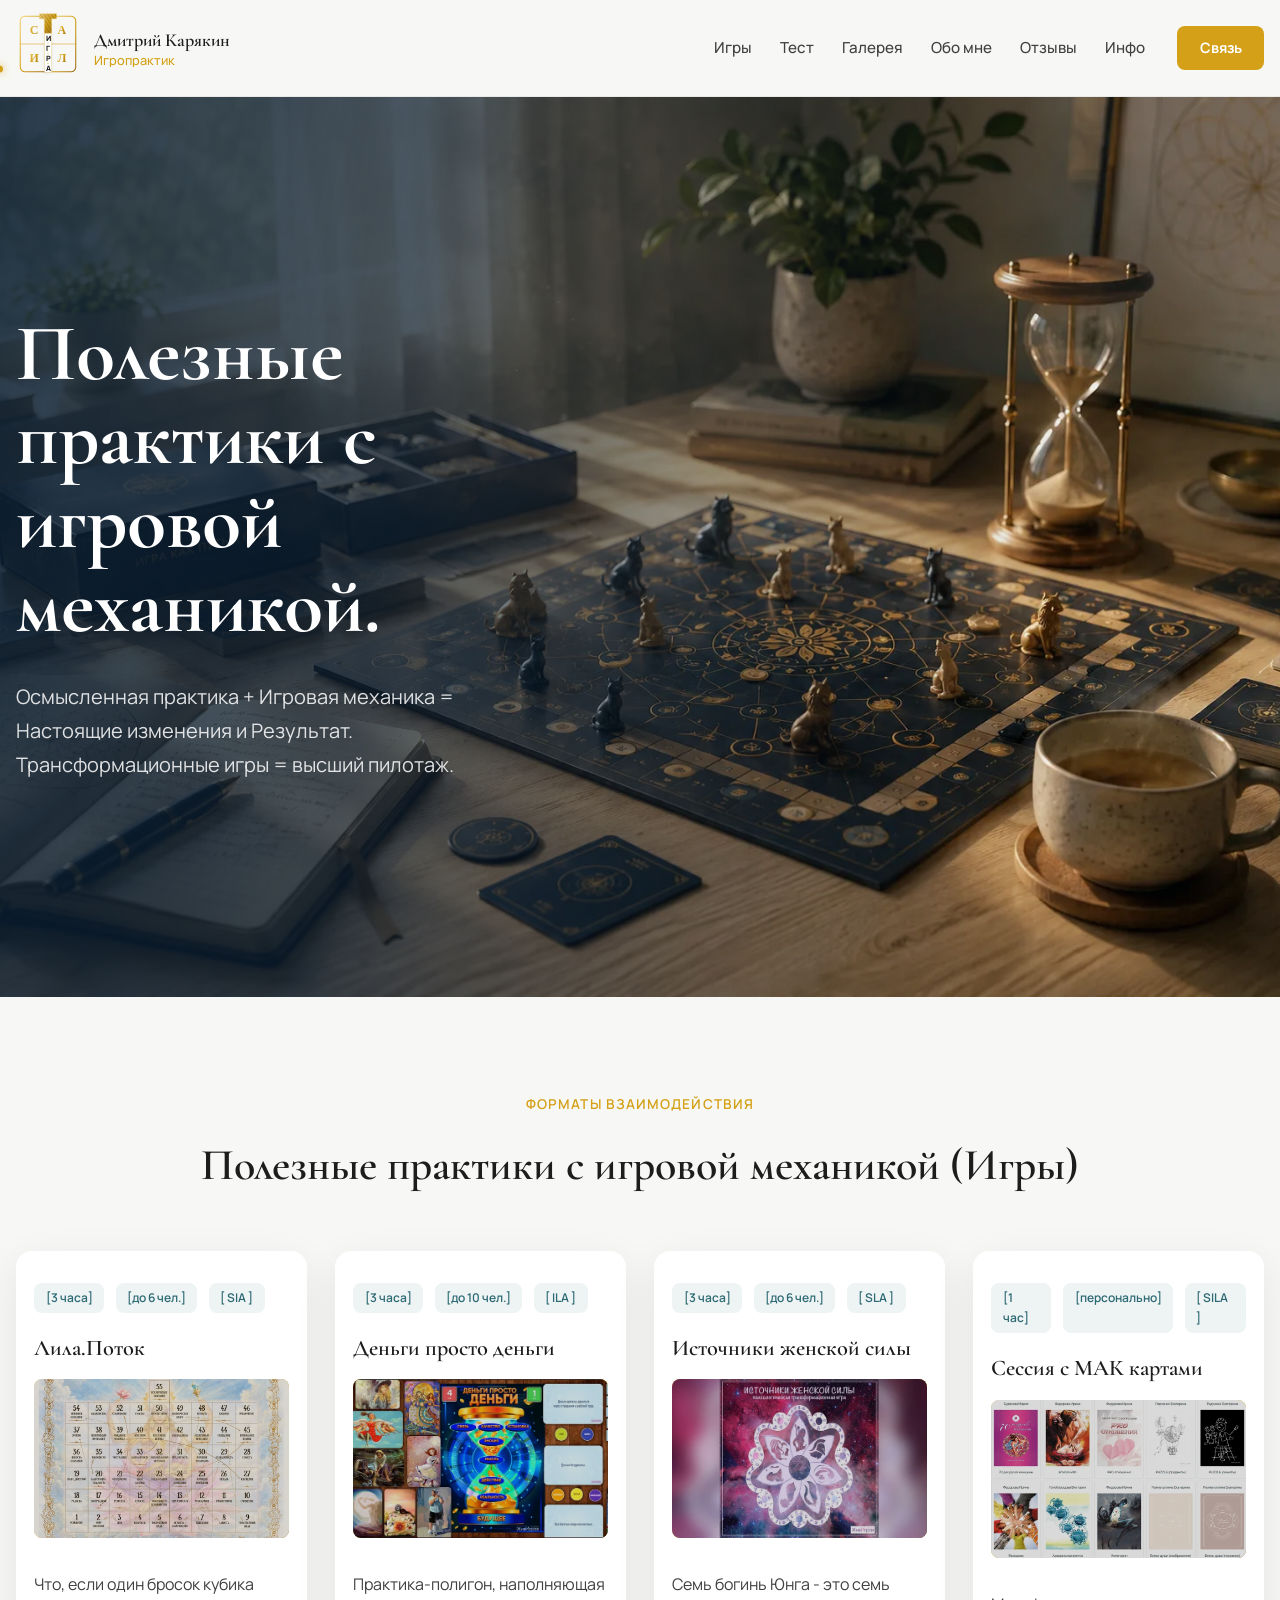
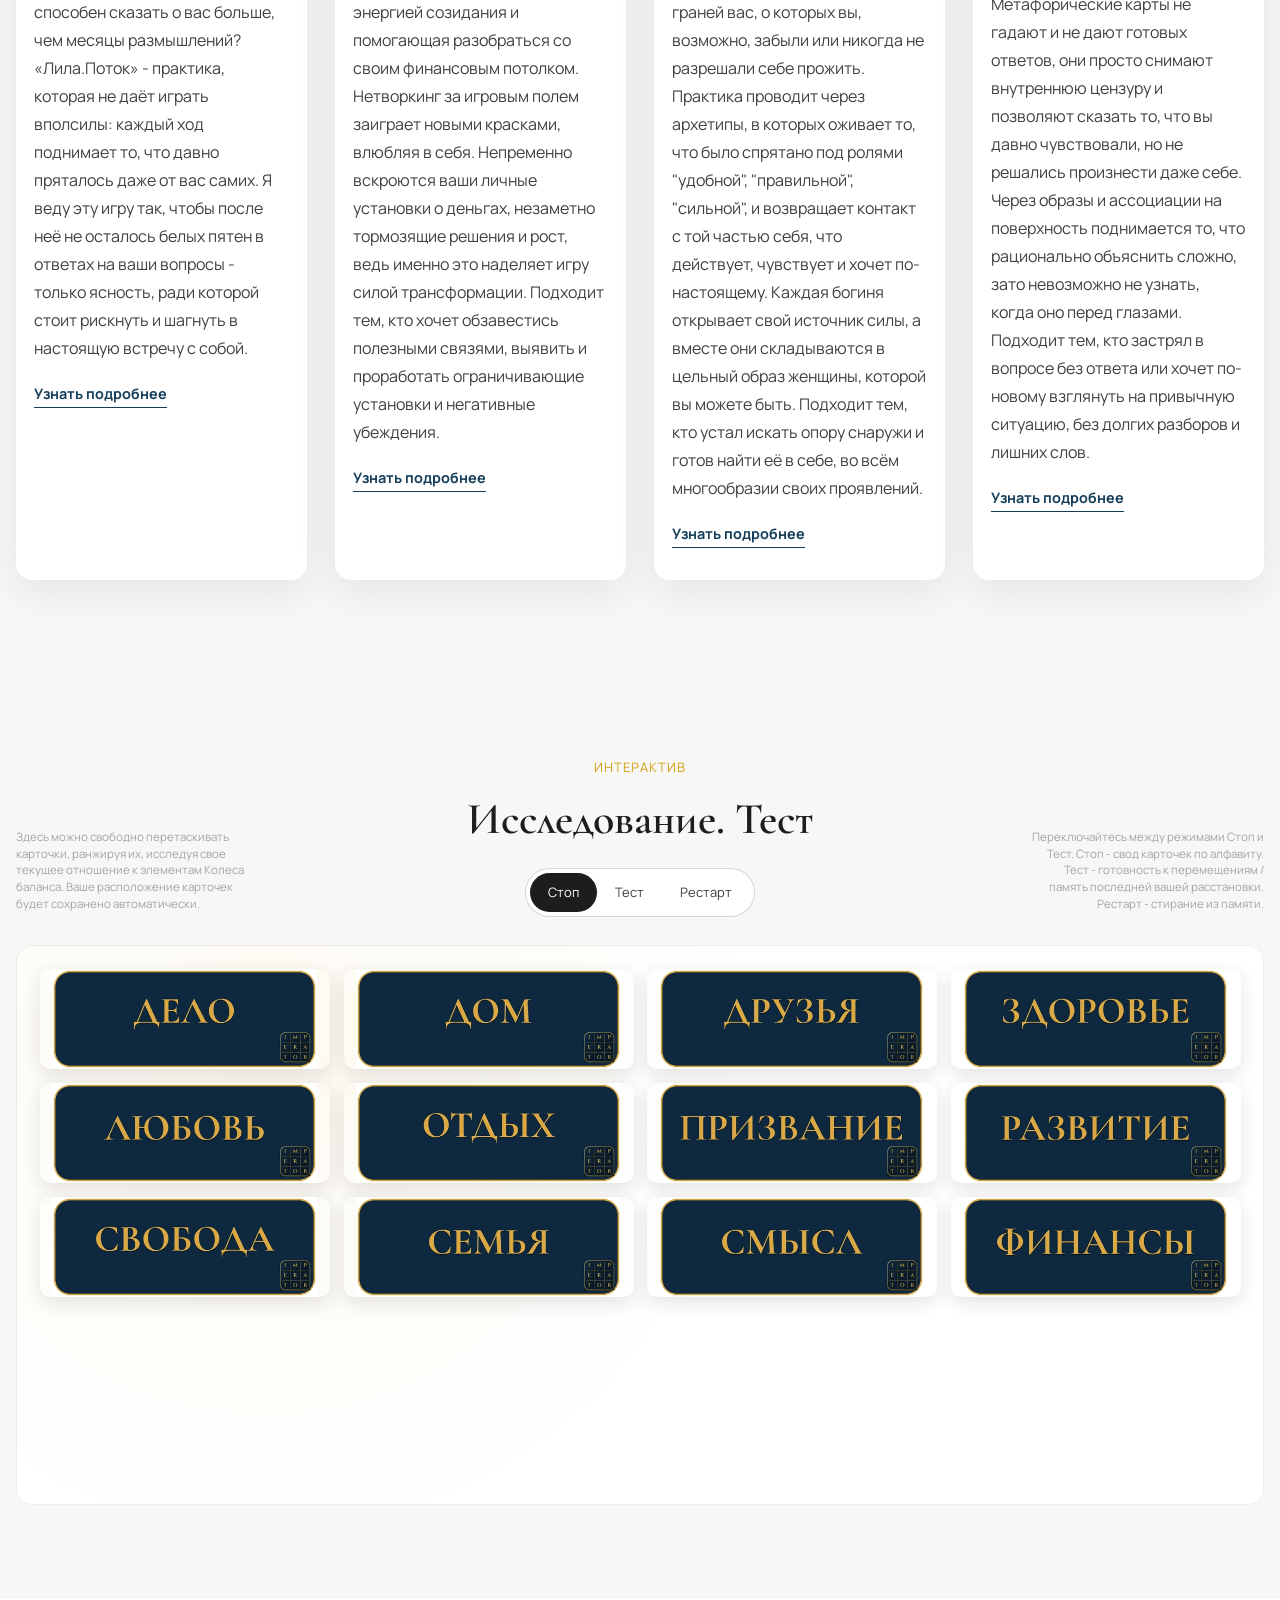
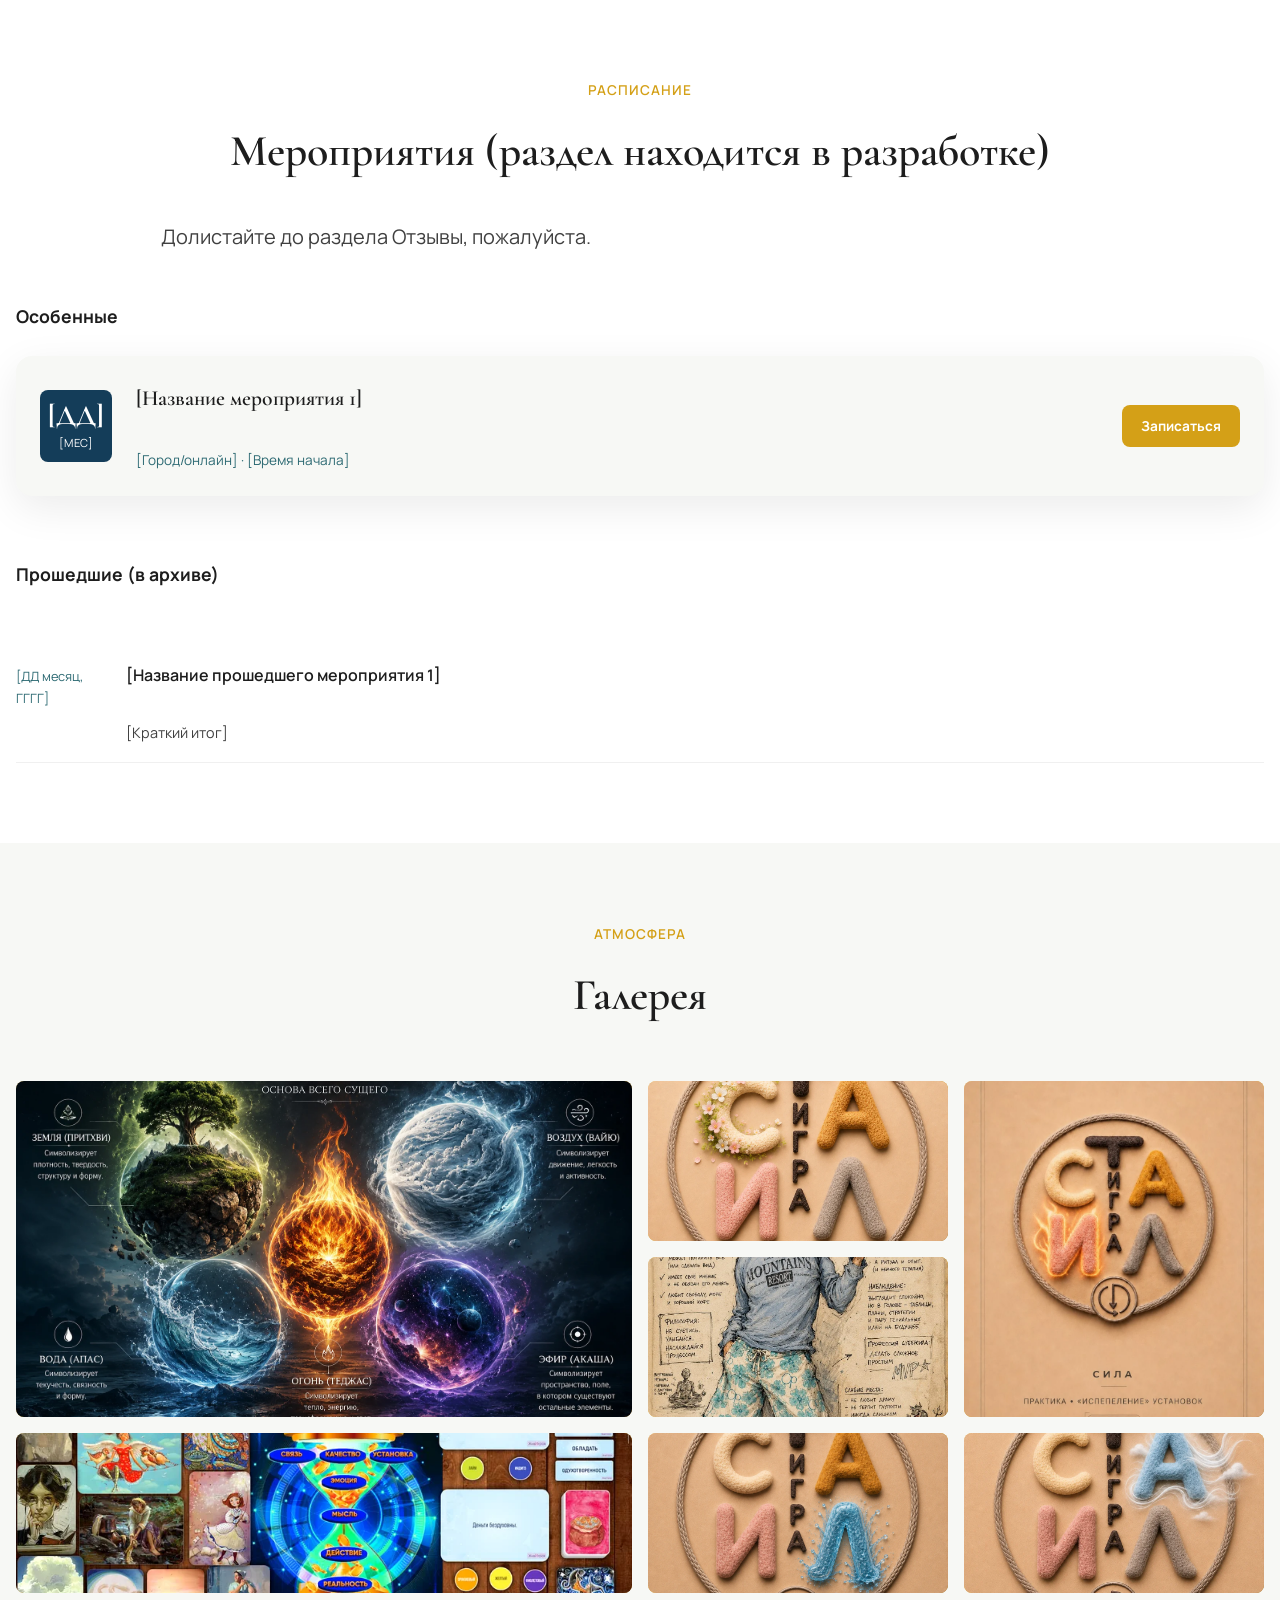
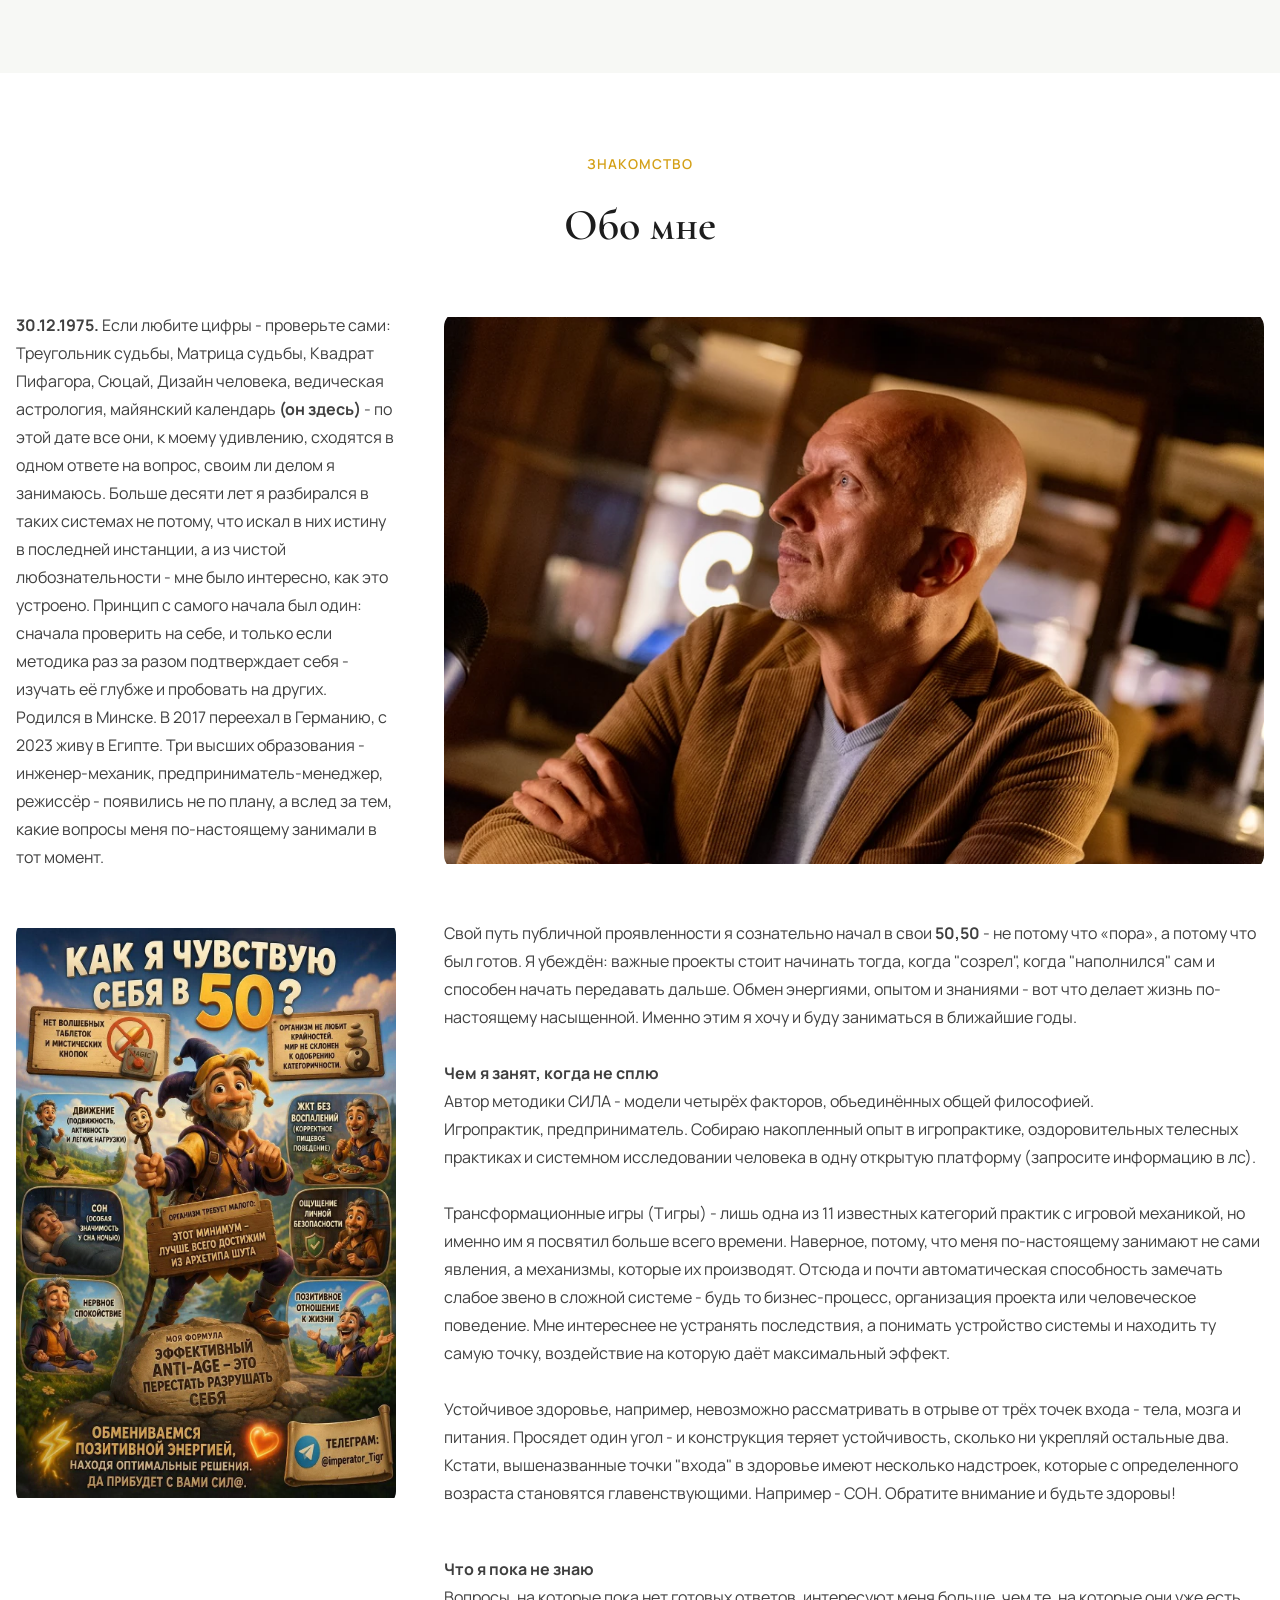
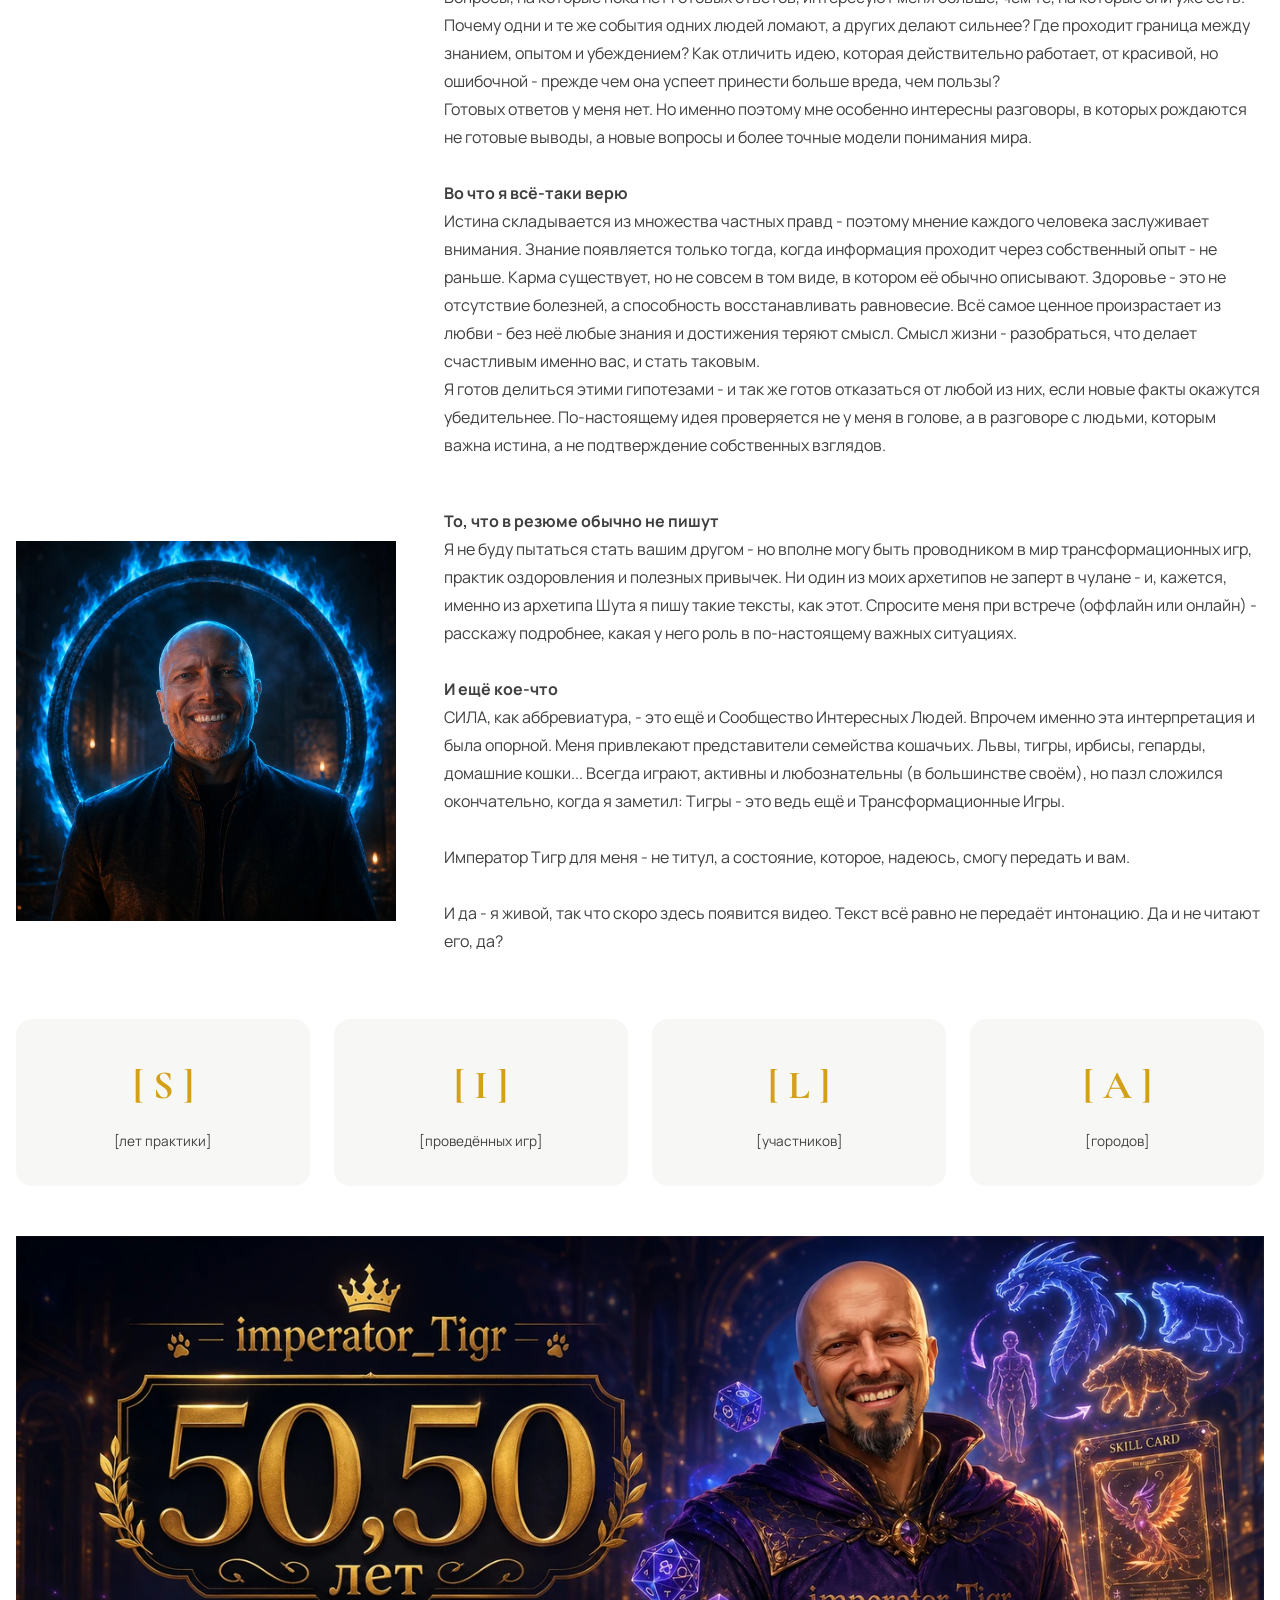
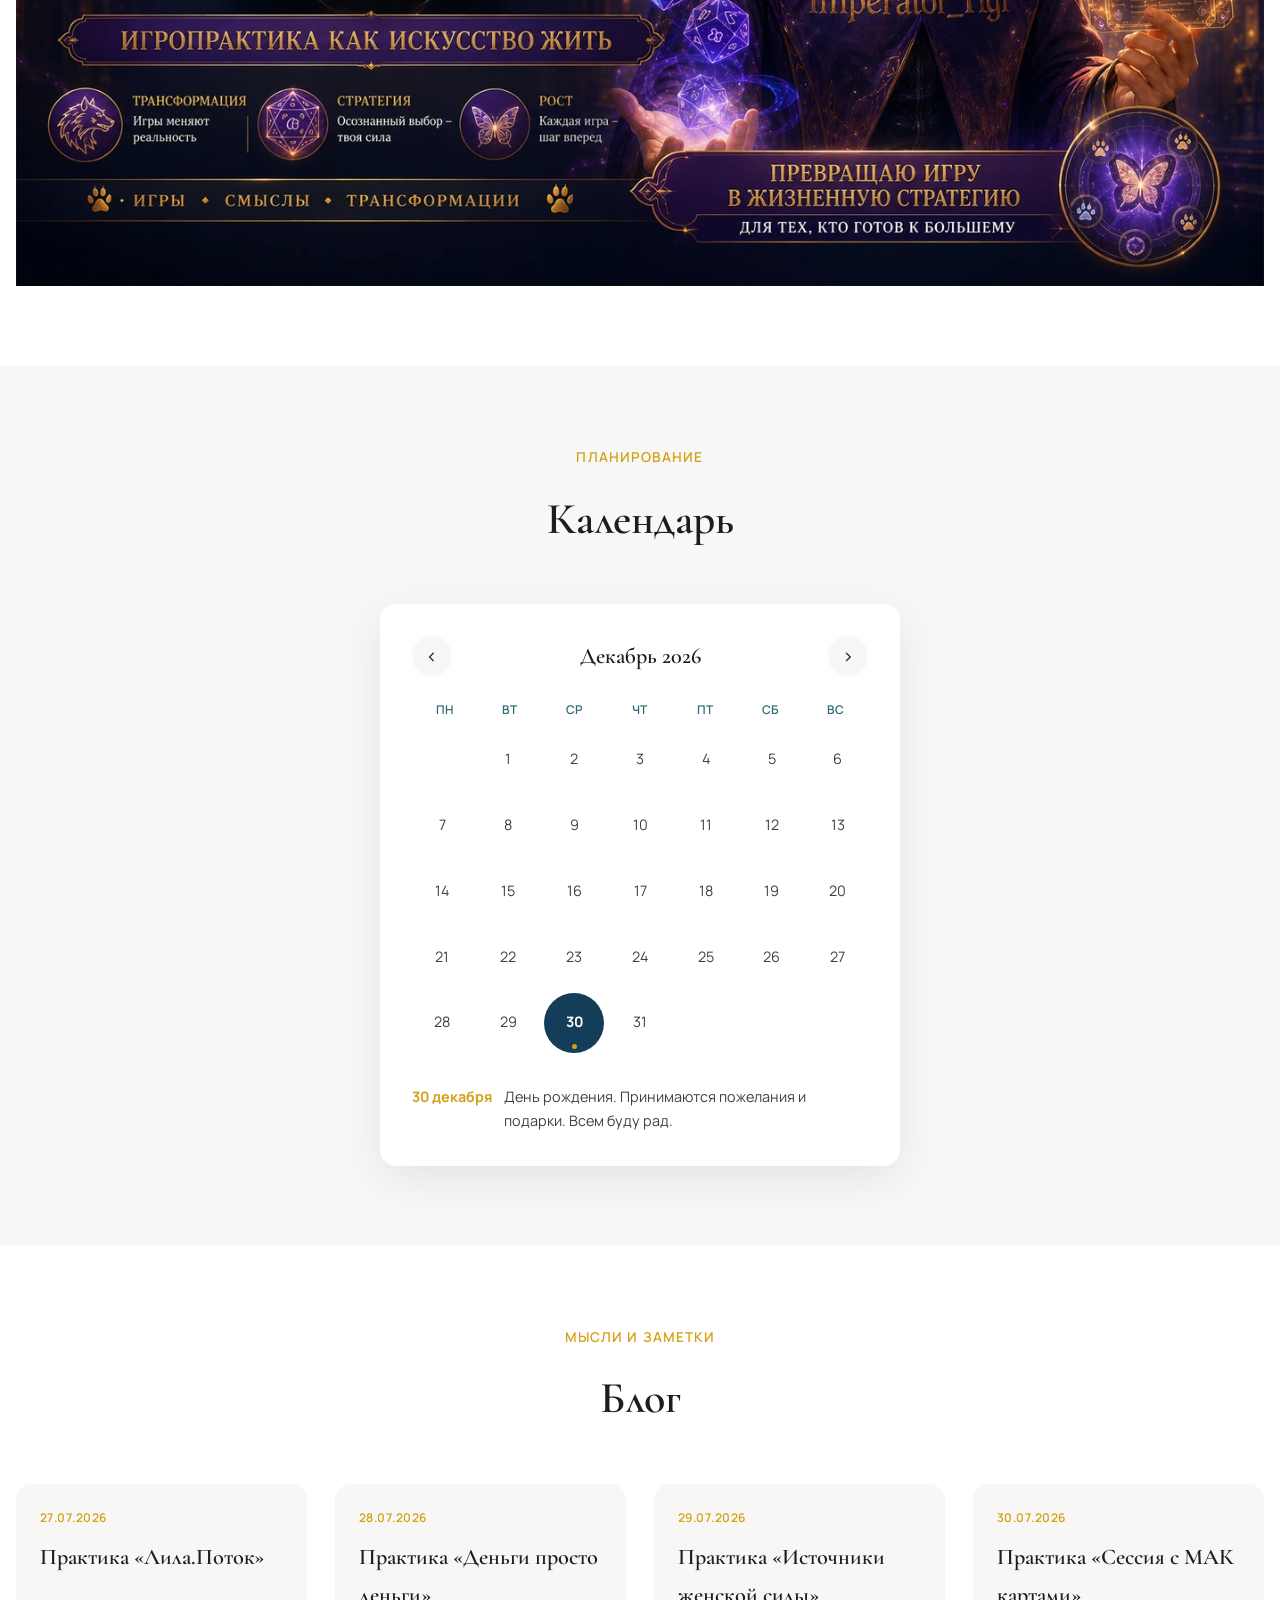
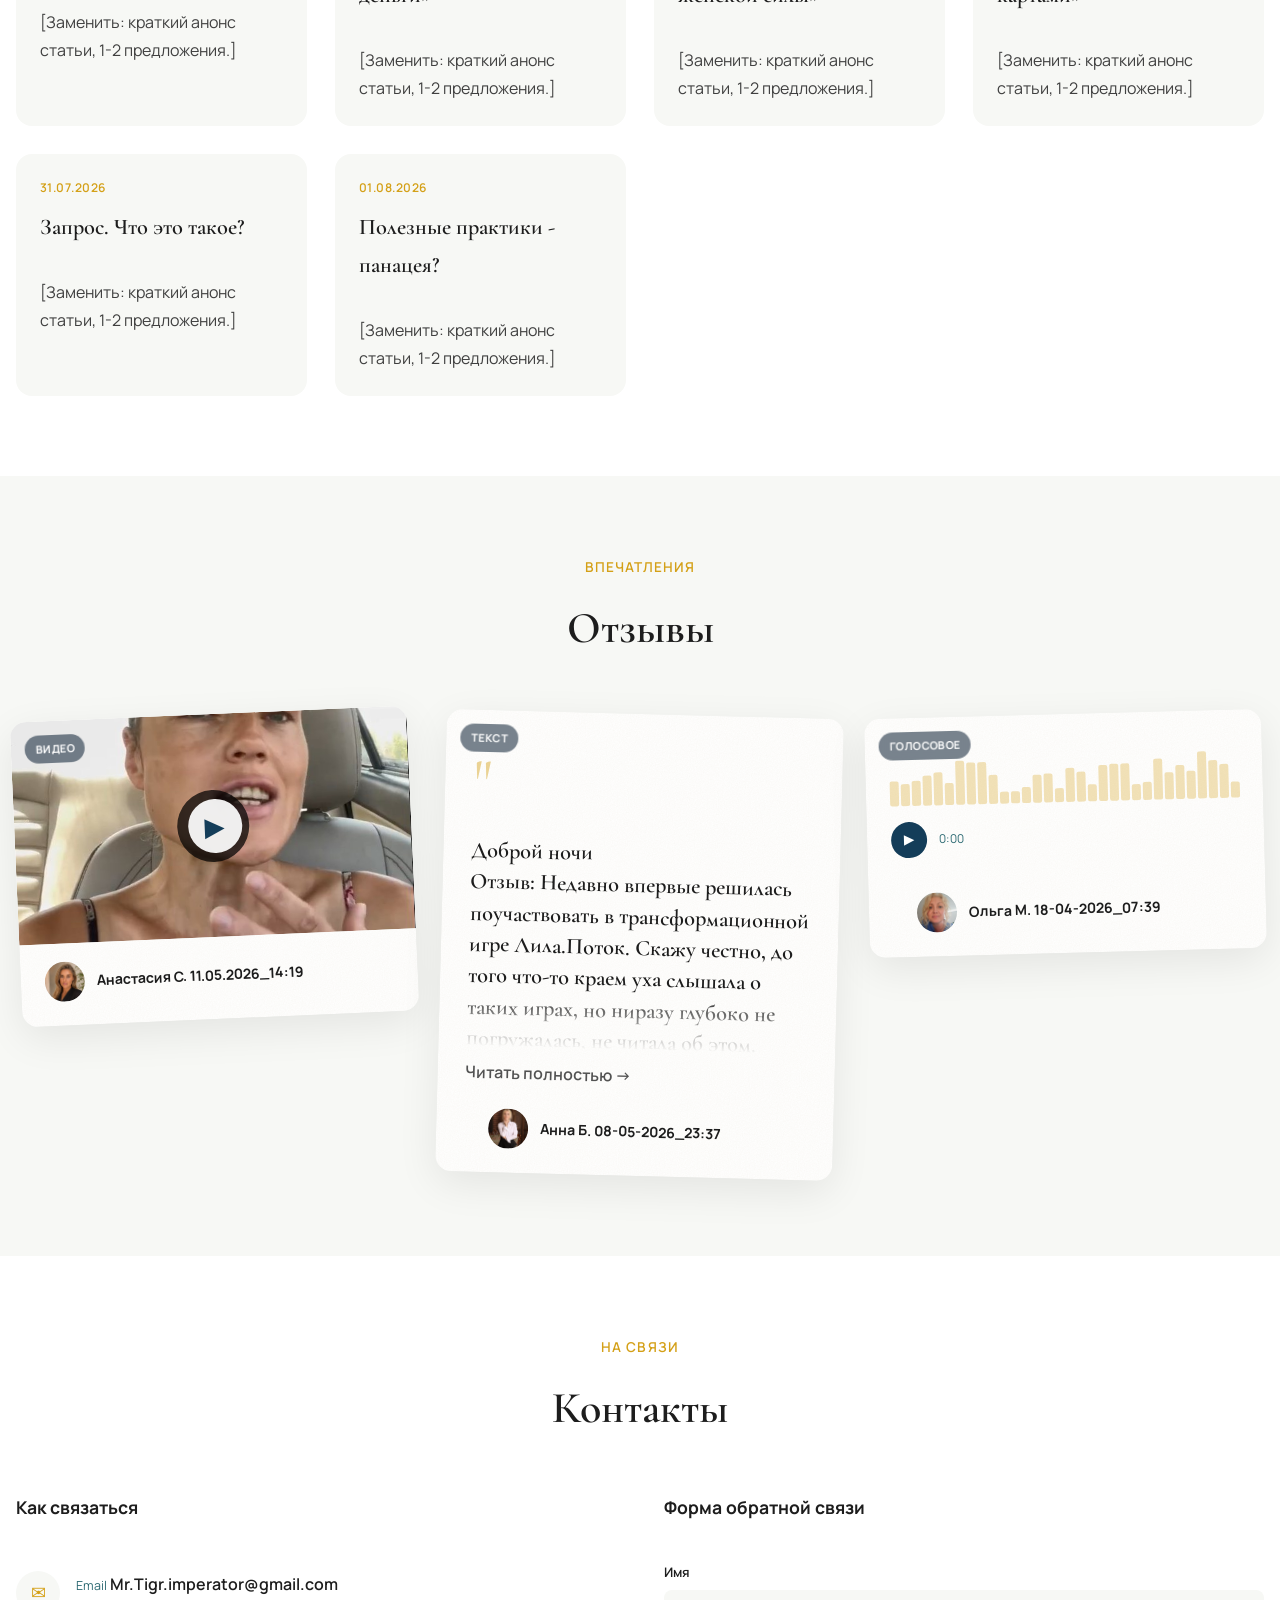
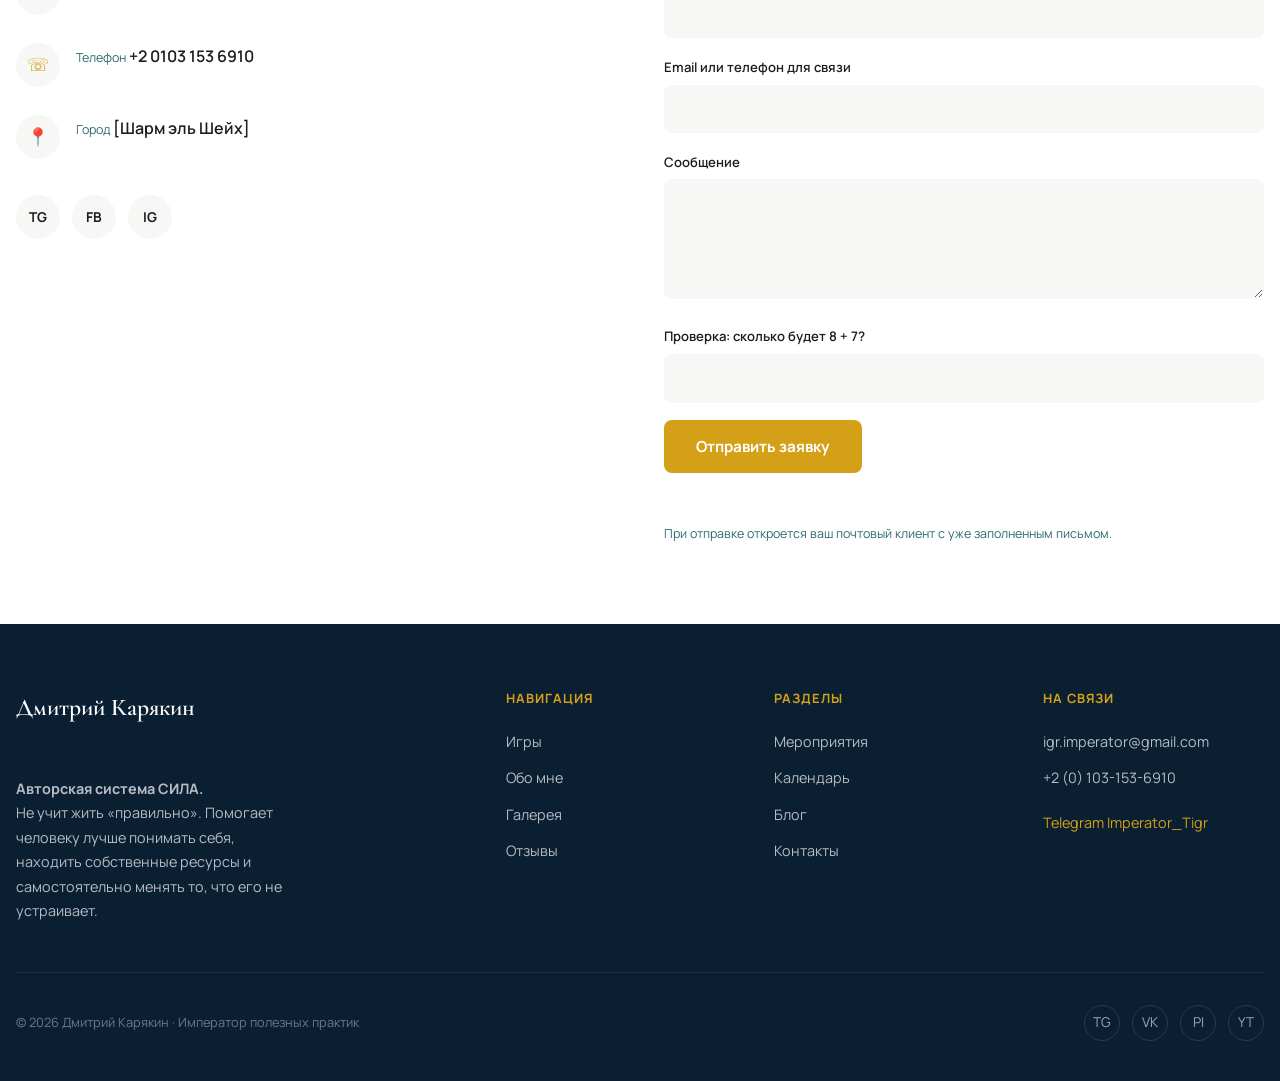
==== index.html @ fef1b26a "Update index.html" ====
<!DOCTYPE html>
<html lang="ru">

<head>

    <meta charset="UTF-8">

    <meta name="viewport"
          content="width=device-width, initial-scale=1.0">

    <meta name="color-scheme" content="light">

    <title>Дмитрий Карякин | Император полезных практик</title>

    <meta
        name="description"
        content="Личный сайт Дмитрия Карякина — ведущего трансформационных игр.">

    <link rel="icon" type="image/svg+xml" href="assets/icons/favicon.svg">
    <link rel="icon" type="image/png" sizes="32x32" href="assets/icons/favicon-32.png">
    <link rel="icon" type="image/png" sizes="16x16" href="assets/icons/favicon-16.png">
    <link rel="apple-touch-icon" sizes="180x180" href="assets/icons/apple-touch-icon.png">

    <link rel="preconnect"
          href="https://fonts.googleapis.com">

    <link rel="preconnect"
          href="https://fonts.gstatic.com"
          crossorigin>

    <link href="https://fonts.googleapis.com/css2?family=Cinzel:wght@600&family=Cormorant+Garamond:wght@500;600;700&family=Manrope:wght@300;400;500;600;700;800&display=swap"
          rel="stylesheet">

    <link rel="stylesheet" href="src/css/base/reset.css">
    <link rel="stylesheet" href="src/css/base/tokens.css">
    <link rel="stylesheet" href="src/css/base/typography.css">
    <link rel="stylesheet" href="src/css/layout/layout.css">
    <link rel="stylesheet" href="src/css/components/hero.css">
    <link rel="stylesheet" href="src/css/components/logo.css">
    <link rel="stylesheet" href="src/css/components/logo-sila.css">
    <link rel="stylesheet" href="src/css/components/header.css">
    <link rel="stylesheet" href="src/css/components/games.css">
    <link rel="stylesheet" href="src/css/components/test.css">
    <link rel="stylesheet" href="src/css/components/events.css">
    <link rel="stylesheet" href="src/css/components/gallery.css">
    <link rel="stylesheet" href="src/css/components/about.css">
    <link rel="stylesheet" href="src/css/components/calendar.css">
    <link rel="stylesheet" href="src/css/components/blog.css">
    <link rel="stylesheet" href="src/css/components/testimonials.css">
    <link rel="stylesheet" href="src/css/components/testimonials-wall.css">
    <link rel="stylesheet" href="src/css/components/contacts.css">
    <link rel="stylesheet" href="src/css/components/footer.css">
    <link rel="stylesheet" href="src/css/utilities/utilities.css">

</head>

<body>

    <site-header></site-header>

    <main>

        <section class="hero" id="hero">

            <div class="hero-bg">

                <picture>
                    <source media="(max-width:600px)" srcset="assets/images/hero-bg-mobile.webp" type="image/webp">
                    <source media="(max-width:600px)" srcset="assets/images/hero-bg-mobile.jpg">
                    <source srcset="assets/images/hero-bg.webp" type="image/webp">
                    <img src="assets/images/hero-bg.jpg" alt="Игровое поле трансформационной игры: свет из окна, песочные часы, чашка с чаем">
                </picture>

            </div>

            <div class="hero-cinemagraph" aria-hidden="true">
                <video muted loop playsinline data-src="assets/video/hero-cinemagraph.mp4"></video>
            </div>

            <div class="hero-overlay"></div>

            <div class="hero-light-sweep"></div>

            <div class="hero-particles"></div>

            <div class="container">

                <h1>
                    Полезные практики с игровой механикой.
                </h1>

                <p>

                    Осмысленная практика + Игровая механика =<br> Настоящие изменения  и  Результат.<br>
                    Трансформационные игры = высший пилотаж.

                </p>

            </div>

        </section>

        <section class="games" id="games">

            <div class="container">

                <div class="section-heading">

                    <span class="section-eyebrow">Форматы Взаимодействия</span>

                    <h2 class="section-title">Полезные практики с игровой механикой (Игры)</h2>

                </div>

                <div class="games-grid">

                    <article class="game-card">

                        <div class="game-card-meta">
                            <span class="game-card-tag">[3 часа]</span>
                            <span class="game-card-tag">[до 6 чел.]</span>
                            <span class="game-card-tag">[ SIA ]</span>
                        </div>

                        <h3 class="game-card-title">Лила.Поток</h3>

                        <a class="game-card-image" href="blog/lila.html">
                            <picture>
                                <source srcset="assets/images/lila.webp" type="image/webp">
                                <img src="assets/images/lila.jpg" alt="Игра Лила" loading="lazy" decoding="async">
                            </picture>
                        </a>

                        <p class="game-card-text">
                            Что, если один бросок кубика способен сказать о вас больше, чем месяцы размышлений? «Лила.Поток» - практика, которая не даёт играть вполсилы: каждый ход поднимает то, что давно пряталось даже от вас самих. Я веду эту игру так, чтобы после неё не осталось белых пятен в ответах на ваши вопросы - только ясность, ради которой стоит рискнуть и шагнуть в настоящую встречу с собой.
                        </p>

                        <a class="game-card-link" href="blog/lila.html">Узнать подробнее</a>

                    </article>

                    <article class="game-card">

                        <div class="game-card-meta">
                            <span class="game-card-tag">[3 часа]</span>
                            <span class="game-card-tag">[до 10 чел.]</span>
                            <span class="game-card-tag">[ ILA ]</span>
                        </div>

                        <h3 class="game-card-title">Деньги просто деньги</h3>

                        <a class="game-card-image" href="blog/dpd.html">
                            <picture>
                                <source srcset="assets/images/dpd.webp" type="image/webp">
                                <img src="assets/images/dpd.jpg" alt="Игра Деньги просто деньги" loading="lazy" decoding="async">
                            </picture>
                        </a>

                        <p class="game-card-text">
                            Практика-полигон, наполняющая энергией созидания и помогающая разобраться со своим финансовым потолком. Нетворкинг за игровым полем заиграет новыми красками, влюбляя в себя. Непременно вскроются ваши личные установки о деньгах, незаметно тормозящие решения и рост, ведь именно это наделяет игру силой трансформации. Подходит тем, кто хочет  обзавестись полезными связями, выявить и проработать ограничивающие установки и негативные убеждения.
                        </p>

                        <a class="game-card-link" href="blog/dpd.html">Узнать подробнее</a>

                    </article>

                    <article class="game-card">

                        <div class="game-card-meta">
                            <span class="game-card-tag">[3 часа]</span>
                            <span class="game-card-tag">[до 6 чел.]</span>
                            <span class="game-card-tag">[ SLA ]</span>
                        </div>

                        <h3 class="game-card-title">Источники женской силы</h3>

                        <a class="game-card-image" href="blog/igs.html">
                            <picture>
                                <source srcset="assets/images/igs.webp" type="image/webp">
                                <img src="assets/images/igs.jpg" alt="Игра Источники женской силы" loading="lazy" decoding="async">
                            </picture>
                        </a>
                        
                        <p class="game-card-text">
                            Семь богинь Юнга - это семь граней вас, о которых вы, возможно, забыли или никогда не разрешали себе прожить. Практика проводит через архетипы, в которых оживает то, что было спрятано под ролями "удобной", "правильной", "сильной", и возвращает контакт с той частью себя, что действует, чувствует и хочет по-настоящему. Каждая богиня открывает свой источник силы, а вместе они складываются в цельный образ женщины, которой вы можете быть. Подходит тем, кто устал искать опору снаружи и готов найти её в себе, во всём многообразии своих проявлений.
                        </p>

                        <a class="game-card-link" href="blog/igs.html">Узнать подробнее</a>

                    </article>

                    <article class="game-card">

                        <div class="game-card-meta">
                            <span class="game-card-tag">[1 час]</span>
                            <span class="game-card-tag">[персонально]</span>
                            <span class="game-card-tag">[ SILA ]</span>
                        </div>

                        <h3 class="game-card-title">Сессия с МАК картами</h3>

                        <a class="game-card-image" href="blog/mak.html">
                            <picture>
                                <source srcset="assets/images/mak.webp" type="image/webp">
                                <img src="assets/images/mak.jpg" alt="Игра Сессия с МАК картами" loading="lazy" decoding="async">
                            </picture>
                        </a>

                        <p class="game-card-text">
                            Метафорические карты не гадают и не дают готовых ответов, они просто снимают внутреннюю цензуру и позволяют сказать то, что вы давно чувствовали, но не решались произнести даже себе. Через образы и ассоциации на поверхность поднимается то, что рационально объяснить сложно, зато невозможно не узнать, когда оно перед глазами. Подходит тем, кто застрял в вопросе без ответа или хочет по-новому взглянуть на привычную ситуацию, без долгих разборов и лишних слов.
                        </p>

                        <a class="game-card-link" href="blog/mak.html">Узнать подробнее</a>

                    </article>

                </div>

            </div>

        </section>

        <section class="test" id="test">

            <div class="container">

                                <div class="test-header">
                    <div class="test-header-side test-header-left">
                        <p>Здесь можно свободно перетаскивать карточки, ранжируя их, исследуя свое текущее отношение к элементам Колеса баланса. Ваше расположение карточек будет сохранено автоматически.</p>
                    </div>
                    <div class="test-header-center">
                        <div class="test-eyebrow">Интерактив</div>
                        <h2>Исследование. Тест</h2>
                        <div class="test-mode-toggle" role="group" aria-label="Режим просмотра">
                            <button type="button" data-mode="grid" class="active">Стоп</button>
                            <button type="button" data-mode="board">Тест</button>
                            <button type="button" data-mode="reset">Рестарт</button>
                        </div>
                    </div>
                    <div class="test-header-side test-header-right">
                        <p>Переключайтесь между режимами Стоп и Тест. Стоп - свод карточек по алфавиту. Тест - готовность к перемещениям / память последней вашей расстановки. Рестарт - стирание из памяти.</p>
                    </div>
                </div>

                <div class="test-viewport mode-grid" id="testViewport">
                    <svg class="test-lines" id="testLines"></svg>
                    <div class="test-grid" id="testGrid"></div>
                </div>

                <p class="test-hint">Если в вашем личном Колесе баланса есть сферы, которых не оказалось в текущем наборе карточек, они могут быть добавлены нами. Сообщите нам об этом вашем пожелании, пожалуйста.</p>

            </div>

        </section>

        <!-- Лайтбокс -->
        <div class="test-lightbox" id="testLightbox" role="dialog" aria-modal="true" aria-label="Просмотр фото">
            <button type="button" class="test-lightbox-close" id="testLightboxClose" aria-label="Закрыть">✕</button>
            <button type="button" class="test-lightbox-nav test-lightbox-prev" id="testLightboxPrev" aria-label="Предыдущее фото">‹</button>
            <button type="button" class="test-lightbox-nav test-lightbox-next" id="testLightboxNext" aria-label="Следующее фото">›</button>
            <div class="test-lightbox-frame" id="testLightboxFrame">
                <img id="testLightboxImg" src="" alt="">
            </div>
            <div class="test-lightbox-hint">Клик по фото — приблизить/отдалить · колесо мыши — зум · Esc — закрыть</div>
        </div>

        <section class="events" id="events">

            <div class="container">

                <div class="section-heading">

                    <span class="section-eyebrow">Расписание</span>

                    <h2 class="section-title">Мероприятия (раздел находится в разработке)</h2>
                        <p>Долистайте до раздела Отзывы, пожалуйста.</p>

                </div>

                <h3 class="events-subheading">Особенные</h3>

                <div class="events-upcoming">

                    <article class="event-card">

                        <div class="event-date">
                            <span class="event-date-day">[ДД]</span>
                            <span class="event-date-month">[Мес]</span>
                        </div>

                        <div class="event-body">
                            <h4 class="event-title">[Название мероприятия 1]</h4>
                            <p class="event-meta">[Город/онлайн] · [Время начала]</p>
                        </div>

                        <a class="event-cta" href="#contacts">Записаться</a>

                    </article>

    <!--       <article class="event-card">

                        <div class="event-date">
                            <span class="event-date-day">[ДД]</span>
                            <span class="event-date-month">[Мес]</span>
                        </div>

                        <div class="event-body">
                            <h4 class="event-title">[Название мероприятия 2]</h4>
                            <p class="event-meta">[Город/онлайн] · [Время начала]</p>
                        </div>

                        <a class="event-cta" href="#contacts">Записаться</a>

                    </article>-->

                </div>

                <h3 class="events-subheading">Прошедшие (в архиве)</h3>

                <div class="events-past-list">

                    <div class="event-past-item">
                        <span class="event-past-date">[ДД месяц, ГГГГ]</span>
                        <div class="event-past-body">
                            <p class="event-past-title">[Название прошедшего мероприятия 1]</p>
                            <p class="event-past-text">[Краткий итог]</p>
                        </div>
                    </div>

    <!--        <div class="event-past-item">
                        <span class="event-past-date">[ДД месяц, ГГГГ]</span>
                        <div class="event-past-body">
                            <p class="event-past-title">[Название прошедшего мероприятия 2]</p>
                            <p class="event-past-text">[Краткий итог]</p>
                        </div>
                    </div>

                    <div class="event-past-item">
                        <span class="event-past-date">[ДД месяц, ГГГГ]</span>
                        <div class="event-past-body">
                            <p class="event-past-title">[Название прошедшего мероприятия 3]</p>
                            <p class="event-past-text">[Краткий итог]</p>
                        </div>
                    </div>-->

                </div>

            </div>

        </section>

        <section class="gallery" id="gallery">

            <div class="container">

                <div class="section-heading">

                    <span class="section-eyebrow">Атмосфера</span>

                    <h2 class="section-title">Галерея</h2>

                </div>

                <div class="gallery-grid">

    <button class="gallery-item span-big">
        <picture>
            <source srcset="assets/images/gallery-1.webp" type="image/webp">
            <img src="assets/images/gallery-1.jpg" alt="[описание фото 1]">
        </picture>
    </button>

    <button class="gallery-item">
        <picture>
            <source srcset="assets/images/gallery-2.webp" type="image/webp">
            <img src="assets/images/gallery-2.jpg" alt="[описание фото 2]">
        </picture>
    </button>

    <button class="gallery-item span-tall">
        <picture>
            <source srcset="assets/images/gallery-3.webp" type="image/webp">
            <img src="assets/images/gallery-3.jpg" alt="[описание фото 3]">
        </picture>
    </button>

    <button class="gallery-item">
        <picture>
            <source srcset="assets/images/gallery-4.webp" type="image/webp">
            <img src="assets/images/gallery-4.jpg" alt="[описание фото 4]">
        </picture>
    </button>

    <button class="gallery-item span-wide">
        <picture>
            <source srcset="assets/images/gallery-5.webp" type="image/webp">
            <img src="assets/images/gallery-5.jpg" alt="[описание фото 5]">
        </picture>
    </button>

    <button class="gallery-item">
        <picture>
            <source srcset="assets/images/gallery-6.webp" type="image/webp">
            <img src="assets/images/gallery-6.jpg" alt="[описание фото 6]">
        </picture>
    </button>

    <button class="gallery-item">
        <picture>
            <source srcset="assets/images/gallery-7.webp" type="image/webp">
            <img src="assets/images/gallery-7.jpg" alt="[описание фото 7]">
        </picture>
    </button>

</div>

            </div>

        </section>

        <section class="about" id="about">

            <div class="container">

                <div class="section-heading">

                    <span class="section-eyebrow">Знакомство</span>

                    <h2 class="section-title">Обо мне</h2>

                </div>

                <div class="about-grid">

                    <div class="about-text">
                        <p> <b>30.12.1975.</b> Если любите цифры - проверьте сами: Треугольник судьбы, Матрица судьбы, Квадрат Пифагора, Сюцай, Дизайн человека, ведическая астрология, майянский календарь <a href="https://yamaya.ru" target="_blank"><b>(он здесь)</b></a> - по этой дате все они, к моему удивлению, сходятся в одном ответе на вопрос, своим ли делом я занимаюсь. Больше десяти лет я разбирался в таких системах не потому, что искал в них истину в последней инстанции, а из чистой любознательности - мне было интересно, как это устроено. Принцип с самого начала был один: сначала проверить на себе, и только если методика раз за разом подтверждает себя - изучать её глубже и пробовать на других. <br> Родился в Минске. В 2017 переехал в Германию, с 2023 живу в Египте. Три высших образования - инженер-механик, предприниматель-менеджер, режиссёр - появились не по плану, а вслед за тем, какие вопросы меня по-настоящему занимали в тот момент.
                            </p>
                    </div>

                    <div class="about-photo">
                        <picture>
                            <source srcset="assets/images/about-photo.webp" type="image/webp">
                            <img src="assets/images/about-photo.jpg" alt="Дмитрий Карякин — игропрактик, фасилитатор" loading="lazy" decoding="async">
                        </picture>
                    </div>

                    <div class="about-photo" role="button" tabindex="0" aria-label="Открыть фотографию">
                        <picture>
                            <source srcset="assets/images/about-face.webp" type="image/webp">
                            <img src="assets/images/about-face.jpg" alt="Дмитрий Карякин — Император Тигр" loading="lazy" decoding="async">
                        </picture>
                    </div>

                    <div class="about-text">
						<p> Свой путь публичной проявленности я сознательно начал в свои <b>50,50</b> - не потому что «пора», а потому что был готов. Я убеждён: важные проекты стоит начинать тогда, когда "созрел", когда "наполнился" сам и способен начать передавать дальше. Обмен энергиями, опытом и знаниями - вот что делает жизнь по-настоящему насыщенной. Именно этим я хочу и буду заниматься в ближайшие годы.
						<br><br><b>Чем я занят, когда не сплю</b>
						<br>Автор методики СИЛА - модели четырёх факторов, объединённых общей философией.
                        <br>Игропрактик, предприниматель. Собираю накопленный опыт в игропрактике, оздоровительных телесных практиках и системном исследовании человека в одну открытую платформу (запросите информацию в лс).
						<br><br>Трансформационные игры (Тигры) - лишь одна из 11 известных категорий практик с игровой механикой, но именно им я посвятил больше всего времени. Наверное, потому, что меня по-настоящему занимают не сами явления, а механизмы, которые их производят. Отсюда и почти автоматическая способность замечать слабое звено в сложной системе - будь то бизнес-процесс, организация проекта или человеческое поведение. Мне интереснее не устранять последствия, а понимать устройство системы и находить ту самую точку, воздействие на которую даёт максимальный эффект.
						<br><br>Устойчивое здоровье, например, невозможно рассматривать в отрыве от трёх точек входа - тела, мозга и питания. Просядет один угол - и конструкция теряет устойчивость, сколько ни укрепляй остальные два.
						<br>Кстати, вышеназванные точки "входа" в здоровье имеют несколько надстроек, которые с определенного возраста становятся главенствующими. Например - СОН. Обратите внимание и будьте здоровы!
                    </p>
					</div>

                    <div class="about-photo" role="button" tabindex="0" aria-label="Открыть фотографию">
                        <picture>
                            <source srcset="assets/images/about-portrait1.webp" type="image/webp">
                            <img src="assets/images/about-portrait1.jpg" alt="Дмитрий Карякин — Император полезных практик" loading="lazy" decoding="async">
                        </picture>
                    </div>

                    <div class="about-text">
						<p><b>Что я пока не знаю</b>
						<br>Вопросы, на которые пока нет готовых ответов, интересуют меня больше, чем те, на которые они уже есть. Почему одни и те же события одних людей ломают, а других делают сильнее? Где проходит граница между знанием, опытом и убеждением? Как отличить идею, которая действительно работает, от красивой, но ошибочной - прежде чем она успеет принести больше вреда, чем пользы?
						<br>Готовых ответов у меня нет. Но именно поэтому мне особенно интересны разговоры, в которых рождаются не готовые выводы, а новые вопросы и более точные модели понимания мира.
						<br><br><b>Во что я всё-таки верю</b>
						<br>Истина складывается из множества частных правд - поэтому мнение каждого человека заслуживает внимания. Знание появляется только тогда, когда информация проходит через собственный опыт - не раньше. Карма существует, но не совсем в том виде, в котором её обычно описывают. Здоровье - это не отсутствие болезней, а способность восстанавливать равновесие. Всё самое ценное произрастает из любви - без неё любые знания и достижения теряют смысл. Смысл жизни - разобраться, что делает счастливым именно вас, и стать таковым.
						<br>Я готов делиться этими гипотезами - и так же готов отказаться от любой из них, если новые факты окажутся убедительнее. По-настоящему идея проверяется не у меня в голове, а в разговоре с людьми, которым важна истина, а не подтверждение собственных взглядов.
						</p>
					</div>

                    <div class="about-photo" role="button" tabindex="0" aria-label="Открыть фотографию">
                        <picture>
                            <source srcset="assets/images/about-portrait2.webp" type="image/webp">
                            <img src="assets/images/about-portrait2.jpg" alt="Дмитрий Карякин — Император полезных практик" loading="lazy" decoding="async">
                        </picture>
                    </div>

                    <div class="about-text">
						<p><b>То, что в резюме обычно не пишут</b>
						<br>Я не буду пытаться стать вашим другом - но вполне могу быть проводником в мир трансформационных игр, практик оздоровления и полезных привычек. Ни один из моих архетипов не заперт в чулане - и, кажется, именно из архетипа Шута я пишу такие тексты, как этот. Спросите меня при встрече (оффлайн или онлайн) - расскажу подробнее, какая у него роль в по-настоящему важных ситуациях.
						<br><br><b>И ещё кое-что</b>
						<br>СИЛА, как аббревиатура, - это ещё и Сообщество Интересных Людей. Впрочем именно эта интерпретация и была опорной. Меня привлекают представители семейства кошачьих. Львы, тигры, ирбисы, гепарды, домашние кошки... Всегда играют, активны и любознательны (в большинстве своём), но пазл сложился окончательно, когда я заметил: Тигры - это ведь ещё и Трансформационные Игры.
						<br><br>Император Тигр для меня - не титул, а состояние, которое, надеюсь, смогу передать и вам.
						<br><br>И да - я живой, так что скоро здесь появится видео. Текст всё равно не передаёт интонацию. Да и не читают его, да?
						</p>
					</div>

                </div>

                <div class="about-facts">

                    <div class="about-fact">
                        <span class="about-fact-number">[ S ]</span>
                        <span class="about-fact-label">[лет практики]</span>
                    </div>

                    <div class="about-fact">
                        <span class="about-fact-number">[ I ]</span>
                        <span class="about-fact-label">[проведённых игр]</span>
                    </div>

                    <div class="about-fact">
                        <span class="about-fact-number">[ L ]</span>
                        <span class="about-fact-label">[участников]</span>
                    </div>

                    <div class="about-fact">
                        <span class="about-fact-number">[ A ]</span>
                        <span class="about-fact-label">[городов]</span>
                    </div>

                </div>

                    
                    <picture>
                        <source srcset="assets/images/banner-50.webp" type="image/webp">
                        <img
                        src="assets/images/banner-50.jpg"
                        alt="50,50 лет — хорошее время для старта проявленности"
                        loading="lazy"
                        decoding="async"
                        style="margin-top: 50px;">
                    </picture>
                    

            </div>

        </section>

        <section class="calendar" id="calendar">

            <div class="container">

                <div class="section-heading">

                    <span class="section-eyebrow">Планирование</span>

                    <h2 class="section-title">Календарь</h2>

                </div>

                <site-calendar></site-calendar>

            </div>

        </section>

        <section class="blog" id="blog">

            <div class="container">

                <div class="section-heading">

                    <span class="section-eyebrow">Мысли и заметки</span>

                    <h2 class="section-title">Блог</h2>

                </div>

                <div class="blog-grid">

                    <a class="blog-card" href="blog/lila.html">

                        <div class="blog-card-body">
                            <span class="blog-card-date">27.07.2026</span>
                            <h3 class="blog-card-title">Практика «Лила.Поток»</h3>
                            <p class="blog-card-excerpt">[Заменить: краткий анонс статьи, 1-2 предложения.]</p>
                        </div>

                    </a>

                    <a class="blog-card" href="blog/dpd.html">

                        <div class="blog-card-body">
                            <span class="blog-card-date">28.07.2026</span>
                            <h3 class="blog-card-title">Практика «Деньги просто деньги»</h3>
                            <p class="blog-card-excerpt">[Заменить: краткий анонс статьи, 1-2 предложения.]</p>
                        </div>

                    </a>

                    <a class="blog-card" href="blog/igs.html">

                        <div class="blog-card-body">
                            <span class="blog-card-date">29.07.2026</span>
                            <h3 class="blog-card-title">Практика «Источники женской силы»</h3>
                            <p class="blog-card-excerpt">[Заменить: краткий анонс статьи, 1-2 предложения.]</p>
                        </div>

                    </a>

                    <a class="blog-card" href="blog/mak.html">

                        <div class="blog-card-body">
                            <span class="blog-card-date">30.07.2026</span>
                            <h3 class="blog-card-title">Практика «Сессия с МАК картами»</h3>
                            <p class="blog-card-excerpt">[Заменить: краткий анонс статьи, 1-2 предложения.]</p>
                        </div>

                    </a>

                    <a class="blog-card" href="blog/request.html">

                        <div class="blog-card-body">
                            <span class="blog-card-date">31.07.2026</span>
                            <h3 class="blog-card-title">Запрос. Что это такое?</h3>
                            <p class="blog-card-excerpt">[Заменить: краткий анонс статьи, 1-2 предложения.]</p>
                        </div>

                    </a>

                    <a class="blog-card" href="blog/useful_practices.html">

                        <div class="blog-card-body">
                            <span class="blog-card-date">01.08.2026</span>
                            <h3 class="blog-card-title">Полезные практики - панацея?</h3>
                            <p class="blog-card-excerpt">[Заменить: краткий анонс статьи, 1-2 предложения.]</p>
                        </div>

                    </a>

                </div>

            </div>

        </section>

       <section class="testimonials" id="feedbacks">

            <div class="container">

                <div class="section-heading">

                    <span class="section-eyebrow">Впечатления</span>

                    <h2 class="section-title">Отзывы</h2>

                </div>

                <div class="testimonials-wall">

                    <div class="testimonial-pin seal-left" style="--rot:-2.5deg">

                        
                        <article class="testimonial-card testimonial-video youtube-testimonial">

        <div class="testimonial-video-frame youtube-video-frame"
             data-youtube-id="6VOWW0GRFTE">

            <!-- Постер до запуска YouTube -->
            <img
                src="assets/images/testimonial-anastasia.jpg"
                alt="Видеоотзыв Анастасии"
                class="youtube-video-poster"
            >

            <!-- Кнопка запуска -->
            <button
                class="testimonial-video-trigger youtube-play-trigger"
                type="button"
                aria-label="Смотреть видеоотзыв">

                <span class="testimonial-play-icon">▶</span>

            </button>

                            </div>

                            <span class="testimonial-badge">Видео</span>

                            <div class="testimonial-meta">
                                <span class="testimonial-avatar">
                                    <img src="assets/images/NastyaS.jpg" alt="Анастасия С."
                                         onerror="this.style.display='none'">
                                </span>
                                <span class="testimonial-name">Анастасия С. 11.05.2026_14:19</span>
                            </div>

                        </article>

                    </div>

                    <div class="testimonial-pin" style="--rot:1.5deg">

                        
                        <article class="testimonial-card testimonial-text">

                            <span class="testimonial-badge">Текст</span>

                            <span class="testimonial-quote-mark">"</span>

                            <p class="testimonial-text-body">
                                Доброй ночи<br>
Отзыв:
Недавно впервые решилась поучаствовать в трансформационной игре Лила.Поток. Скажу честно, до того что-то краем уха слышала о таких играх, но ниразу глубоко не погружалась, не читала об этом.
Поэтому, особенно начало, было очень волнительным. Кроме того, на Ведущем лежала большая ответственность не только грамотно помочь в прохождении, но и с самого начала разложить по полочкам что и для чего мы делаем. С данной задачей Дмитрий справился великолепно. Я и сама не ожидала, что у меня найдутся силы на такое количество эмоций. Потому что, как оказалось, для того, чтобы играть, нужно еще и войти в игру. А когда войти в игру раз за разом не получается и думаешь, ну что еще нужно?? В такие моменты хочешь или не хочешь, начинаешь в себе копаться в поисках ответа. Тут стоит отметить, что Ведущий грамотно предлагает те или иные подсказки. Мне лично очень помогли карты, которые нужно рассмотреть и увидеть, как изображение перекликается с волнующей ситуацией. Стоит признаться, что это начало было очень волнующе-нервозным, так как не было понимания, когда же игра впустит и напряжение росло. Но как только получилось, наступило огромное облегчение. Даже не от того, что правильный вопрос был сформирован, он как бы всегда "звучал в голове", а больше от понимания, что я права и это действительно то, что меня больше всего беспокоит. Эти эмоции одни из самых ярких за игру! Но, поскольку сеанс был групповым, то не могу не отметить, что я радовалась даже больше, когда другой участник также смог войти в игру! Я так переживала каждый раз, когда игра раз за разом не впускала и я чувствовала усталость в голосе другого человека... Именно поэтому, я была неимоверно счастлива, когда выпала "6-ка", такая заветная, сразу игра преобразилась и мы начали больше говорить о проблемах и обсуждать понятия, что уже было очень понятно и достаточно спокойно. Отлично и с пользой провели время. Расставили приоритеты, обозначили цели, приняли определённые решения - тут больше за себя, конечно, говорю. Было результативно, а главное, были получены правильные эмоции! Благодарю!
                            </p>

                            <div class="testimonial-meta">
                                <span class="testimonial-avatar">
                                    <img src="assets/images/AnnaB.jpg" alt="Анна Б."
                                         onerror="this.style.display='none'">
                                </span>
                                <span class="testimonial-name">Анна Б. 08-05-2026_23:37</span>
                            </div>

                        </article>

                    </div>

                    <div class="testimonial-pin" style="--rot:-1.5deg">

                        
                        <article class="testimonial-card testimonial-audio">

                            <span class="testimonial-badge">Голосовое</span>

                            <div class="audio-waveform"></div>

                            <div class="audio-controls">

                                <button class="audio-play-btn" aria-label="Воспроизвести">▶</button>

                                <span class="audio-time">0:00</span>

                                <audio preload="none" src="assets/audio/audio_2026-04-14_07-39-16-ОЛЬГА-М.mp3"></audio>

                            </div>

                            <div class="testimonial-meta">
                                <span class="testimonial-avatar">
                                    <img src="assets/images/OlgaM.jpg" alt="Ольга М."
                                         onerror="this.style.display='none'">
                                </span>
                                <span class="testimonial-name">Ольга М. 18-04-2026_07:39</span>
                            </div>

                        </article>

                    </div>

                </div>

            </div>

        </section>

        <section class="contacts" id="contacts">

            <div class="container">

                <div class="section-heading">

                    <span class="section-eyebrow">На связи</span>

                    <h2 class="section-title">Контакты</h2>

                </div>

                <div class="contacts-grid">

                    <div class="contacts-info">

                        <h3 class="contacts-subheading">Как связаться</h3>

                        <div class="contact-item">
                            <span class="contact-item-icon">✉</span>
                            <div>
                                <span class="contact-item-label">Email</span>
                                <a class="contact-item-value" href="mailto:	Mr.Tigr.imperator@gmail.com">Mr.Tigr.imperator@gmail.com</a>
                            </div>
                        </div>

                        <div class="contact-item">
                            <span class="contact-item-icon">☏</span>
                            <div>
                                <span class="contact-item-label">Телефон</span>
                                <a class="contact-item-value" href="tel:+201031536910">+2 0103 153 6910</a>
                            </div>
                        </div>

                        <div class="contact-item">
                            <span class="contact-item-icon">📍</span>
                            <div>
                                <span class="contact-item-label">Город</span>
                                <span class="contact-item-value">[Шарм эль Шейх]</span>
                            </div>
                        </div>

                        <div class="contacts-socials">

                            <a class="contacts-social-link" href="https://t.me/imperator_Tigr" target="_blank" aria-label="Telegram">TG</a>

                            <a class="contacts-social-link" href="https://www.facebook.com/groups/imperator.tigr" target="_blank" aria-label="Facebook">FB</a>

                            <a class="contacts-social-link" href="https://www.instagram.com/imperator.tigr" target="_blank" aria-label="Instagram">IG</a>

                        </div>

                    </div>

                    <form class="contact-form" id="contact-form">

                        <h3 class="contacts-subheading">Форма обратной связи</h3>

                        <div class="form-field form-honeypot">
                            <label for="cf-website">Сайт</label>
                            <input type="text" id="cf-website" name="website" tabindex="-1" autocomplete="off">
                        </div>

                        <div class="form-field">
                            <label for="cf-name">Имя</label>
                            <input type="text" id="cf-name" name="name" required>
                        </div>

                        <div class="form-field">
                            <label for="cf-contact">Email или телефон для связи</label>
                            <input type="text" id="cf-contact" name="contact" required>
                        </div>

                        <div class="form-field">
                            <label for="cf-message">Сообщение</label>
                            <textarea id="cf-message" name="message" required></textarea>
                        </div>

                        <div class="form-field">
                            <label id="cf-math-label" for="cf-math">Проверка</label>
                            <input type="number" id="cf-math" name="math" required>
                        </div>

                        <p class="form-error" id="cf-error"></p>

                        <button class="form-submit" type="submit">Отправить заявку</button>

                        <p class="form-note">
                            При отправке откроется ваш почтовый клиент с уже заполненным письмом.
                        </p>

                    </form>

                </div>

            </div>

        </section>

    </main>

    <script type="module" src="src/js/app.js"></script>

    <!-- Перед </body> (после </main>) -->
<footer class="site-footer" id="footer">
    <div class="container">
        <div class="footer-grid">
            <div class="footer-brand">
                <div class="footer-brand-name">Дмитрий Карякин</div>
                <p class="footer-brand-text">
                    <b>Авторская система СИЛА.</b><br>Не учит жить «правильно». Помогает человеку лучше понимать себя, находить собственные ресурсы и самостоятельно менять то, что его не устраивает.
				</p>
            </div>

            <div class="footer-nav">
                <div class="footer-heading">Навигация</div>
                <nav class="footer-links">
                    <a class="footer-link" href="#games">Игры</a>
                    <a class="footer-link" href="#about">Обо мне</a>
                    <a class="footer-link" href="#gallery">Галерея</a>
                    <a class="footer-link" href="#feedbacks">Отзывы</a>
                </nav>
            </div>

            <div class="footer-nav">
                <div class="footer-heading">Разделы</div>
                <nav class="footer-links">
                    <a class="footer-link" href="#events">Мероприятия</a>
                    <a class="footer-link" href="#calendar">Календарь</a>
                    <a class="footer-link" href="#blog">Блог</a>
                    <a class="footer-link" href="#contacts">Контакты</a>
                </nav>
            </div>

            <div class="footer-contact-wrap">
                <div class="footer-heading">На связи</div>
                <div class="footer-contact">
                    <a href="mailto:igr.imperator@gmail.com">igr.imperator@gmail.com</a>
                    <a href="tel:+201031536910">+2 (0) 103-153-6910</a>
                    <div style="margin-top:.5rem;">
                        <a href="https://t.me/imperator_Tigr" target="_blank" style="color:var(--gold-mid);">Telegram Imperator_Tigr</a>
                    </div>
                </div>
            </div>
        </div>

        <div class="footer-bottom">
            <span>© 2026 Дмитрий Карякин · Император полезных практик</span>
            <div class="footer-socials">
                <a class="footer-social" href="#" aria-label="Telegram">TG</a>
                <a class="footer-social" href="#" aria-label="VK">VK</a>
                <a class="footer-social" href="assets/presentations/ispepelenie.html" target="_blank" aria-label="Презентация ИСПЕПЕЛЕНИЕ">PI</a>
                <a class="footer-social" href="#" aria-label="YouTube">YT</a>
            </div>
        </div>
    </div>
</footer>

<script src="src/js/components/test.js"></script>

</body>

</html>
---- src/css/base/tokens.css ----
:root{

    color-scheme:light;

    /* Colors */

    --color-primary:#143D59;
    --color-secondary:#2D6A73;
    --color-accent:#D4A017;

    --color-bg:#F7F8F5;

    --color-surface:#FFFFFF;

    --color-title:#1D1D1D;

    --color-text:#404040;

    --gold-light:#F4D27A;
    --gold-mid:#D4A017;
    --gold-deep:#9C6B12;

    --logo-bg:#0B1F33;

    /* Radius */

    --radius-sm:.5rem;

    --radius-md:1rem;

    --radius-lg:2rem;

    /* Container */

    --container:1320px;

    /* Shadows */

    --shadow-soft:
        0 12px 40px rgba(0,0,0,.08);

    /* Motion */

    --speed-fast:.25s;

    --speed-normal:.45s;

    --speed-slow:.8s;

}
---- src/css/base/typography.css ----
body{

    font-family:"Manrope",sans-serif;

    color:var(--color-text);

    background:var(--color-bg);

    line-height:1.7;

}

h1{

    font-family:"Cormorant Garamond",serif;

    font-size:clamp(3rem,7vw,5rem);

    font-weight:700;

    line-height:1.05;

    color:var(--color-title);

    max-width:10ch;

}

p{

    font-size:clamp(1rem,2vw,1.25rem);

    max-width:45rem;

    margin-top:2rem;

}

h2{

    font-family:"Cormorant Garamond",serif;

    font-weight:600;

    color:var(--color-title);

}
---- src/css/layout/layout.css ----
.container{

    width:min(100% - 2rem,var(--container));

    margin-inline:auto;

}

@media (max-width:480px){

    .container{

        width:min(100% - 1.5rem,var(--container));

    }

}
---- src/css/components/hero.css ----
.hero{

    min-height:100vh;

    min-height:100dvh;

    display:grid;

    place-items:center;

    position:relative;

    padding-block:4rem;

    overflow:hidden;

    isolation:isolate;

}

/* ---------- Слой 1: фоновое фото ---------- */

.hero-bg{

    position:absolute;

    inset:0;

    z-index:0;

    overflow:hidden;

}

.hero-bg picture,

.hero-bg img{

    width:100%;

    height:100%;

    object-fit:cover;

    display:block;

}

.hero-bg img{

    animation:heroBreathe 16s ease-in-out infinite alternate;

    transform-origin:60% 40%;

}

@keyframes heroBreathe{

    from{transform:scale(1);}

    to{transform:scale(1.06);}

}

/* Параллакс — фон двигается медленнее переднего плана при скролле */

.hero-bg{

    will-change:transform;

}

/* ---------- Слой 2: затемняющий градиент для читаемости текста ---------- */

.hero-overlay{

    position:absolute;

    inset:0;

    z-index:1;

    background:

        linear-gradient(100deg,

            rgba(11,31,51,.88) 0%,

            rgba(11,31,51,.72) 32%,

            rgba(11,31,51,.32) 58%,

            rgba(11,31,51,.05) 78%);

    pointer-events:none;

}

/* ---------- Слой 3: бегущий свет (8-12 сек, бесшовно) ---------- */

.hero-light-sweep{

    position:absolute;

    inset:0;

    z-index:2;

    overflow:hidden;

    pointer-events:none;

    mix-blend-mode:overlay;

}

.hero-light-sweep::before{

    content:"";

    position:absolute;

    top:-30%;

    left:var(--sweep-left,-50%);

    width:45%;

    height:160%;

    background:linear-gradient(

        75deg,

        transparent 0%,

        rgba(244,210,122,.55) 45%,

        rgba(244,210,122,.7) 50%,

        rgba(244,210,122,.55) 55%,

        transparent 100%

    );

}

/* ---------- Слой 4: плавающие пылинки ---------- */

.hero-particles{

    position:absolute;

    inset:0;

    z-index:3;

    pointer-events:none;

    overflow:hidden;

}

.hero-particle{

    position:absolute;

    border-radius:50%;

    background:radial-gradient(circle,rgba(244,210,122,1),rgba(244,210,122,0) 70%);

    box-shadow:0 0 6px rgba(244,210,122,.6);

    opacity:0;

    animation:particleFloat linear infinite;

}

@keyframes particleFloat{

    0%{

        transform:translate(0,0);

        opacity:0;

    }

    8%{

        opacity:var(--p-op,.5);

    }

    92%{

        opacity:var(--p-op,.5);

    }

    100%{

        transform:translate(var(--p-dx,20px),var(--p-dy,-140px));

        opacity:0;

    }

}

/* ---------- Слой 5: видео cinemagraph (заготовка на будущее) ---------- */

.hero-cinemagraph{

    position:absolute;

    inset:0;

    z-index:0;

    opacity:0;

    transition:opacity 1s ease;

}

.hero-cinemagraph.is-loaded{

    opacity:1;

}

.hero-cinemagraph video{

    width:100%;

    height:100%;

    object-fit:cover;

    display:block;

}

/* ---------- Контент поверх всех слоёв ---------- */

.hero .container{

    position:relative;

    z-index:4;

}

.hero h1,

.hero p{

    color:#FFFFFF;

}

.hero p{

    color:rgba(255,255,255,.85);

}

@media (max-width:480px){

    .hero{

        padding-block:3rem;

    }

    .hero-overlay{

        background:

            linear-gradient(180deg,

                rgba(11,31,51,.5) 0%,

                rgba(11,31,51,.82) 55%,

                rgba(11,31,51,.9) 100%);

    }

}

@media (orientation: portrait) and (max-width: 768px){
    .hero-light-sweep::before{
        left:auto;
        right:0;
        width:var(--sweep-width,0%);
        height:160%;
    }
}

@media (prefers-reduced-motion:reduce){

    .hero-bg img,

    .hero-light-sweep::before,

    .hero-particle{

        animation:none !important;

    }

}
---- src/css/components/logo.css ----
.logo-cube{

    display:inline-flex;

    width:64px;

    height:64px;

    transition:width var(--speed-normal) ease,height var(--speed-normal) ease;

}

.logo-svg{

    width:100%;

    height:100%;

    overflow:visible;

}

.logo-frame-outer{

    fill:none;

    stroke:url(#goldGradient);

    stroke-width:8;

    transform-box:fill-box;

    transform-origin:50% 50%;

    opacity:0;

    transform:scale(.3);

    animation:frameGrow .5s ease-out .3s forwards;

}

.logo-grid-line{

    stroke:var(--gold-deep);

    stroke-width:3;

    opacity:0;

    animation:lineFade .3s ease-out .55s forwards;

    transition:opacity .3s ease;

}

.logo-point{

    fill:url(#goldGradient);

    transform-box:fill-box;

    transform-origin:50% 50%;

    opacity:0;

    animation:pointPulse .6s ease-out forwards;

}

.logo-letter{

    font-family:"Cinzel",serif;

    font-weight:600;

    font-size:52px;

    fill:url(#goldGradient);

    text-anchor:middle;

    dominant-baseline:central;

    transform-box:fill-box;

    transform-origin:50% 50%;

    opacity:0;

    animation:letterAppear .4s cubic-bezier(.34,1.56,.64,1) var(--delay,0s) forwards;

    transition:
        opacity .4s ease,
        transform .4s cubic-bezier(.34,1.56,.64,1);    

}

.logo-word{

    font-family:"Manrope",sans-serif;

    font-weight:800;

    font-size:100px;

    fill:#FFFFFF;

    text-anchor:middle;

    dominant-baseline:central;

    opacity:0;

    transform-box:fill-box;

    transform-origin:50% 50%;

    transform:scale(.6);

    filter:drop-shadow(0 0 14px rgba(212,160,23,.85));

    transition:
        opacity .4s ease,
        transform .4s cubic-bezier(.34,1.56,.64,1);

}

@keyframes frameGrow{

    from{opacity:0;transform:scale(.3);}

    to{opacity:1;transform:scale(1);}

}

@keyframes lineFade{

    from{opacity:0;}

    to{opacity:1;}

}

@keyframes pointPulse{

    0%{opacity:0;transform:scale(0);}

    40%{opacity:1;transform:scale(1);}

    100%{opacity:0;transform:scale(1.4);}

}

@keyframes letterAppear{

    from{opacity:0;transform:scale(.3);}

    to{opacity:1;transform:scale(1);}

}

@keyframes hoverPointPulse{

    0%{opacity:0;transform:scale(.3);}

    35%{opacity:1;transform:scale(1);}

    70%{opacity:1;transform:scale(1);}

    100%{opacity:0;transform:scale(1.3);}

}

/* Фиксируем финальное состояние после загрузочной анимации,

   иначе она блокирует CSS-переходы при hover */

.logo-cube.logo-ready .logo-frame-outer{

    animation:none;

    opacity:.6;

    transform:scale(1);

}

.logo-cube.logo-ready .logo-grid-line{

    animation:none;

    opacity:1;

}

.logo-cube.logo-ready .logo-point{

    animation:none;

    opacity:0;

}

.logo-cube.logo-ready .logo-letter{

    animation:none;

    opacity:1;

    transform:scale(1);

}

.logo-cube:hover .logo-grid-line{

    opacity:.04;

}

.logo-cube:hover .logo-letter{

    opacity:0;

    transform:translate(var(--tx),var(--ty)) scale(.2);

}

.logo-cube:hover .logo-point{

    animation:hoverPointPulse .6s ease-out .3s both;

}

.logo-cube:hover .logo-word{

    opacity:1;

    transform:scale(1);

}

.site-header.is-scrolled .logo-cube{

    width:44px;

    height:44px;

}
/* ---------- Touch-эквивалент hover (управляется JS-классом, не курсором) ---------- */

.logo-cube.is-triggered .logo-grid-line{

    opacity:.04;

}

.logo-cube.is-triggered .logo-letter{

    opacity:0;

    transform:translate(var(--tx),var(--ty)) scale(.2);

}

.logo-cube.is-triggered .logo-point{

    animation:hoverPointPulse .6s ease-out .3s both;

}

.logo-cube.is-triggered .logo-word{

    opacity:1;

    transform:scale(1);

}

/* На странице статьи — золотая точка отключена полностью */
.logo-cube.is-article .logo-point,
.logo-cube.is-article:hover .logo-point,
.logo-cube.is-article.is-triggered .logo-point,
.logo-cube.is-article.logo-ready .logo-point{
    opacity:0 !important;
    animation:none !important;
    transition:none !important;
    transform:none !important;
}
---- src/css/components/logo-sila.css ----
/* ---------- Контейнер + 3D-переворот ---------- */
.sila-logo {
  position: relative;
  display: inline-flex;
  width: 64px;
  height: 64px;
  perspective: 900px;
  cursor: pointer;
  transition: width var(--speed-normal) ease, height var(--speed-normal) ease;
}

.sila-flip {
  position: relative;
  width: 100%;
  height: 100%;
  transform-style: preserve-3d;
  transition: transform .85s cubic-bezier(.4, .15, .2, 1);
}

.sila-logo:hover .sila-flip,
.sila-logo.is-flipped .sila-flip {
  transform: rotateY(180deg);
}

.sila-face {
  position: absolute;
  inset: 0;
  backface-visibility: hidden;
  -webkit-backface-visibility: hidden;
}

.sila-face-back {
  transform: rotateY(180deg);
}

.sila-svg {
  width: 100%;
  height: 100%;
  overflow: visible;
}

/* ================================================================
   ЛИЦЕВАЯ СТОРОНА — анимация по фазам
   ================================================================ */

/* ---------- Фаза 1: квадрат + сетка + СИЛА ---------- */
.sila-phase-1 .sila-frame {
  fill: none;
  stroke: url(#silaGold);
  stroke-width: 5;
  opacity: 0;
  transform-box: fill-box;
  transform-origin: 50% 50%;
  transform: scale(0.8);
  animation: silaFrameIn .6s ease-out forwards, silaFrameOut .3s ease-in 1.5s forwards;
}

.sila-phase-1 .sila-grid-line {
  stroke: var(--gold-mid);
  stroke-width: 2.5;
  opacity: 0;
  animation: silaLineIn .4s ease-out .3s forwards;
}

.sila-phase-1 .sila-letter {
  font-family: "Cinzel", serif;
  font-weight: 600;
  font-size: 56px;
  fill: url(#silaGold);
  text-anchor: middle;
  dominant-baseline: central;
  transform-box: fill-box;
  transform-origin: 50% 50%;
  opacity: 0;
  transform: scale(0);
  animation: silaLetterBreath .6s cubic-bezier(.34, 1.4, .64, 1) var(--delay, 0s) forwards;
}

/* ---------- Фаза 2: прямоугольники + Т + подложка + ИГРА ---------- */
.sila-phase-2 {
  opacity: 0;
  animation: silaPhase2In .5s ease-out 1.6s forwards;
}

.sila-phase-2 .sila-rect-left,
.sila-phase-2 .sila-rect-right {
  fill: none;
  stroke: url(#silaGold);
  stroke-width: 5;
  opacity: 0;
  transform-box: fill-box;
  transform-origin: 50% 50%;
  animation: silaRectSlide .6s cubic-bezier(.34, 1.3, .64, 1) 1.8s forwards;
}

.sila-phase-2 .sila-rect-left {
  transform: translateX(30px) scale(0.9);
}

.sila-phase-2 .sila-rect-right {
  transform: translateX(-30px) scale(0.9);
}

.sila-phase-2 .sila-t-group {
  opacity: 0;
  transform-box: fill-box;
  transform-origin: 50% 0%;
  transform: scale(0);
  animation: silaTIn .7s cubic-bezier(.34, 1.3, .64, 1) 2.0s forwards;
}

.sila-phase-2 .sila-t-shape {
  fill: url(#silaGold);
  stroke: var(--gold-light);
  stroke-width: 2;
}

.sila-phase-2 .sila-t-stripes {
  pointer-events: none;
}

.sila-phase-2 .sila-igra-bg {
  fill: #FFFFFF;
  stroke: var(--gold-mid);
  stroke-width: 1;
  filter: drop-shadow(0 2px 5px rgba(38,34,29,0.10));
  opacity: 0;
  animation: silaIgraBgIn .4s ease-out 2.4s forwards;
}

/* Точки: статичные, без мигания */
.sila-igra-dot {
  fill: var(--gold-mid);
  opacity: 0;
  animation: silaIgraBgIn .3s ease-out 2.5s forwards;
}

.sila-phase-2 .sila-igra-letter {
  font-family: "Manrope", sans-serif;
  font-weight: 800;
  font-size: 34px;
  fill: var(--color-title);
  text-anchor: middle;
  dominant-baseline: central;
  transform-box: fill-box;
  transform-origin: 50% 50%;
  opacity: 0;
  transform: scale(0.4);
  animation: silaIgraIn .55s cubic-bezier(.34, 1.4, .64, 1) var(--delay, 0s) forwards;
}

/* ================================================================
   ОБРАТНАЯ СТОРОНА — статично, без анимации, идентична лицевой
   ================================================================ */
.sila-phase-1-back .sila-frame {
  fill: none;
  stroke: url(#silaGoldBack);
  stroke-width: 5;
  opacity: 1;
}

.sila-phase-1-back .sila-grid-line {
  stroke: var(--gold-mid);
  stroke-width: 2.5;
  opacity: 1;
}

.sila-letter-back {
  font-family: "Cinzel", serif;
  font-weight: 600;
  font-size: 56px;
  fill: url(#silaGoldBack);
  text-anchor: middle;
  dominant-baseline: central;
}

.sila-phase-2-back .sila-rect-left,
.sila-phase-2-back .sila-rect-right {
  fill: none;
  stroke: url(#silaGoldBack);
  stroke-width: 5;
  opacity: 1;
  transform: none;
}

.sila-phase-2-back .sila-t-group {
  opacity: 1;
  transform: none;
}

.sila-phase-2-back .sila-t-shape {
  fill: url(#silaGoldBack);
  stroke: var(--gold-light);
  stroke-width: 2;
}

.sila-phase-2-back .sila-igra-bg {
  fill: #FFFFFF;
  stroke: var(--gold-mid);
  stroke-width: 1;
  filter: drop-shadow(0 2px 5px rgba(38,34,29,0.10));
  opacity: 1;
}

.sila-phase-2-back .sila-igra-dot {
  fill: var(--gold-mid);
  opacity: 1;
}

.sila-igra-back {
  font-family: "Manrope", sans-serif;
  font-weight: 800;
  font-size: 34px;
  fill: var(--color-title);
  text-anchor: middle;
  dominant-baseline: central;
}

/* ================================================================
   Keyframes
   ================================================================ */
@keyframes silaFrameIn {
  to { opacity: 1; transform: scale(1); }
}

@keyframes silaFrameOut {
  to { opacity: 0; }
}

@keyframes silaLineIn {
  to { opacity: 1; }
}

@keyframes silaLetterBreath {
  0%   { opacity: 0; transform: scale(0); }
  50%  { opacity: 1; transform: scale(1.5); }
  100% { opacity: 1; transform: scale(1); }
}

@keyframes silaPhase2In {
  to { opacity: 1; }
}

@keyframes silaRectSlide {
  to { opacity: 1; transform: translateX(0) scale(1); }
}

@keyframes silaTIn {
  to { opacity: 1; transform: scale(1); }
}

@keyframes silaIgraBgIn {
  to { opacity: 1; }
}

@keyframes silaIgraIn {
  from { opacity: 0; transform: scale(0.4); }
  to   { opacity: 1; transform: scale(1); }
}

/* ================================================================
   Фиксация финального состояния после загрузки
   ================================================================ */
.sila-logo.is-ready .sila-phase-1 .sila-frame {
  animation: none;
  opacity: 0;
}

.sila-logo.is-ready .sila-phase-1 .sila-grid-line,
.sila-logo.is-ready .sila-phase-1 .sila-letter {
  animation: none;
  opacity: 1;
  transform: none;
}

.sila-logo.is-ready .sila-phase-2 {
  animation: none;
  opacity: 1;
}

.sila-logo.is-ready .sila-phase-2 .sila-rect-left,
.sila-logo.is-ready .sila-phase-2 .sila-rect-right,
.sila-logo.is-ready .sila-phase-2 .sila-t-group,
.sila-logo.is-ready .sila-phase-2 .sila-igra-bg,
.sila-logo.is-ready .sila-phase-2 .sila-igra-dot,
.sila-logo.is-ready .sila-phase-2 .sila-igra-letter {
  animation: none;
  opacity: 1;
  transform: none;
}

/* ================================================================
   Сжатие при скролле + адаптив
   ================================================================ */
.site-header.is-scrolled .sila-logo {
  width: 44px;
  height: 44px;
}

@media (max-width: 768px) {
  .sila-logo {
    width: 56px;
    height: 56px;
  }
}
---- src/css/components/header.css ----
.site-header{

    position:sticky;

    top:0;

    z-index:100;

    background:var(--color-bg);

    border-bottom:1px solid rgba(0,0,0,.06);

    transition:padding var(--speed-normal) ease;

}

.site-header .container{

    display:flex;

    align-items:center;

    justify-content:space-between;

    padding-block:.75rem;

    transition:padding var(--speed-normal) ease;

}

.site-header.is-scrolled .container{

    padding-block:.4rem;

}

.site-brand{

    display:flex;

    align-items:center;

    gap:.85rem;

}

.brand-text{

    display:flex;

    flex-direction:column;

    line-height:1.25;

}

.brand-name{

    font-family:"Cormorant Garamond",serif;

    font-weight:600;

    font-size:1.15rem;

    color:var(--color-title);

    white-space:nowrap;

}

.brand-subtitle{

    font-family:"Manrope",sans-serif;

    font-weight:500;

    font-size:.8rem;

    color:var(--gold-mid);

    white-space:nowrap;

    overflow:hidden;

    max-height:1.2em;

    opacity:1;

    transition:
        opacity var(--speed-normal) ease,
        max-height var(--speed-normal) ease;

}

.site-header.is-scrolled .brand-subtitle{

    opacity:0;

    max-height:0;

}

.nav{

    display:flex;

    align-items:center;

    gap:2rem;

}

.nav-list{

    position:relative;

    display:flex;

    gap:1.75rem;

}

.nav-link{

    font-family:"Manrope",sans-serif;

    font-size:.95rem;

    font-weight:500;

    color:var(--color-text);

    transition:color var(--speed-fast) ease;

}

.nav-link:hover{

    color:var(--color-primary);

}

.nav-cta{

    font-family:"Manrope",sans-serif;

    font-size:.9rem;

    font-weight:700;

    color:#FFFFFF;

    background:var(--color-accent);

    padding:.6rem 1.4rem;

    border-radius:var(--radius-sm);

    transition:opacity var(--speed-fast) ease;

}

.nav-cta:hover{

    opacity:.85;

}

.nav-toggle{

    display:none;

    flex-direction:column;

    gap:5px;

    background:none;

    border:none;

    cursor:pointer;

    padding:.5rem;

}

.nav-toggle span{

    width:24px;

    height:2px;

    background:var(--color-title);

    transition:transform var(--speed-fast) ease,opacity var(--speed-fast) ease;

}

@media (max-width:768px){


    .brand-name{

        font-size:1rem;

    }
    
    .nav-toggle{

        display:flex;

    }

    .nav{

        position:fixed;

        top:0;

        left:0;

        right:0;

        bottom:0;

        background:var(--color-bg);

        flex-direction:column;

        justify-content:center;

        gap:2.5rem;

        opacity:0;

        pointer-events:none;

        transform:translateY(-8px);

        transition:
            opacity var(--speed-normal) ease,
            transform var(--speed-normal) ease;

    }

    .nav.is-open{

        opacity:1;

        pointer-events:auto;

        transform:translateY(0);

    }

    .nav-list{

        flex-direction:column;

        align-items:center;

        gap:2rem;

    }

    .nav-link{

        position:relative;

        font-size:1.4rem;

    }

    .nav-link.is-active::before{

        content:"";

        position:absolute;

        left:-28px;

        top:50%;

        transform:translateY(-50%);

        width:8px;

        height:8px;

        border-radius:50%;

        background:var(--gold-mid);

        box-shadow:0 0 10px rgba(212,160,23,.8);

    }

    body.nav-open{

        overflow:hidden;

    }

    .nav-thread{

        display:none;

    }

}

.nav-link.is-active{

    background:linear-gradient(135deg,var(--gold-light),var(--gold-mid) 60%,var(--gold-deep));

    -webkit-background-clip:text;

    background-clip:text;

    color:transparent;

    font-weight:700;

}

.nav-thread{

    position:absolute;

    bottom:-8px;

    left:0;

    height:2px;

    width:0;

    background:linear-gradient(90deg,var(--gold-light),var(--gold-mid),var(--gold-deep));

    border-radius:2px;

    opacity:0;

    transition:

        left .4s cubic-bezier(.34,1.2,.64,1),

        width .4s cubic-bezier(.34,1.2,.64,1),

        opacity .25s ease;

    pointer-events:none;

}

.nav-thread::after{

    content:"";

    position:absolute;

    right:-3px;

    top:50%;

    transform:translateY(-50%);

    width:7px;

    height:7px;

    border-radius:50%;

    background:var(--gold-mid);

    box-shadow:0 0 8px rgba(212,160,23,.75);

}

/* На десктопе скрываем первый пункт меню — «Главная» */
@media (min-width: 769px){
    .nav-list li:first-child{
        display:none;
    }
}
---- src/css/components/games.css ----
.games{
    padding-block:6rem 5rem;
}

.section-heading{
    text-align:center;
    margin-bottom:3rem;
}

.section-eyebrow{
    display:block;
    font-family:"Manrope",sans-serif;
    font-size:.85rem;
    font-weight:600;
    letter-spacing:.08em;
    text-transform:uppercase;
    color:var(--gold-mid);
    margin-bottom:.75rem;
}

.section-title{
    font-family:"Cormorant Garamond",serif;
    font-weight:600;
    font-size:clamp(2rem,4vw,2.75rem);
    color:var(--color-title);
}

.games-grid{
    display:grid;
    grid-template-columns:repeat(auto-fit,minmax(260px,1fr));
    gap:1.75rem;
}

.game-card{
    background:var(--color-surface);
    border-radius:var(--radius-md);
    padding:2rem 1.15rem;
    box-shadow:var(--shadow-soft);
    transition:transform var(--speed-fast) ease;
}

.game-card:hover{
    transform:translateY(-4px);
}

.game-card-meta{
    display:flex;
    gap:.75rem;
    margin-bottom:1rem;
}

.game-card-tag{
    font-family:"Manrope",sans-serif;
    font-size:.75rem;
    font-weight:600;
    color:var(--color-secondary);
    background:rgba(45,106,115,.08);
    padding:.3rem .7rem;
    border-radius:var(--radius-sm);
}

.game-card-title{
    font-family:"Cormorant Garamond",serif;
    font-weight:600;
    font-size:1.4rem;
    color:var(--color-title);
    margin-bottom:.75rem;
}

/* ===== НОВОЕ: картинка в карточке игры ===== */
.game-card-image{
    display:block;
    width:100%;
    aspect-ratio:16/10;
    border-radius:var(--radius-sm);
    overflow:hidden;
    margin-bottom:1rem;
    background:linear-gradient(135deg,var(--gold-light),var(--gold-mid) 60%,var(--gold-deep));
}

.game-card-image img{
    display:block;
    width:100%;
    height:100%;
    object-fit:cover;
}

.game-card-text{
    font-family:"Manrope",sans-serif;
    font-size:1rem;
    color:var(--color-text);
    line-height:1.75;
}

.game-card-link{
    display:inline-block;
    margin-top:1.25rem;
    font-family:"Manrope",sans-serif;
    font-size:.9rem;
    font-weight:700;
    color:var(--color-primary);
    border-bottom:1px solid currentColor;
    transition:color var(--speed-fast) ease;
}

.game-card-link:hover{
    color:var(--gold-mid);
}

@media (max-width:480px){
    .games{
        padding-block:4rem 3rem;
    }
}

/* Десктоп: изображения слегка затемнены, при наведении — яркость 100% */
@media (hover: hover) {
    .game-card-image img {
        filter: brightness(0.85);
        transition: filter 0.4s ease;
    }

    .game-card:hover .game-card-image img {
        filter: brightness(1);
    }
}
---- src/css/components/test.css ----
.test{
    padding-block:6rem 5rem;
    background:var(--color-bg);
}

.test-header{
    display:grid;
    grid-template-columns:1fr minmax(200px,auto) 1fr;
    align-items:start;
    gap:32px;
    margin-bottom:28px;
}

.test-header-center{
    text-align:center;
    min-width:200px;
}

.test-header-side{
    align-self:end;
    font-family:"Manrope",sans-serif;
    font-size:.72rem;
    line-height:1.45;
    color:var(--color-text);
    opacity:.45;
    max-width:240px;
    padding-bottom:4px;
}

.test-header-side p{
    font-size:inherit;
    line-height:inherit;
    margin:0;
}

.test-header-left{
    text-align:left;
    justify-self:start;
}

.test-header-right{
    text-align:right;
    justify-self:end;
}

.test-header-center .test-mode-toggle{
    margin-top:12px;
    justify-content:center;
}

@media (max-width:900px){
    .test-header{
        grid-template-columns:1fr;
        gap:16px;
        text-align:center;
    }
    .test-header-side,
    .test-header-side p{
        align-self:center;
        font-size:.65rem;
        max-width:320px;
        justify-self:center;
        padding-bottom:0;
    }
    .test-header-center .test-mode-toggle{
        margin-top:10px;
    }
}

.test-eyebrow{
    font-family:"Manrope",sans-serif;
    font-size:13px;
    letter-spacing:.08em;
    text-transform:uppercase;
    color:var(--gold-mid);
}

.test-header h2{
    font-family:"Cormorant Garamond",serif;
    font-size:clamp(2rem,4vw,2.75rem);
    font-weight:600;
    color:var(--color-title);
    margin:4px 0 0;
}

.test-mode-toggle{
    display:inline-flex;
    border:1px solid rgba(38,34,29,.18);
    border-radius:999px;
    padding:4px;
    font-family:"Manrope",sans-serif;
    font-size:13px;
    background:var(--color-surface);
}

.test-mode-toggle button{
    border:none;
    background:transparent;
    padding:8px 18px;
    border-radius:999px;
    cursor:pointer;
    color:var(--color-text);
    transition:background .25s ease,color .25s ease;
    font-family:"Manrope",sans-serif;
    font-size:13px;
}

.test-mode-toggle button.active{
    background:var(--color-title);
    color:#fff;
}

/* ===== Вьюпорт ===== */
.test-viewport{
    position:relative;
    min-height:560px;
    border-radius:var(--radius-md);
    overflow:hidden;
    background:
        radial-gradient(circle at 20% 20%,rgba(212,160,23,.06),transparent 45%),
        var(--color-surface);
    box-shadow:inset 0 0 0 1px rgba(38,34,29,.08);
}

@media (max-width:768px){
    .test-viewport{
        min-height:420px;
    }
}

@media (max-width:480px){
    .test-viewport{
        min-height:360px;
    }
}

.test-lines{
    position:absolute;
    inset:0;
    width:100%;
    height:100%;
    pointer-events:none;
    opacity:0;
    transition:opacity .5s ease;
}

.test-viewport.mode-board .test-lines{
    opacity:1;
}

.test-lines path{
    fill:none;
    stroke:rgba(38,34,29,.18);
    stroke-width:1;
    stroke-dasharray:3 5;
}

/* ===== Сетка: десктоп ===== */
.test-grid{
    display:grid;
    grid-template-columns:repeat(4, 1fr);
    gap:14px;
    padding:24px;
}

.test-grid .test-card{
    position:static !important;
    transform:none !important;
    width:100% !important;
    height:100px;
    cursor:pointer;
    left:auto !important;
    top:auto !important;
    overflow:hidden;
    border-radius:10px;
    background:transparent;
    box-shadow:0 6px 18px rgba(38,34,29,.12);
    transition:transform .25s ease, box-shadow .25s ease;
}

/* Hover в сетке — карточка приподнимается как на доске */
.test-grid .test-card:hover{
    transform:translateY(-3px) scale(1.02) !important;
    box-shadow:0 14px 32px rgba(38,34,29,.22);
    z-index:2;
}

.test-grid .test-card picture,
.test-grid .test-card img{
    display:block;
    width:100%;
    height:100%;
    object-fit:contain;
}

/* ===== Адаптив сетки ===== */
@media (max-width:900px){
    .test-grid{
        grid-template-columns:repeat(2, 1fr);
    }
}

@media (max-width:480px){
    .test-grid{
        grid-template-columns:repeat(2, 1fr);
        gap:6px;
        padding:16px;
    }
    .test-grid .test-card{
        height:90px;
    }
}

/* ===== Карточка на доске ===== */
.test-card{
    position:absolute;
    width:220px;
    border-radius:10px;
    overflow:hidden;
    box-shadow:0 18px 40px rgba(38,34,29,.18);
    cursor:grab;
    touch-action:none;
    will-change:transform;
    transition:box-shadow .25s ease;
    background:transparent;
}

/* Адаптивные размеры карточки на доске */
@media (max-width:768px){
    .test-card{
        width:160px;
    }
}

@media (max-width:480px){
    .test-card{
        width:130px;
    }
}

.test-card img{
    display:block;
    width:100%;
    height:100%;
    object-fit:cover;
    pointer-events:none;
}

.test-card.dragging{
    cursor:grabbing;
    box-shadow:0 26px 55px rgba(38,34,29,.3);
    z-index:50;
}

.test-hint{
    text-align:center;
    font-family:"Manrope",sans-serif;
    font-size:13px;
    color:var(--color-text);
    margin-top:14px;
    opacity:0;
    height:0;
    overflow:hidden;
    transition:opacity .4s ease;
}

.test-viewport.mode-board ~ .test-hint{
    opacity:1;
    height:auto;
}

@media (prefers-reduced-motion:reduce){
    .test-card,.test-lines{transition:none !important;}
}

/* ===== Лайтбокс ===== */
.test-lightbox{
    position:fixed;
    inset:0;
    background:rgba(20,18,15,.92);
    display:flex;
    align-items:center;
    justify-content:center;
    opacity:0;
    visibility:hidden;
    transition:opacity .3s ease;
    z-index:1000;
}

.test-lightbox.open{
    opacity:1;
    visibility:visible;
}

.test-lightbox-frame{
    position:relative;
    width:min(90vw,1000px);
    height:min(86vh,800px);
    overflow:hidden;
    display:flex;
    align-items:center;
    justify-content:center;
    cursor:zoom-in;
}

.test-lightbox-frame.zoomed{
    cursor:grab;
}

.test-lightbox-frame.panning{
    cursor:grabbing;
}

.test-lightbox-frame img{
    max-width:100%;
    max-height:100%;
    object-fit:contain;
    user-select:none;
    -webkit-user-drag:none;
    transition:transform .25s ease;
    transform-origin:center center;
    box-shadow:0 30px 80px rgba(0,0,0,.5);
}

.test-lightbox-frame.panning img{
    transition:none;
}

.test-lightbox-close,
.test-lightbox-nav{
    position:absolute;
    background:rgba(255,255,255,.08);
    border:1px solid rgba(255,255,255,.25);
    color:#fff;
    border-radius:50%;
    width:44px;
    height:44px;
    display:flex;
    align-items:center;
    justify-content:center;
    cursor:pointer;
    font-family:"Manrope",sans-serif;
    font-size:18px;
    transition:background .2s ease;
}

.test-lightbox-close:hover,
.test-lightbox-nav:hover{
    background:rgba(255,255,255,.22);
}

.test-lightbox-close{
    top:20px;
    right:20px;
}

.test-lightbox-prev{left:20px;top:50%;transform:translateY(-50%);}
.test-lightbox-next{right:20px;top:50%;transform:translateY(-50%);}

.test-lightbox-hint{
    position:absolute;
    bottom:18px;
    left:50%;
    transform:translateX(-50%);
    color:rgba(255,255,255,.65);
    font-family:"Manrope",sans-serif;
    font-size:12px;
    letter-spacing:.02em;
}

@media (max-width:640px){
    .test-lightbox-prev,.test-lightbox-next{width:38px;height:38px;}
}
---- src/css/components/events.css ----
.events{

    padding-block:5rem;

    background:var(--color-surface);

}

.events-subheading{

    font-family:"Manrope",sans-serif;

    font-weight:700;

    font-size:1.1rem;

    color:var(--color-title);

    margin-bottom:1.5rem;

}

.events-upcoming{

    display:grid;

    gap:1.25rem;

    margin-bottom:4rem;

}

.event-card{

    display:flex;

    align-items:center;

    gap:1.5rem;

    background:var(--color-bg);

    border-radius:var(--radius-md);

    padding:1.5rem;

    box-shadow:var(--shadow-soft);

}

.event-date{

    display:flex;

    flex-direction:column;

    align-items:center;

    justify-content:center;

    flex-shrink:0;

    width:72px;

    height:72px;

    border-radius:var(--radius-sm);

    background:var(--color-primary);

    color:#FFFFFF;

}

.event-date-day{

    font-family:"Cormorant Garamond",serif;

    font-weight:700;

    font-size:1.75rem;

    line-height:1;

}

.event-date-month{

    font-family:"Manrope",sans-serif;

    font-size:.7rem;

    text-transform:uppercase;

    letter-spacing:.05em;

    margin-top:.25rem;

}

.event-body{

    flex:1;

}

.event-title{

    font-family:"Cormorant Garamond",serif;

    font-weight:600;

    font-size:1.35rem;

    color:var(--color-title);

    margin-bottom:.35rem;

}

.event-meta{

    font-family:"Manrope",sans-serif;

    font-size:.85rem;

    color:var(--color-secondary);

}

.event-cta{

    flex-shrink:0;

    font-family:"Manrope",sans-serif;

    font-size:.85rem;

    font-weight:700;

    color:#FFFFFF;

    background:var(--color-accent);

    padding:.6rem 1.2rem;

    border-radius:var(--radius-sm);

    white-space:nowrap;

    transition:opacity var(--speed-fast) ease;

}

.event-cta:hover{

    opacity:.85;

}

.events-past-list{

    display:grid;

    gap:1rem;

}

.event-past-item{

    display:flex;

    align-items:baseline;

    gap:1.25rem;

    padding-block:1rem;

    border-bottom:1px solid rgba(0,0,0,.06);

}

.event-past-date{

    flex-shrink:0;

    width:90px;

    font-family:"Manrope",sans-serif;

    font-size:.8rem;

    color:var(--color-secondary);

}

.event-past-body{

    flex:1;

}

.event-past-title{

    font-family:"Manrope",sans-serif;

    font-weight:600;

    font-size:1rem;

    color:var(--color-title);

    margin-bottom:.25rem;

}

.event-past-text{

    font-family:"Manrope",sans-serif;

    font-size:.9rem;

    color:var(--color-text);

}

@media (max-width:600px){

    .event-card{

        flex-direction:column;

        align-items:flex-start;

    }

    .event-cta{

        width:100%;

        text-align:center;

    }

    .event-past-item{

        flex-direction:column;

        gap:.35rem;

    }

}
---- src/css/components/gallery.css ----
.gallery{

    padding-block:5rem;

}

.gallery-grid{

    display:grid;

    grid-template-columns:repeat(4,1fr);

    grid-auto-rows:160px;

    gap:1rem;

}

.gallery-item{

    position:relative;

    display:block;

    width:100%;

    height:100%;

    border:none;

    padding:0;

    border-radius:var(--radius-sm);

    overflow:hidden;

    cursor:pointer;

    background:linear-gradient(135deg,var(--gold-light),var(--gold-mid) 60%,var(--gold-deep));

}

.gallery-item img{

    width:100%;

    height:100%;

    object-fit:cover;

    display:block;

    transition:transform var(--speed-normal) ease;

}

.gallery-item:hover img{

    transform:scale(1.06);

}

.gallery-item::after{

    content:"";

    position:absolute;

    inset:0;

    background:linear-gradient(to top,rgba(20,61,89,.35),transparent 50%);

    opacity:0;

    transition:opacity var(--speed-fast) ease;

}

.gallery-item:hover::after{

    opacity:1;

}

.gallery-item.span-wide{

    grid-column:span 2;

}

.gallery-item.span-tall{

    grid-row:span 2;

}

.gallery-item.span-big{

    grid-column:span 2;

    grid-row:span 2;

}

.gallery-lightbox{

    position:fixed;

    inset:0;

    z-index:1000;

    display:flex;

    align-items:center;

    justify-content:center;

    background:rgba(11,31,51,.92);

    opacity:0;

    pointer-events:none;

    transition:opacity var(--speed-normal) ease;

    padding:2rem;

}

.gallery-lightbox.is-open{

    opacity:1;

    pointer-events:auto;

}

.gallery-lightbox img{

    max-width:min(90vw,900px);

    max-height:85vh;

    border-radius:var(--radius-sm);

    box-shadow:0 20px 60px rgba(0,0,0,.4);

}

.gallery-lightbox-close{

    position:absolute;

    top:1.5rem;

    right:1.5rem;

    width:44px;

    height:44px;

    border:none;

    border-radius:50%;

    background:rgba(255,255,255,.1);

    color:#FFFFFF;

    font-size:1.5rem;

    line-height:1;

    cursor:pointer;

    transition:background var(--speed-fast) ease;

}

.gallery-lightbox-close:hover{

    background:rgba(255,255,255,.2);

}

@media (max-width:768px){

    .gallery-grid{

        grid-template-columns:repeat(2,1fr);

        grid-auto-rows:140px;

    }

    .gallery-item.span-big{

        grid-column:span 2;

        grid-row:span 2;

    }

}

.gallery-lightbox-arrow{

    position:absolute;

    top:50%;

    transform:translateY(-50%);

    width:52px;

    height:52px;

    border:none;

    border-radius:50%;

    background:rgba(255,255,255,.1);

    color:#FFFFFF;

    font-size:1.75rem;

    line-height:1;

    cursor:pointer;

    transition:background var(--speed-fast) ease;

}

.gallery-lightbox-arrow:hover{

    background:rgba(255,255,255,.2);

}

.gallery-lightbox-arrow.prev{

    left:1.5rem;

}

.gallery-lightbox-arrow.next{

    right:1.5rem;

}

.gallery-lightbox-counter{

    position:absolute;

    bottom:1.5rem;

    left:50%;

    transform:translateX(-50%);

    font-family:"Manrope",sans-serif;

    font-size:.85rem;

    color:rgba(255,255,255,.7);

}

@media (max-width:600px){

    .gallery-lightbox-arrow{

        width:44px;

        height:44px;

        font-size:1.4rem;

    }

    .gallery-lightbox-arrow.prev{

        left:.5rem;

    }

    .gallery-lightbox-arrow.next{

        right:.5rem;

    }

}
---- src/css/components/about.css ----
.about{
    padding-block:5rem;
    background:var(--color-surface);
}

.about-grid{
    display:grid;
    grid-template-columns:minmax(240px,380px) 1fr;
    gap:3rem;
    align-items:center;
    margin-bottom:4rem;
}

.about-photo{
    position:relative;
    align-self:stretch;
    min-height:0;
    border-radius:var(--radius-md);
    overflow:hidden;
    cursor:zoom-in;
    background:var(--light-bg);
}

.about-photo picture{
    position:absolute;
    inset:0;
    display:flex;
    align-items:center;
    justify-content:center;
}

.about-photo img{
    width:100%;
    height:100%;
    object-fit:contain;
    display:block;
}

@media (max-width:768px){
    .about-grid{
        grid-template-columns:1fr;
        gap:2rem;
    }

    /* ===== Горизонтальный скролл фото на мобильном ===== */
    .about-photo{
        aspect-ratio:auto;
        overflow-x:auto;
        -webkit-overflow-scrolling:touch;
        scrollbar-width:none;
        border-radius:var(--radius-md);
        max-width:100%;
    }

    .about-photo::-webkit-scrollbar{
        display:none;
    }

    .about-photo img{
        width:auto;
        height:260px;       /* фиксированная высота */
        max-width:none;
        object-fit:cover;
        display:block;
    }
}

/* ===== Унифицированный текст ===== */
.about-text p,
.about-text li{
    font-family:"Manrope",sans-serif;
    font-size:1rem;
    color:var(--color-text);
    line-height:1.75;
}

.about-text p{
    margin-top:0;
    margin-bottom:1.25rem;
    max-width:none;
}

.about-text p:last-child{
    margin-bottom:0;
}

.about-text ul{
    margin:0 0 1.25rem;
    padding-left:1.25rem;
    list-style:disc;
}

.about-text ul:last-child{
    margin-bottom:0;
}

.about-text li{
    margin-bottom:0.5rem;
}

.about-text li:last-child{
    margin-bottom:0;
}

.about-facts{
    display:grid;
    grid-template-columns:repeat(auto-fit,minmax(180px,1fr));
    gap:1.5rem;
}

.about-fact{
    text-align:center;
    padding:2rem 1rem;
    background:var(--color-bg);
    border-radius:var(--radius-md);
}

.about-fact-number{
    display:block;
    font-family:"Cormorant Garamond",serif;
    font-weight:700;
    font-size:2.5rem;
    color:var(--gold-mid);
    margin-bottom:.5rem;
}

.about-fact-label{
    font-family:"Manrope",sans-serif;
    font-size:.85rem;
    color:var(--color-text);
}
---- src/css/components/calendar.css ----
.calendar{

    padding-block:5rem;

}

.calendar-box{

    max-width:520px;

    margin-inline:auto;

    background:var(--color-surface);

    border-radius:var(--radius-md);

    box-shadow:var(--shadow-soft);

    padding:2rem;

}

.calendar-nav{

    display:flex;

    align-items:center;

    justify-content:space-between;

    margin-bottom:1.5rem;

}

.calendar-nav-btn{

    width:40px;

    height:40px;

    border:none;

    border-radius:50%;

    background:var(--color-bg);

    color:var(--color-title);

    font-size:1.2rem;

    cursor:pointer;

    transition:background var(--speed-fast) ease;

}

.calendar-nav-btn:hover{

    background:rgba(212,160,23,.15);

}

.calendar-title{

    font-family:"Cormorant Garamond",serif;

    font-weight:600;

    font-size:1.4rem;

    color:var(--color-title);

    text-transform:capitalize;

}

.calendar-weekdays{

    display:grid;

    grid-template-columns:repeat(7,1fr);

    margin-bottom:.5rem;

}

.calendar-weekdays span{

    text-align:center;

    font-family:"Manrope",sans-serif;

    font-size:.75rem;

    font-weight:600;

    color:var(--color-secondary);

    text-transform:uppercase;

}

.calendar-days{

    display:grid;

    grid-template-columns:repeat(7,1fr);

    gap:.35rem;

}

.calendar-day{

    position:relative;

    aspect-ratio:1;

    display:flex;

    align-items:center;

    justify-content:center;

    border-radius:50%;

    font-family:"Manrope",sans-serif;

    font-size:.9rem;

    color:var(--color-text);

}

.calendar-day.is-empty{

    visibility:hidden;

}

.calendar-day.has-event{

    background:var(--color-primary);

    color:#FFFFFF;

    font-weight:700;

    cursor:pointer;

}

.calendar-day.has-event::after{

    content:"";

    position:absolute;

    bottom:4px;

    width:5px;

    height:5px;

    border-radius:50%;

    background:var(--gold-mid);

}

.calendar-events-list{

    margin-top:2rem;

    display:grid;

    gap:.75rem;

}

.calendar-event-item{

    display:flex;

    gap:.75rem;

    align-items:baseline;

    font-family:"Manrope",sans-serif;

    font-size:.9rem;

}

.calendar-event-date{

    flex-shrink:0;

    font-weight:700;

    color:var(--gold-mid);

}

.calendar-event-empty{

    font-family:"Manrope",sans-serif;

    font-size:.9rem;

    color:var(--color-secondary);

    text-align:center;

}
---- src/css/components/blog.css ----
.blog{
    padding-block:5rem;
    background:var(--color-surface);
}

.blog-grid{
    display:grid;
    grid-template-columns:repeat(auto-fit,minmax(280px,1fr));
    gap:1.75rem;
}

.blog-card{
    display:block;
    background:var(--color-bg);
    border-radius:var(--radius-md);
    overflow:hidden;
    transition:transform var(--speed-fast) ease;
}

.blog-card:hover{
    transform:translateY(-4px);
}

/* Картинки убраны — cover скрыт */
.blog-card-cover{
    display:none;
}

.blog-card-body{
    padding:1.5rem;
}

.blog-card-date{
    display:block;
    font-family:"Manrope",sans-serif;
    font-size:.75rem;
    font-weight:600;
    letter-spacing:.04em;
    text-transform:uppercase;
    color:var(--gold-mid);
    margin-bottom:.6rem;
}

.blog-card-title{
    font-family:"Cormorant Garamond",serif;
    font-weight:600;
    font-size:1.4rem;
    color:var(--color-title);
    margin-bottom:.75rem;
}

.blog-card-excerpt{
    font-family:"Manrope",sans-serif;
    font-size:1rem;
    color:var(--color-text);
    line-height:1.75;
}
---- src/css/components/testimonials.css ----
.testimonials{

    padding-block:5rem;

}

.testimonials-wall{

    columns:3;

    column-gap:1.75rem;

}

@media (max-width:900px){

    .testimonials-wall{

        columns:2;

    }

}

@media (max-width:600px){

    .testimonials-wall{

        columns:1;

    }

}

.testimonial-pin{

    break-inside:avoid;

    -webkit-column-break-inside:avoid;

    margin-bottom:1.75rem;

    transform:rotate(var(--rot,0deg));

    transition:transform .35s ease;

}

.testimonial-pin:hover{

    transform:rotate(0deg) scale(1.035) translateY(-3px);

    z-index:5;

}

.testimonial-card{

    position:relative;

    display:block;

    width:100%;

    background-color:var(--color-surface);

    background-image:

        url("data:image/svg+xml,%3Csvg xmlns='http://www.w3.org/2000/svg' width='90' height='90'%3E%3Cfilter id='n'%3E%3CfeTurbulence type='fractalNoise' baseFrequency='0.85' numOctaves='3' stitchTiles='stitch'/%3E%3CfeColorMatrix type='matrix' values='0 0 0 0 0.55  0 0 0 0 0.47  0 0 0 0 0.3  0 0 0 0.09 0'/%3E%3C/filter%3E%3Crect width='100%25' height='100%25' filter='url(%23n)'/%3E%3C/svg%3E");

    background-size:90px 90px;

    border-radius:var(--radius-md);

    box-shadow:var(--shadow-soft);

    overflow:hidden;

    transition:box-shadow .35s ease;

}

.testimonial-pin:hover .testimonial-card{

    box-shadow:0 22px 48px rgba(0,0,0,.16);

}

.testimonial-badge{

    position:absolute;

    top:.9rem;

    left:.9rem;

    z-index:2;

    font-family:"Manrope",sans-serif;

    font-size:.68rem;

    font-weight:700;

    letter-spacing:.04em;

    text-transform:uppercase;

    color:#FFFFFF;

    background:rgba(11,31,51,.55);

    backdrop-filter:blur(4px);

    padding:.3rem .65rem;

    border-radius:999px;

}

.testimonial-meta{

    display:flex;

    align-items:center;

    gap:.75rem;

    padding:1.1rem 1.5rem 1.5rem;

}

.testimonial-avatar{

    position:relative;

    width:40px;

    height:40px;

    border-radius:50%;

    overflow:hidden;

    background:linear-gradient(135deg,var(--gold-light),var(--gold-deep));

    flex-shrink:0;

}

.testimonial-avatar img{

    width:100%;

    height:100%;

    object-fit:cover;

    display:block;

}

.testimonial-name{

    font-family:"Manrope",sans-serif;

    font-weight:700;

    font-size:.88rem;

    color:var(--color-title);

}

/* ---------- Текст ---------- */

.testimonial-text{

    padding:2.5rem 1.75rem 0;

}

.testimonial-quote-mark{

    display:block;

    font-family:"Cormorant Garamond",serif;

    font-size:4rem;

    line-height:1;

    color:var(--gold-mid);

    opacity:.45;

    margin-bottom:-.75rem;

}

.testimonial-text-body{

    font-family:"Cormorant Garamond",serif;

    font-weight:600;

    font-size:1.4rem;

    line-height:1.4;

    color:var(--color-title);

    margin-bottom:1.25rem;

}

/* ---------- Видео ---------- */

.testimonial-video{

    padding:0;

}

.testimonial-video-frame{

    position:relative;

    aspect-ratio:4/3;

    overflow:hidden;

    background:linear-gradient(135deg,var(--gold-light),var(--gold-mid) 60%,var(--gold-deep));

}

.testimonial-video-frame video{

    width:100%;

    height:100%;

    object-fit:cover;

    display:block;

    animation:kenBurns 14s ease-in-out infinite alternate;

}

@keyframes kenBurns{

    from{transform:scale(1) translate(0,0);}

    to{transform:scale(1.09) translate(-1.5%,-1.5%);}

}

.testimonial-video-trigger{

    position:absolute;

    inset:0;

    border:none;

    background:transparent;

    cursor:pointer;

    display:flex;

    align-items:center;

    justify-content:center;

}

.testimonial-play-icon{

    width:54px;

    height:54px;

    display:flex;

    align-items:center;

    justify-content:center;

    border-radius:50%;

    background:rgba(255,255,255,.92);

    color:var(--color-primary);

    font-size:1.05rem;

    animation:playPulse 2.6s ease-in-out infinite;

}

@keyframes playPulse{

    0%,100%{transform:scale(1);}

    50%{transform:scale(1.08);}

}

.testimonial-video .testimonial-meta{

    padding-top:1.1rem;

}

/* ---------- Голосовое ---------- */

.testimonial-audio{

    padding:2.25rem 1.5rem 0;

}

.audio-waveform{

    display:flex;

    align-items:flex-end;

    gap:2px;

    height:52px;

    margin-bottom:1rem;

    cursor:pointer;

}

.wave-bar{

    flex:1;

    min-width:2px;

    border-radius:2px;

    background:rgba(212,160,23,.3);

    transform-origin:bottom;

    animation:waveIdle 1.8s ease-in-out infinite;

}

.wave-bar.is-past{

    background:var(--gold-mid);

}

@keyframes waveIdle{

    0%,100%{transform:scaleY(.65);}

    50%{transform:scaleY(1);}

}

.audio-controls{

    display:flex;

    align-items:center;

    gap:.75rem;

    margin-bottom:1.1rem;

}

.audio-play-btn{

    flex-shrink:0;

    width:36px;

    height:36px;

    border:none;

    border-radius:50%;

    background:var(--color-primary);

    color:#FFFFFF;

    font-size:.85rem;

    cursor:pointer;

    transition:background var(--speed-fast) ease;

}

.audio-play-btn:hover{

    background:var(--gold-mid);

}

.audio-time{

    font-family:"Manrope",sans-serif;

    font-size:.75rem;

    color:var(--color-secondary);

}

/* ---------- Лайтбокс ---------- */

.testimonial-lightbox{

    position:fixed;

    inset:0;

    z-index:1000;

    display:flex;

    align-items:center;

    justify-content:center;

    background:rgba(11,31,51,.92);

    opacity:0;

    pointer-events:none;

    transition:opacity var(--speed-normal) ease;

    padding:2rem;

}

.testimonial-lightbox.is-open{

    opacity:1;

    pointer-events:auto;

}

.testimonial-lightbox video{

    max-width:min(90vw,720px);

    max-height:85vh;

    border-radius:var(--radius-sm);

    box-shadow:0 20px 60px rgba(0,0,0,.4);

}

.testimonial-lightbox-close{

    position:absolute;

    top:1.5rem;

    right:1.5rem;

    width:44px;

    height:44px;

    border:none;

    border-radius:50%;

    background:rgba(255,255,255,.1);

    color:#FFFFFF;

    font-size:1.5rem;

    cursor:pointer;

    transition:background var(--speed-fast) ease;

}

.testimonial-lightbox-close:hover{

    background:rgba(255,255,255,.2);

}
---- src/css/components/testimonials-wall.css ----
/* =========================================================
   TESTIMONIALS WALL
   Text testimonials: compact cards + fullscreen reader
   Video testimonials: YouTube facade + lazy iframe
   Audio testimonials: existing waveform/player
   ========================================================= */

/* ---------- Text review card ---------- */

.testimonial-text {
    position: relative;
}

.testimonial-text-body {
    position: relative;
    margin-bottom: 0;
    max-height: 9.5em;
    overflow: hidden;
    transition: max-height .25s ease;
}

/* Fade at the bottom only when the review is truncated */
.testimonial-text.is-truncated .testimonial-text-body {
    -webkit-mask-image: linear-gradient(
        to bottom,
        #000 0%,
        #000 72%,
        transparent 100%
    );
    mask-image: linear-gradient(
        to bottom,
        #000 0%,
        #000 72%,
        transparent 100%
    );
}

/* Read button */
.testimonial-read-more {
    display: none;
    position: relative;
    z-index: 2;
    margin: 12px 0 4px;
    padding: 0;
    border: 0;
    background: transparent;
    color: inherit;
    font: inherit;
    font-weight: 600;
    cursor: pointer;
    text-decoration: none;
    opacity: .9;
    transition: opacity .2s ease, transform .2s ease;
}

.testimonial-text.is-truncated .testimonial-read-more {
    display: inline-flex;
    align-items: center;
    gap: 5px;
}

.testimonial-read-more:hover {
    opacity: 1;
    transform: translateX(2px);
}

.testimonial-read-more:focus-visible {
    outline: 2px solid currentColor;
    outline-offset: 4px;
    border-radius: 3px;
}

/* ---------- Fullscreen text reader ---------- */

.testimonial-reader {
    position: fixed;
    inset: 0;
    z-index: 99999;
    display: flex;
    align-items: center;
    justify-content: center;
    padding: clamp(16px, 4vw, 48px);
    background: rgba(12, 12, 12, .72);
    backdrop-filter: blur(7px);
    -webkit-backdrop-filter: blur(7px);

    opacity: 0;
    visibility: hidden;
    pointer-events: none;
    transition:
        opacity .25s ease,
        visibility 0s linear .25s;
}

.testimonial-reader.is-open {
    opacity: 1;
    visibility: visible;
    pointer-events: auto;
    transition:
        opacity .25s ease,
        visibility 0s linear 0s;
}

.testimonial-reader-panel {
    position: relative;
    width: min(760px, 100%);
    max-height: min(88vh, 900px);
    overflow: hidden;

    background: var(--testimonial-reader-bg, #f8f4ec);
    color: var(--testimonial-reader-color, #25231f);
    border-radius: 10px;
    box-shadow: 0 24px 80px rgba(0, 0, 0, .28);

    transform: translateY(18px) scale(.97);
    transition: transform .3s cubic-bezier(.2, .8, .2, 1);
}

.testimonial-reader.is-open .testimonial-reader-panel {
    transform: translateY(0) scale(1);
}

.testimonial-reader-content {
    max-height: min(88vh, 900px);
    overflow-y: auto;
    padding: clamp(30px, 6vw, 64px);
    -webkit-overflow-scrolling: touch;
    scrollbar-width: thin;
}

.testimonial-reader-badge {
    display: inline-block;
    margin-bottom: 22px;
    font-size: .78rem;
    font-weight: 700;
    letter-spacing: .08em;
    text-transform: uppercase;
    opacity: .65;
}

.testimonial-reader-quote {
    margin: 0 0 28px;
    font-size: clamp(19px, 2.2vw, 27px);
    line-height: 1.65;
    white-space: pre-wrap;
}

.testimonial-reader-meta {
    display: flex;
    align-items: center;
    gap: 12px;
    margin-top: 30px;
}

.testimonial-reader-avatar {
    width: 46px;
    height: 46px;
    flex: 0 0 46px;
    overflow: hidden;
    border-radius: 50%;
}

.testimonial-reader-avatar img {
    display: block;
    width: 100%;
    height: 100%;
    object-fit: cover;
}

.testimonial-reader-name {
    font-weight: 600;
}

.testimonial-reader-close {
    position: absolute;
    top: 14px;
    right: 14px;
    z-index: 3;

    width: 42px;
    height: 42px;
    padding: 0;
    border: 0;
    border-radius: 50%;

    background: rgba(0, 0, 0, .07);
    color: inherit;
    font-size: 30px;
    line-height: 1;
    cursor: pointer;

    transition:
        background .2s ease,
        transform .2s ease;
}

.testimonial-reader-close:hover {
    background: rgba(0, 0, 0, .12);
    transform: rotate(4deg);
}

.testimonial-reader-close:focus-visible {
    outline: 2px solid currentColor;
    outline-offset: 2px;
}

/* Prevent page scrolling while reader is open */
html.testimonial-reader-open,
html.testimonial-reader-open body {
    overflow: hidden;
}

/* ---------- YouTube facade ---------- */

.youtube-facade {
    position: relative;
    width: 100%;
    height: 100%;
    min-height: 220px;
    overflow: hidden;
    cursor: pointer;
    background: #111;
}

.youtube-facade > img {
    display: block;
    width: 100%;
    height: 100%;
    object-fit: cover;
    transition: transform .35s ease, filter .35s ease;
}

.youtube-facade:hover > img {
    transform: scale(1.025);
    filter: brightness(.82);
}

.youtube-facade .testimonial-video-trigger {
    position: absolute;
    inset: 50% auto auto 50%;
    transform: translate(-50%, -50%);
    z-index: 2;
}

.youtube-facade.is-loaded {
    cursor: default;
}

.youtube-facade.is-loaded > iframe {
    display: block;
    width: 100%;
    height: 100%;
    min-height: 220px;
    border: 0;
}

.youtube-facade.is-loaded .testimonial-video-trigger {
    display: none;
}

.youtube-video-frame {
    position: relative;
    width: 100%;
    aspect-ratio: 16 / 9;
    overflow: hidden;
    background: #111;
}

.youtube-video-poster {
    width: 100%;
    height: 100%;
    display: block;
    object-fit: cover;
}

.youtube-play-trigger {
    position: absolute;
    left: 50%;
    top: 50%;
    transform: translate(-50%, -50%);

    width: 72px;
    height: 72px;

    border: 0;
    border-radius: 50%;

    display: flex;
    align-items: center;
    justify-content: center;

    cursor: pointer;

    background: rgba(0, 0, 0, 0.72);
    color: #fff;

    transition:
        transform 0.2s ease,
        background 0.2s ease;
}

.youtube-play-trigger:hover {
    transform: translate(-50%, -50%) scale(1.08);
    background: rgba(0, 0, 0, 0.85);
}

.testimonial-play-icon {
    font-size: 26px;
    margin-left: 4px;
}

.youtube-testimonial-iframe {
    width: 100%;
    height: 100%;
    display: block;
    border: 0;
}

/* ---------- Accessibility / mobile ---------- */

@media (max-width: 640px) {

    .testimonial-reader {
        padding: 0;
        align-items: stretch;
    }

    .testimonial-reader-panel {
        width: 100%;
        max-height: 100dvh;
        height: 100dvh;
        border-radius: 0;
    }

    .testimonial-reader-content {
        max-height: 100dvh;
        padding: 64px 24px 32px;
    }

    .testimonial-reader-quote {
        font-size: 19px;
        line-height: 1.6;
    }

    .testimonial-reader-close {
        top: 12px;
        right: 12px;
    }

    .youtube-facade {
        min-height: 180px;
    }
}

@media (prefers-reduced-motion: reduce) {
    .testimonial-reader,
    .testimonial-reader-panel,
    .testimonial-text-body,
    .testimonial-read-more,
    .youtube-facade > img {
        transition: none;
    }
}
---- src/css/components/contacts.css ----
.contacts{

    padding-block:5rem;

    background:var(--color-surface);

}

.contacts-grid{

    display:grid;

    grid-template-columns:1fr 1fr;

    gap:3rem;

}

.contacts-info{

    display:flex;

    flex-direction:column;

    gap:1.75rem;

}

.contact-item{

    display:flex;

    align-items:flex-start;

    gap:1rem;

}

.contact-item-icon{

    flex-shrink:0;

    width:44px;

    height:44px;

    display:flex;

    align-items:center;

    justify-content:center;

    border-radius:50%;

    background:var(--color-bg);

    color:var(--gold-mid);

    font-size:1.1rem;

}

.contact-item-label{

    font-family:"Manrope",sans-serif;

    font-size:.78rem;

    color:var(--color-secondary);

    margin-bottom:.2rem;

}

.contact-item-value{

    font-family:"Manrope",sans-serif;

    font-weight:600;

    font-size:1rem;

    color:var(--color-title);

}

.contact-item-value:hover{

    color:var(--gold-mid);

}

.contacts-socials{

    display:flex;

    gap:.75rem;

    margin-top:.5rem;

}

.contacts-social-link{

    width:44px;

    height:44px;

    display:flex;

    align-items:center;

    justify-content:center;

    border-radius:50%;

    background:var(--color-bg);

    color:var(--color-title);

    font-family:"Manrope",sans-serif;

    font-weight:700;

    font-size:.85rem;

    transition:
        background var(--speed-fast) ease,

        color var(--speed-fast) ease;

}

.contacts-social-link:hover{

    background:var(--gold-mid);

    color:#FFFFFF;

}

.contact-form{

    display:flex;

    flex-direction:column;

    gap:1.1rem;

}

.form-field label{

    display:block;

    font-family:"Manrope",sans-serif;

    font-size:.82rem;

    font-weight:600;

    color:var(--color-title);

    margin-bottom:.4rem;

}

.form-field input,

.form-field textarea{

    width:100%;

    font-family:"Manrope",sans-serif;

    font-size:.95rem;

    color:var(--color-text);

    background:var(--color-bg);

    border:1px solid transparent;

    border-radius:var(--radius-sm);

    padding:.8rem 1rem;

    transition:border-color var(--speed-fast) ease;

}

.form-field input:focus,

.form-field textarea:focus{

    outline:none;

    border-color:var(--gold-mid);

}

.form-field textarea{

    resize:vertical;

    min-height:120px;

}

.form-submit{

    align-self:flex-start;

    font-family:"Manrope",sans-serif;

    font-size:.95rem;

    font-weight:700;

    color:#FFFFFF;

    background:var(--color-accent);

    padding:.85rem 2rem;

    border:none;

    border-radius:var(--radius-sm);

    cursor:pointer;

    transition:opacity var(--speed-fast) ease;

}

.form-submit:hover{

    opacity:.85;

}

.form-note{

    font-family:"Manrope",sans-serif;

    font-size:.78rem;

    color:var(--color-secondary);

}

@media (max-width:768px){

    .contacts-grid{

        grid-template-columns:1fr;

        gap:0;

    }

    .contacts-info{

        padding-bottom:2.5rem;

        margin-bottom:2.5rem;

        border-bottom:1px solid rgba(0,0,0,.08);

    }

}

.form-honeypot{

    position:absolute;

    left:-9999px;

    width:1px;

    height:1px;

    opacity:0;

    pointer-events:none;

}

.form-error{

    display:none;

    font-family:"Manrope",sans-serif;

    font-size:.85rem;

    color:#B23A3A;

    background:rgba(178,58,58,.08);

    border-radius:var(--radius-sm);

    padding:.7rem 1rem;

}

.form-error.is-visible{

    display:block;

}

.contacts-subheading{

    font-family:"Manrope",sans-serif;

    font-weight:700;

    font-size:1.1rem;

    color:var(--color-title);

    margin-bottom:1.25rem;

}
---- src/css/components/footer.css ----
/* src/css/components/footer.css */
.site-footer{
    background:var(--logo-bg);
    color:rgba(255,255,255,.7);
    padding-block:4rem 2.5rem;
    font-family:"Manrope",sans-serif;
}

.footer-grid{
    display:grid;
    grid-template-columns:2fr 1fr 1fr 1fr;
    gap:3rem;
    margin-bottom:3rem;
}

.footer-brand{
    display:flex;
    flex-direction:column;
    gap:1rem;
}

.footer-brand-name{
    font-family:"Cormorant Garamond",serif;
    font-weight:600;
    font-size:1.5rem;
    color:#FFFFFF;
}

.footer-brand-text{
    font-size:.9rem;
    line-height:1.7;
    max-width:280px;
}

.footer-heading{
    font-family:"Manrope",sans-serif;
    font-weight:700;
    font-size:.8rem;
    text-transform:uppercase;
    letter-spacing:.08em;
    color:var(--gold-mid);
    margin-bottom:1.25rem;
}

.footer-links{
    display:flex;
    flex-direction:column;
    gap:.75rem;
}

.footer-link{
    font-size:.9rem;
    color:rgba(255,255,255,.7);
    transition:color var(--speed-fast) ease;
}

.footer-link:hover{
    color:var(--gold-light);
}

.footer-contact{
    display:flex;
    flex-direction:column;
    gap:.75rem;
    font-size:.9rem;
}

.footer-contact a{
    color:rgba(255,255,255,.7);
    transition:color var(--speed-fast) ease;
}

.footer-contact a:hover{
    color:var(--gold-light);
}

.footer-bottom{
    display:flex;
    justify-content:space-between;
    align-items:center;
    padding-top:2rem;
    border-top:1px solid rgba(255,255,255,.08);
    font-size:.8rem;
    color:rgba(255,255,255,.4);
}

.footer-socials{
    display:flex;
    gap:.75rem;
}

.footer-social{
    width:36px;
    height:36px;
    display:flex;
    align-items:center;
    justify-content:center;
    border-radius:50%;
    border:1px solid rgba(255,255,255,.12);
    color:rgba(255,255,255,.6);
    font-size:.85rem;
    transition:all var(--speed-fast) ease;
}

.footer-social:hover{
    border-color:var(--gold-mid);
    color:var(--gold-light);
    transform:translateY(-2px);
}

@media (max-width:768px){
    .footer-grid{
        grid-template-columns:1fr 1fr;
        gap:2rem;
    }
    .footer-brand{
        grid-column:1 / -1;
    }
}

@media (max-width:480px){
    .footer-grid{
        grid-template-columns:1fr;
    }
    .footer-bottom{
        flex-direction:column;
        gap:1rem;
        text-align:center;
    }
}
---- src/css/utilities/utilities.css ----
body{

    overflow-x:hidden;

}
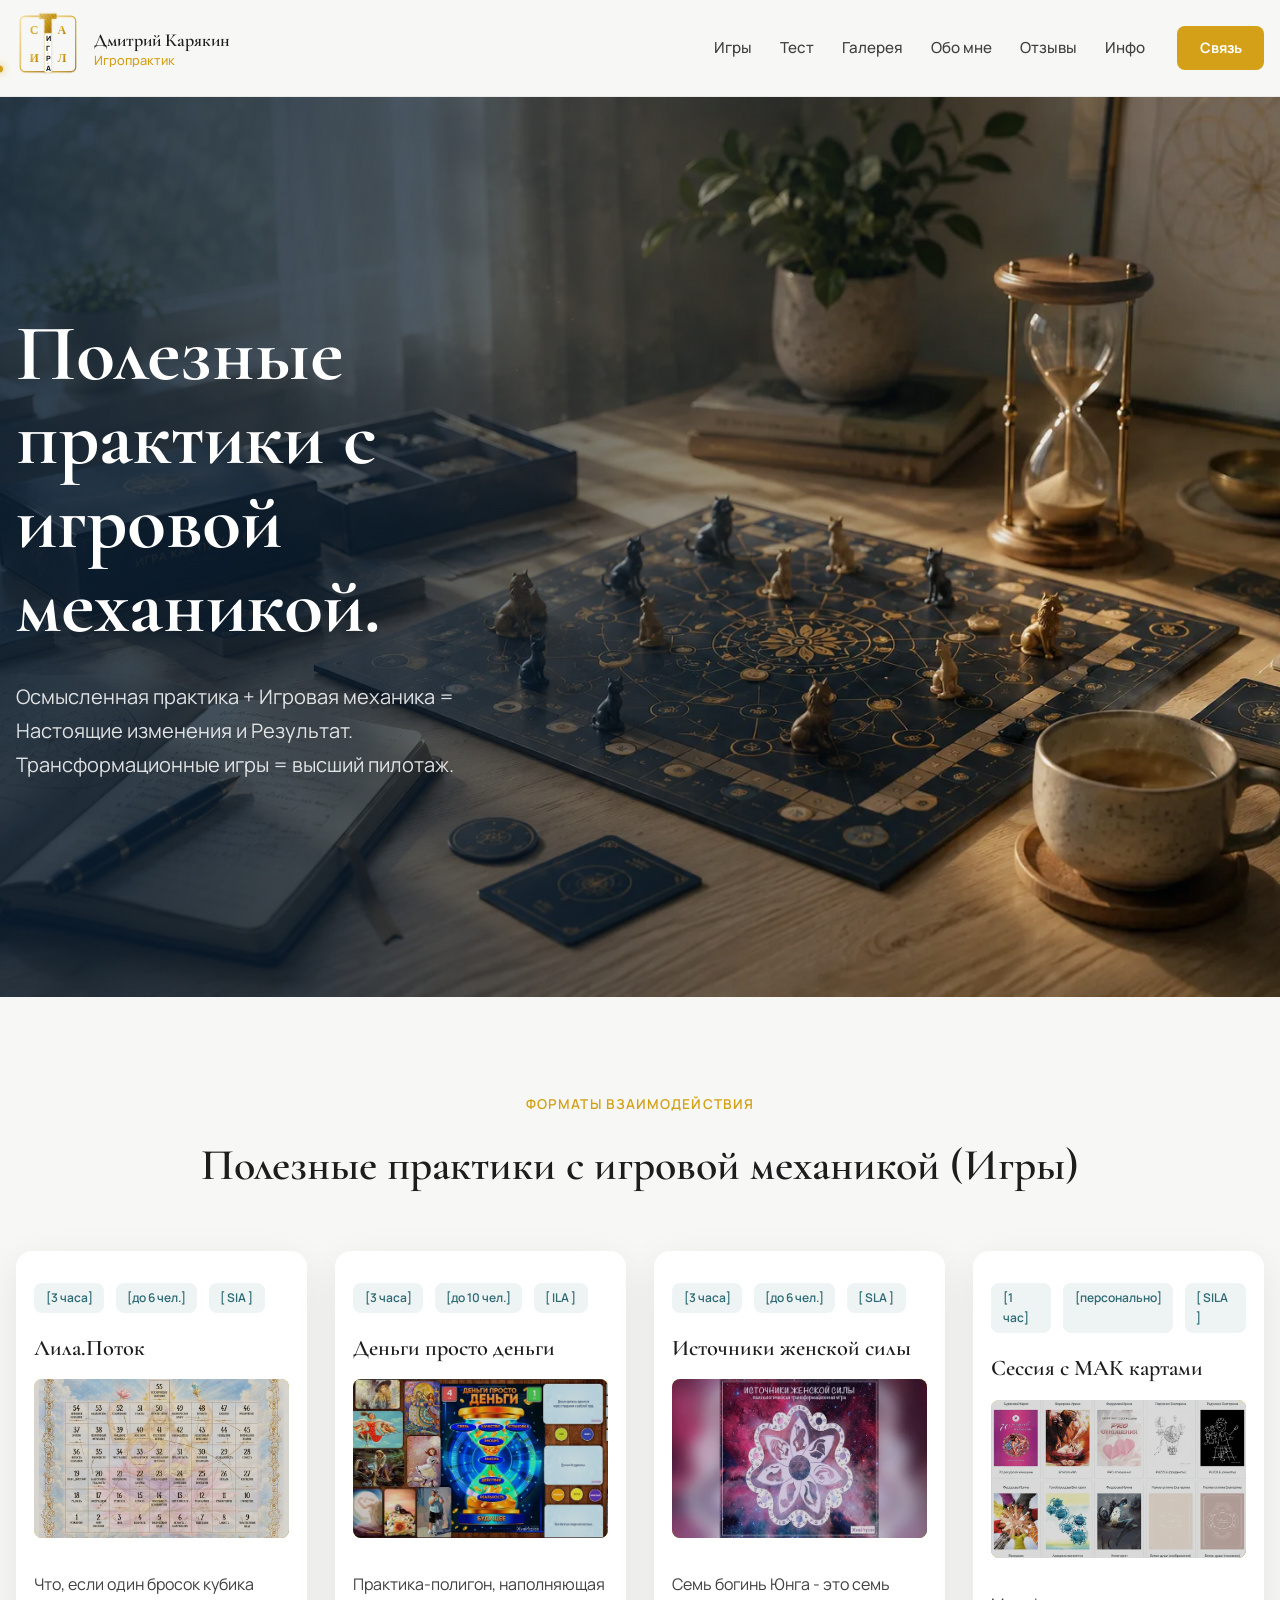
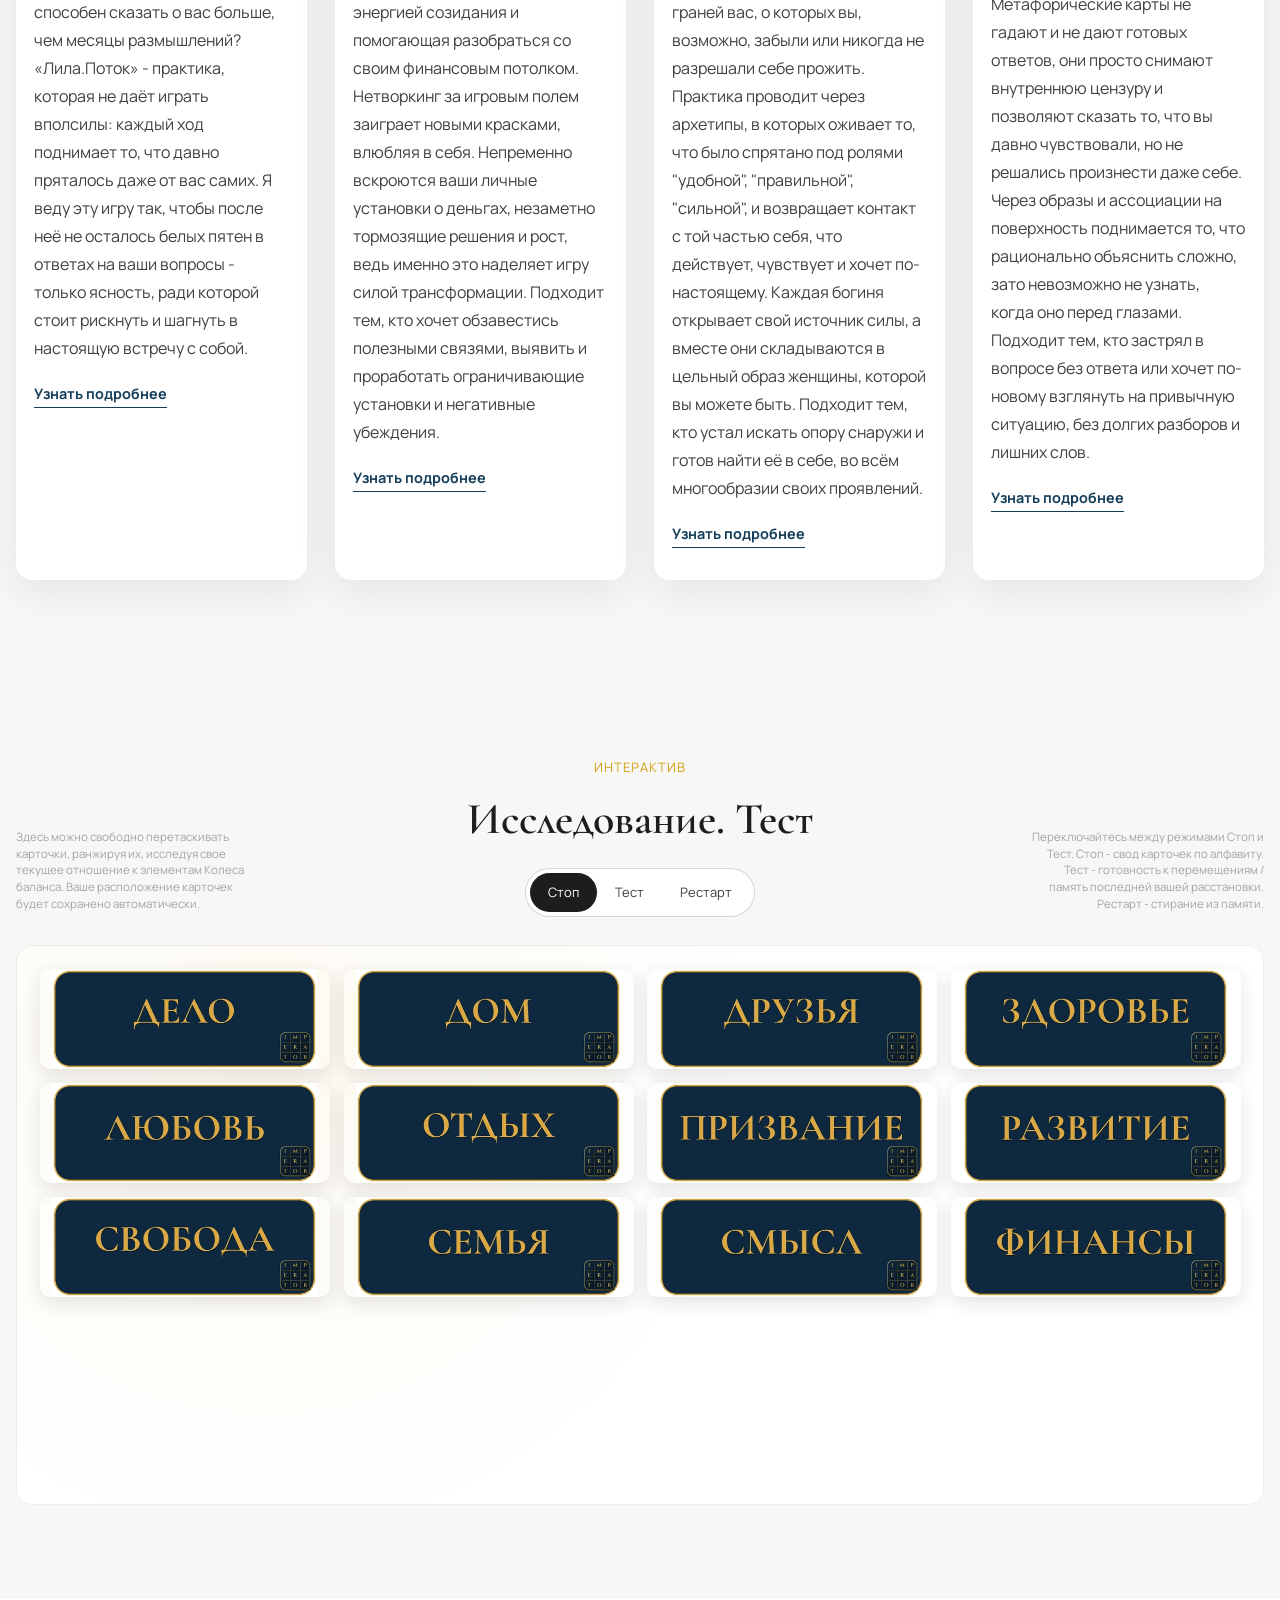
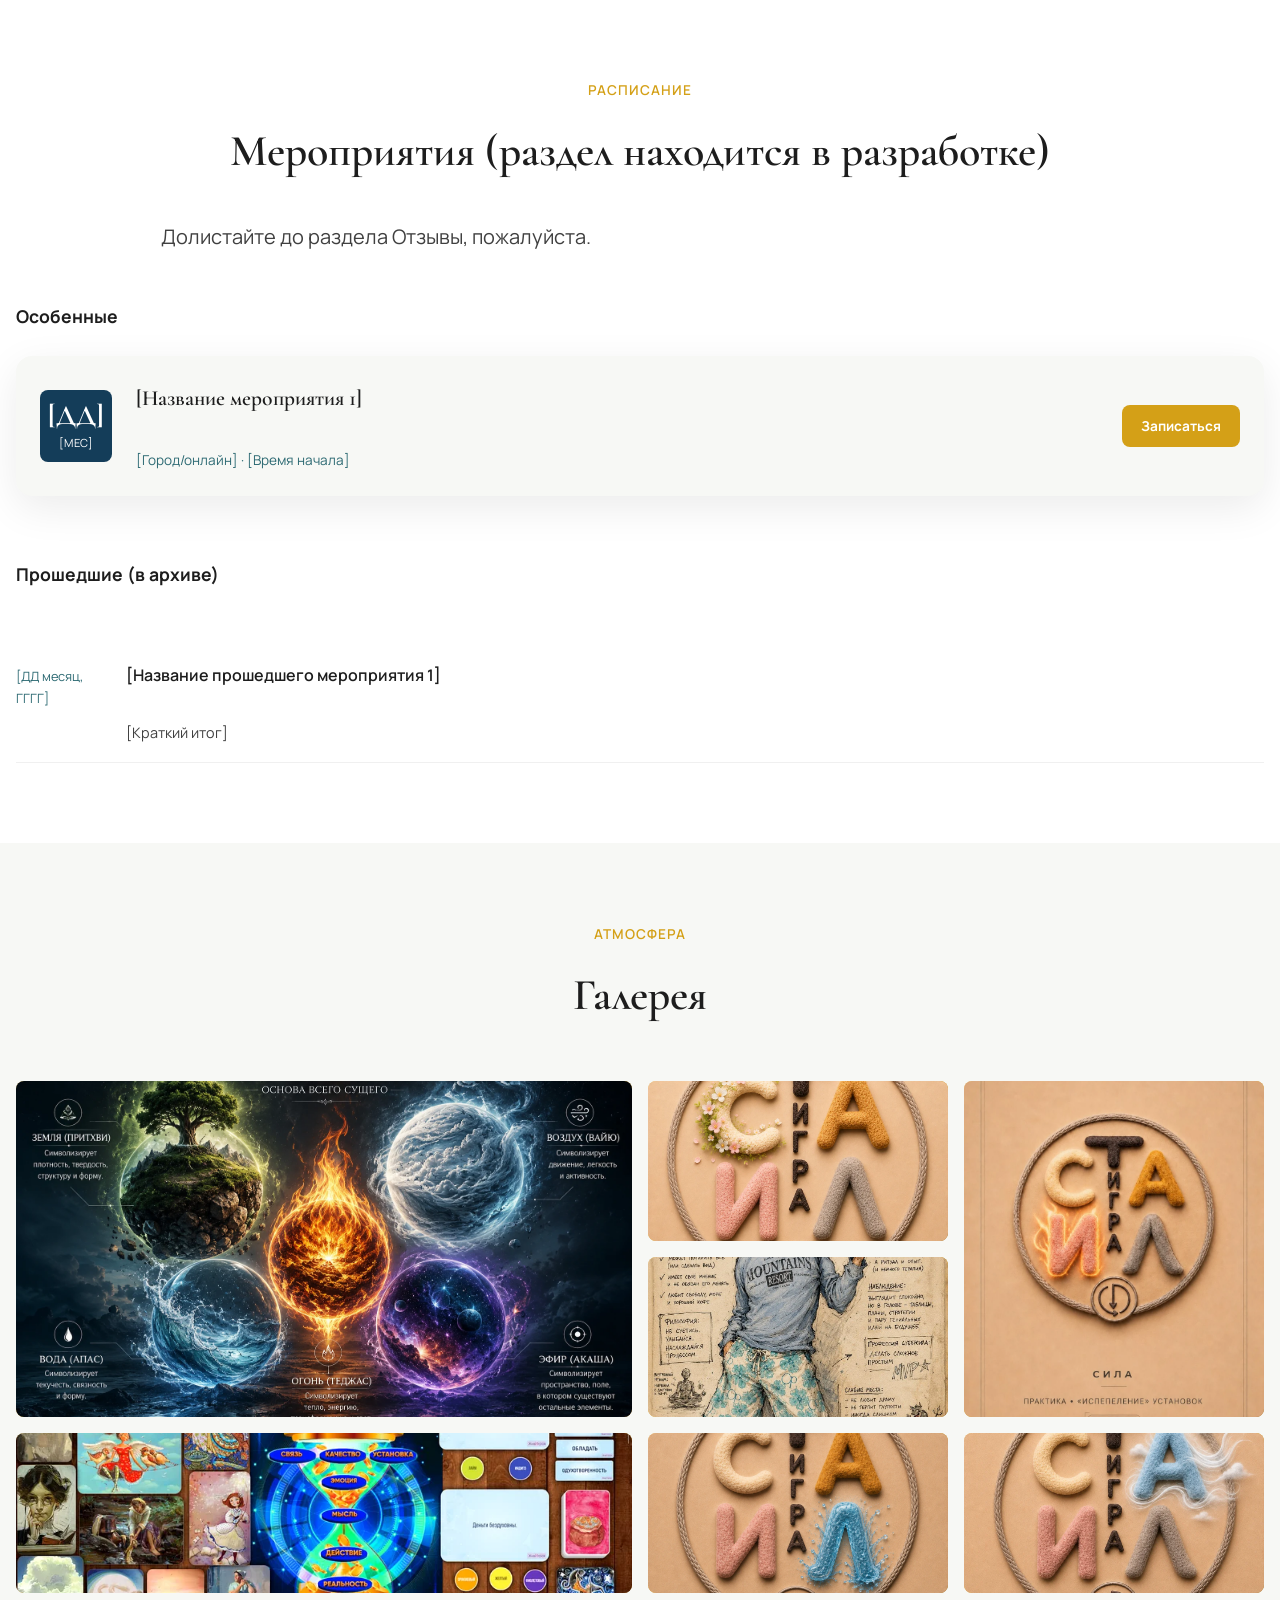
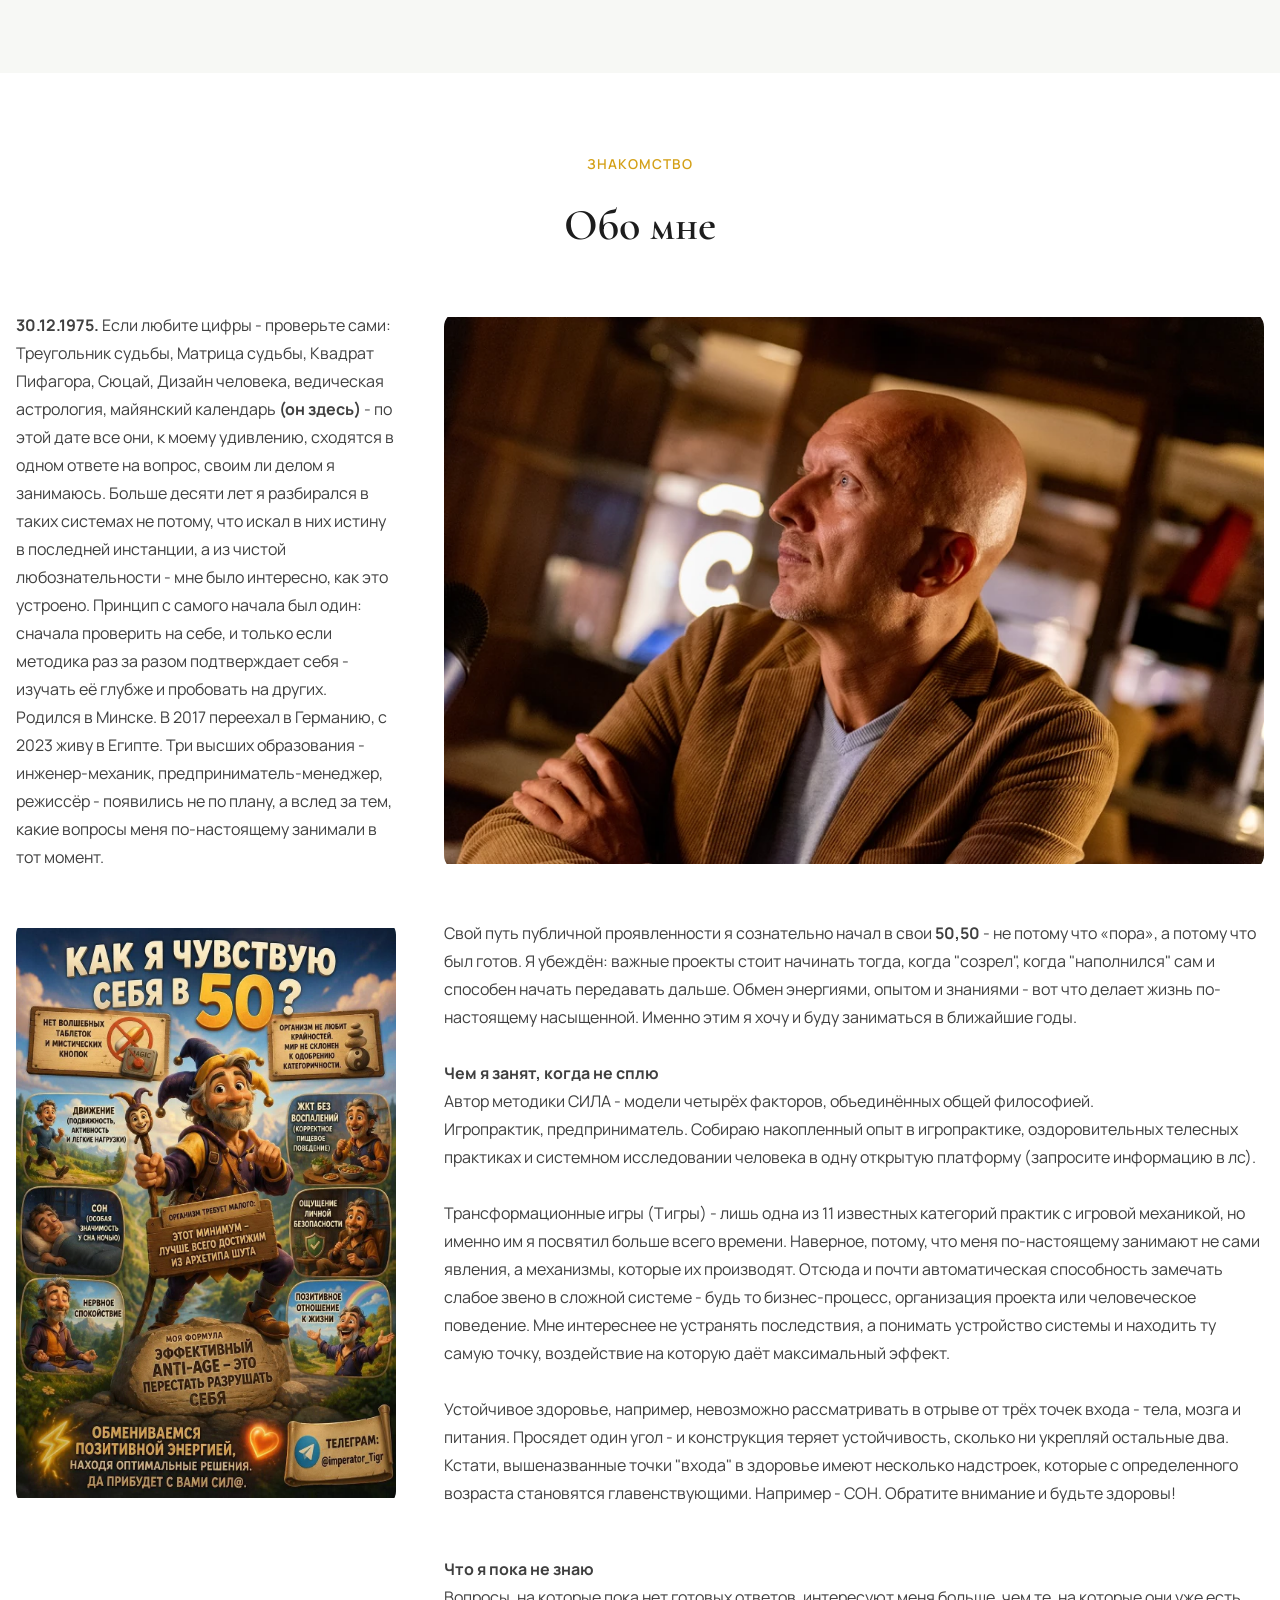
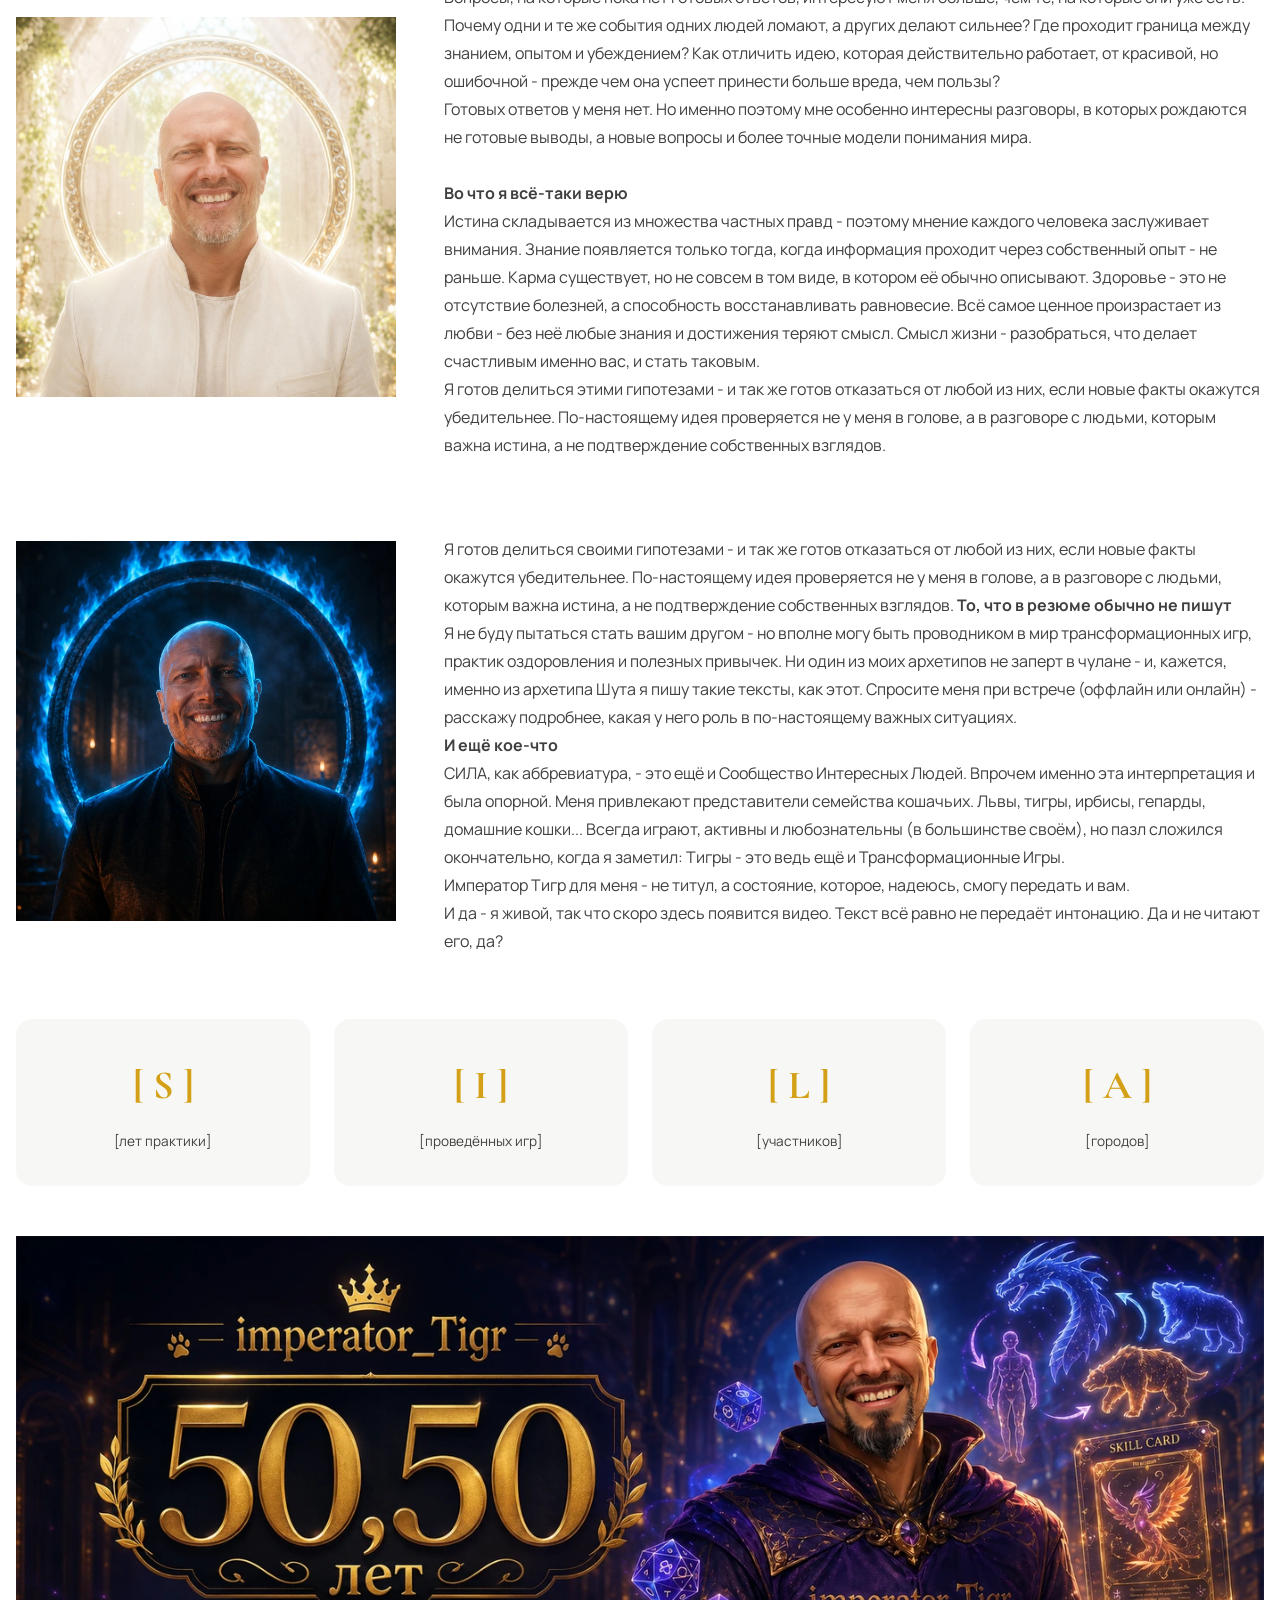
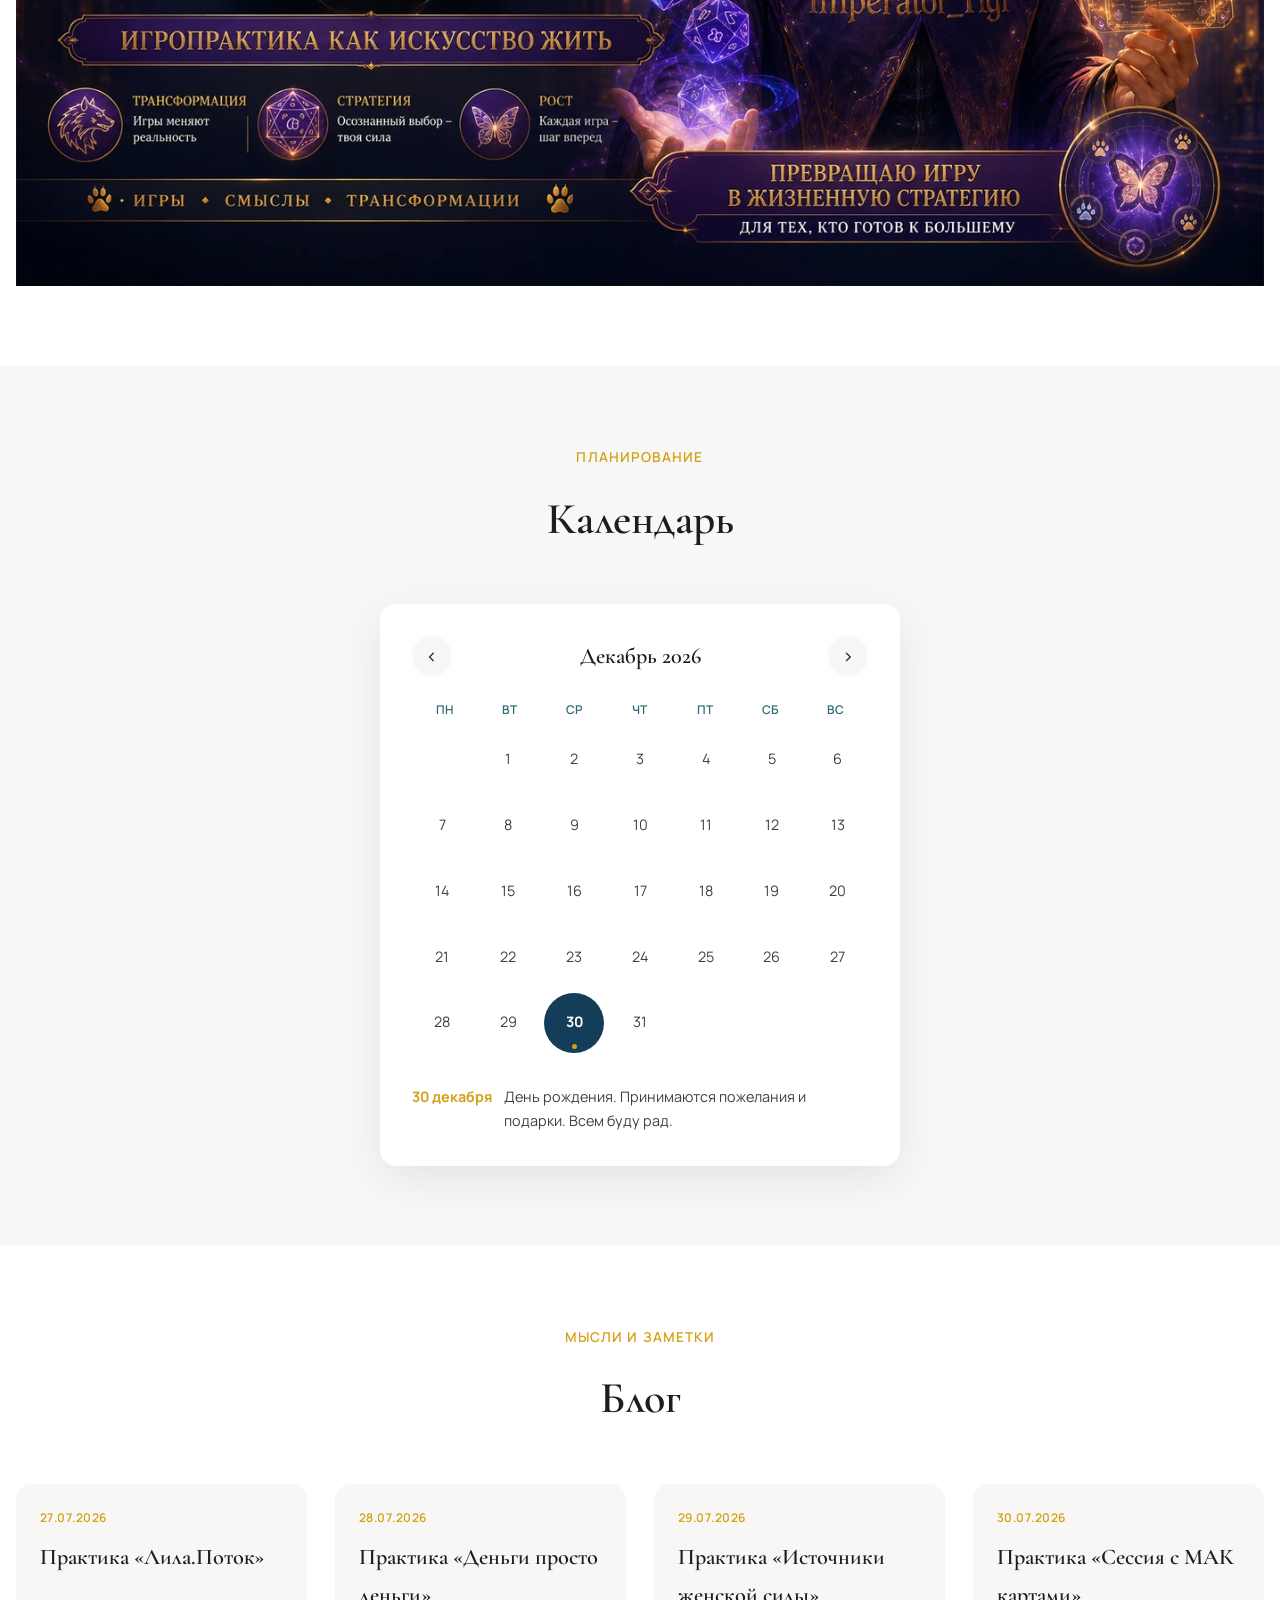
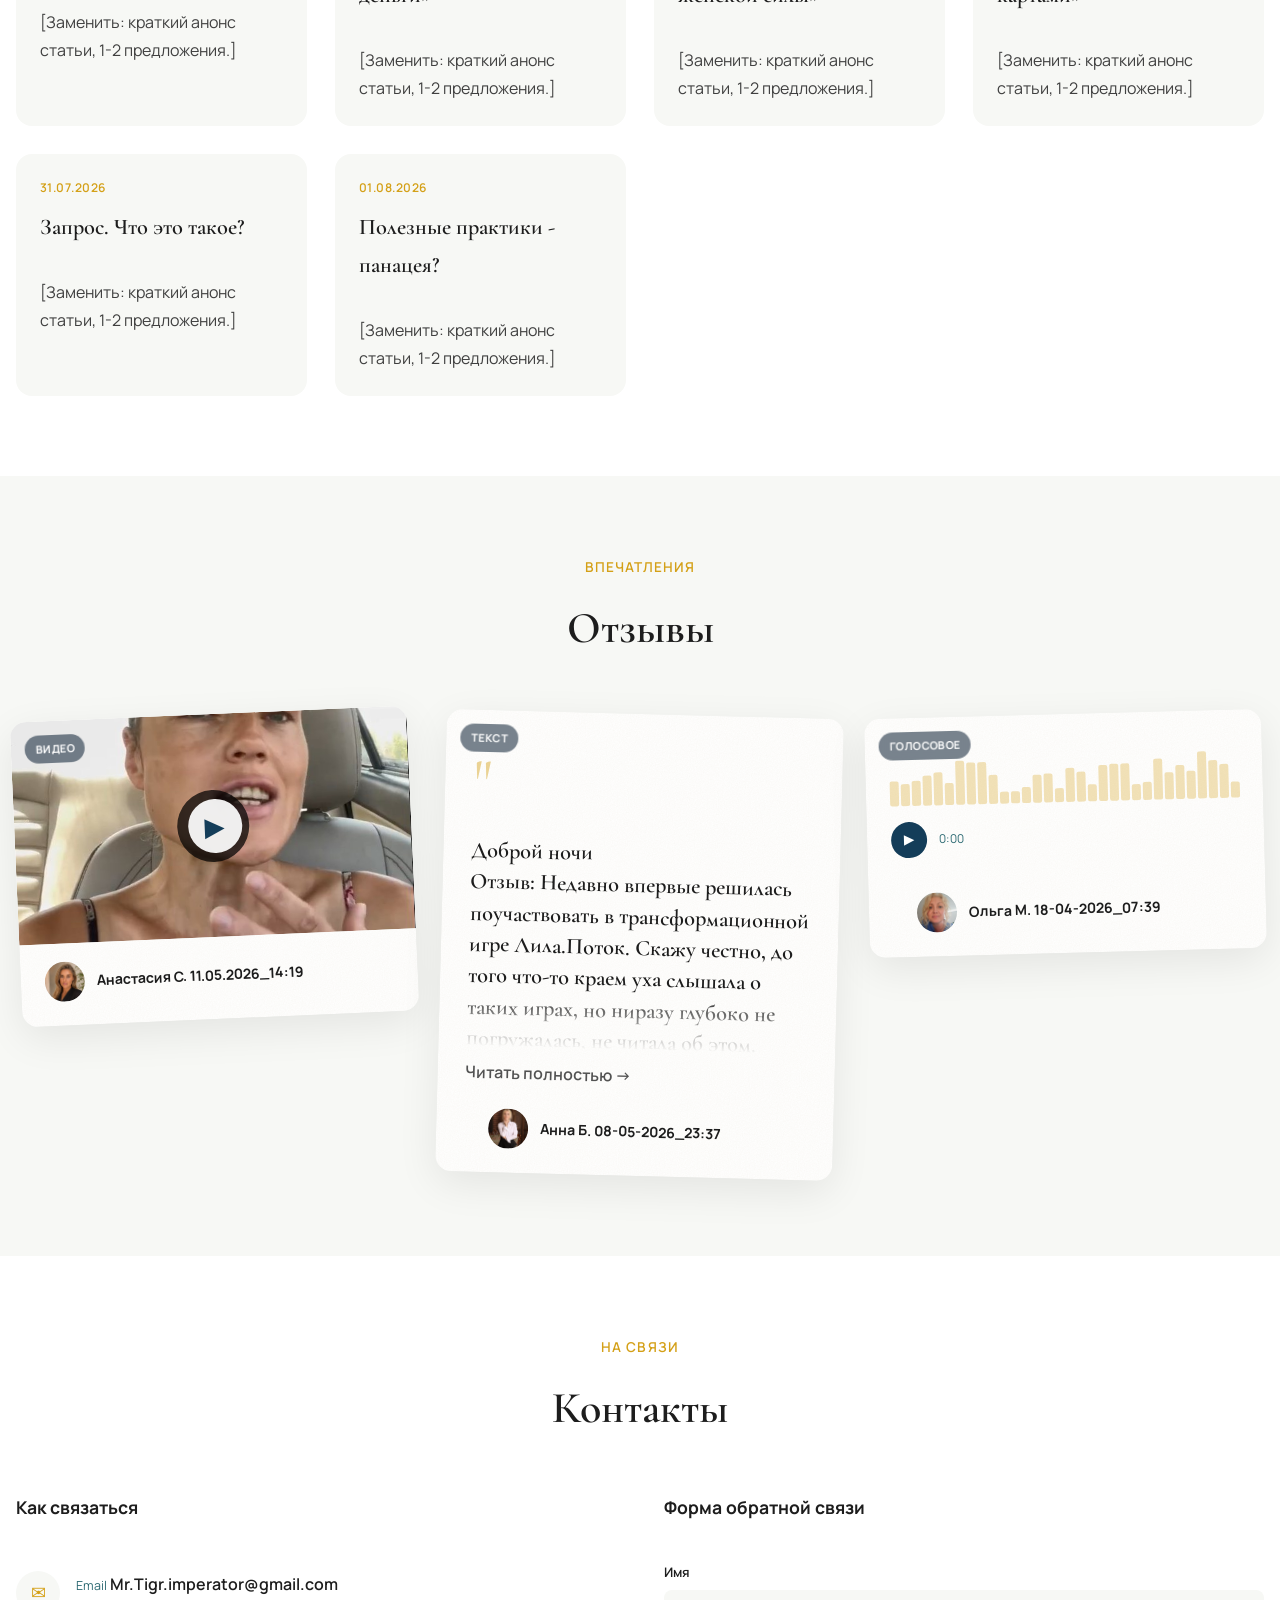
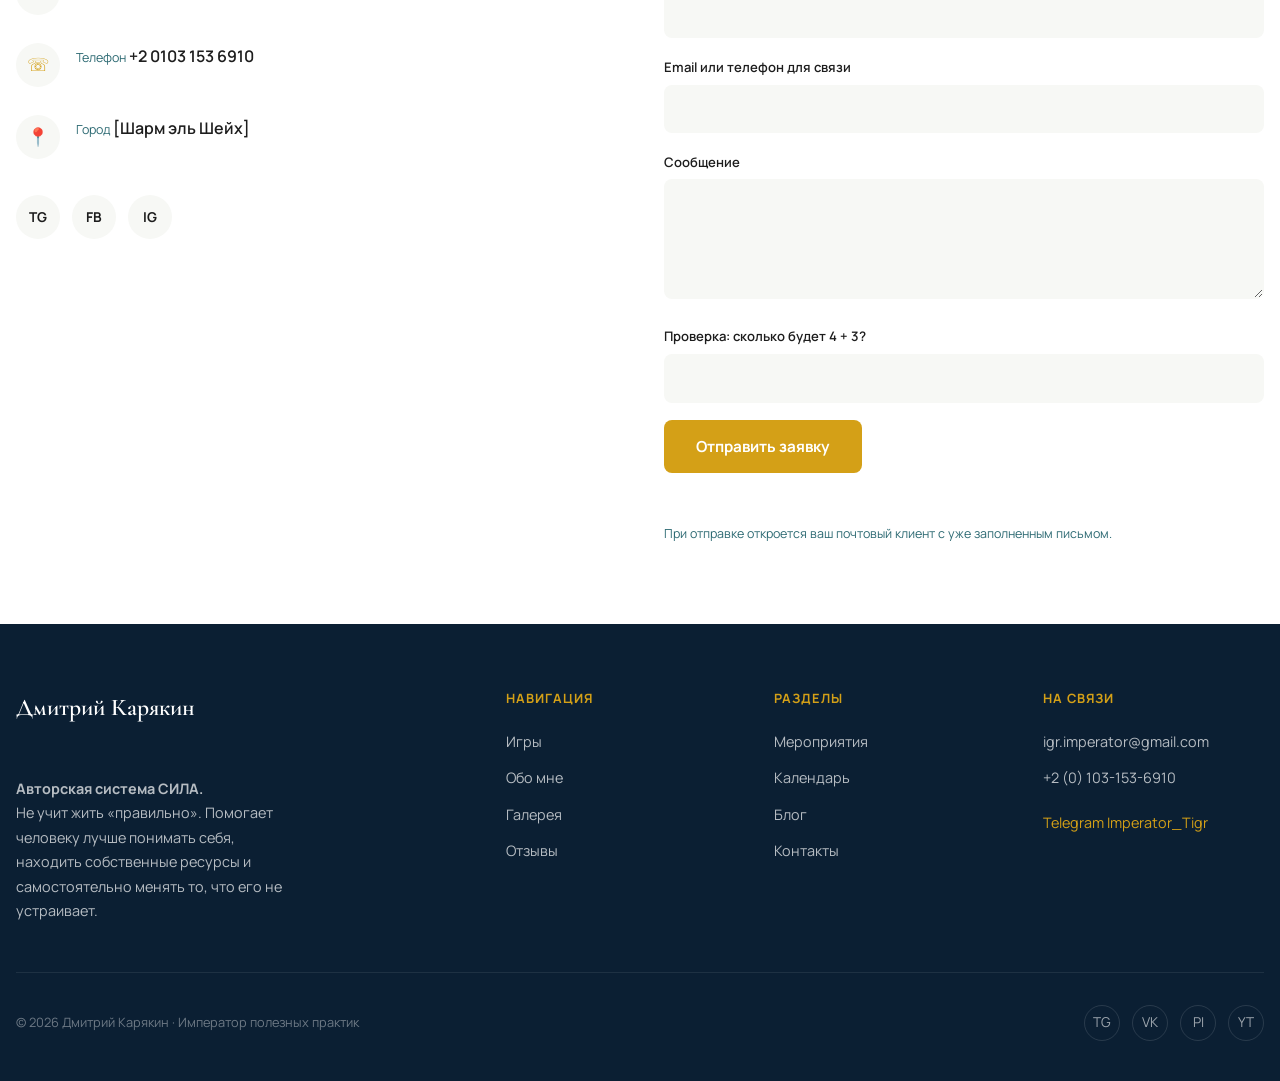
==== commit fde99b83: "Update index.html" ====
--- a/index.html
+++ b/index.html
@@ -476,7 +476,8 @@
 						<br><br><b>Во что я всё-таки верю</b>
 						<br>Истина складывается из множества частных правд - поэтому мнение каждого человека заслуживает внимания. Знание появляется только тогда, когда информация проходит через собственный опыт - не раньше. Карма существует, но не совсем в том виде, в котором её обычно описывают. Здоровье - это не отсутствие болезней, а способность восстанавливать равновесие. Всё самое ценное произрастает из любви - без неё любые знания и достижения теряют смысл. Смысл жизни - разобраться, что делает счастливым именно вас, и стать таковым.
 						<br>Я готов делиться этими гипотезами - и так же готов отказаться от любой из них, если новые факты окажутся убедительнее. По-настоящему идея проверяется не у меня в голове, а в разговоре с людьми, которым важна истина, а не подтверждение собственных взглядов.
-						</p>
+						
+                    </p>
 					</div>
 
                     <div class="about-photo" role="button" tabindex="0" aria-label="Открыть фотографию">
@@ -487,12 +488,13 @@
                     </div>
 
                     <div class="about-text">
-						<p><b>То, что в резюме обычно не пишут</b>
+						<p><br>Я готов делиться своими гипотезами - и так же готов отказаться от любой из них, если новые факты окажутся убедительнее. По-настоящему идея проверяется не у меня в голове, а в разговоре с людьми, которым важна истина, а не подтверждение собственных взглядов.
+						<b>То, что в резюме обычно не пишут</b>
 						<br>Я не буду пытаться стать вашим другом - но вполне могу быть проводником в мир трансформационных игр, практик оздоровления и полезных привычек. Ни один из моих архетипов не заперт в чулане - и, кажется, именно из архетипа Шута я пишу такие тексты, как этот. Спросите меня при встрече (оффлайн или онлайн) - расскажу подробнее, какая у него роль в по-настоящему важных ситуациях.
-						<br><br><b>И ещё кое-что</b>
+						<br><b>И ещё кое-что</b>
 						<br>СИЛА, как аббревиатура, - это ещё и Сообщество Интересных Людей. Впрочем именно эта интерпретация и была опорной. Меня привлекают представители семейства кошачьих. Львы, тигры, ирбисы, гепарды, домашние кошки... Всегда играют, активны и любознательны (в большинстве своём), но пазл сложился окончательно, когда я заметил: Тигры - это ведь ещё и Трансформационные Игры.
-						<br><br>Император Тигр для меня - не титул, а состояние, которое, надеюсь, смогу передать и вам.
-						<br><br>И да - я живой, так что скоро здесь появится видео. Текст всё равно не передаёт интонацию. Да и не читают его, да?
+						<br>Император Тигр для меня - не титул, а состояние, которое, надеюсь, смогу передать и вам.
+						<br>И да - я живой, так что скоро здесь появится видео. Текст всё равно не передаёт интонацию. Да и не читают его, да?
 						</p>
 					</div>
 
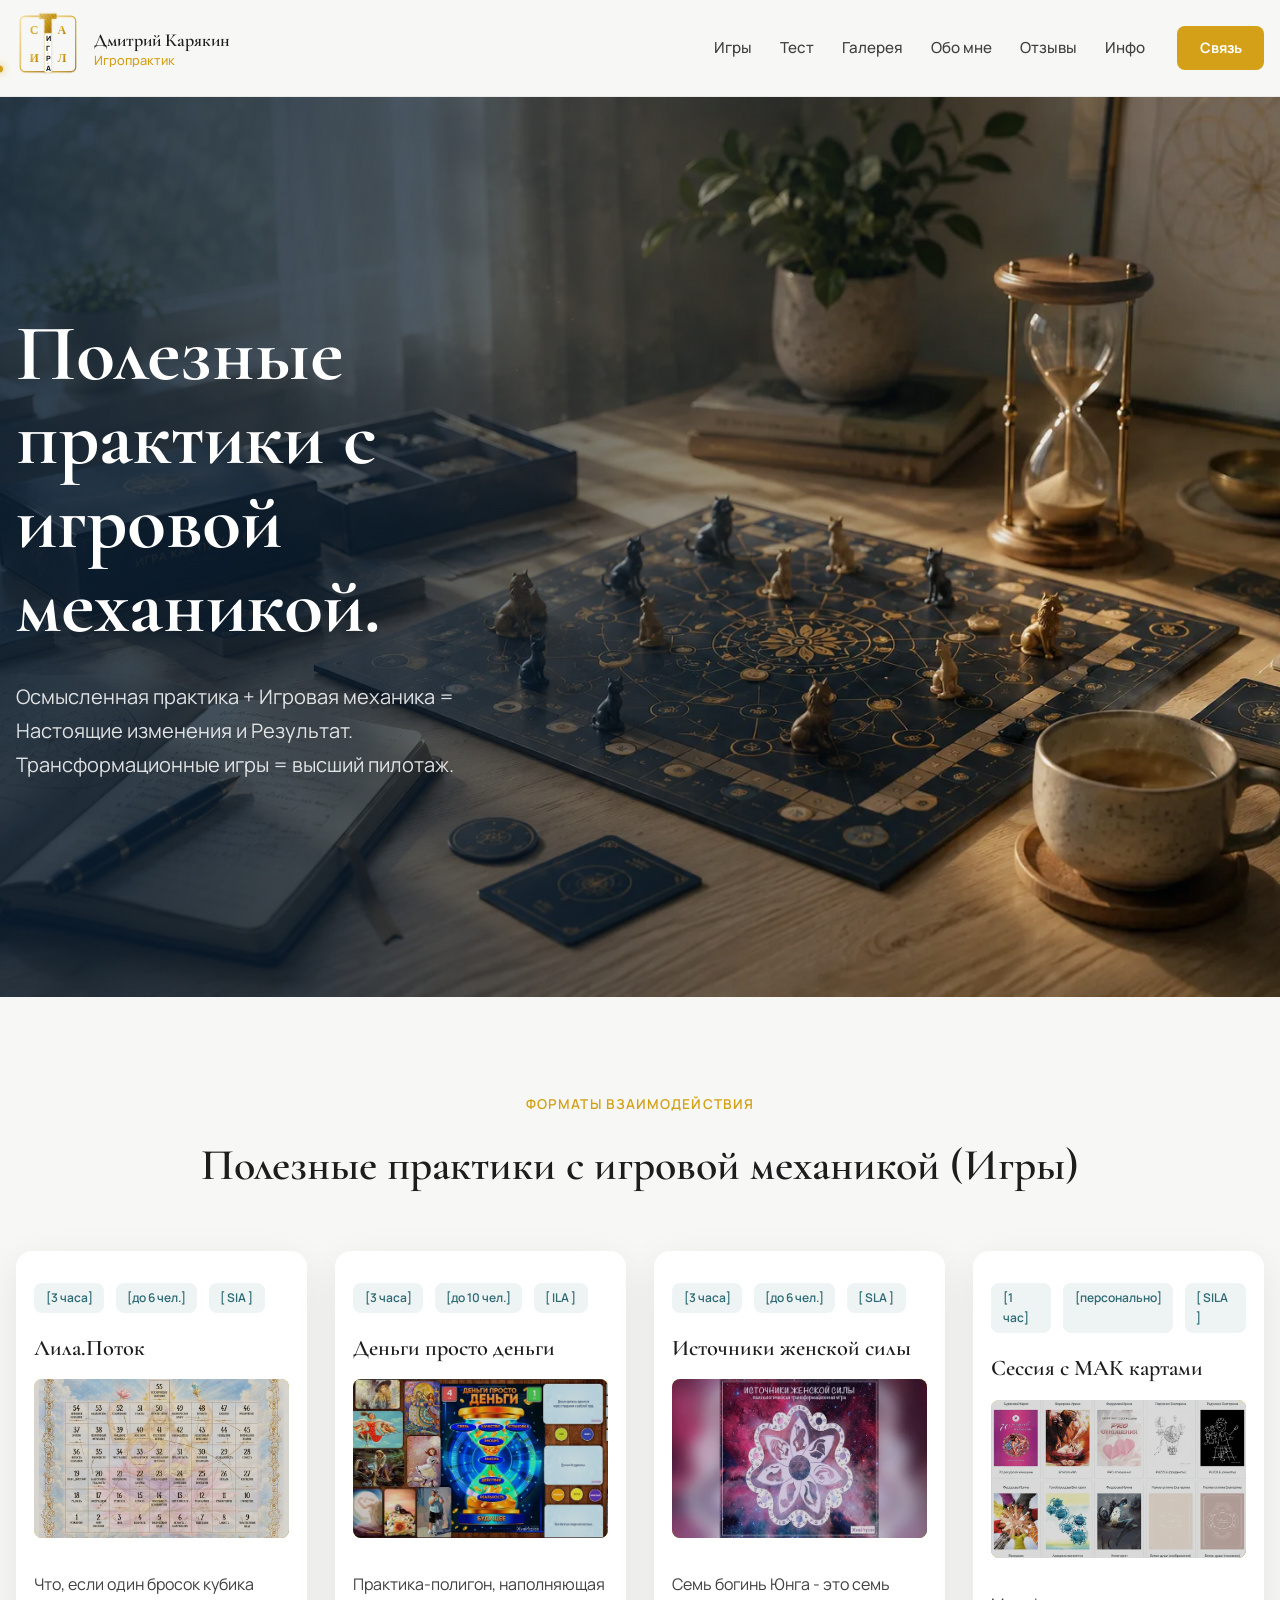
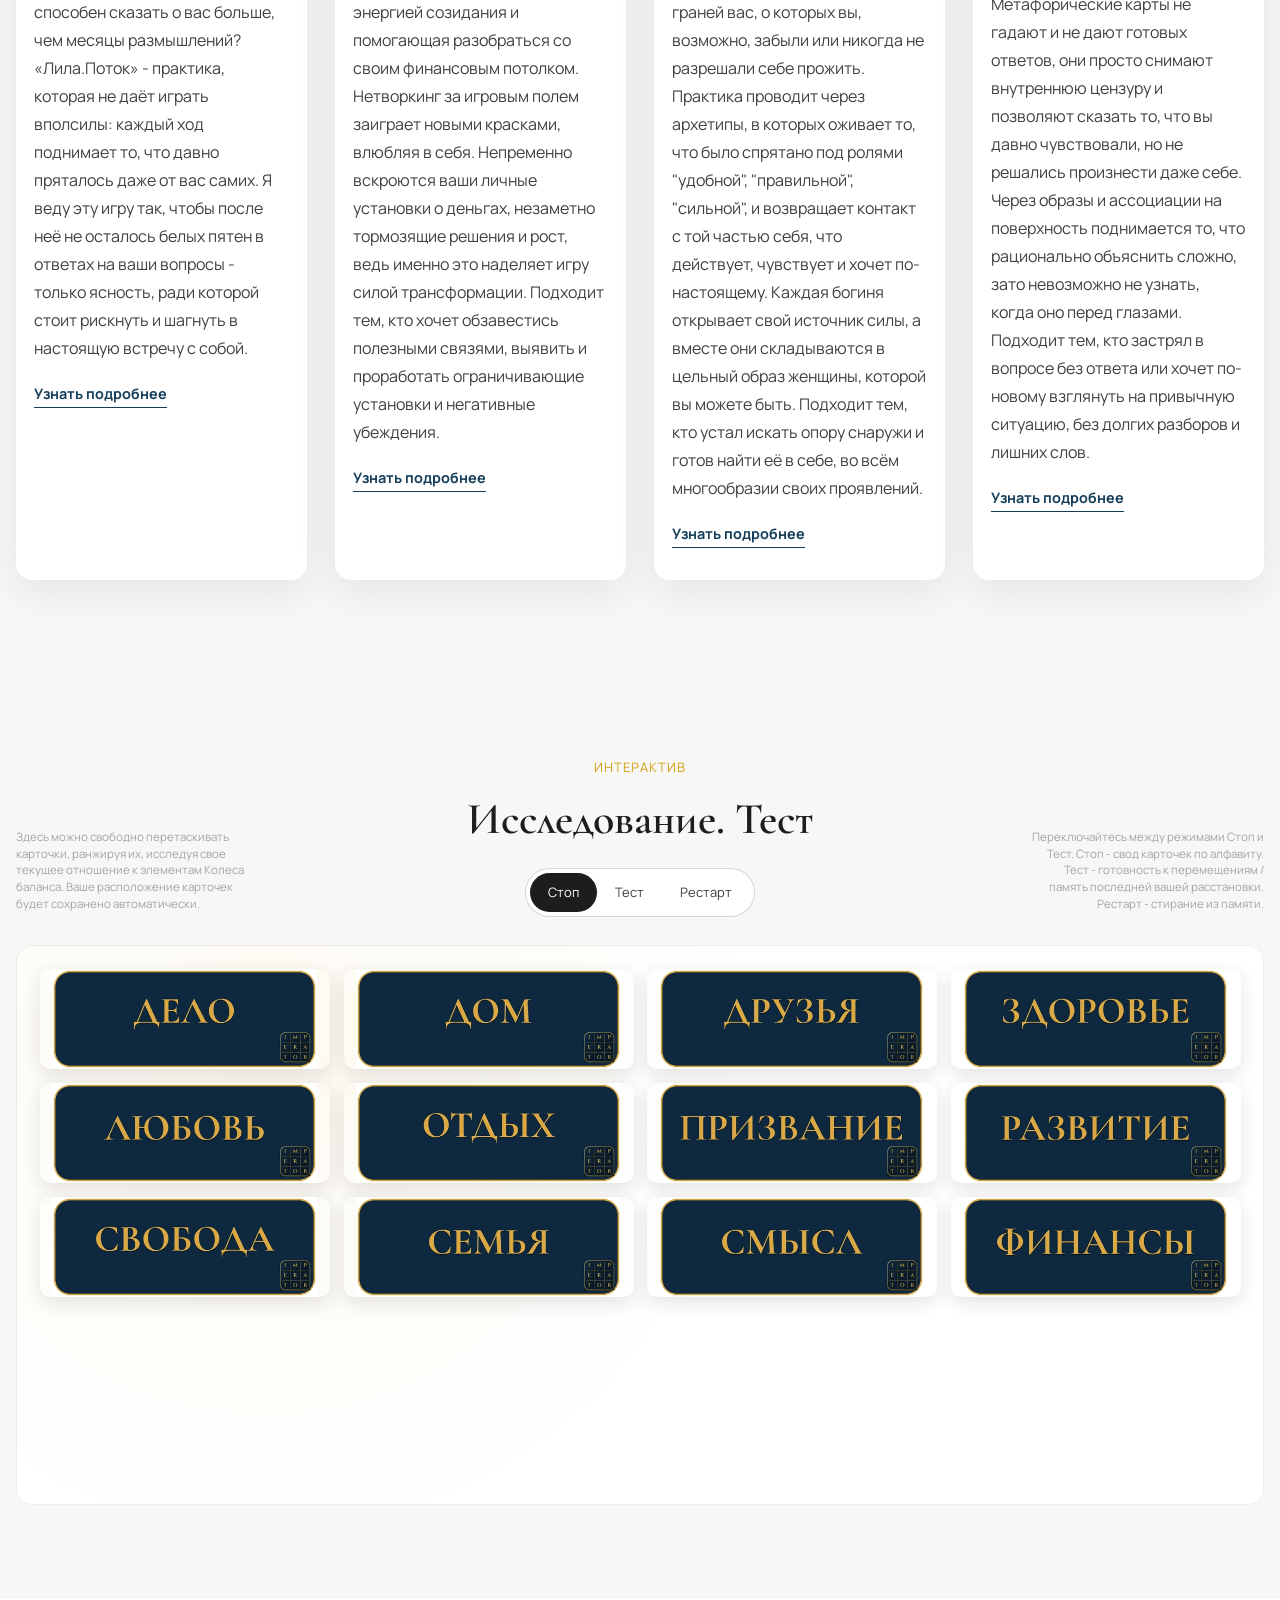
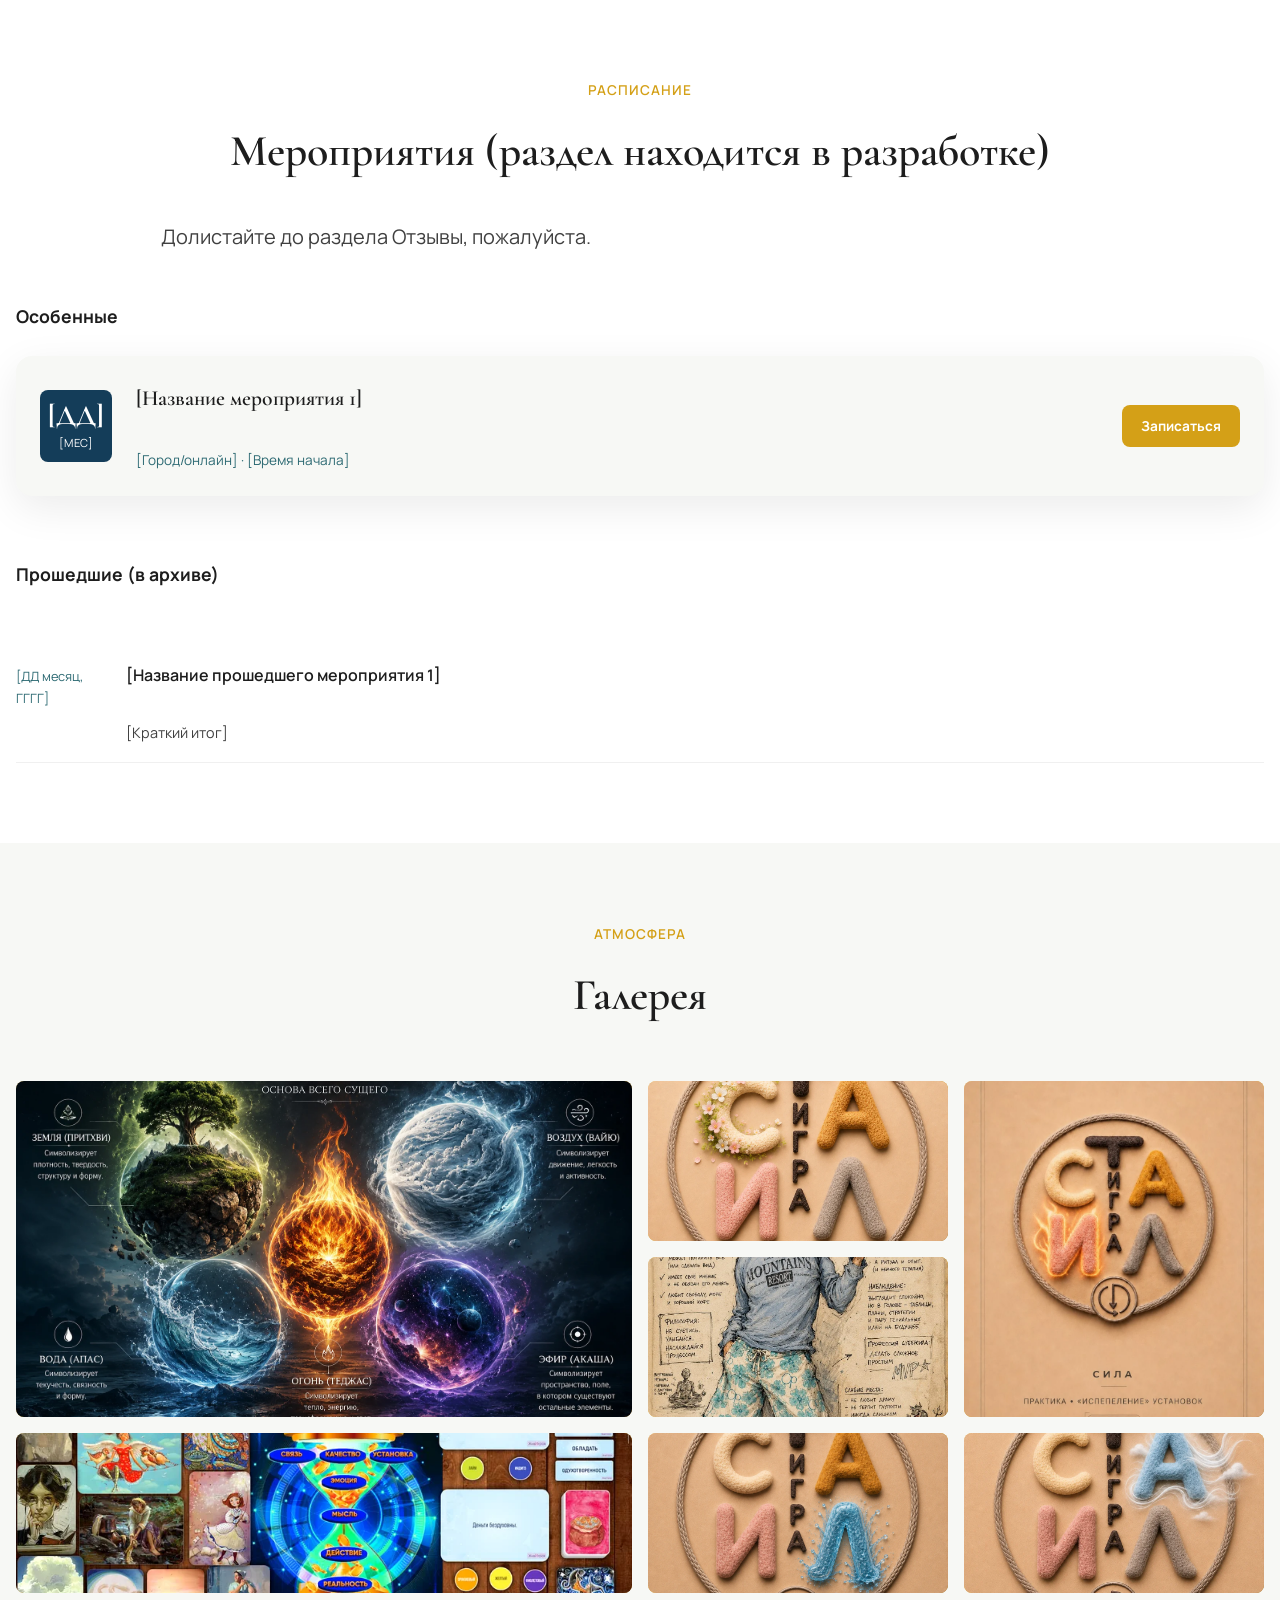
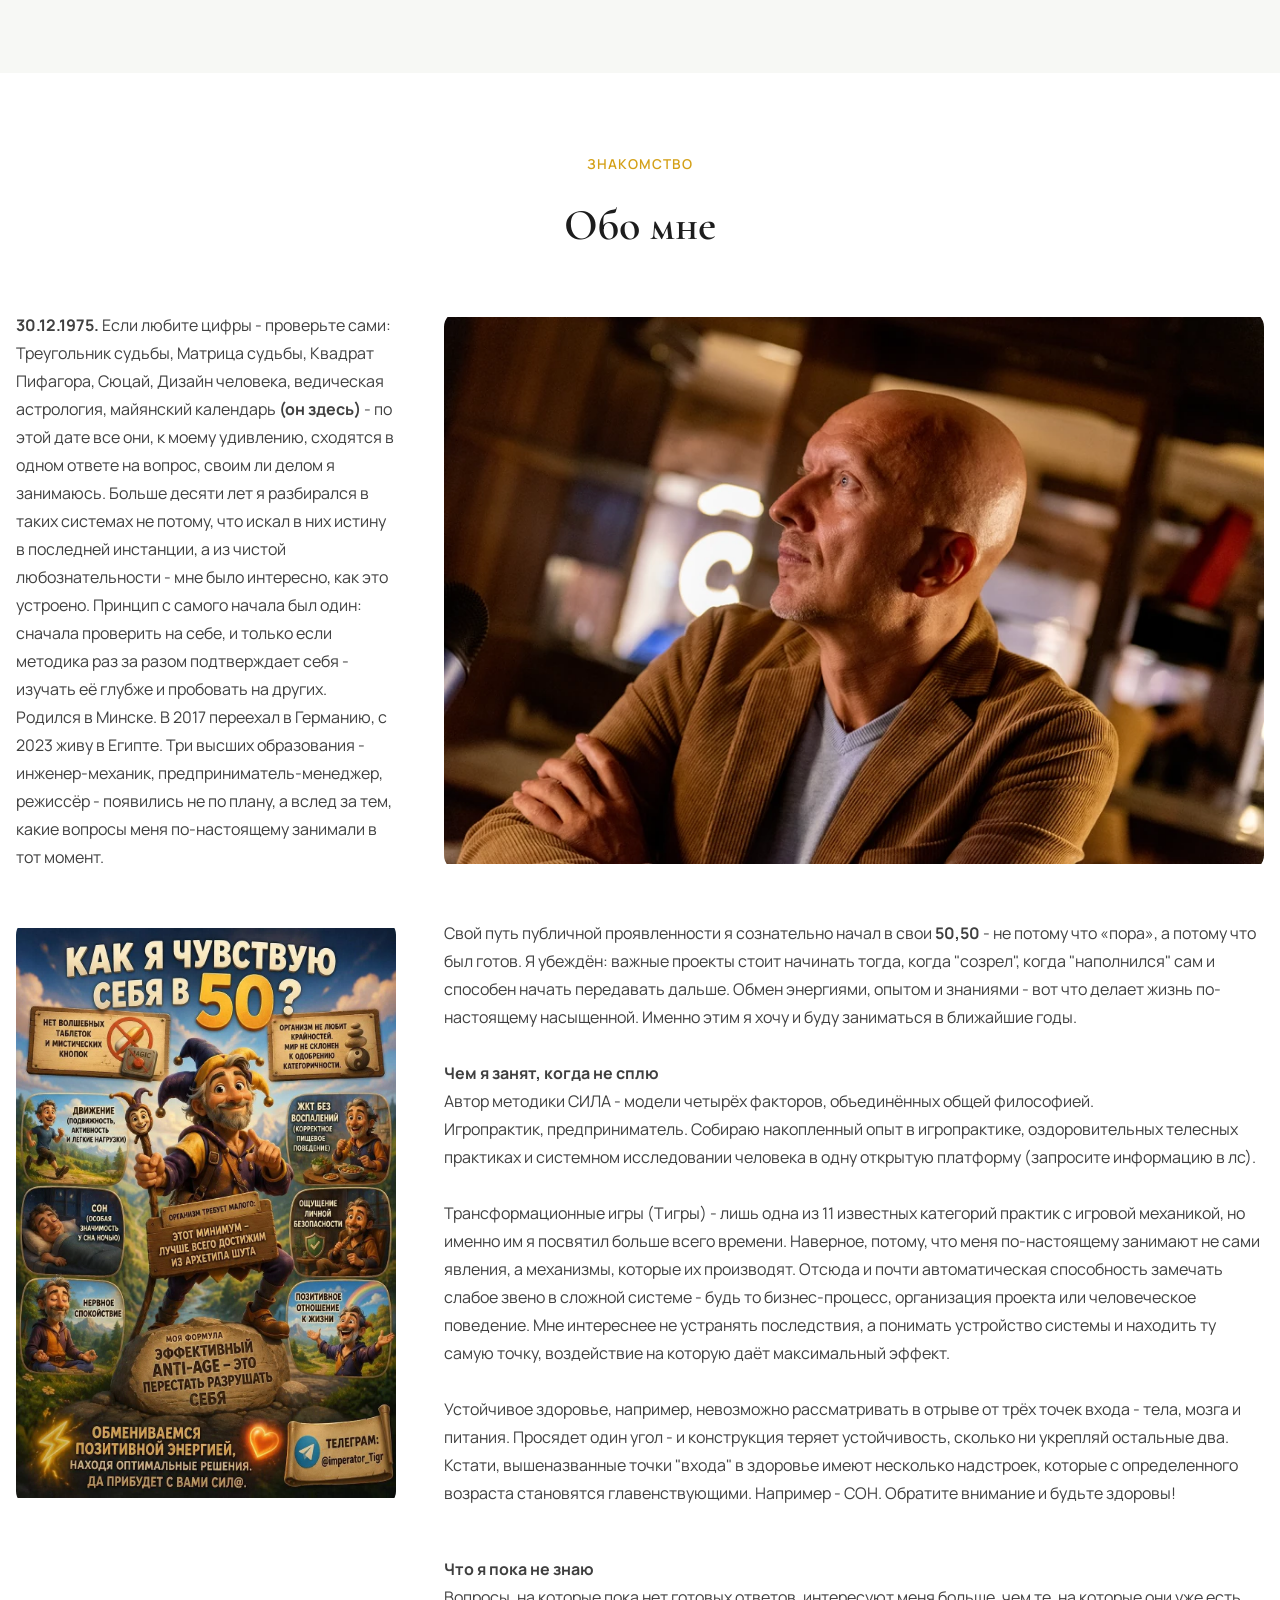
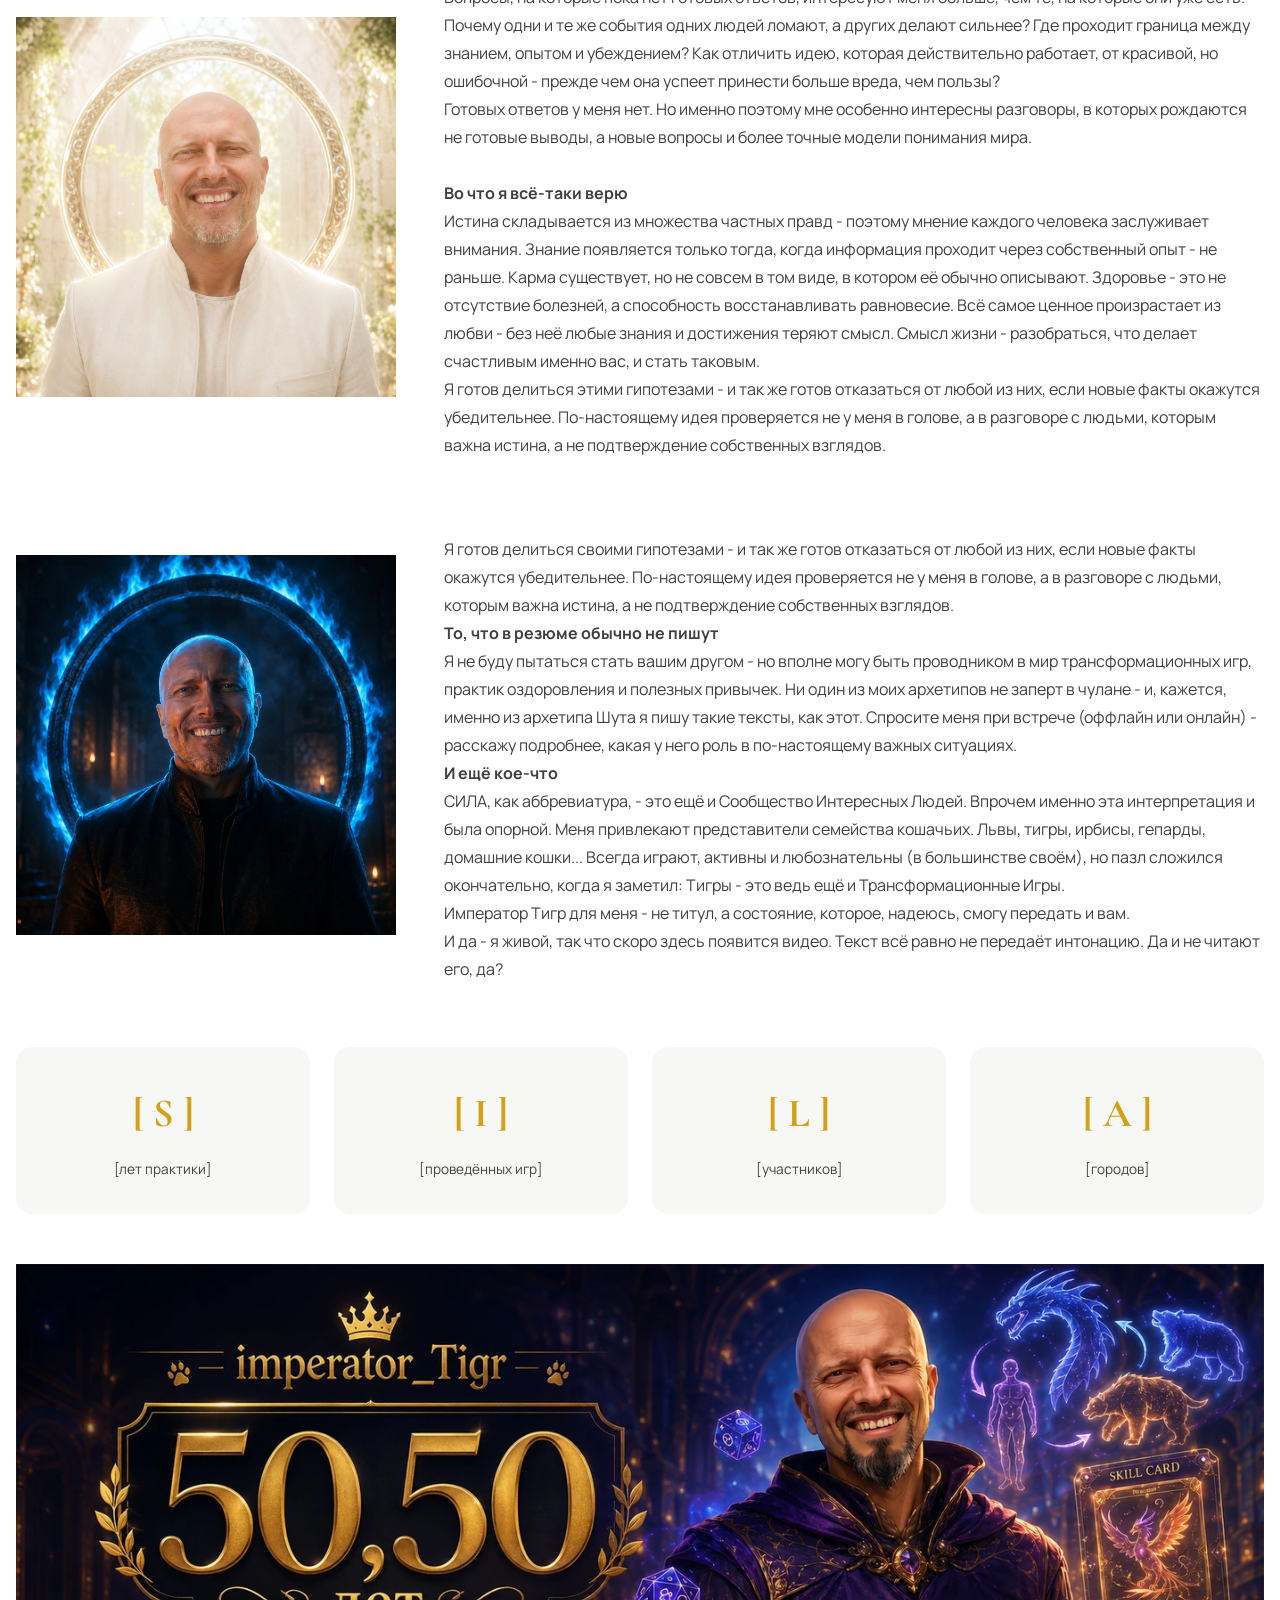
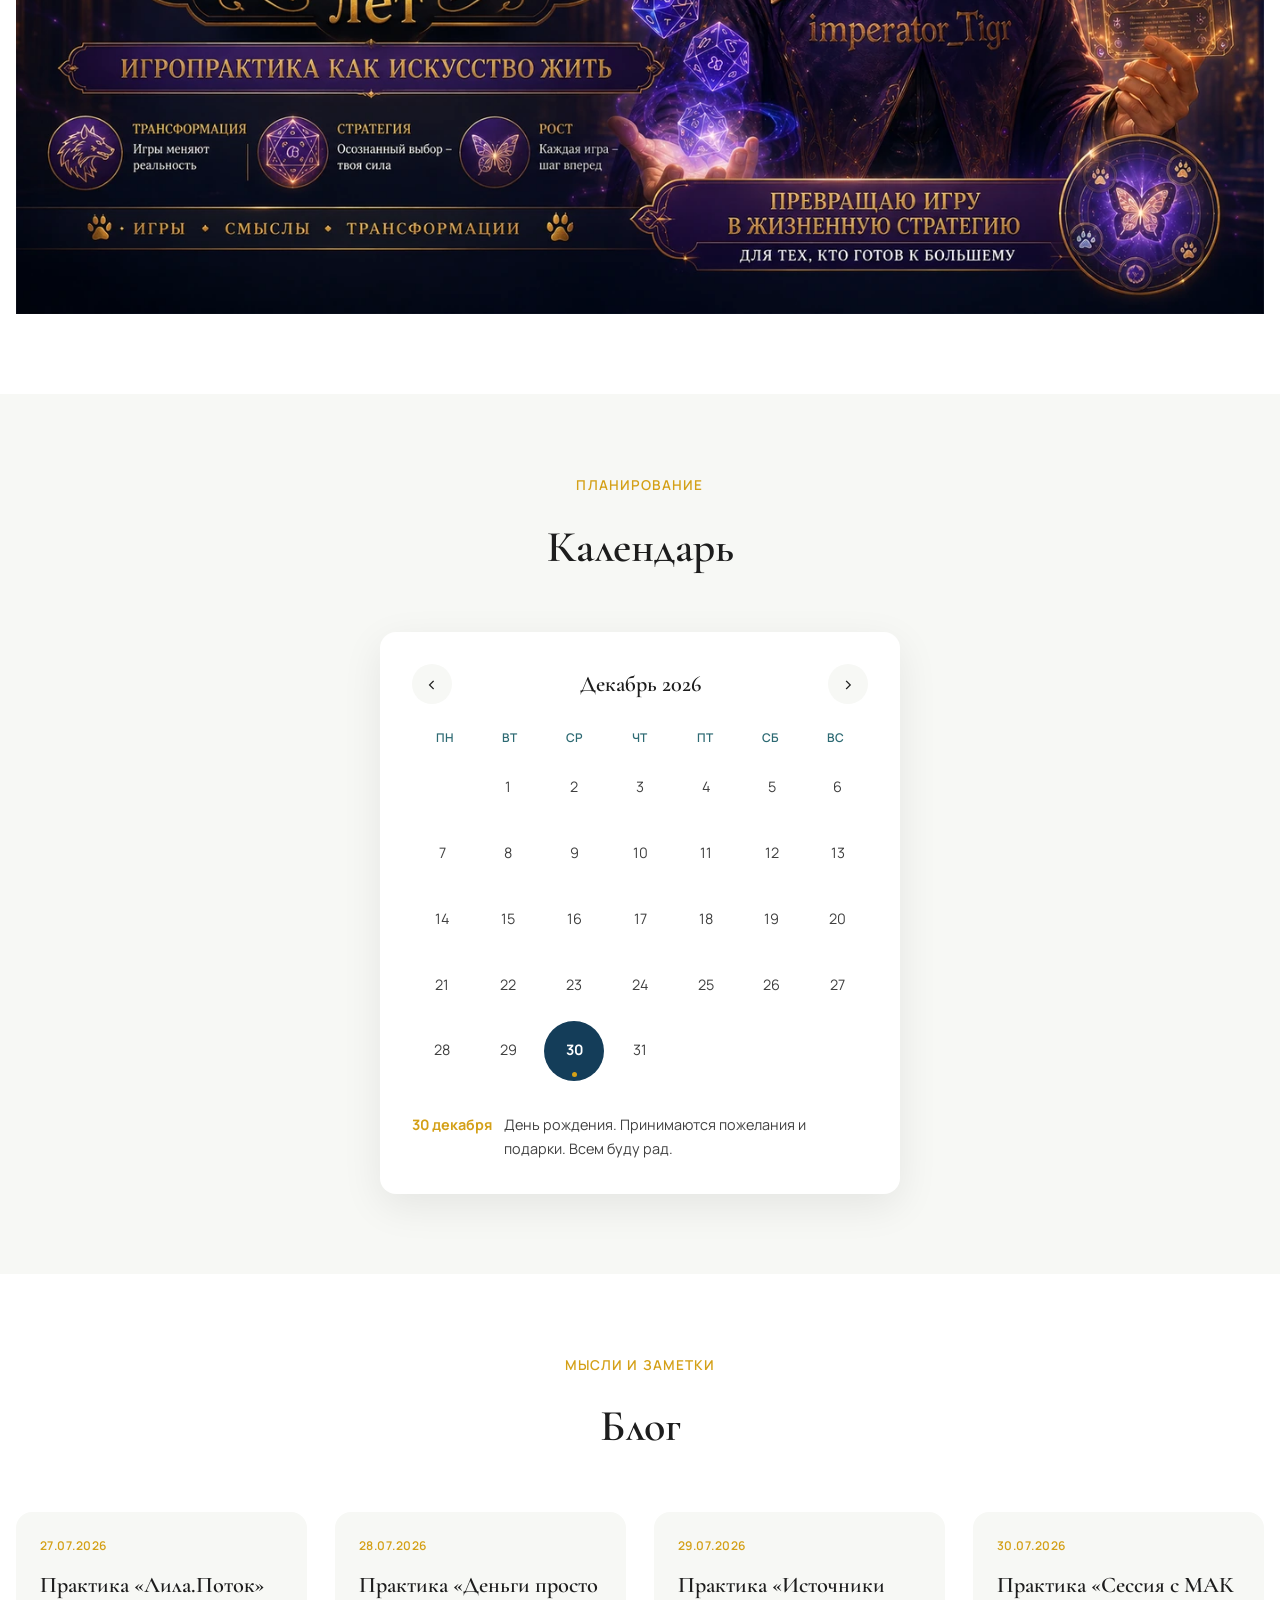
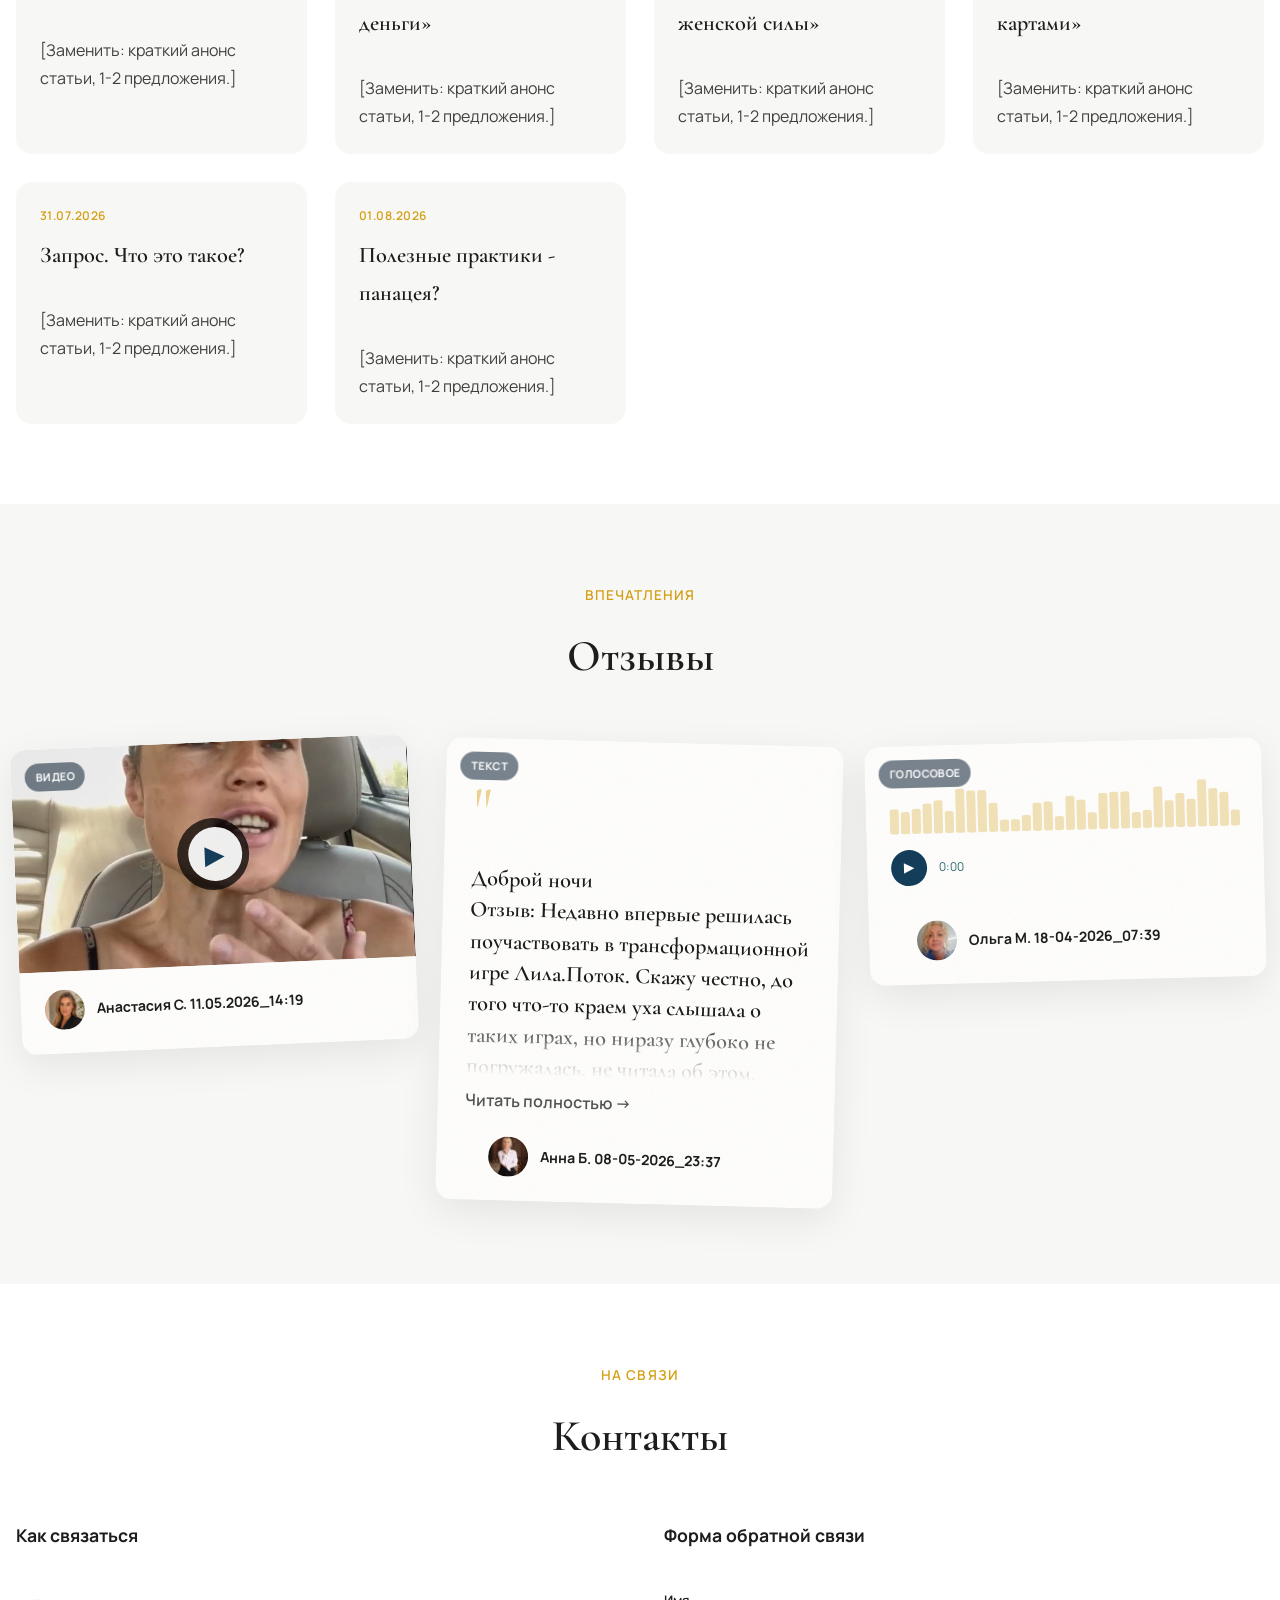
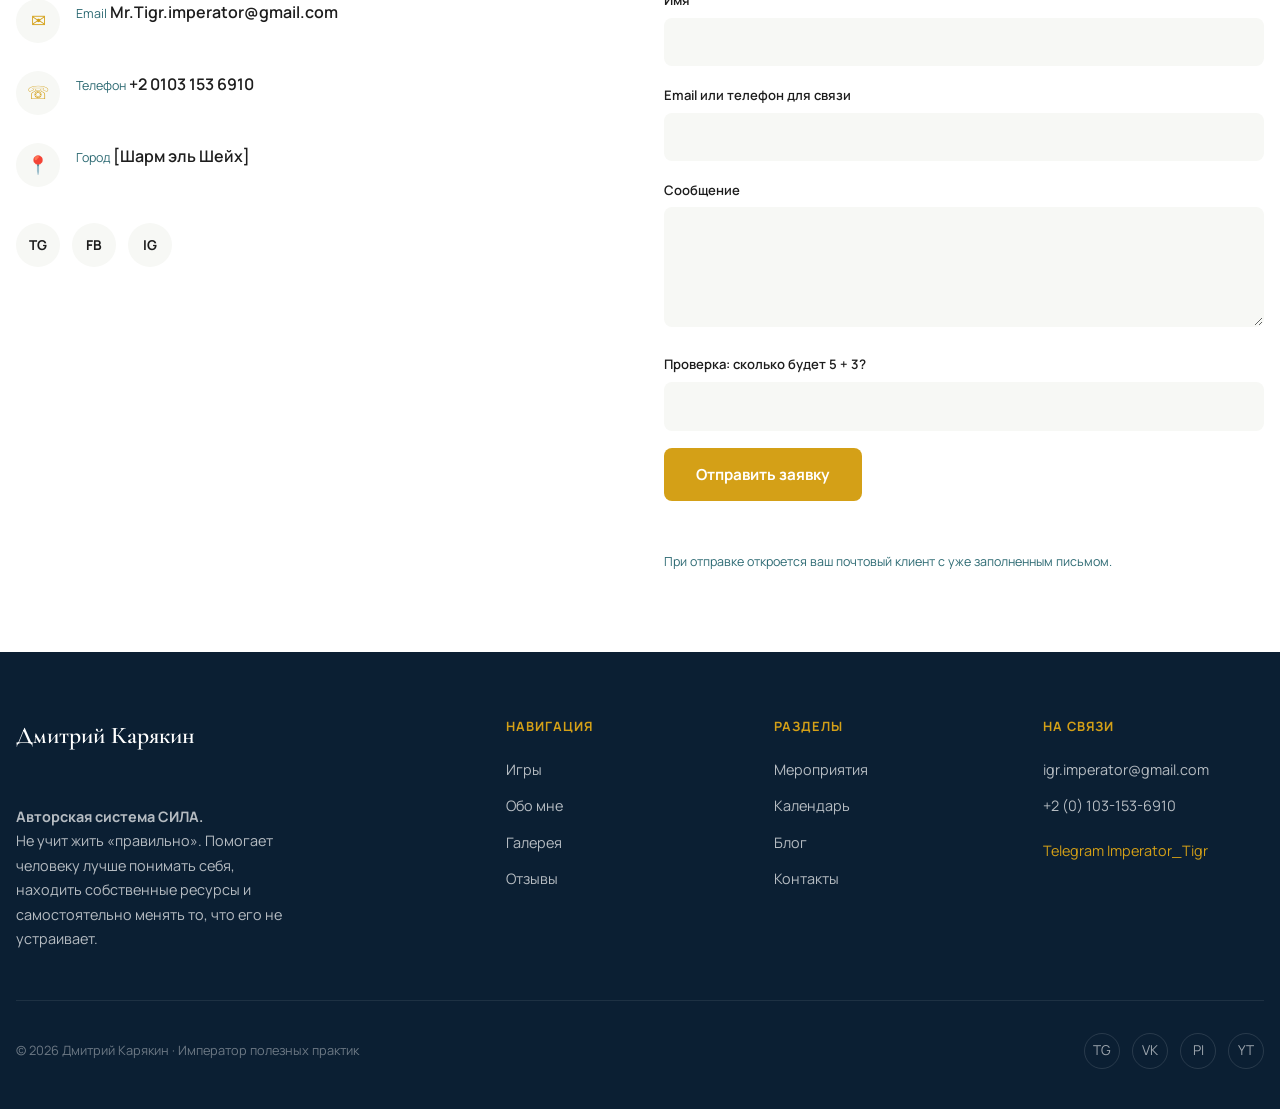
==== commit 1f9ce283: "Update index.html" ====
--- a/index.html
+++ b/index.html
@@ -489,7 +489,7 @@
 
                     <div class="about-text">
 						<p><br>Я готов делиться своими гипотезами - и так же готов отказаться от любой из них, если новые факты окажутся убедительнее. По-настоящему идея проверяется не у меня в голове, а в разговоре с людьми, которым важна истина, а не подтверждение собственных взглядов.
-						<b>То, что в резюме обычно не пишут</b>
+						<br><b>То, что в резюме обычно не пишут</b>
 						<br>Я не буду пытаться стать вашим другом - но вполне могу быть проводником в мир трансформационных игр, практик оздоровления и полезных привычек. Ни один из моих архетипов не заперт в чулане - и, кажется, именно из архетипа Шута я пишу такие тексты, как этот. Спросите меня при встрече (оффлайн или онлайн) - расскажу подробнее, какая у него роль в по-настоящему важных ситуациях.
 						<br><b>И ещё кое-что</b>
 						<br>СИЛА, как аббревиатура, - это ещё и Сообщество Интересных Людей. Впрочем именно эта интерпретация и была опорной. Меня привлекают представители семейства кошачьих. Львы, тигры, ирбисы, гепарды, домашние кошки... Всегда играют, активны и любознательны (в большинстве своём), но пазл сложился окончательно, когда я заметил: Тигры - это ведь ещё и Трансформационные Игры.
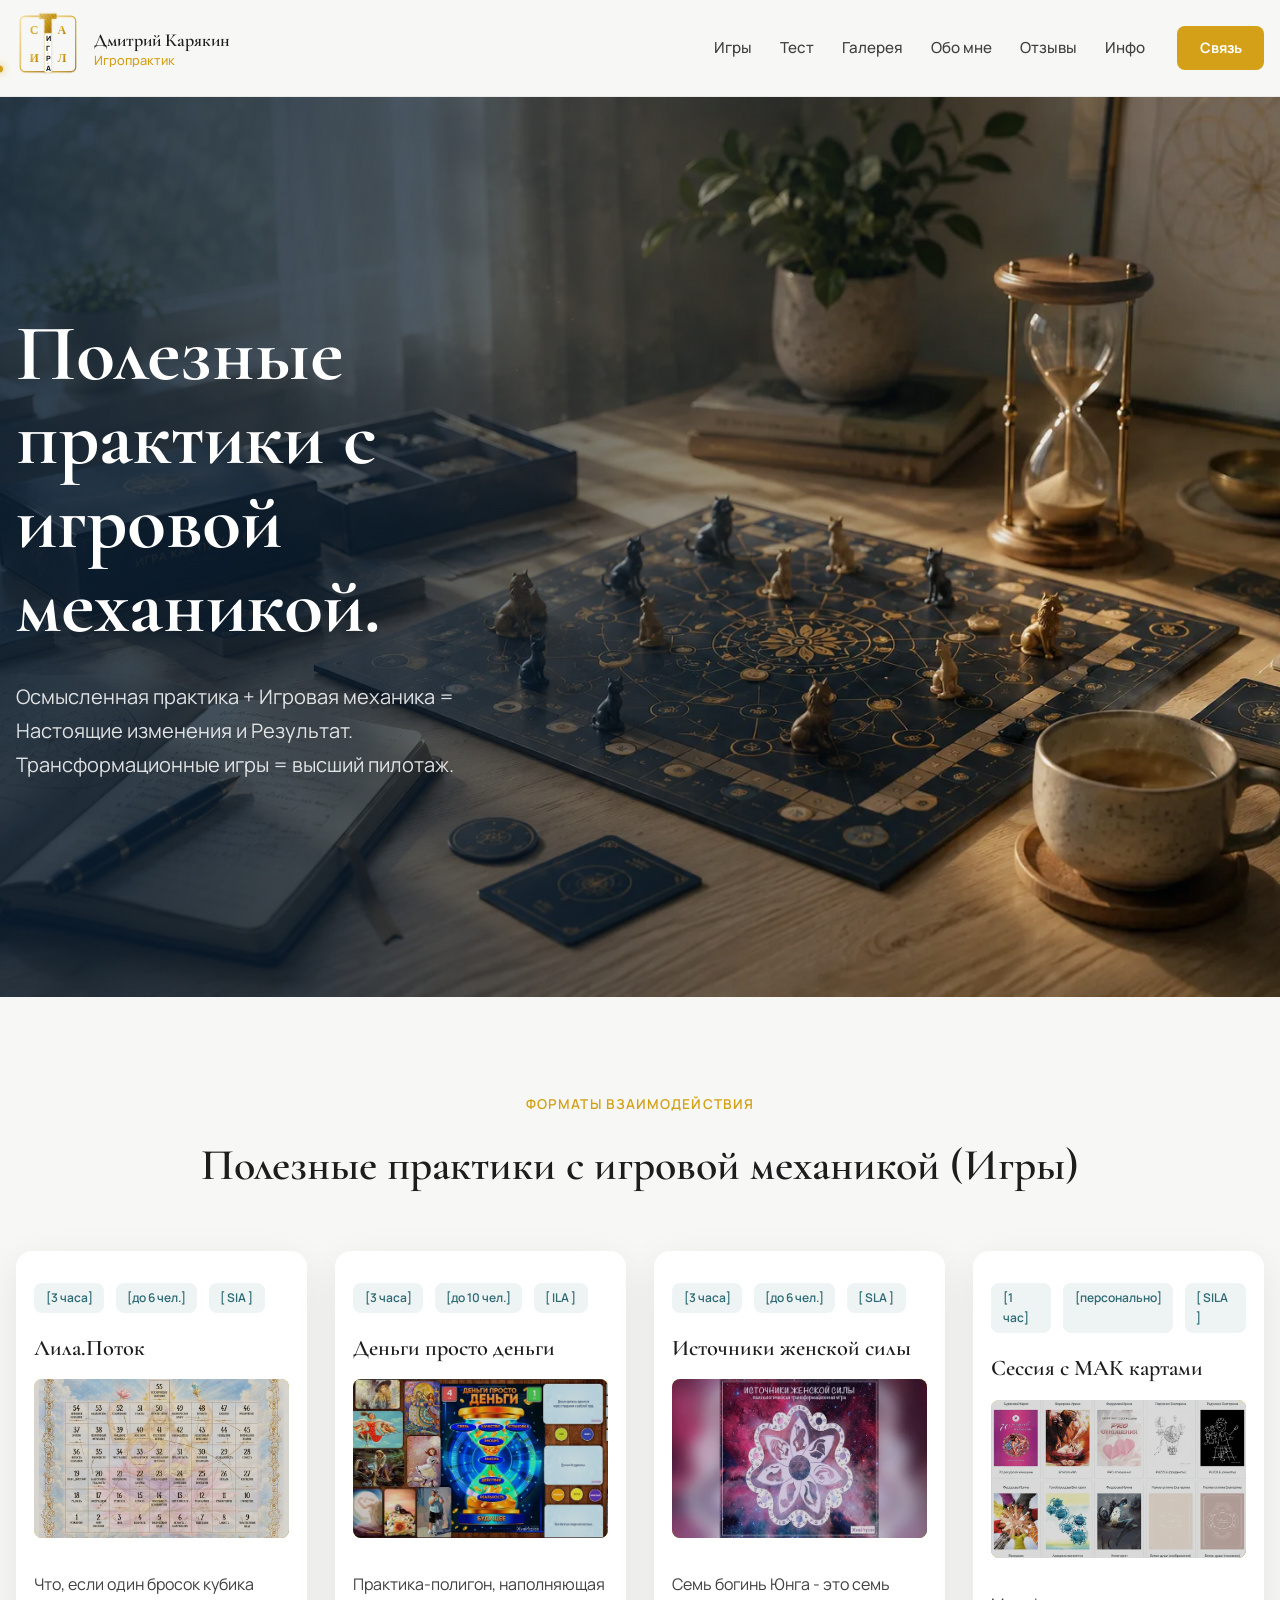
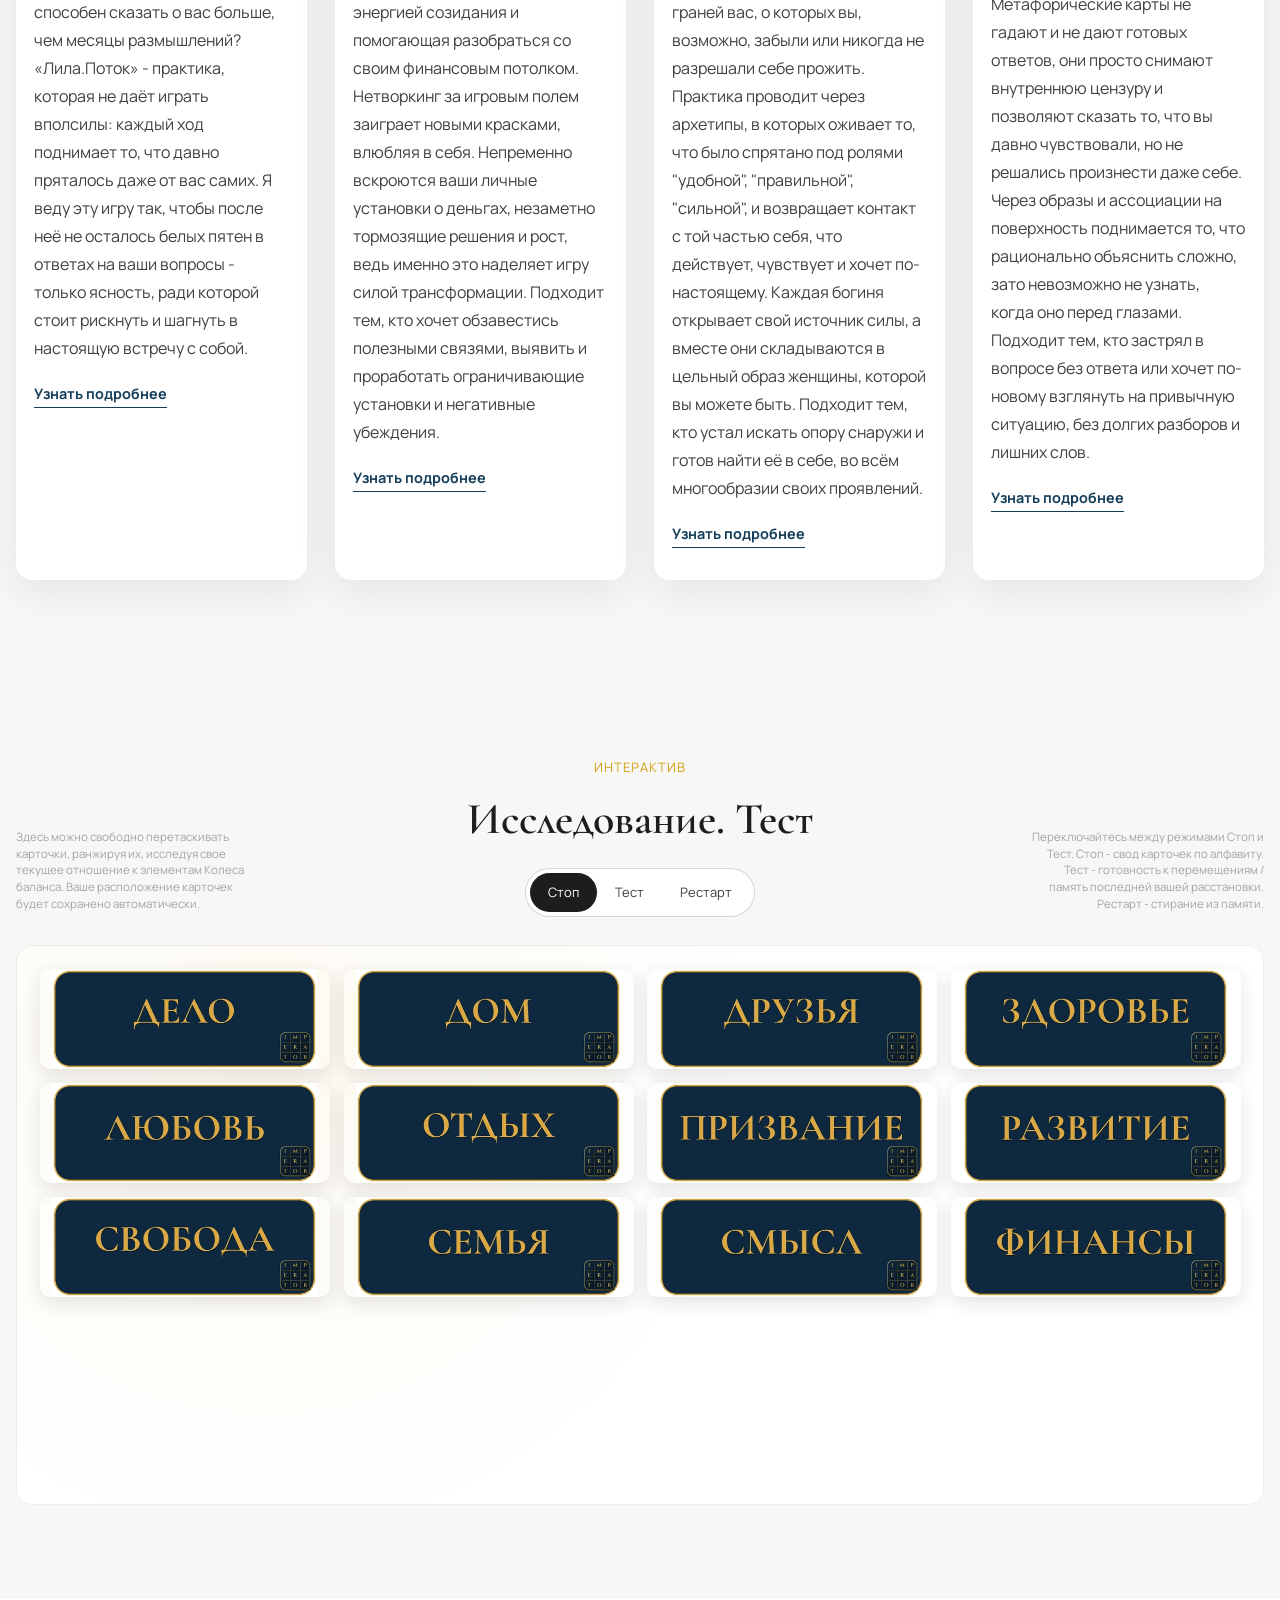
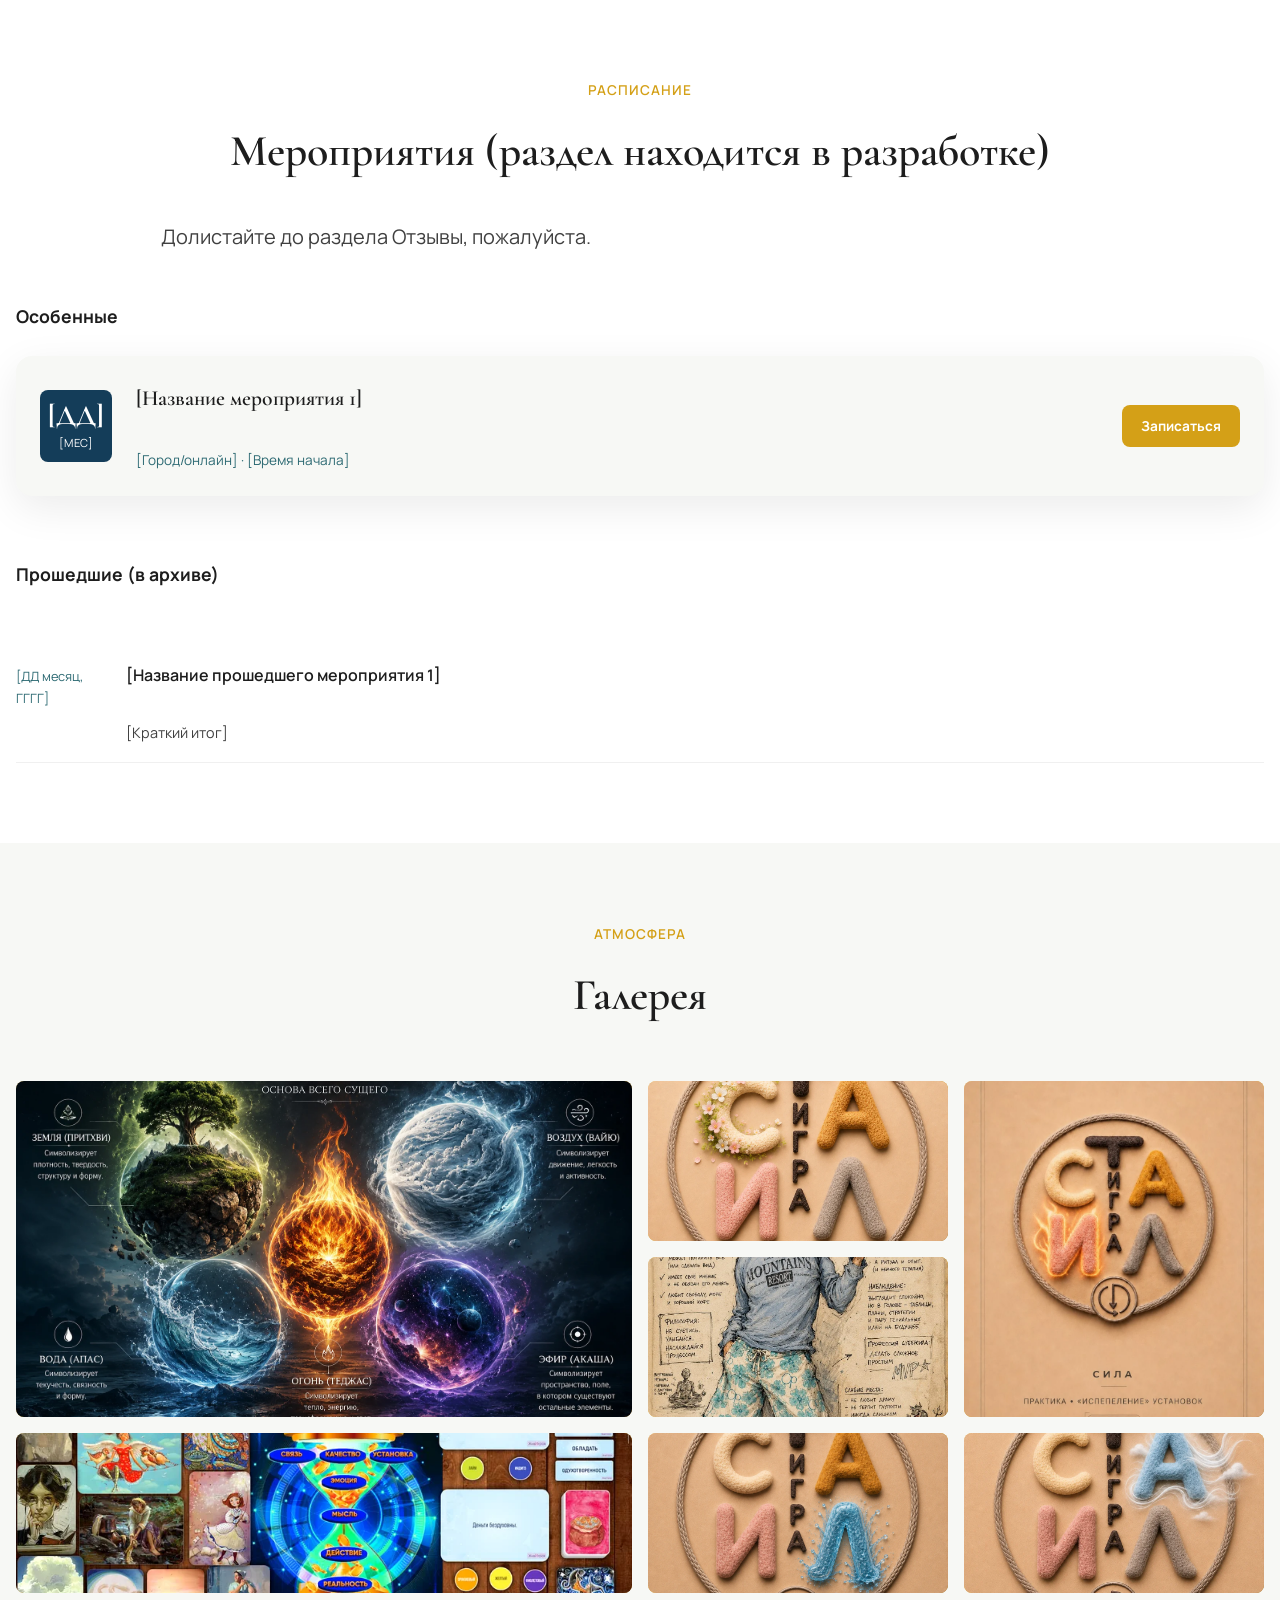
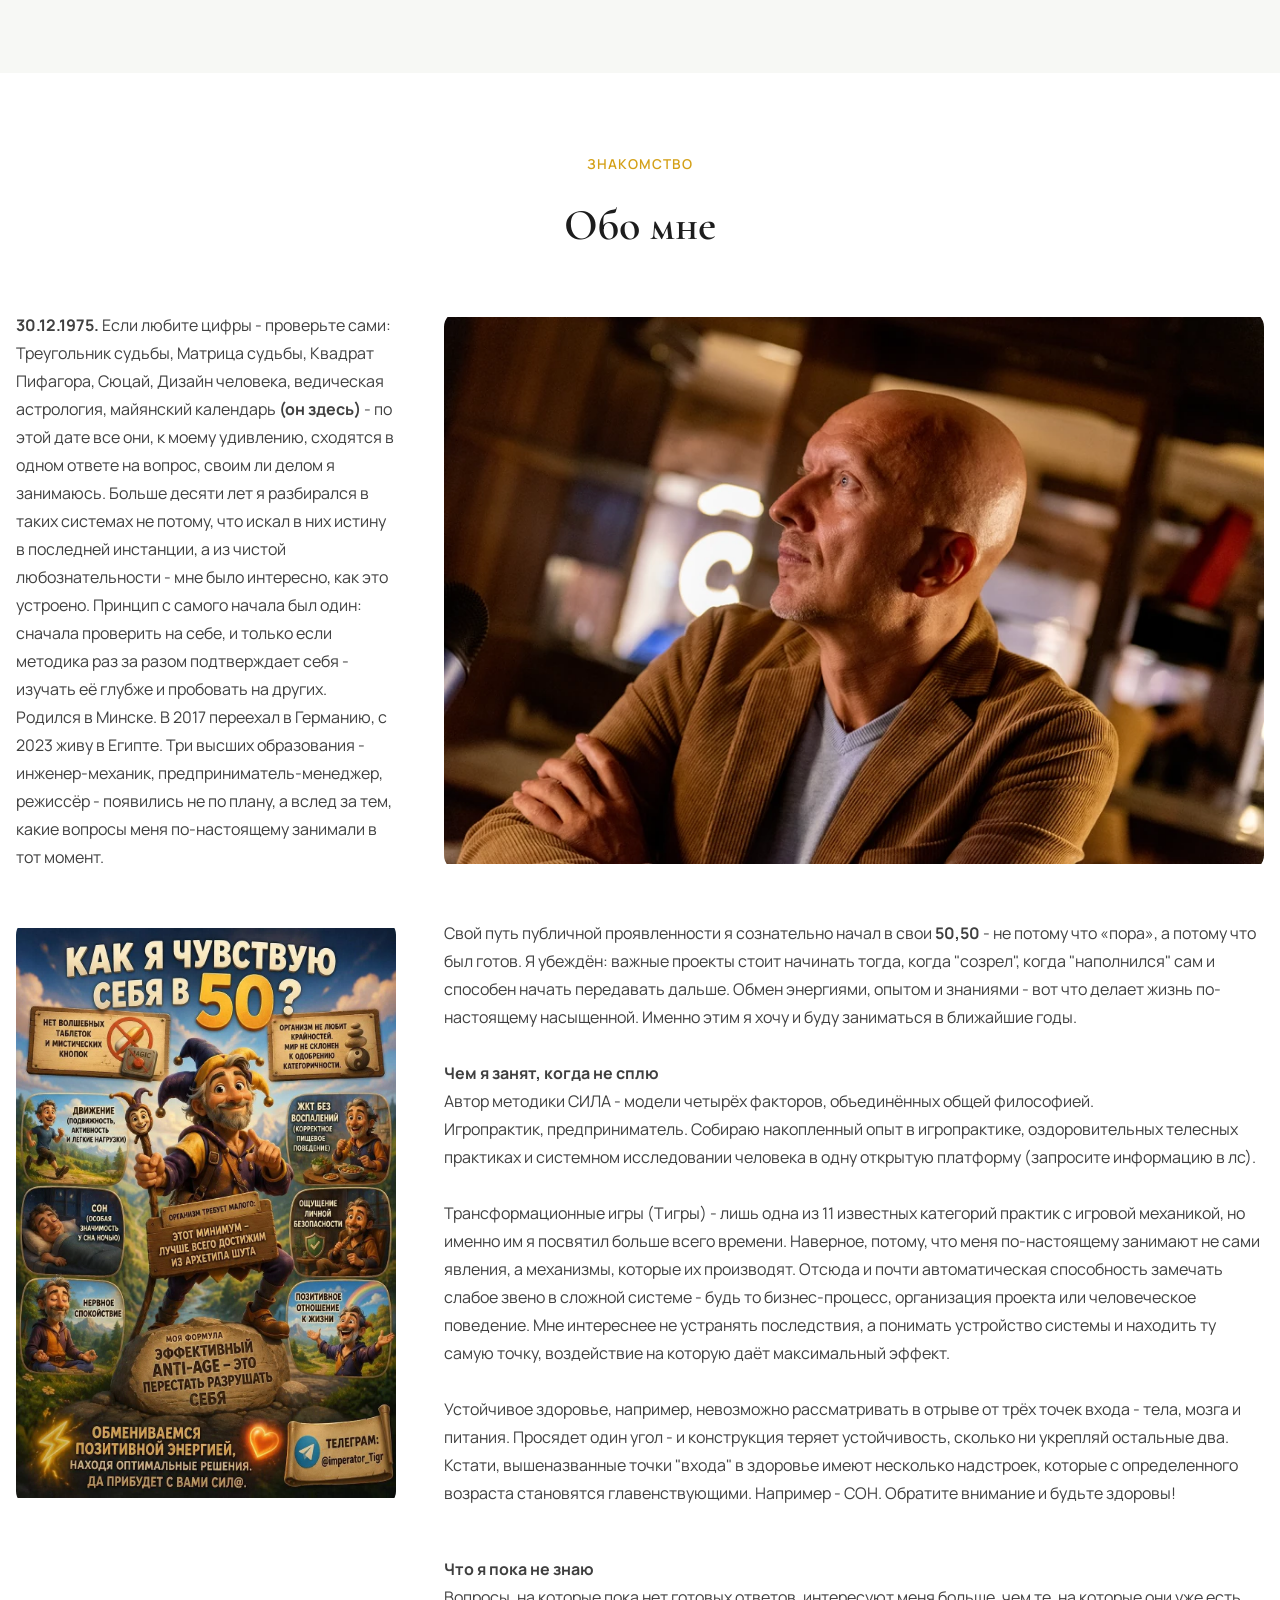
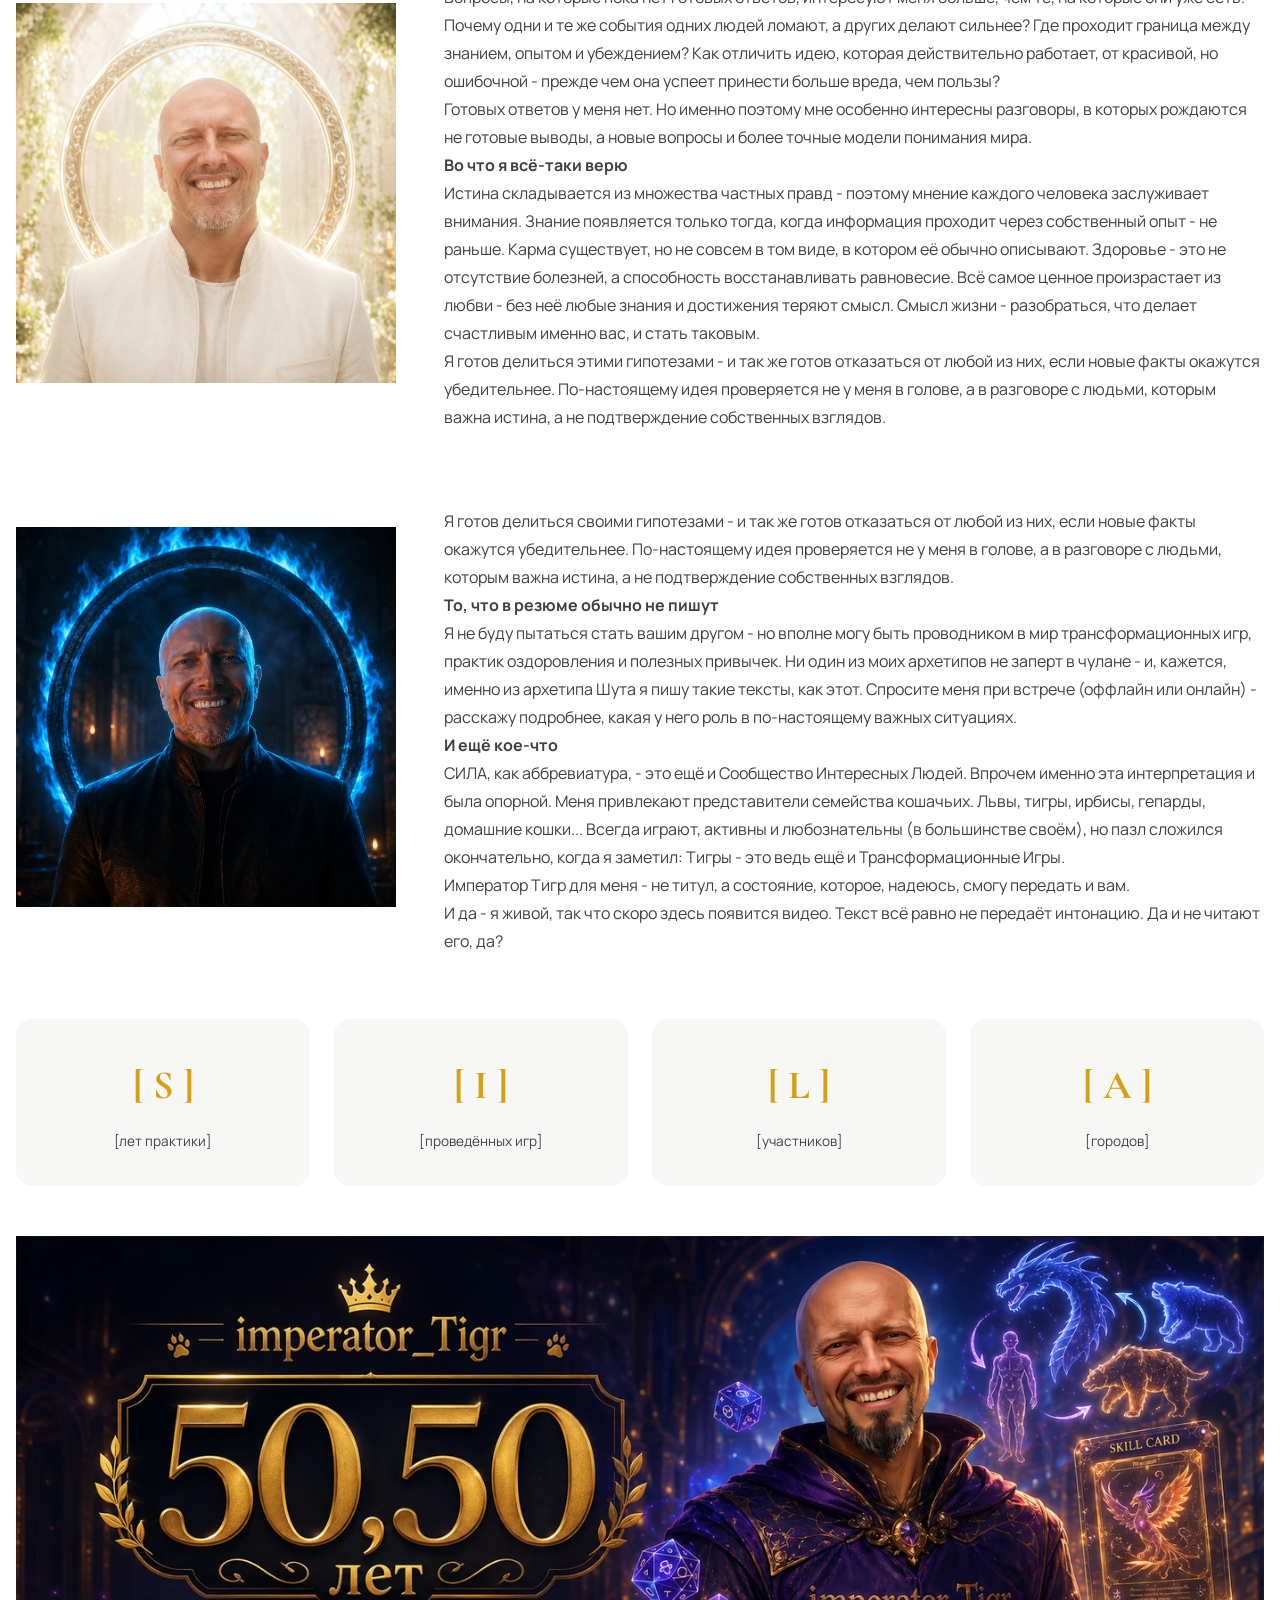
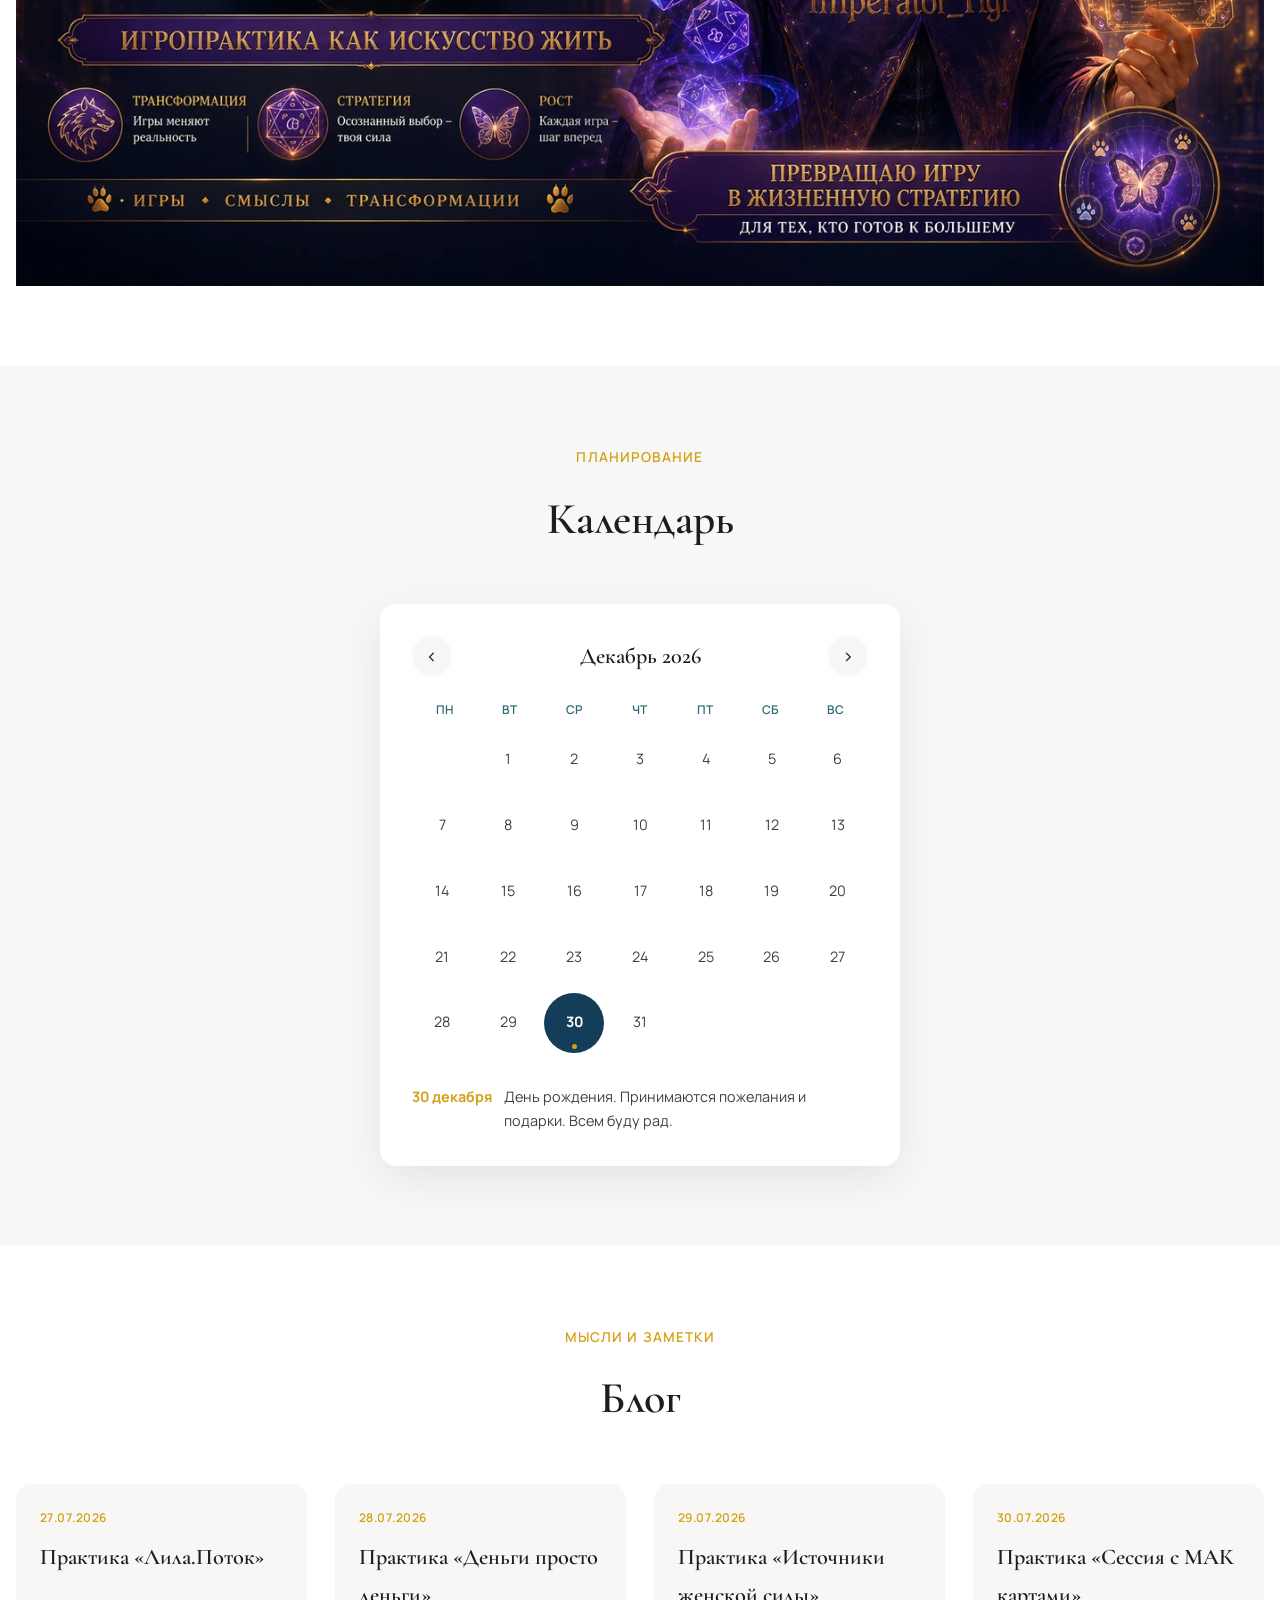
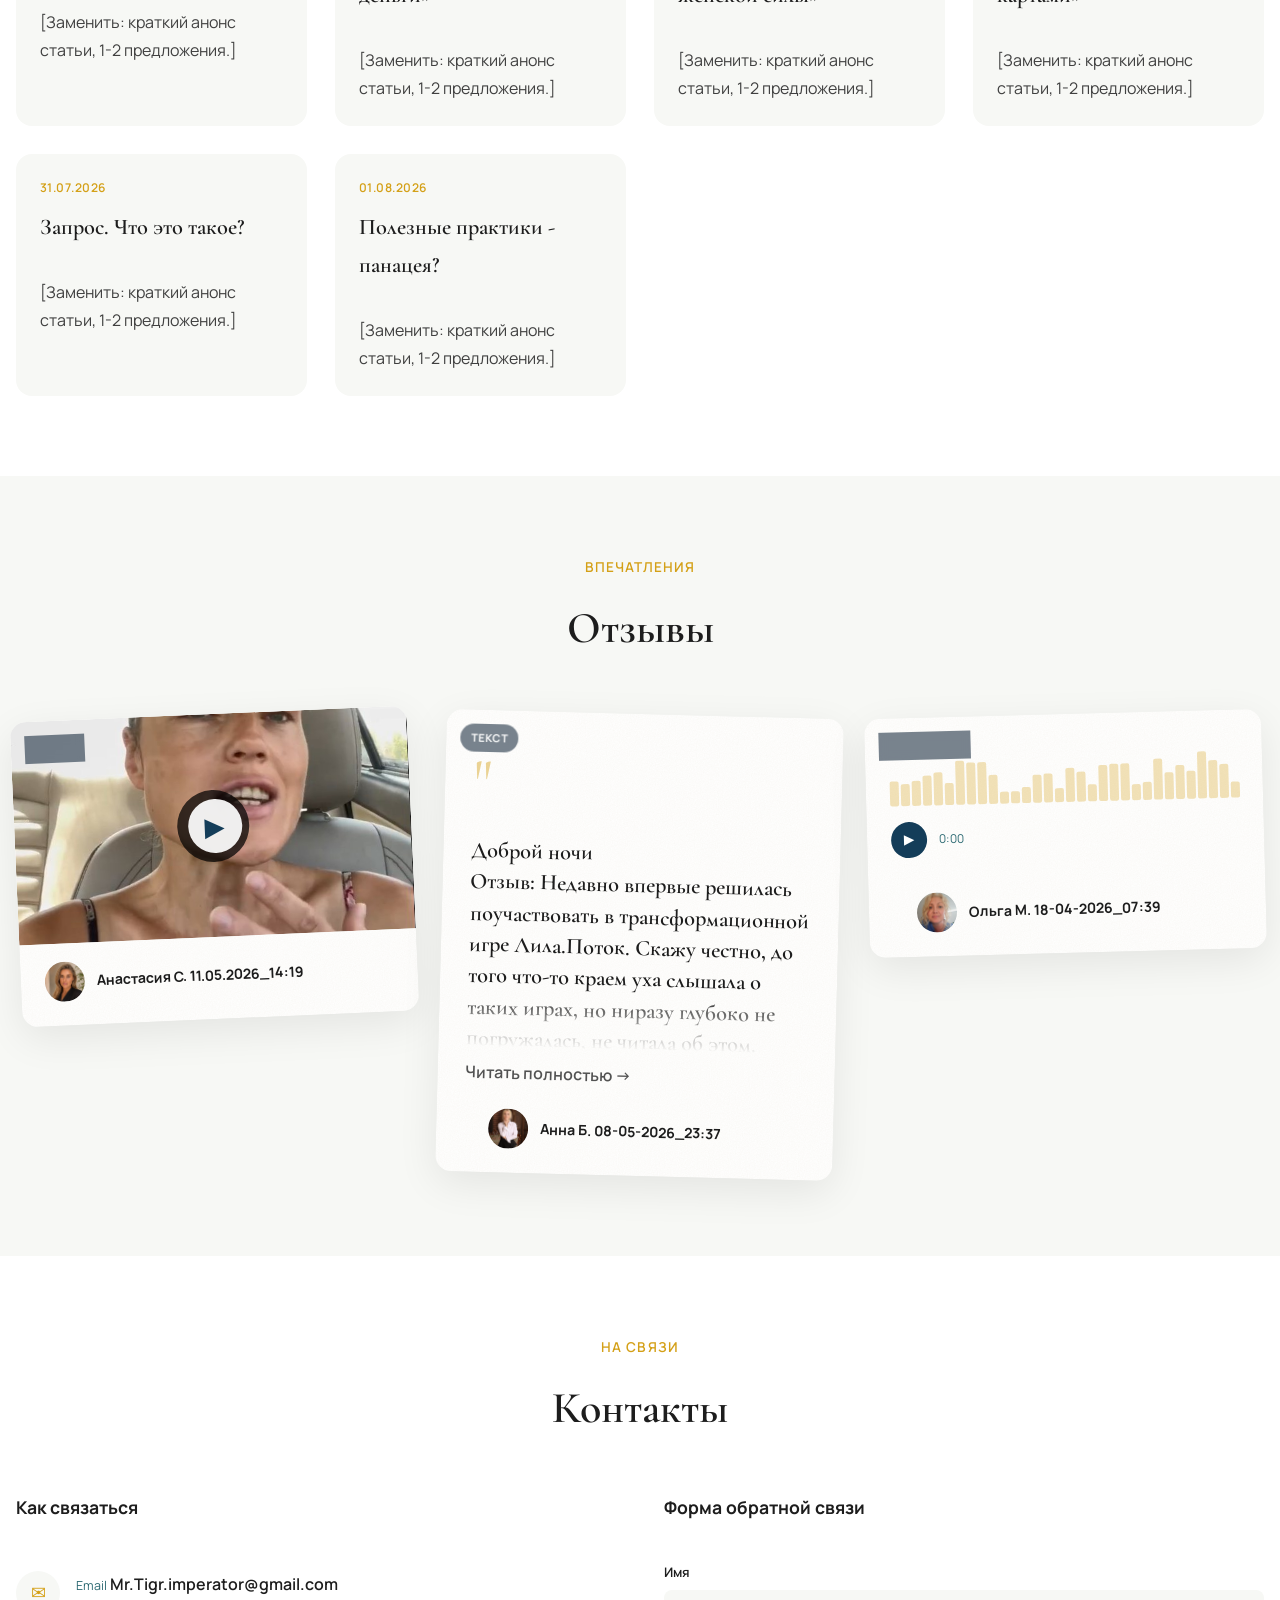
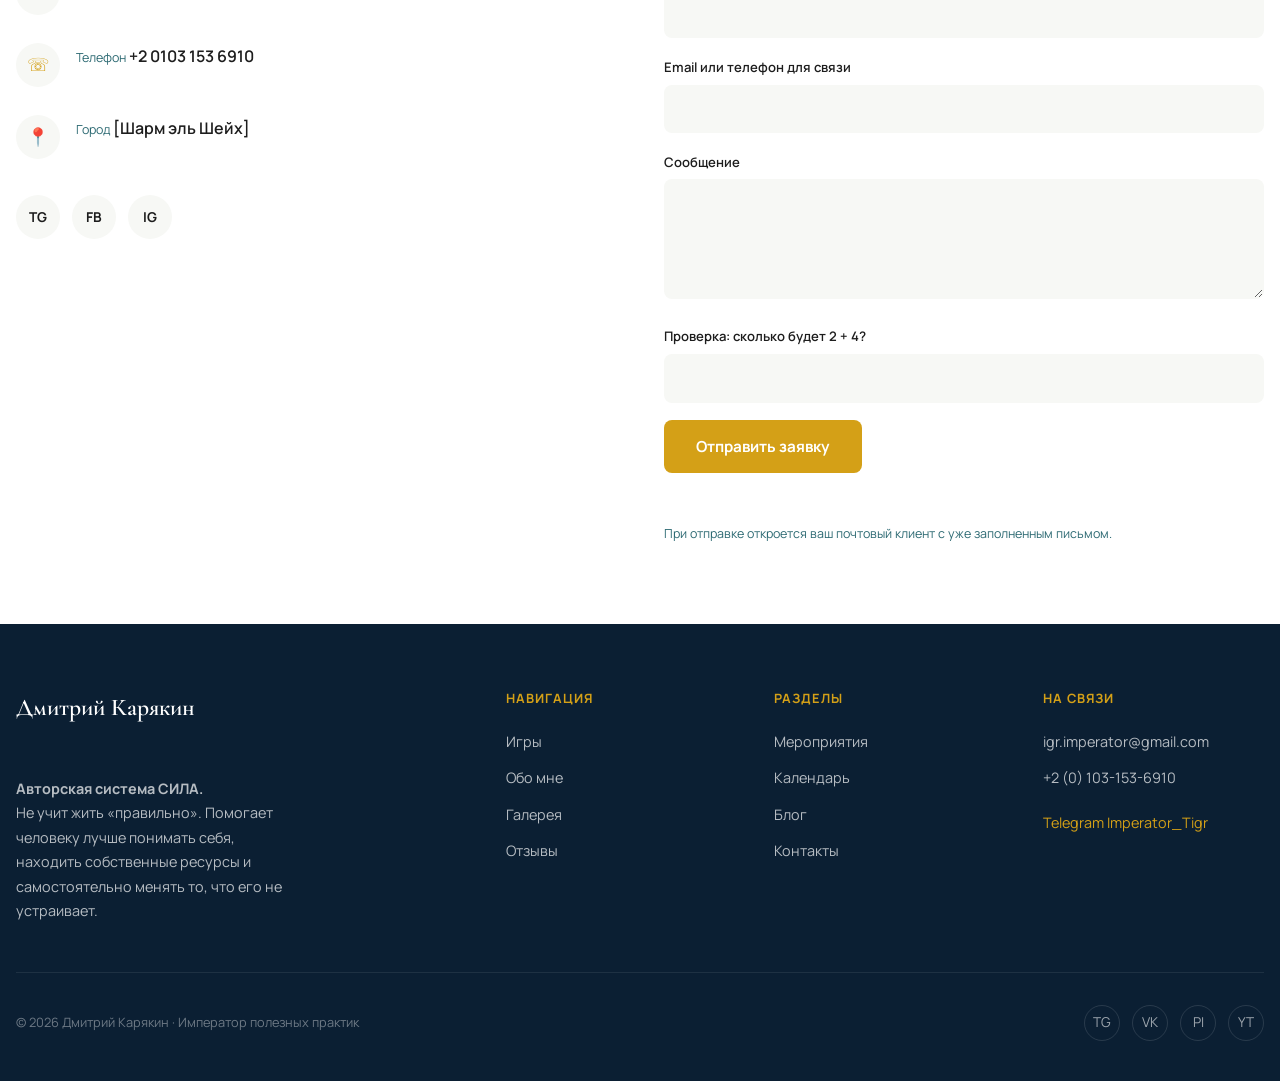
==== commit 62bd5e04: "Update index.html" ====
--- a/index.html
+++ b/index.html
@@ -473,7 +473,7 @@
 						<p><b>Что я пока не знаю</b>
 						<br>Вопросы, на которые пока нет готовых ответов, интересуют меня больше, чем те, на которые они уже есть. Почему одни и те же события одних людей ломают, а других делают сильнее? Где проходит граница между знанием, опытом и убеждением? Как отличить идею, которая действительно работает, от красивой, но ошибочной - прежде чем она успеет принести больше вреда, чем пользы?
 						<br>Готовых ответов у меня нет. Но именно поэтому мне особенно интересны разговоры, в которых рождаются не готовые выводы, а новые вопросы и более точные модели понимания мира.
-						<br><br><b>Во что я всё-таки верю</b>
+						<br><b>Во что я всё-таки верю</b>
 						<br>Истина складывается из множества частных правд - поэтому мнение каждого человека заслуживает внимания. Знание появляется только тогда, когда информация проходит через собственный опыт - не раньше. Карма существует, но не совсем в том виде, в котором её обычно описывают. Здоровье - это не отсутствие болезней, а способность восстанавливать равновесие. Всё самое ценное произрастает из любви - без неё любые знания и достижения теряют смысл. Смысл жизни - разобраться, что делает счастливым именно вас, и стать таковым.
 						<br>Я готов делиться этими гипотезами - и так же готов отказаться от любой из них, если новые факты окажутся убедительнее. По-настоящему идея проверяется не у меня в голове, а в разговоре с людьми, которым важна истина, а не подтверждение собственных взглядов.
 						
--- a/src/css/components/about.css
+++ b/src/css/components/about.css
@@ -42,26 +42,29 @@
         gap:2rem;
     }
 
-    /* ===== Горизонтальный скролл фото на мобильном ===== */
     .about-photo{
-        aspect-ratio:auto;
-        overflow-x:auto;
-        -webkit-overflow-scrolling:touch;
-        scrollbar-width:none;
-        border-radius:var(--radius-md);
-        max-width:100%;
+        position: relative;
+        /* даём фото собственную высоту, независимую от текста */
+        aspect-ratio: 3 / 4;      /* подберите под свои фото: 1/1, 4/3, 3/4 */
+        min-height: 260px;
+        overflow: hidden;         /* убрали бессмысленный overflow-x:auto */
+        border-radius: var(--radius-md);
+        max-width: 100%;
     }
 
-    .about-photo::-webkit-scrollbar{
-        display:none;
+    .about-photo picture{
+        position: absolute;
+        inset: 0;
+        display: flex;
+        align-items: center;
+        justify-content: center;
     }
 
     .about-photo img{
-        width:auto;
-        height:260px;       /* фиксированная высота */
-        max-width:none;
-        object-fit:cover;
-        display:block;
+        width: 100%;
+        height: 100%;
+        object-fit: cover;        /* cover заполнит рамку; если важно показать всё фото — поставьте contain */
+        display: block;
     }
 }
 
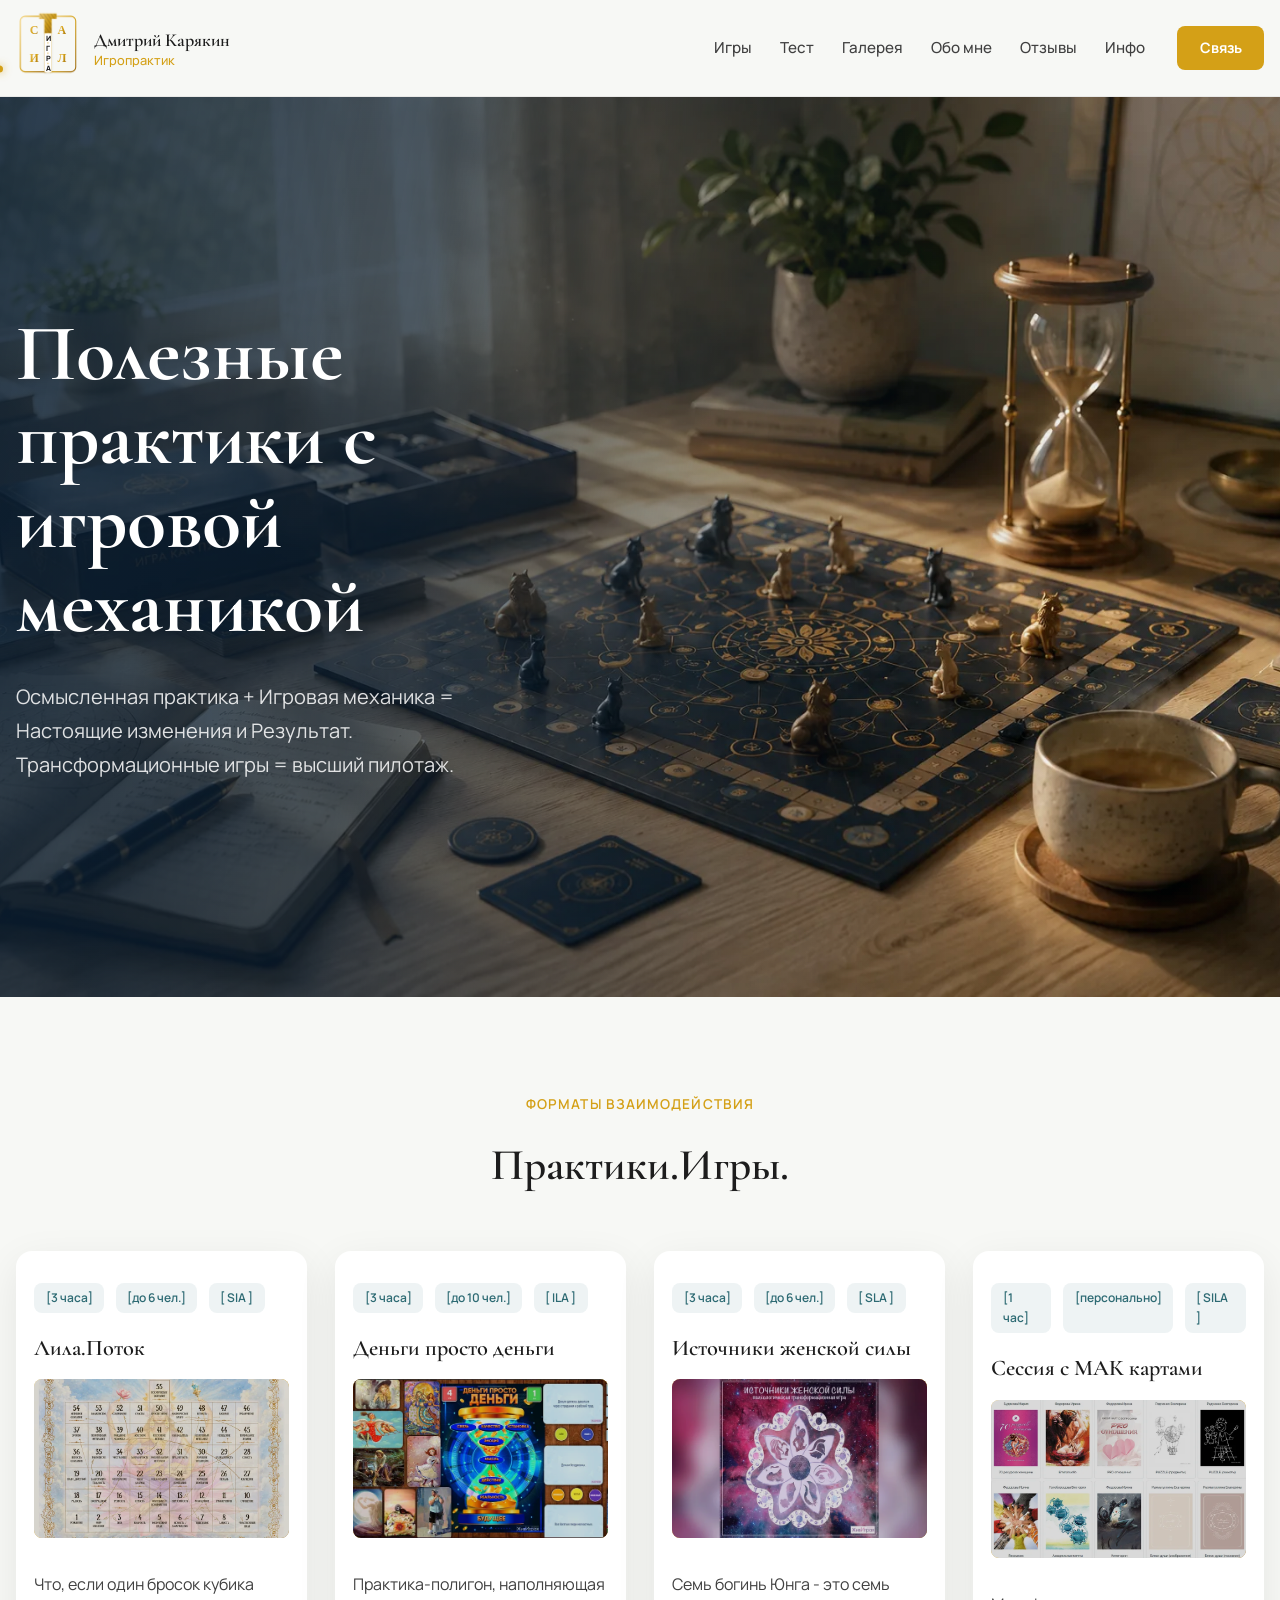
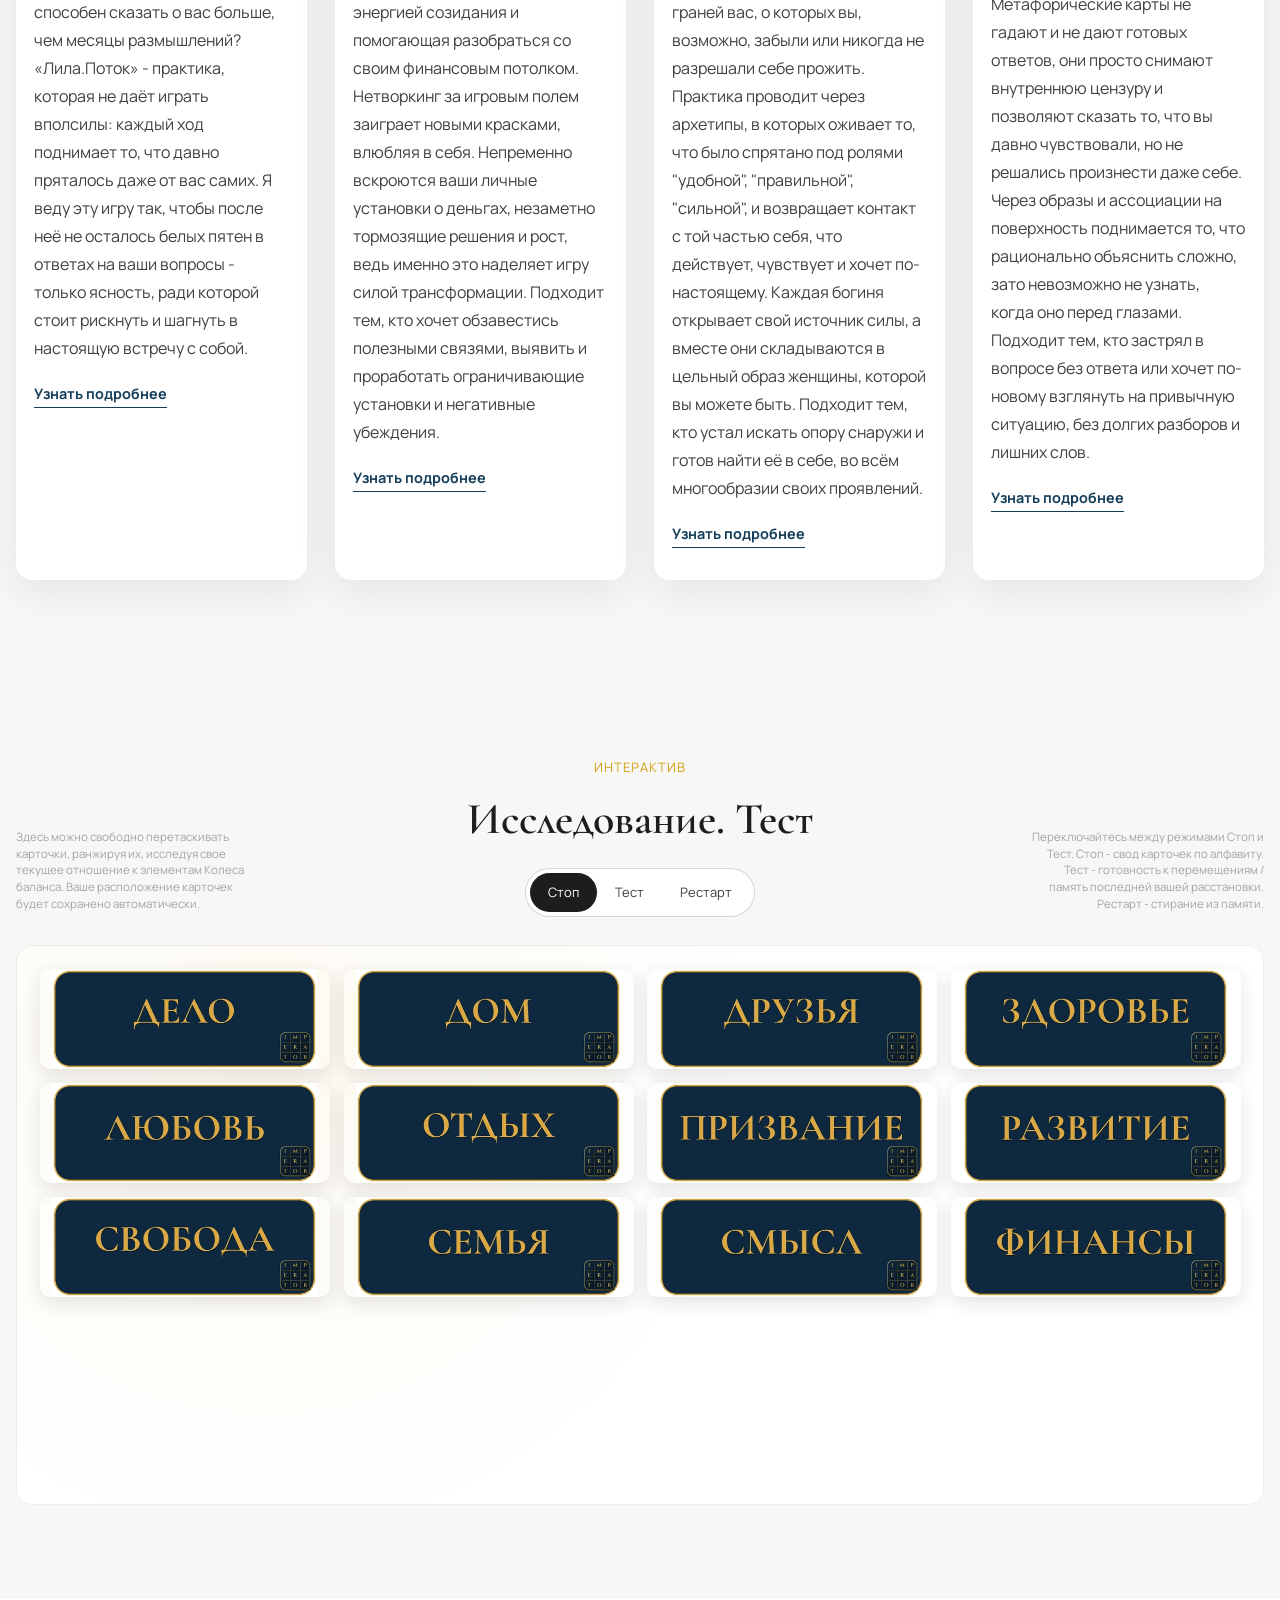
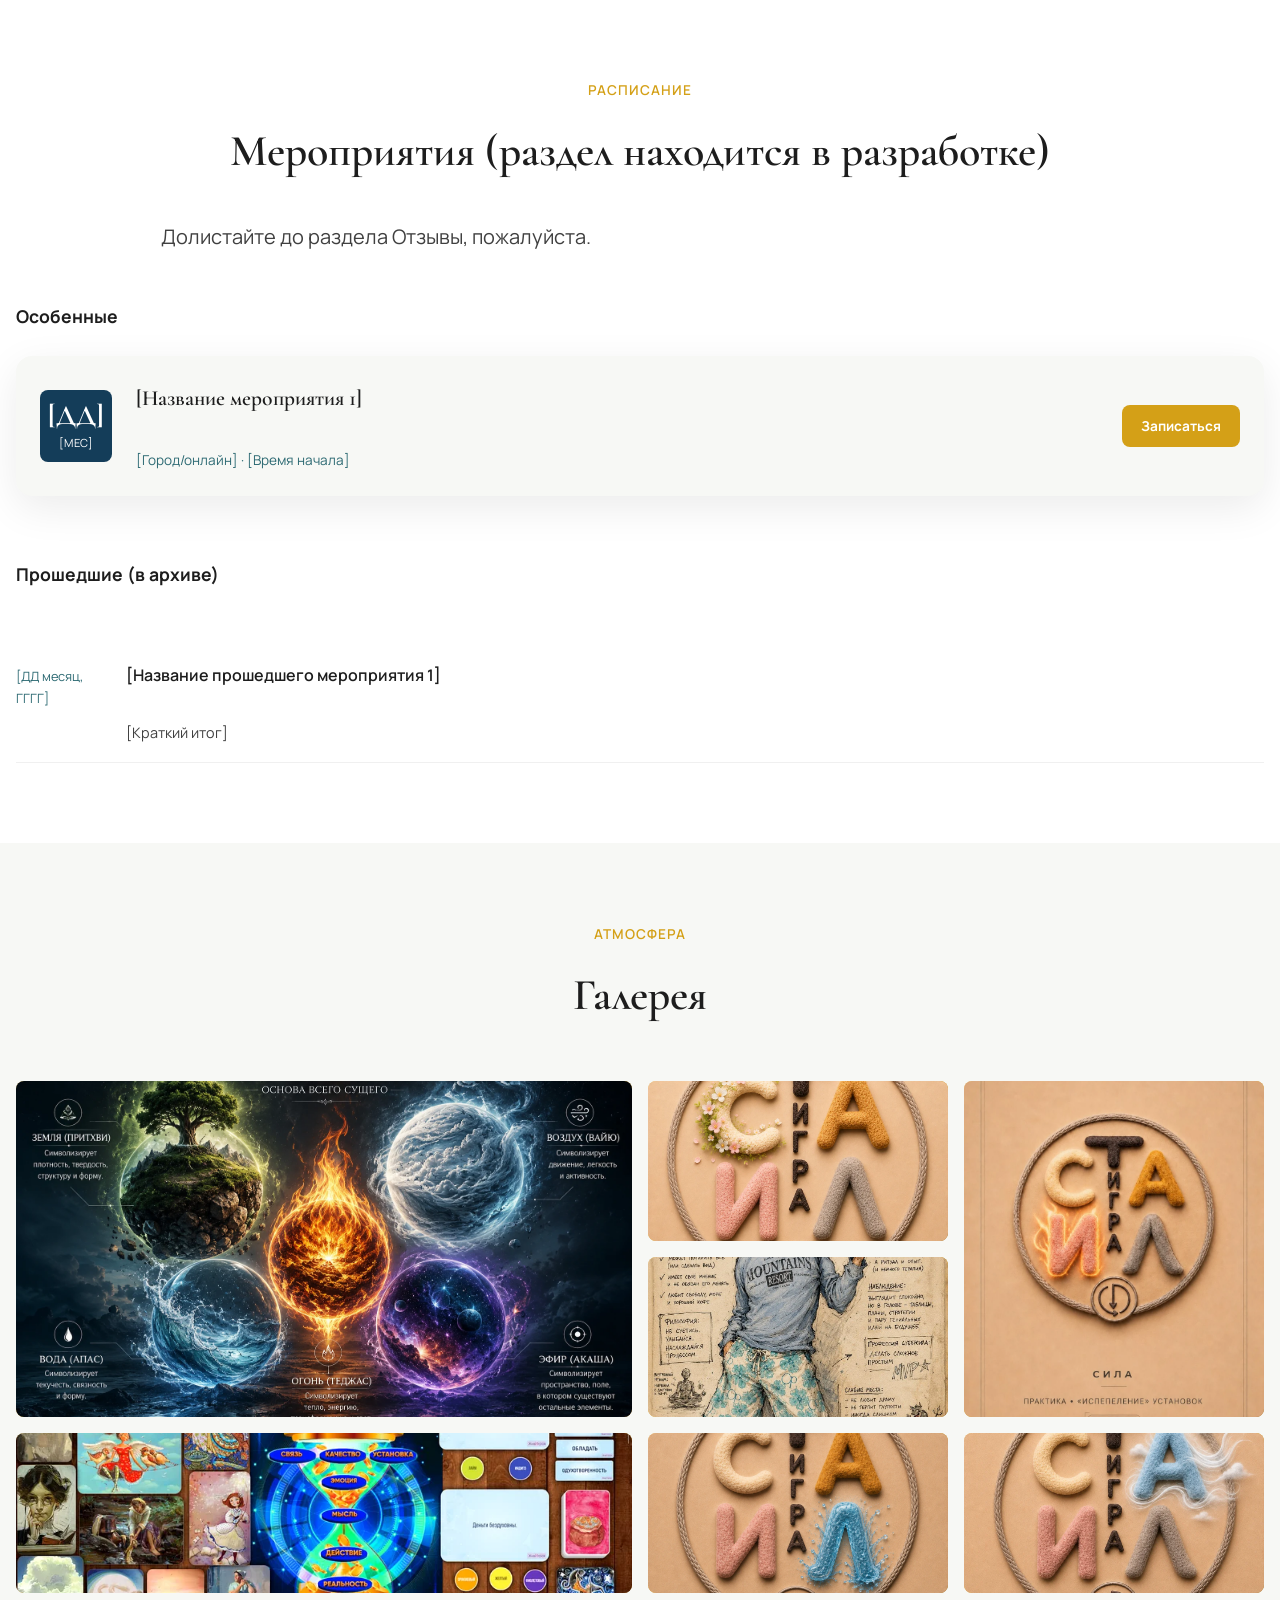
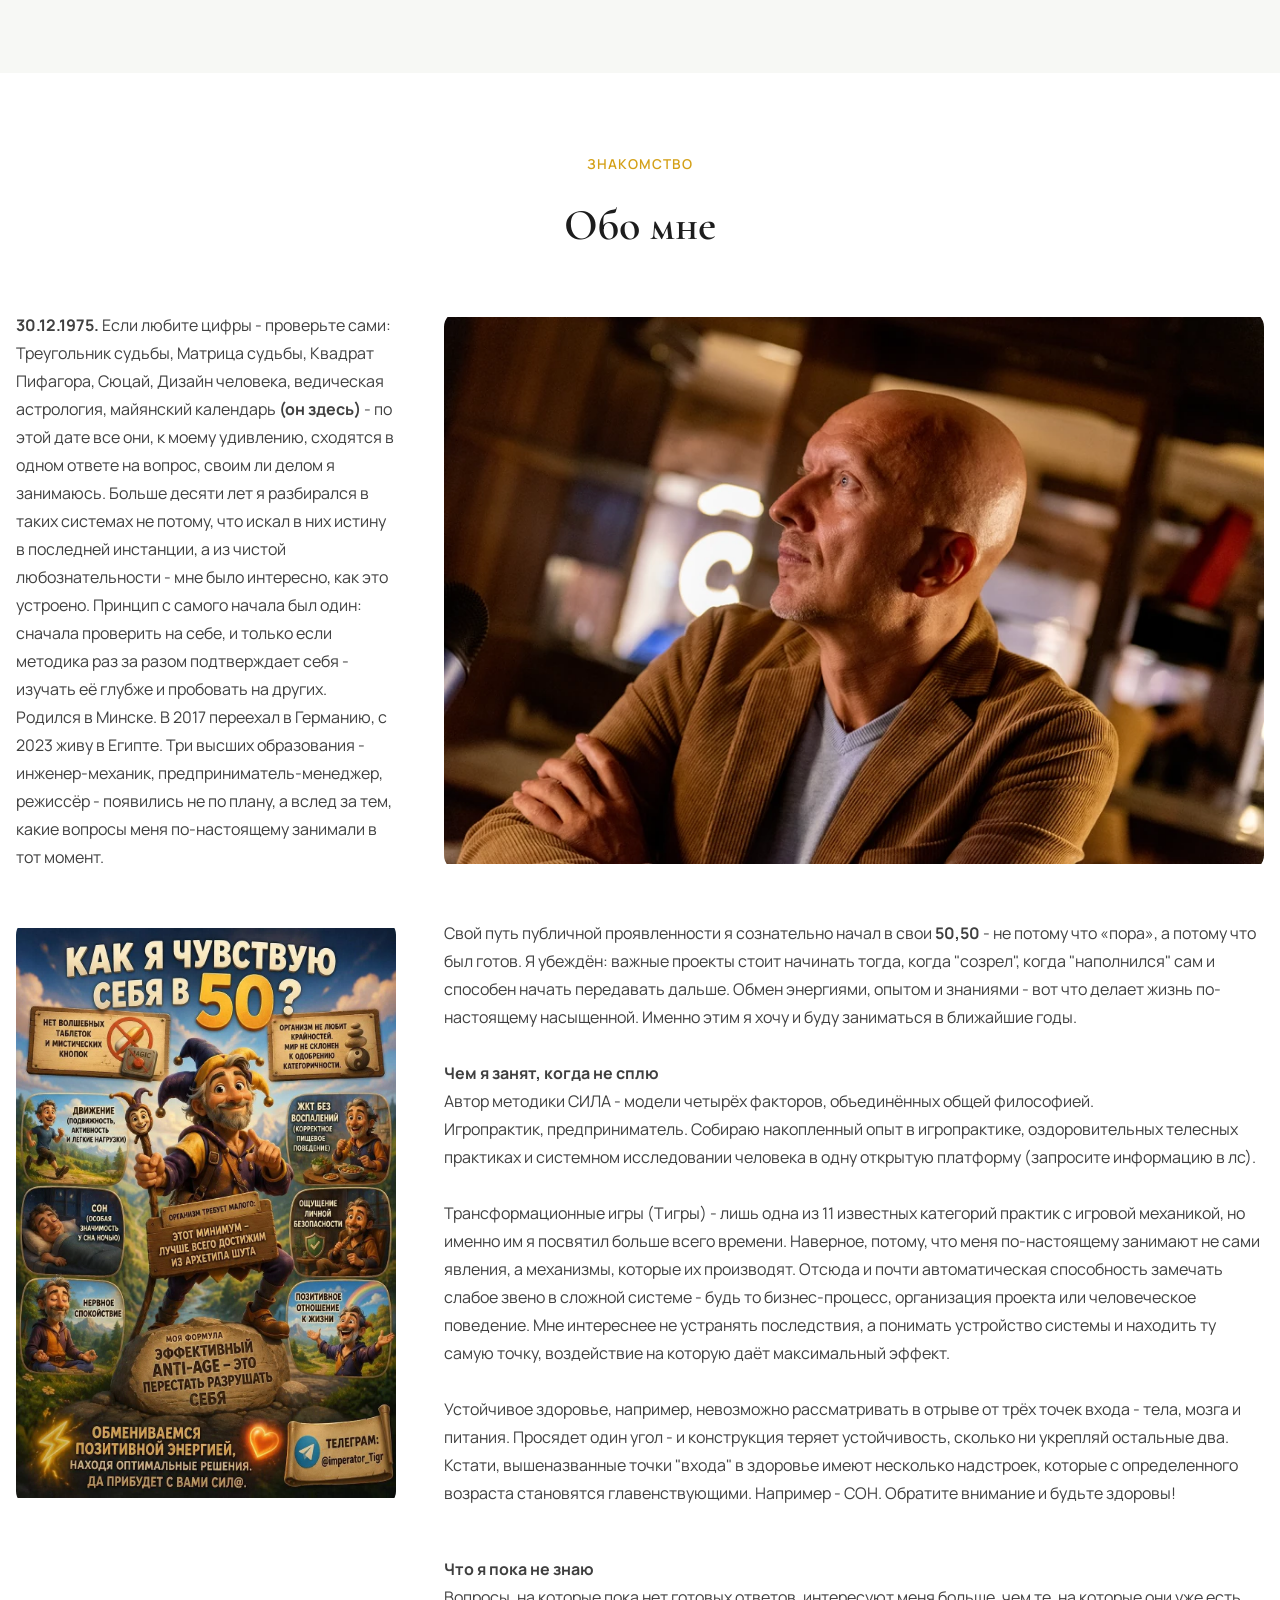
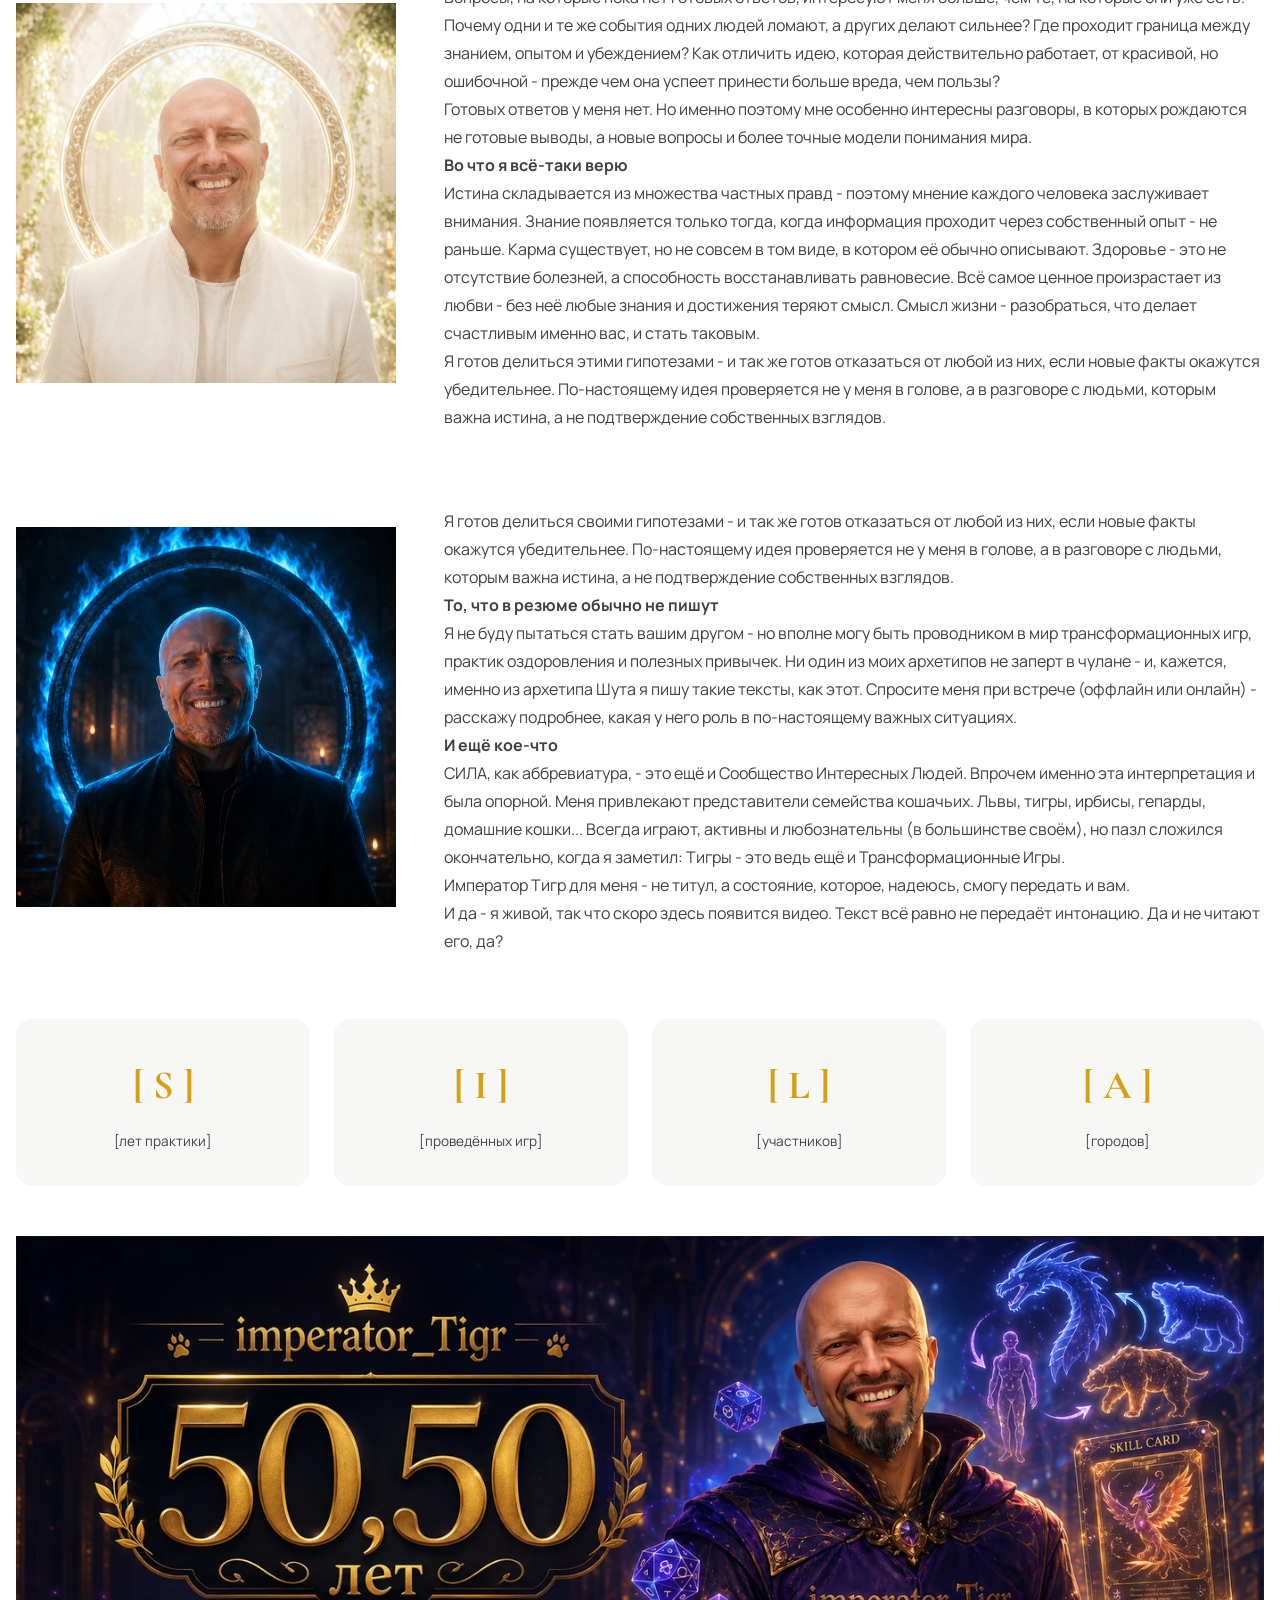
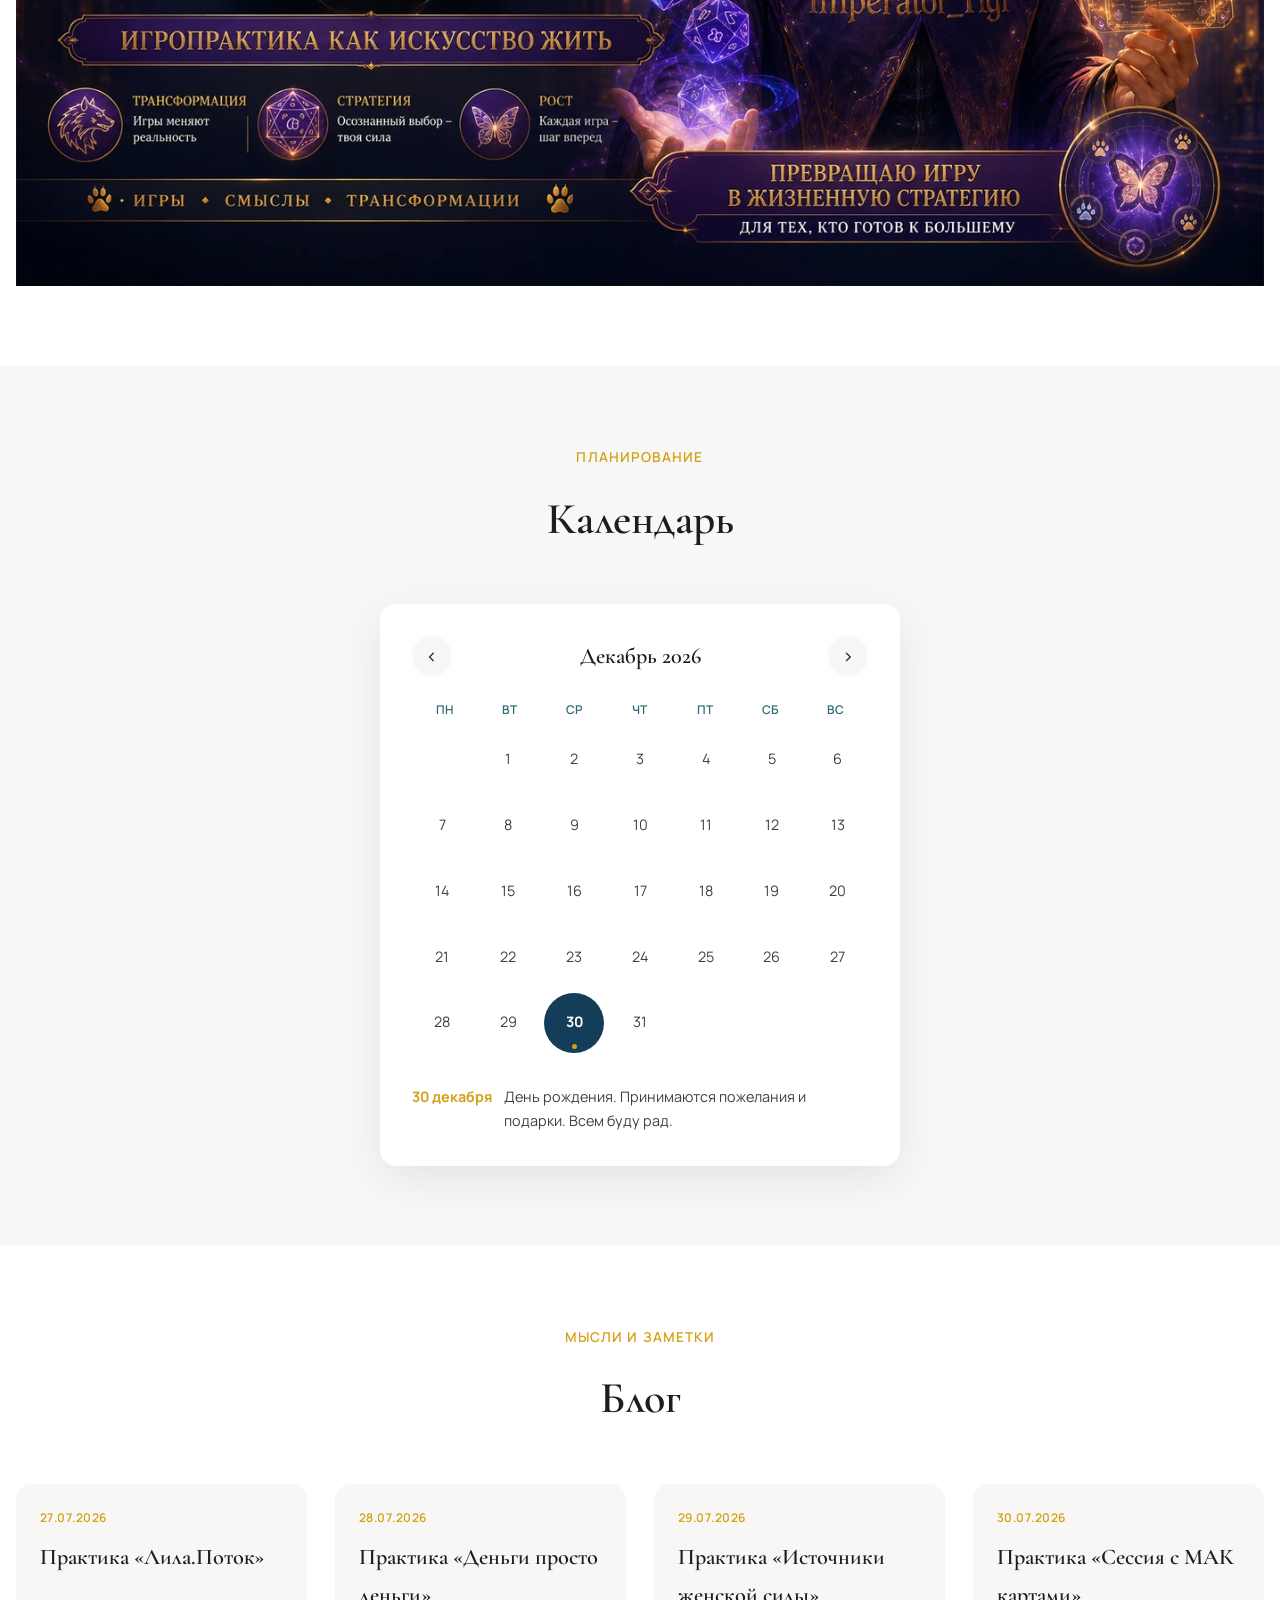
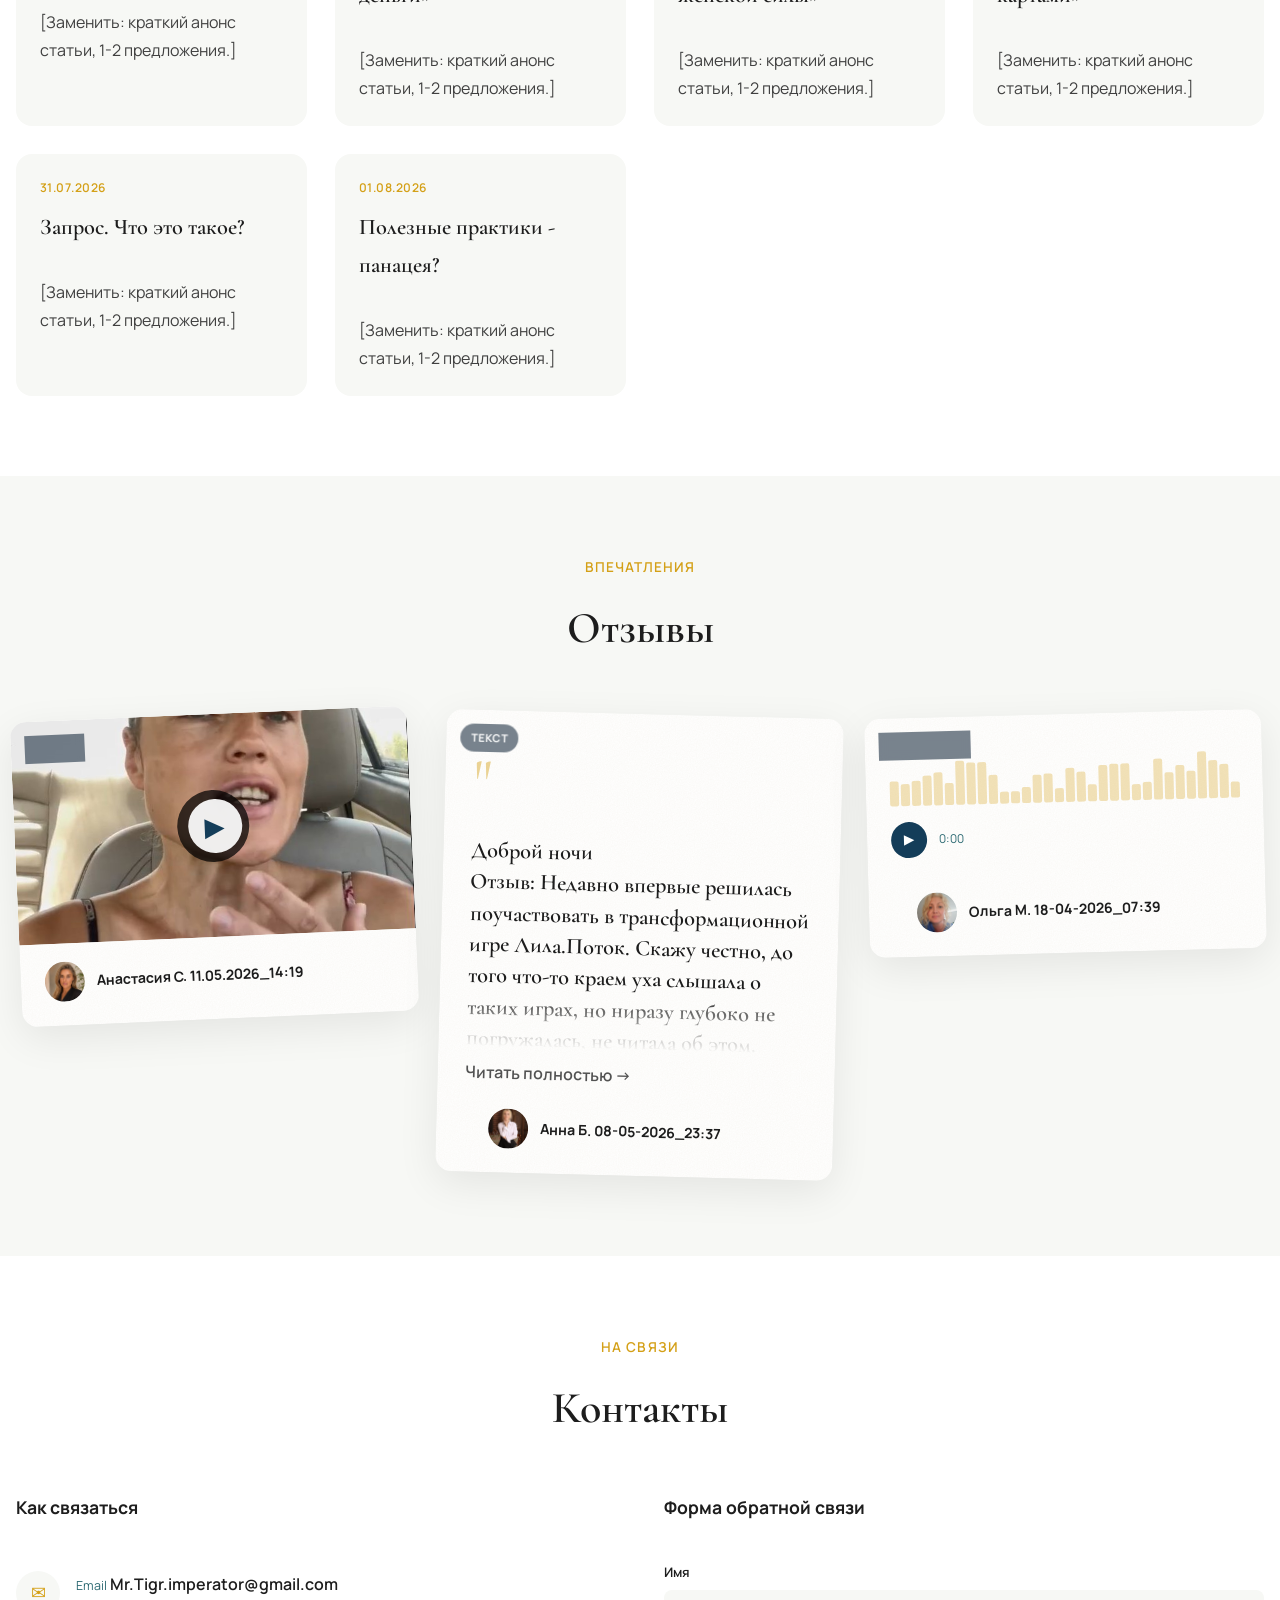
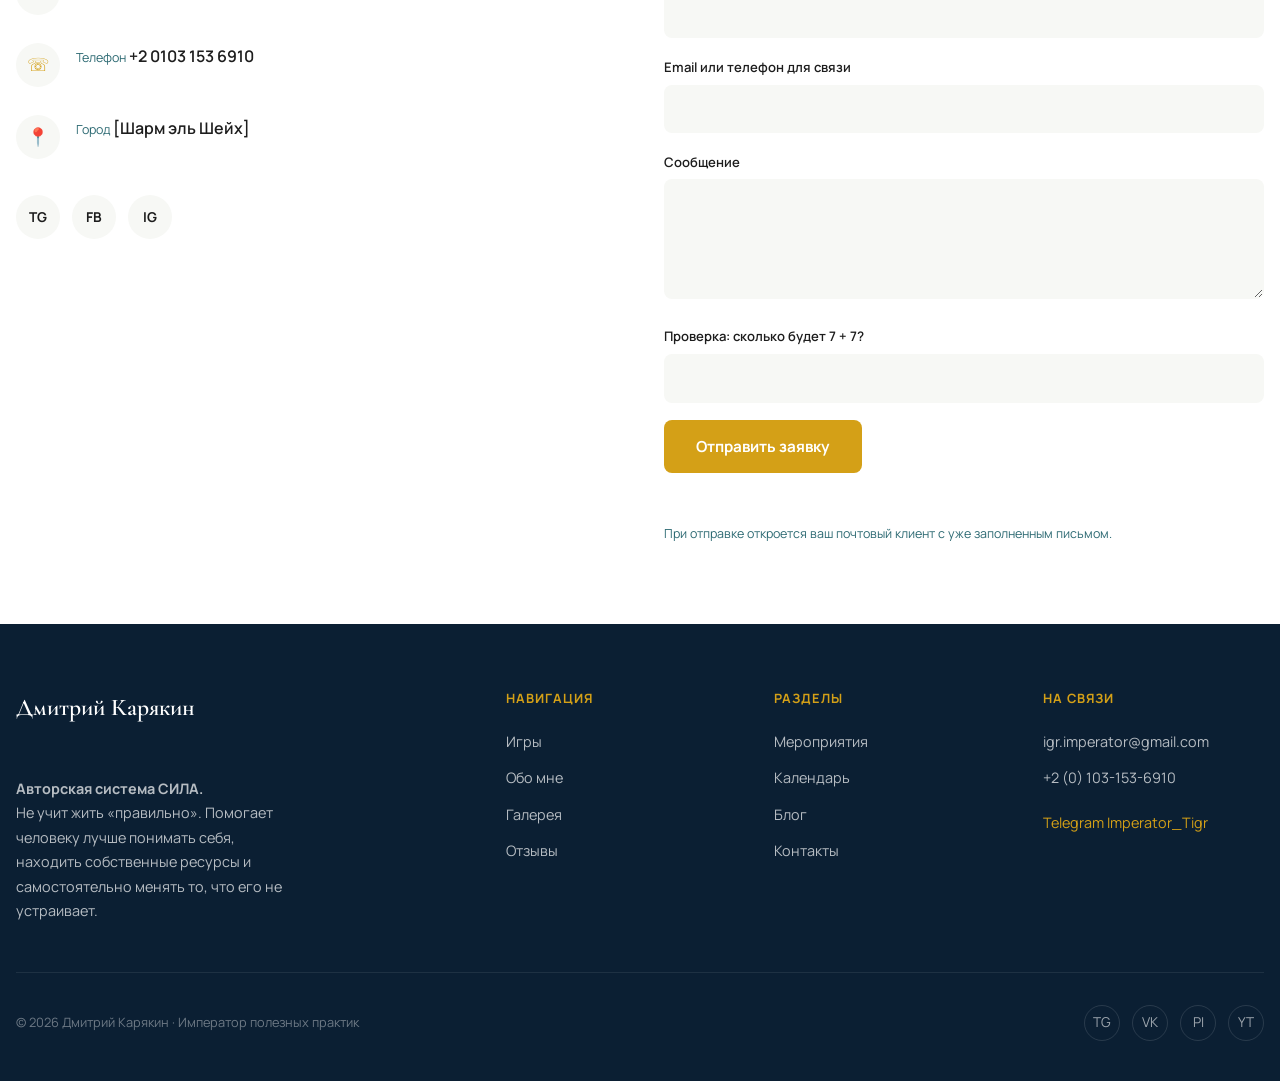
==== commit eb17dfef: "Update index.html" ====
--- a/index.html
+++ b/index.html
@@ -86,7 +86,7 @@
             <div class="container">
 
                 <h1>
-                    Полезные практики с игровой механикой.
+                    Полезные практики с игровой механикой
                 </h1>
 
                 <p>
@@ -108,7 +108,7 @@
 
                     <span class="section-eyebrow">Форматы Взаимодействия</span>
 
-                    <h2 class="section-title">Полезные практики с игровой механикой (Игры)</h2>
+                    <h2 class="section-title">Практики.Игры.</h2>
 
                 </div>
 
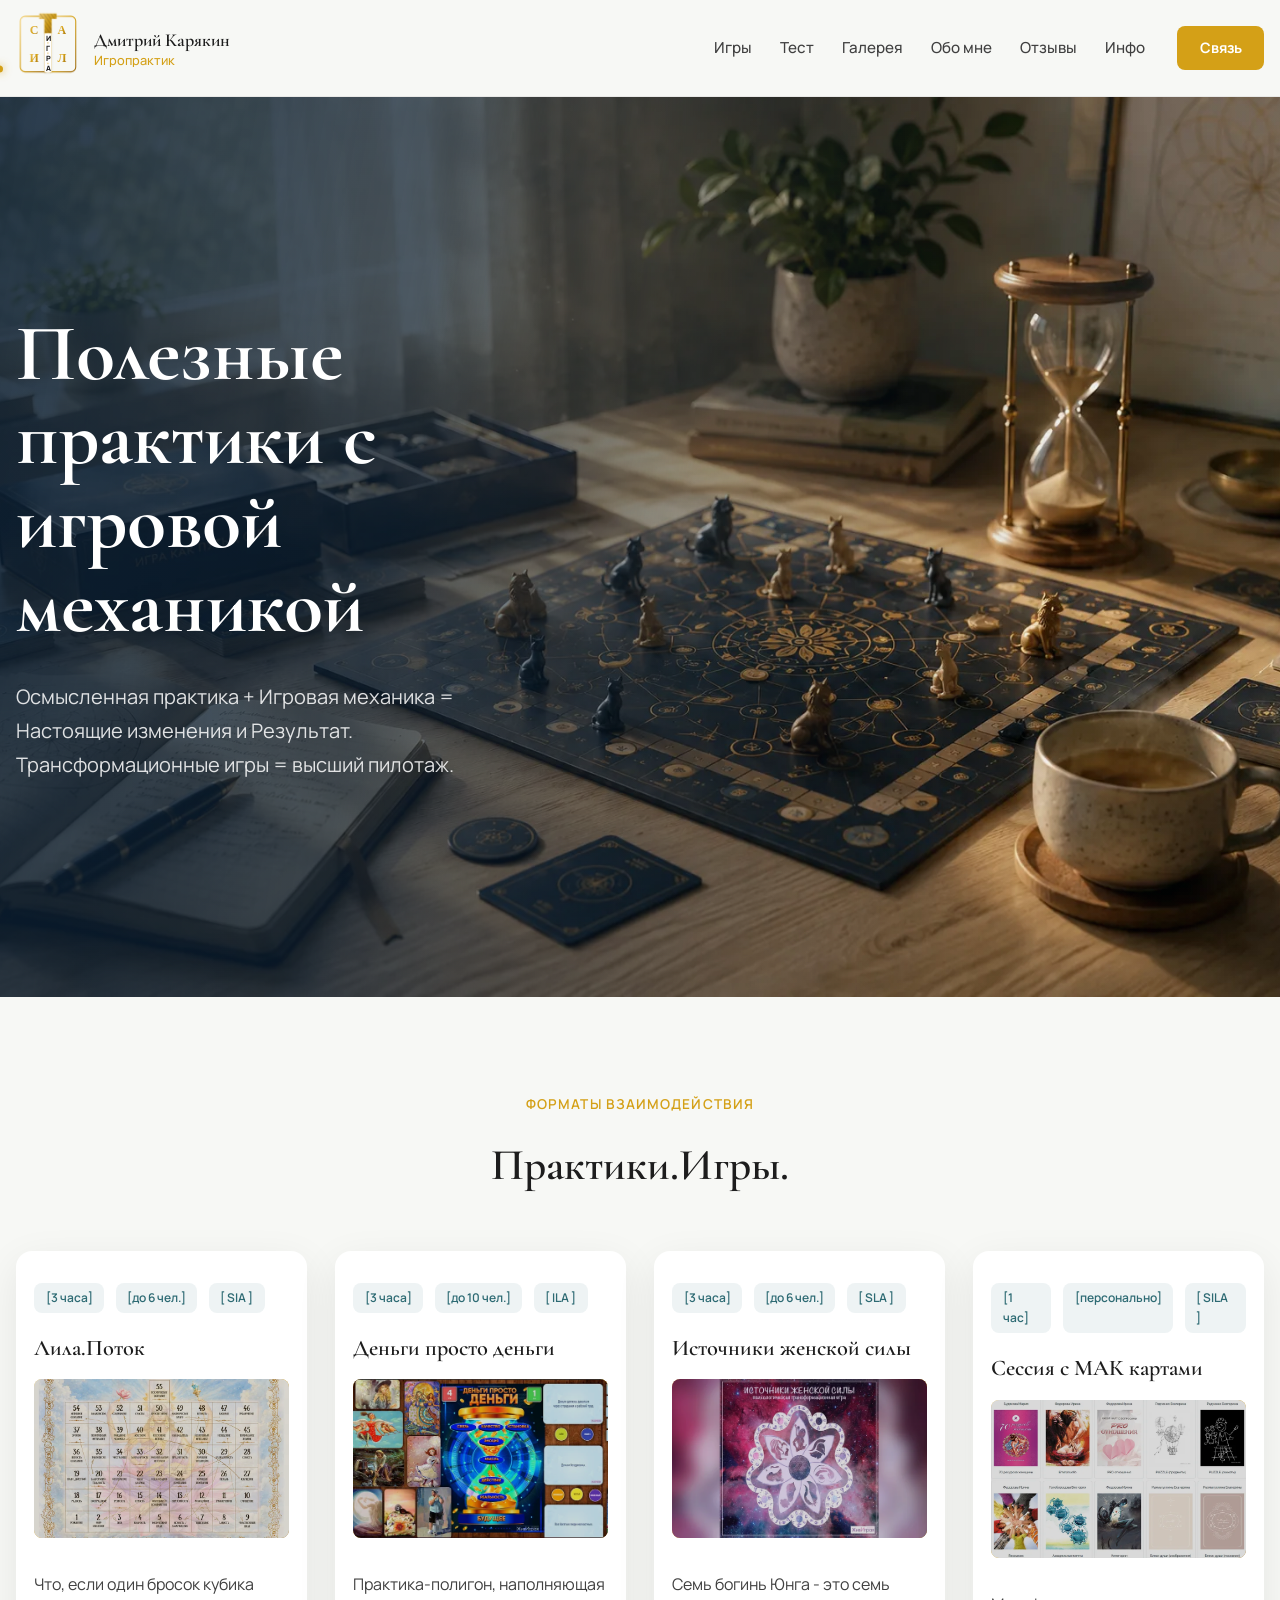
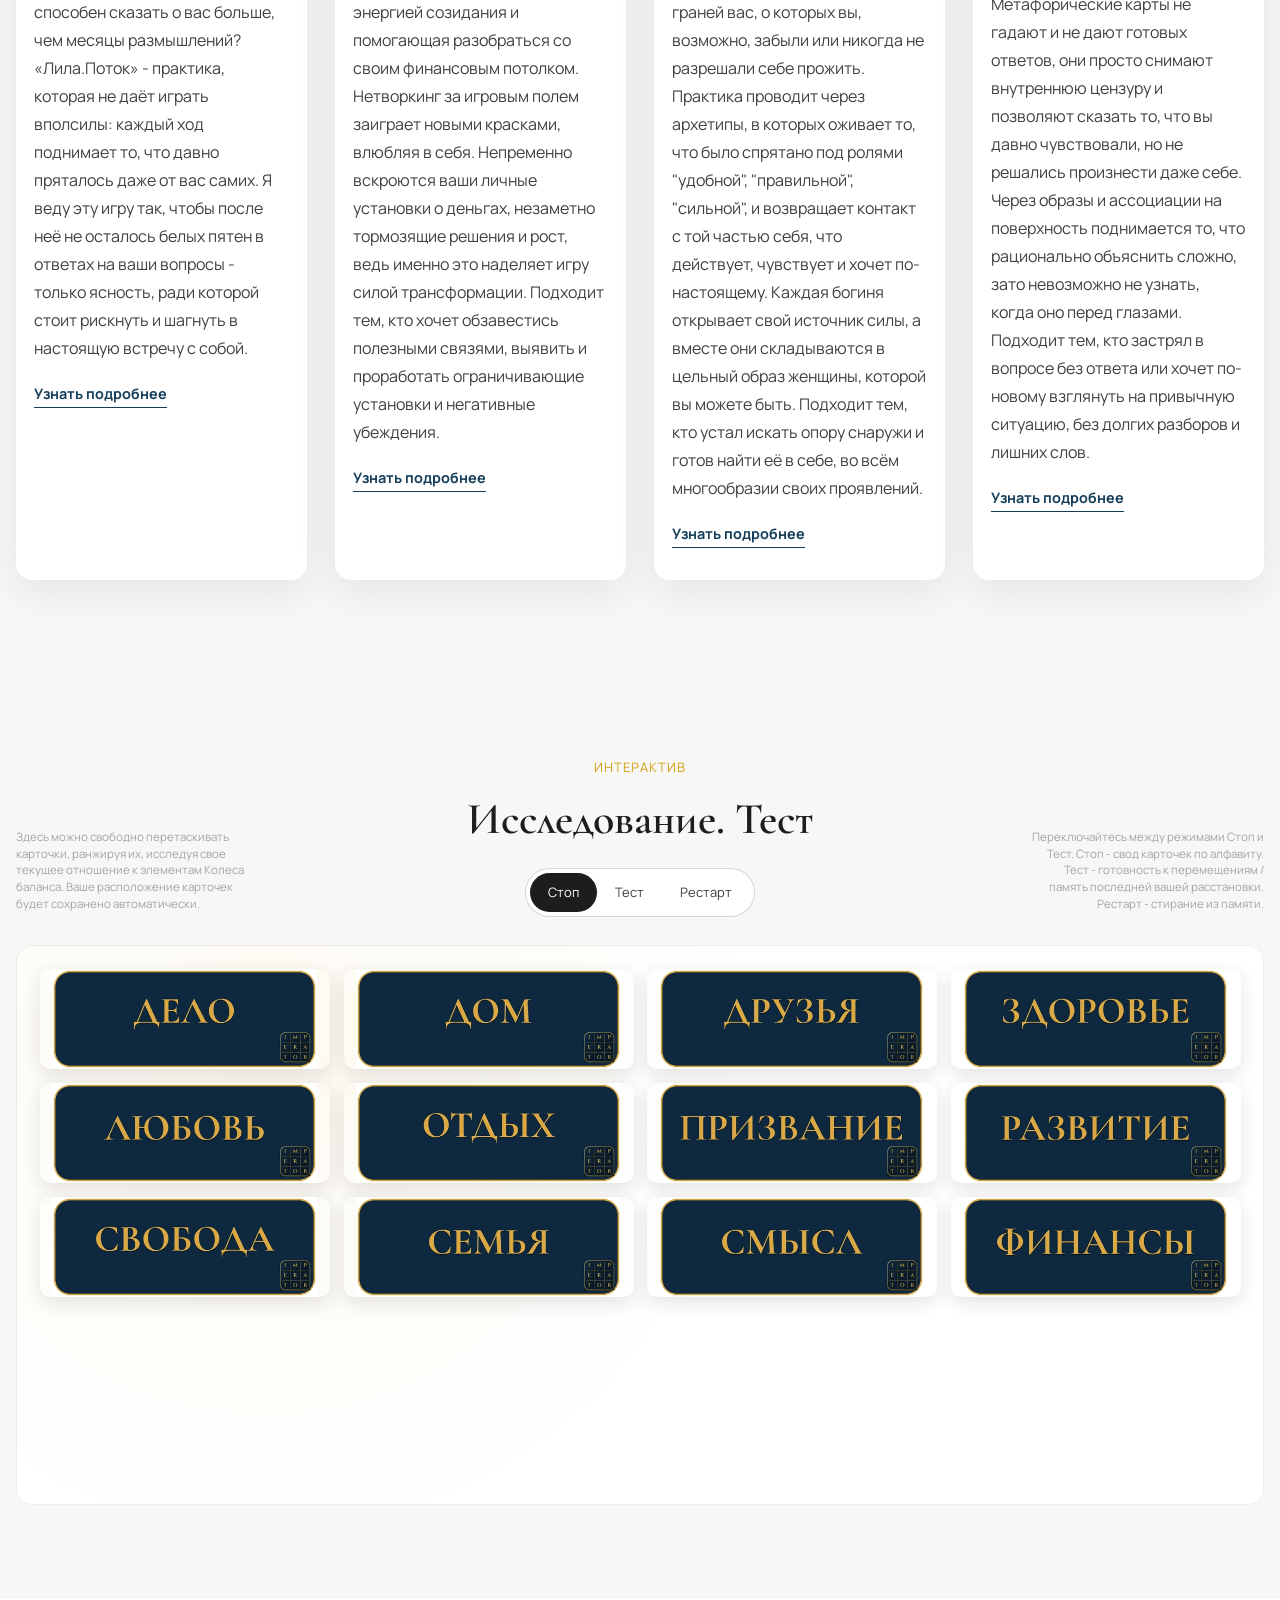
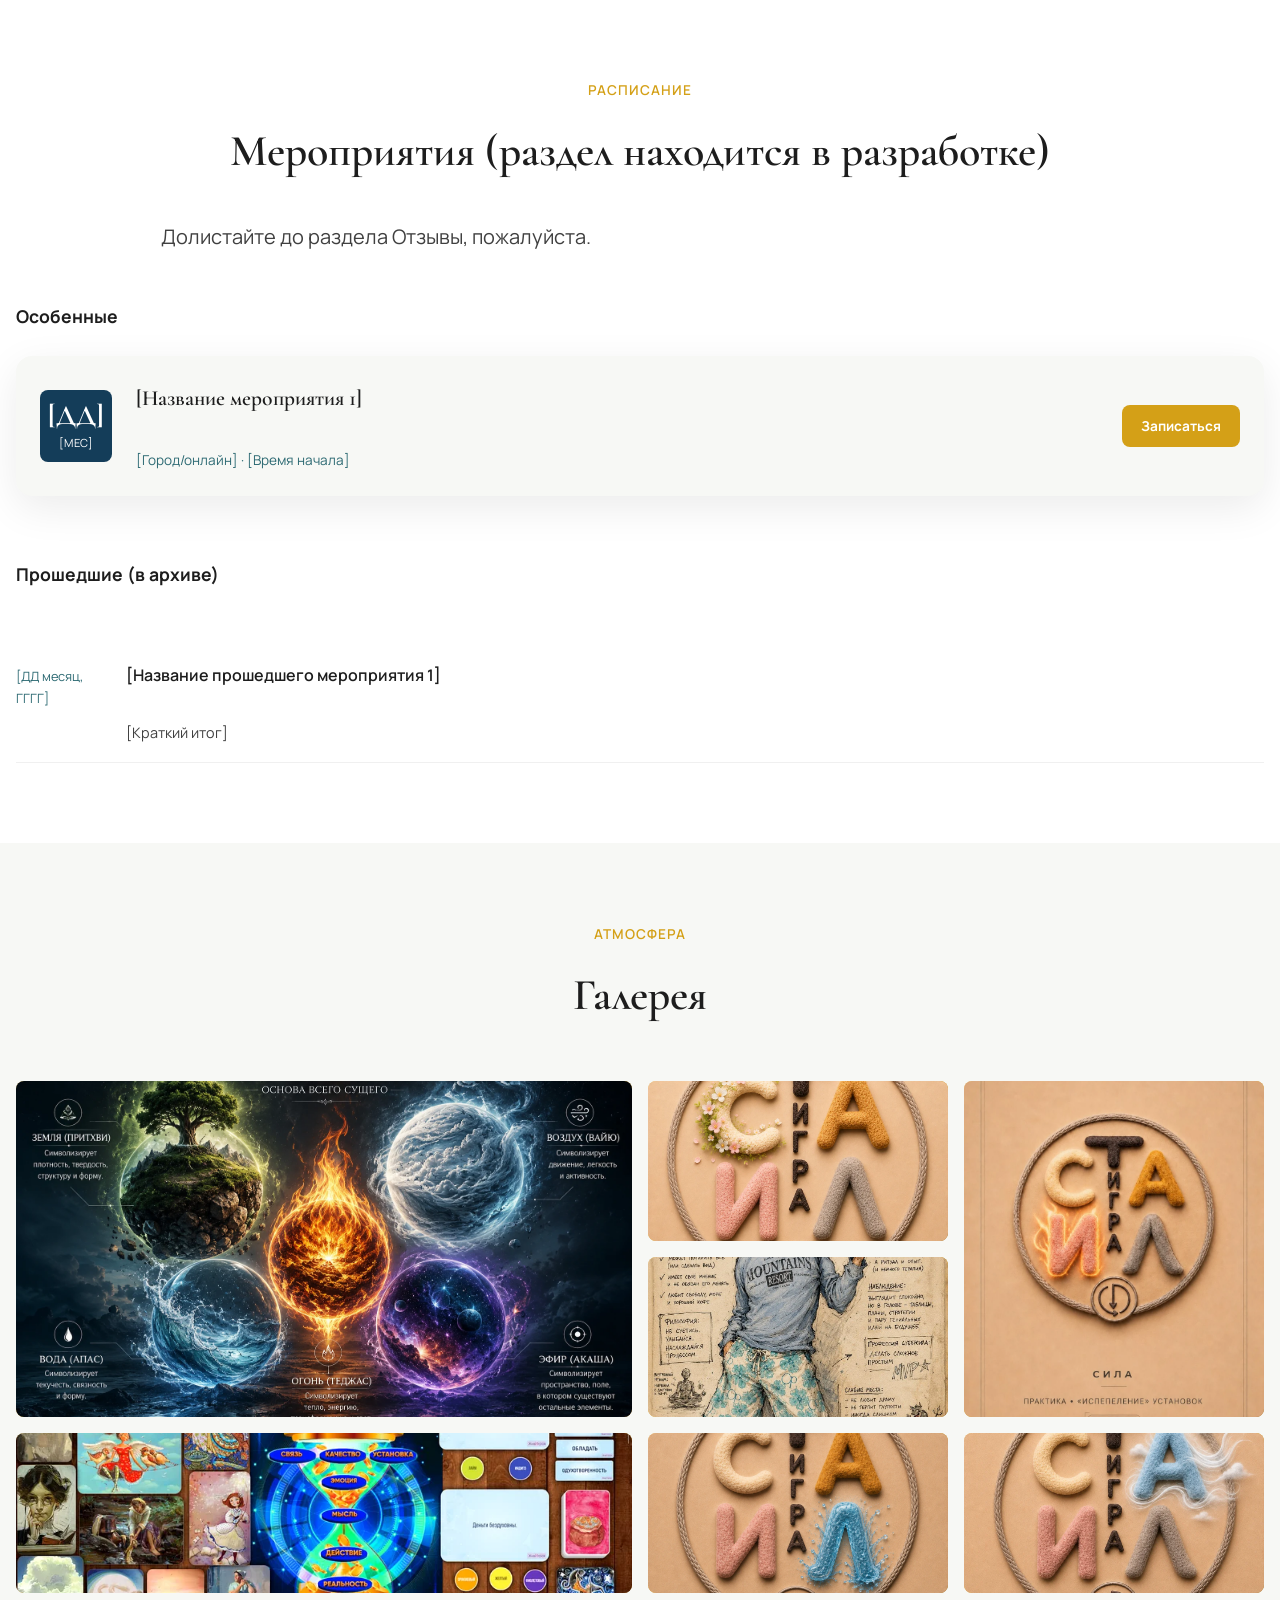
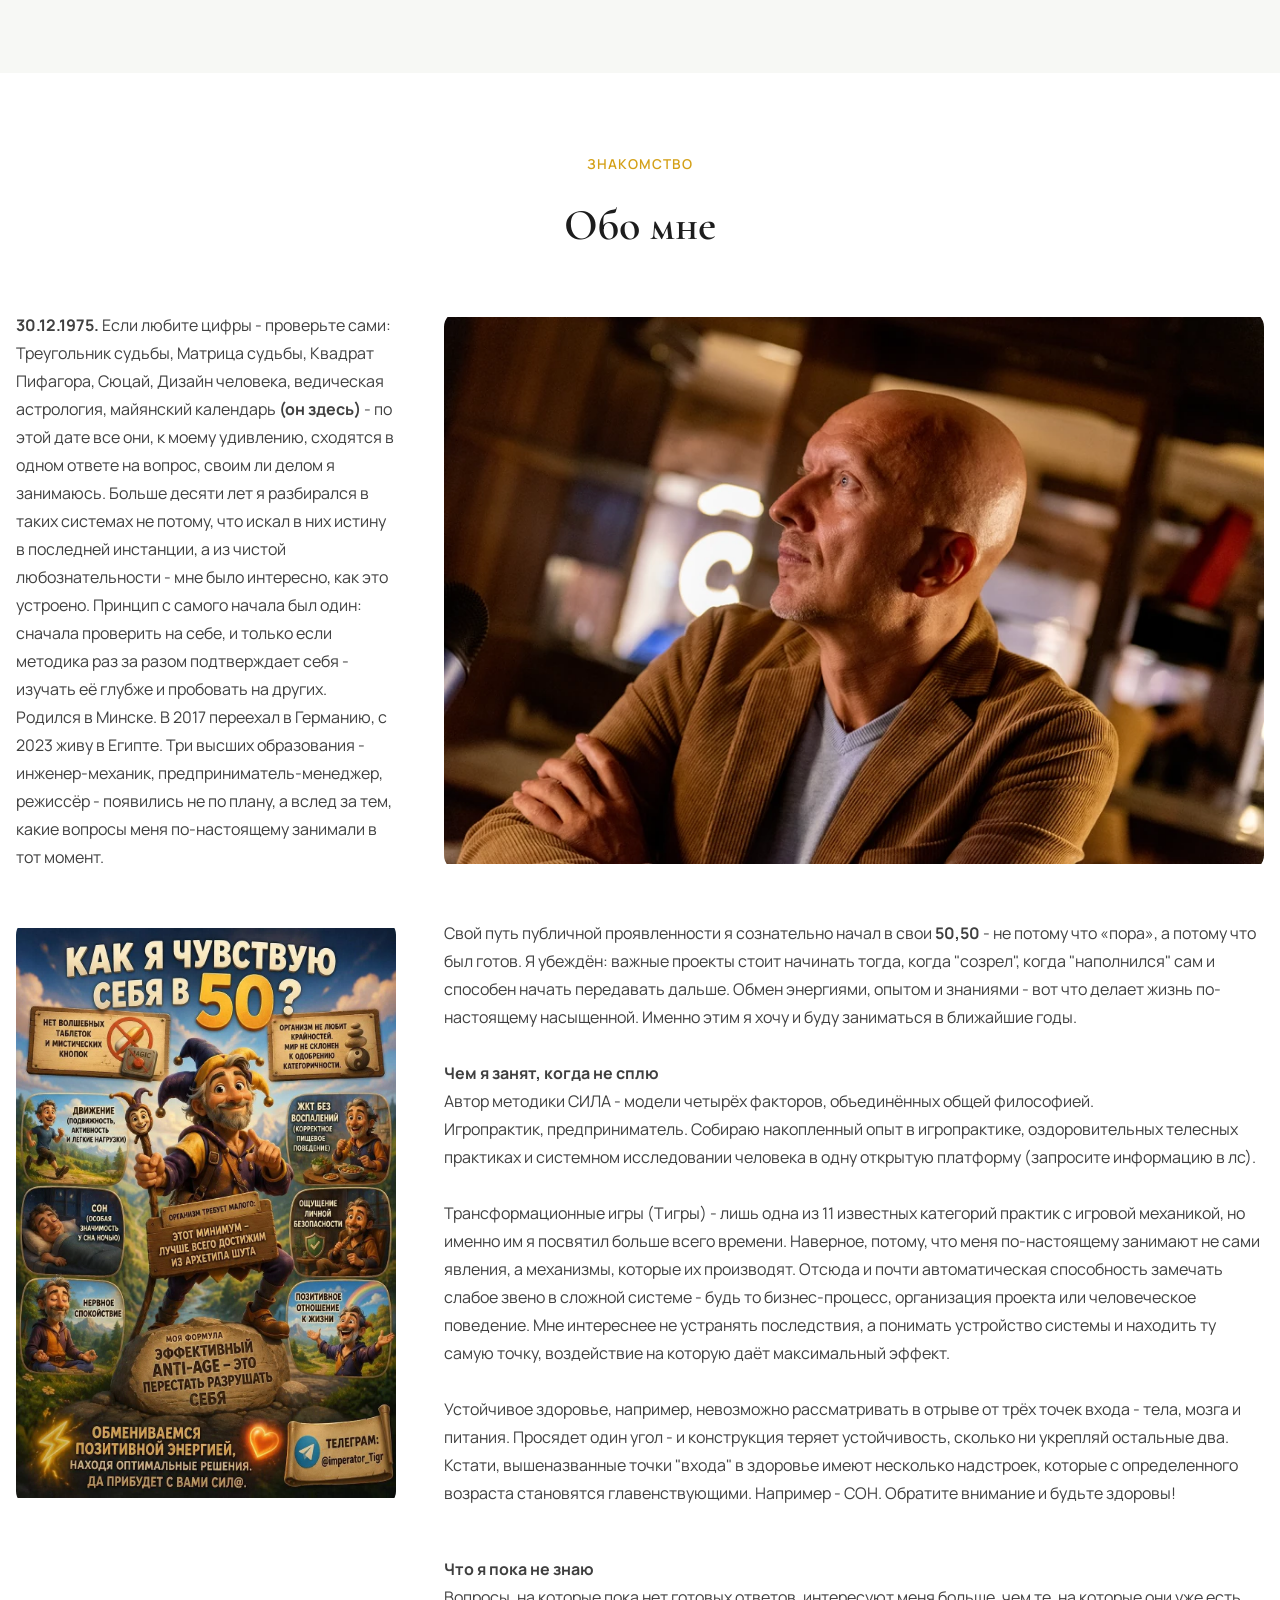
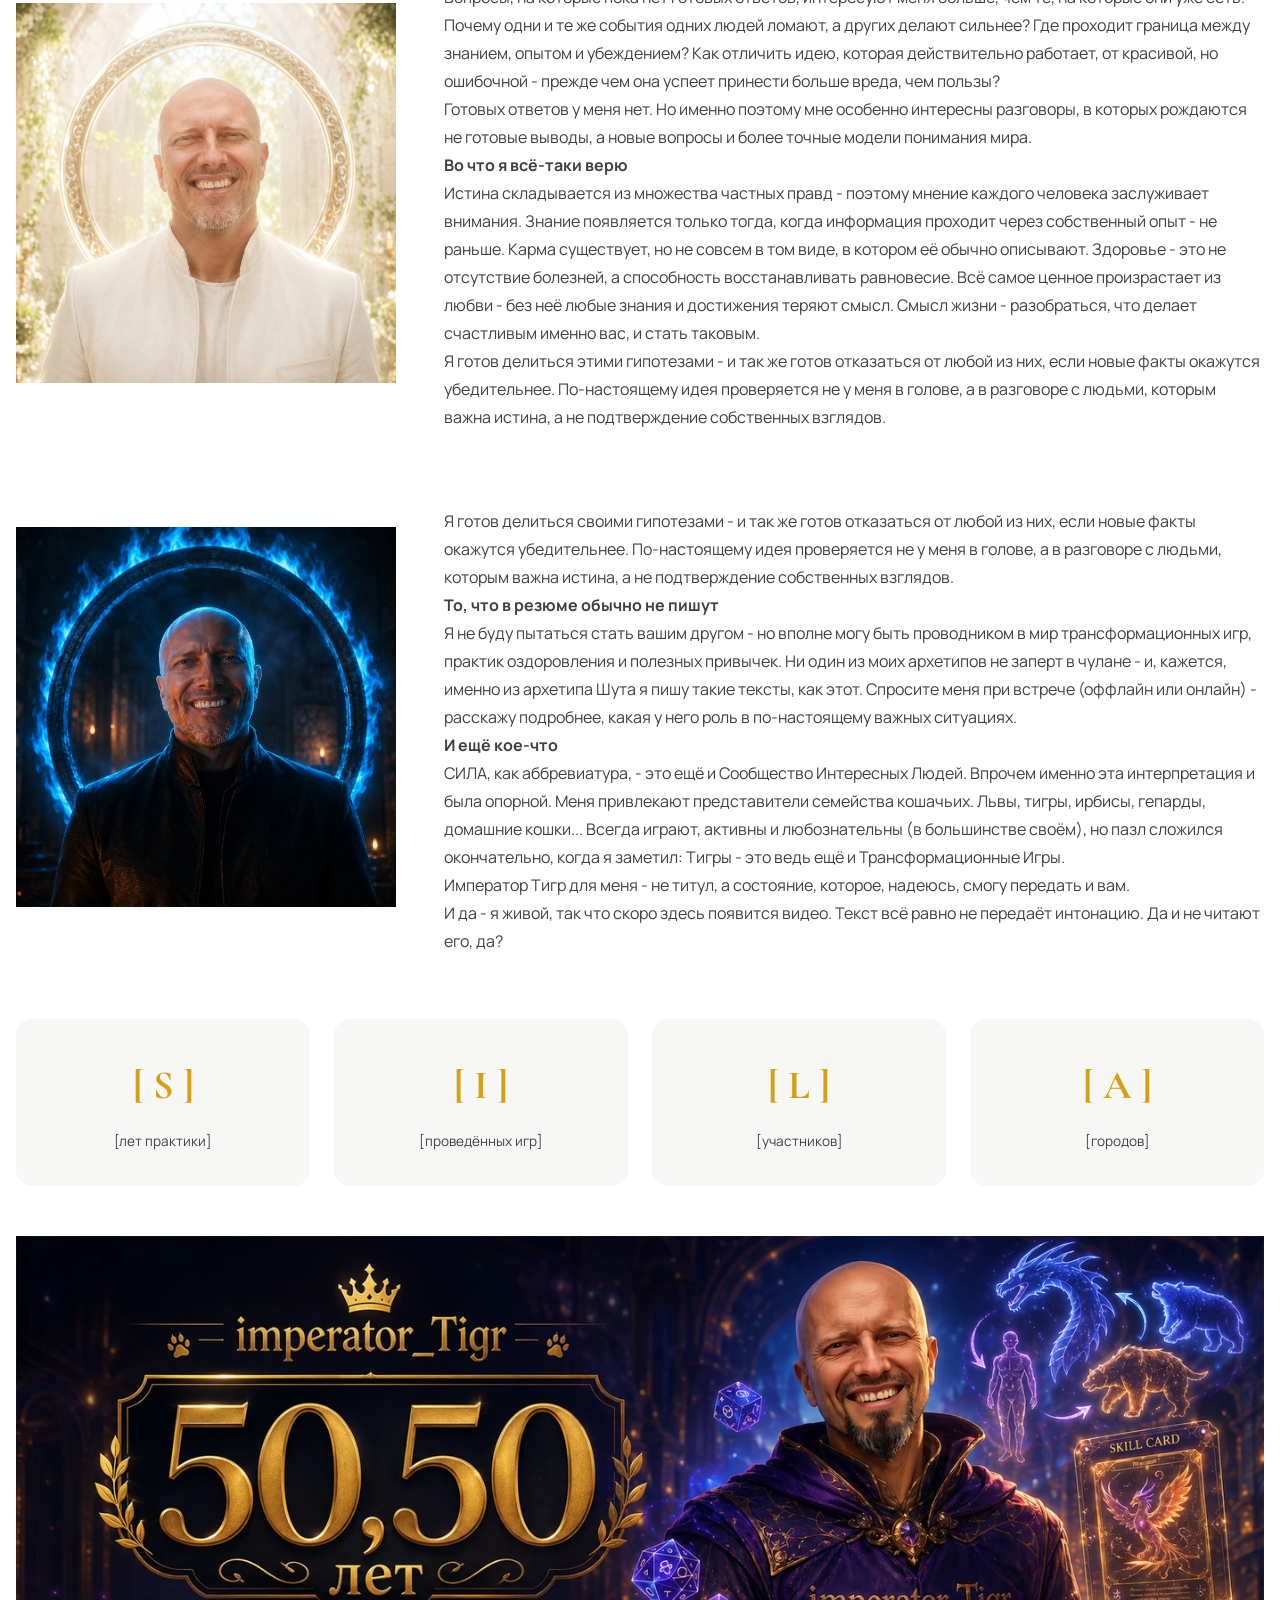
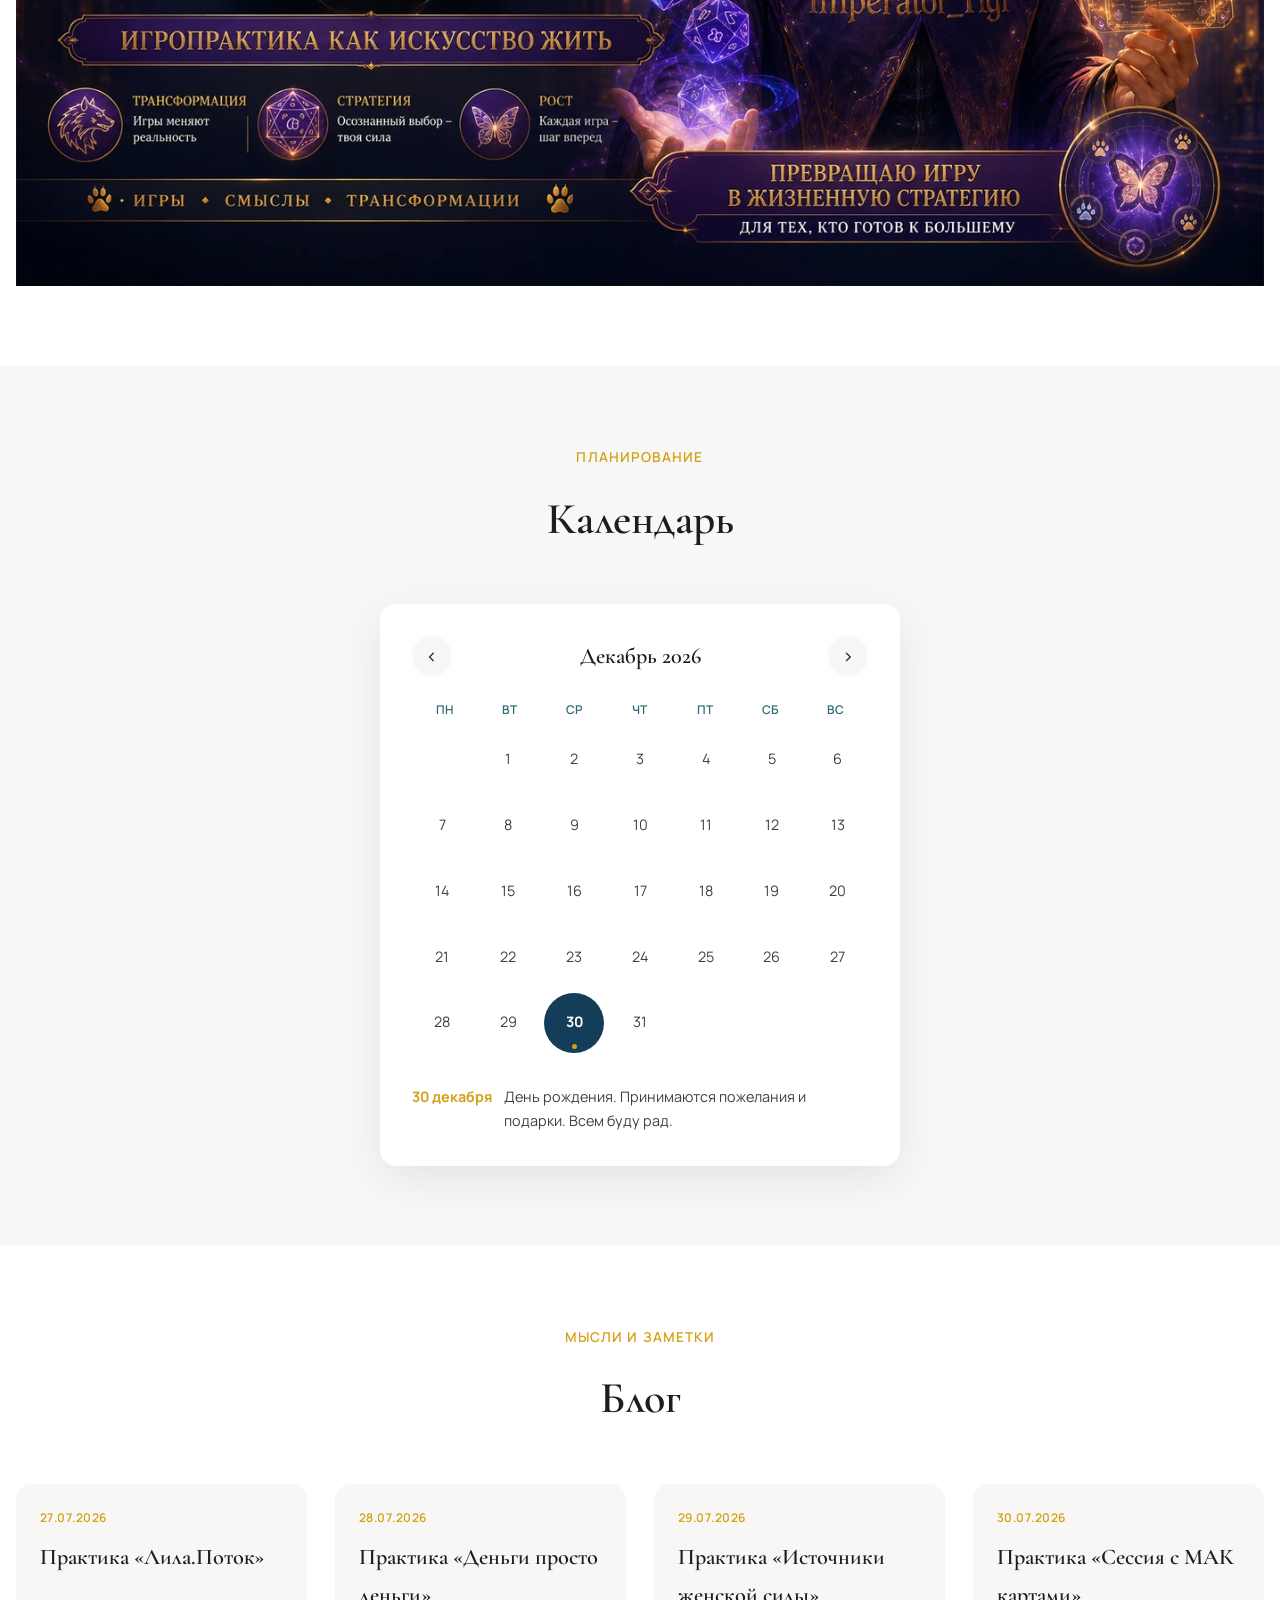
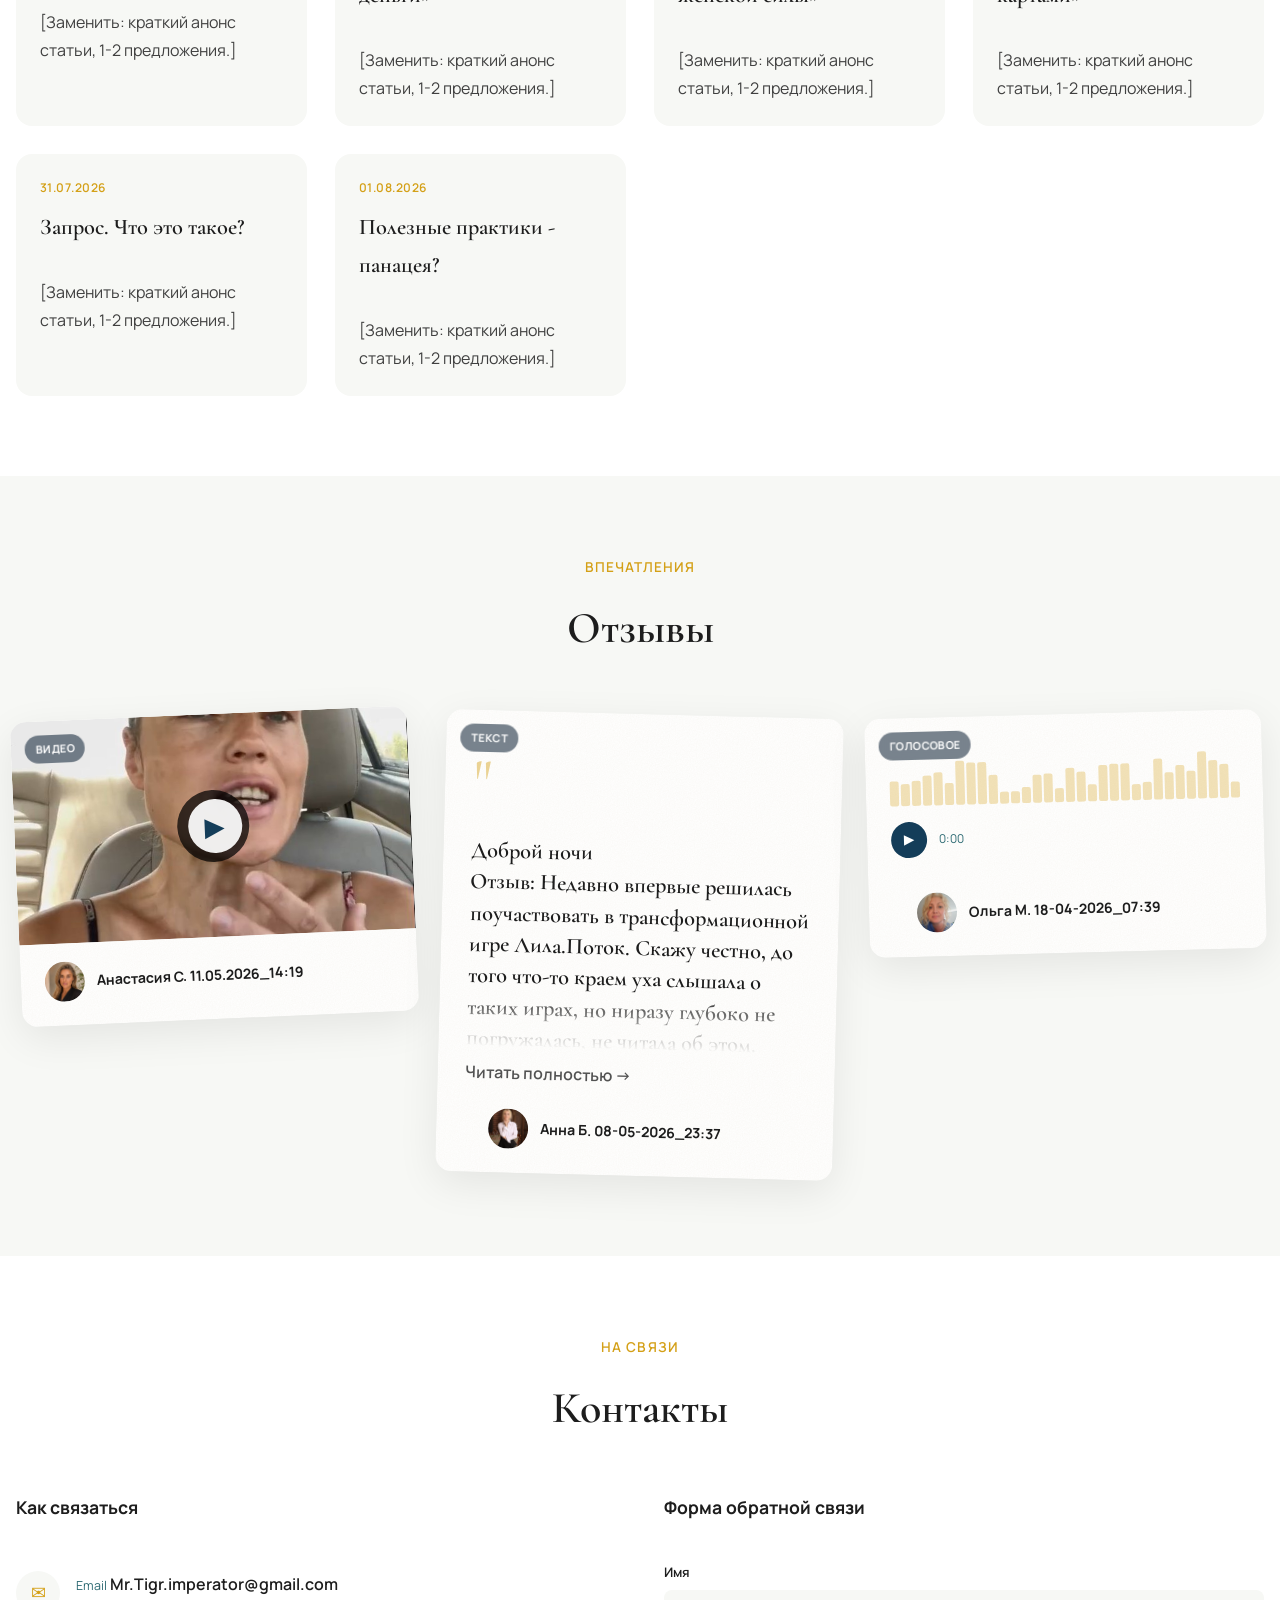
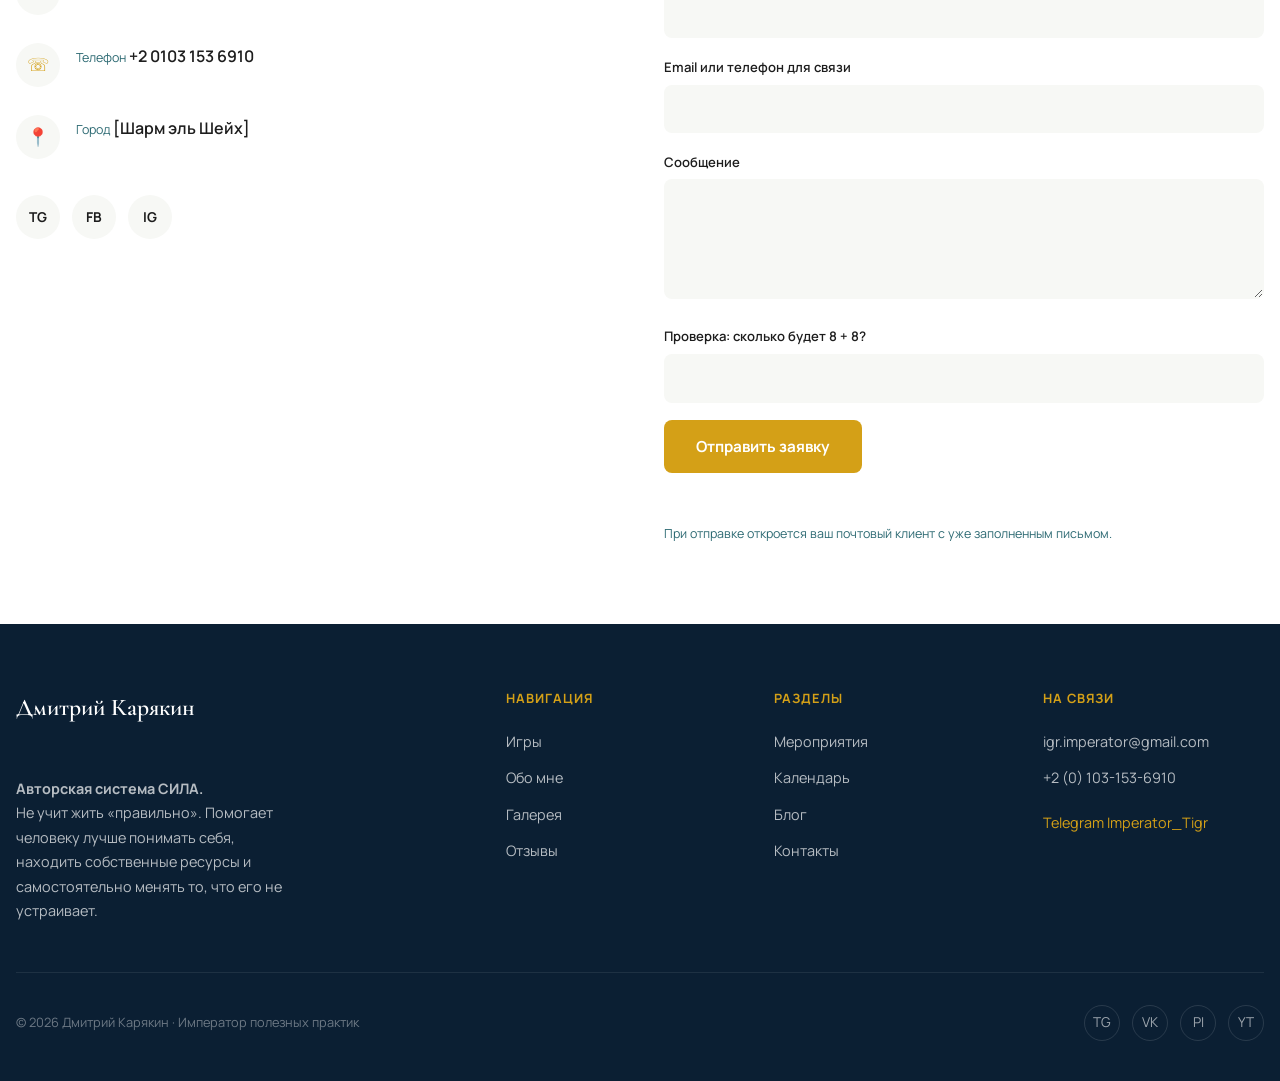
==== commit f40fc0a4: "Update index.html" ====
--- a/index.html
+++ b/index.html
@@ -68,7 +68,7 @@
                     <source media="(max-width:600px)" srcset="assets/images/hero-bg-mobile.webp" type="image/webp">
                     <source media="(max-width:600px)" srcset="assets/images/hero-bg-mobile.jpg">
                     <source srcset="assets/images/hero-bg.webp" type="image/webp">
-                    <img src="assets/images/hero-bg.jpg" alt="Игровое поле трансформационной игры: свет из окна, песочные часы, чашка с чаем">
+                    <img src="assets/images/hero-bg.jpg" alt="Игровое поле трансформационной игры: свет из окна, песочные часы, чашка с кофе, кубик, карты, блокнот, ручка" loading="lazy" decoding="async">
                 </picture>
 
             </div>
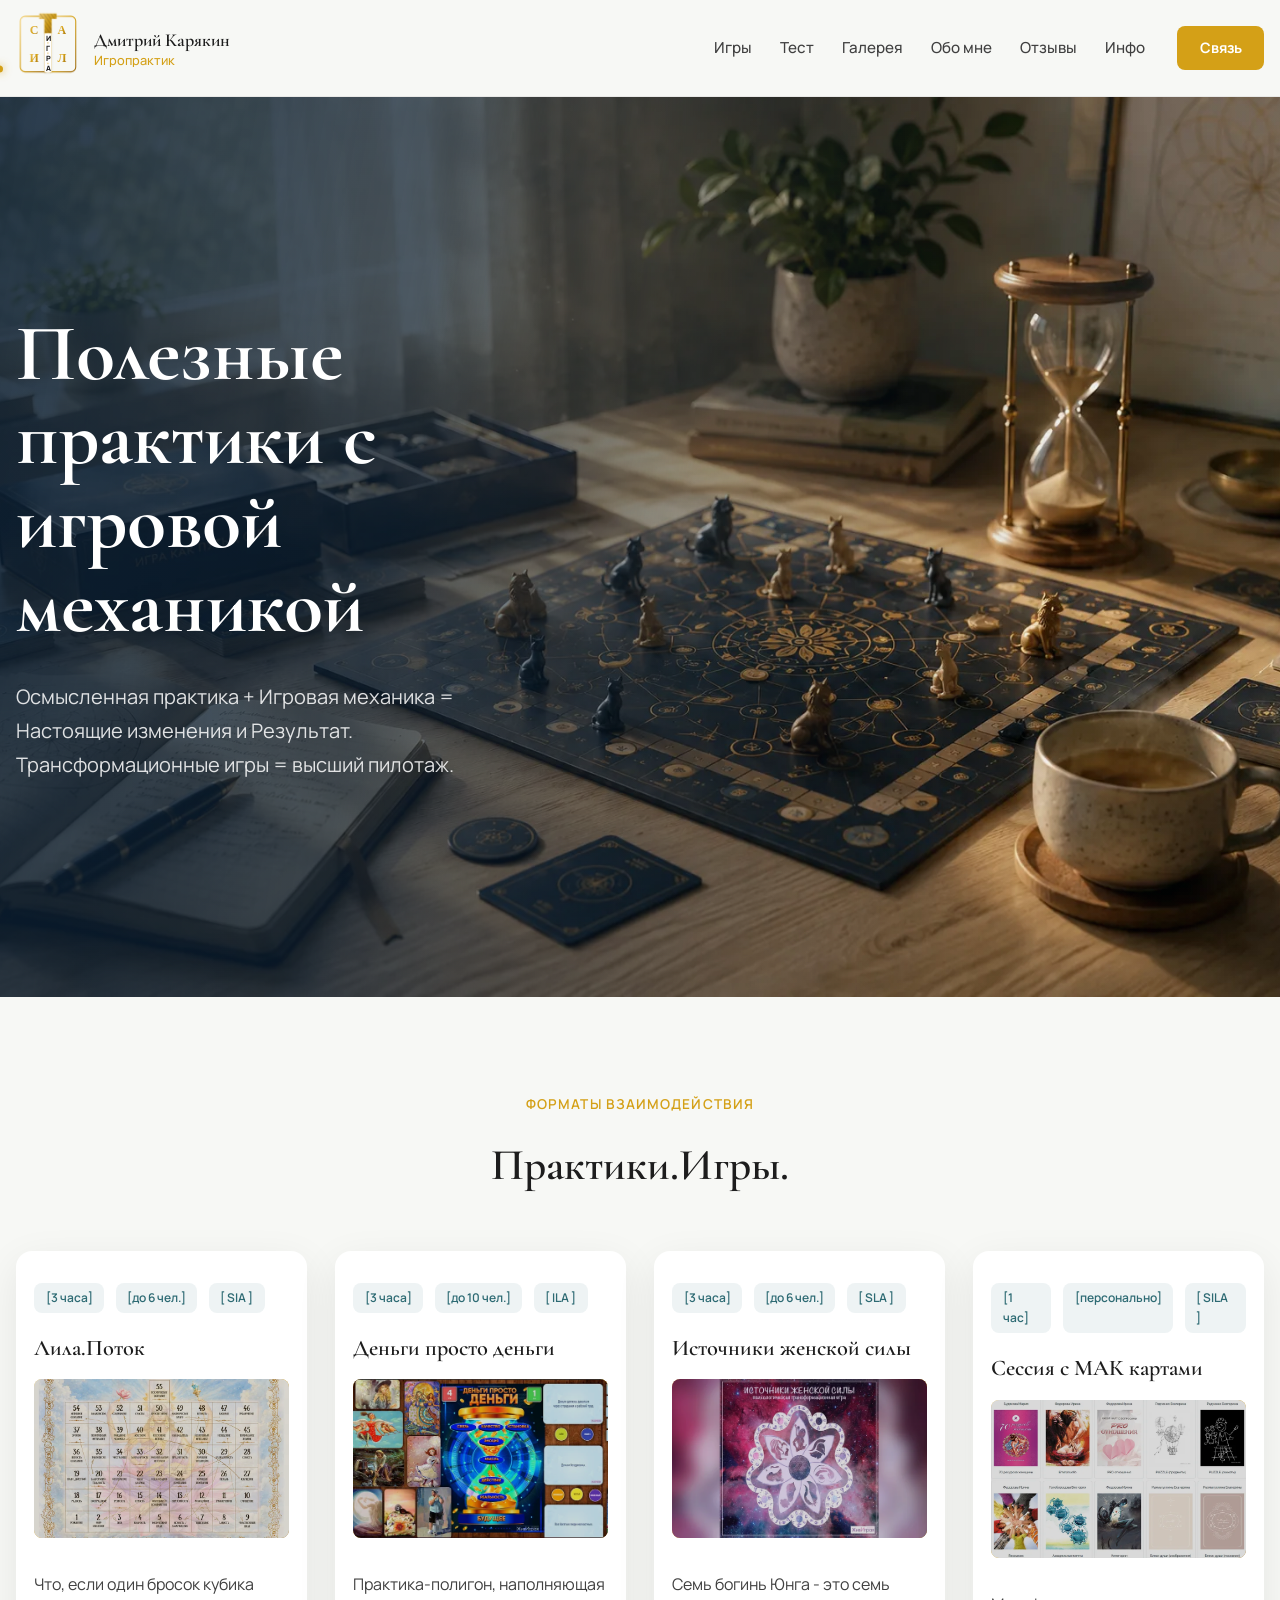
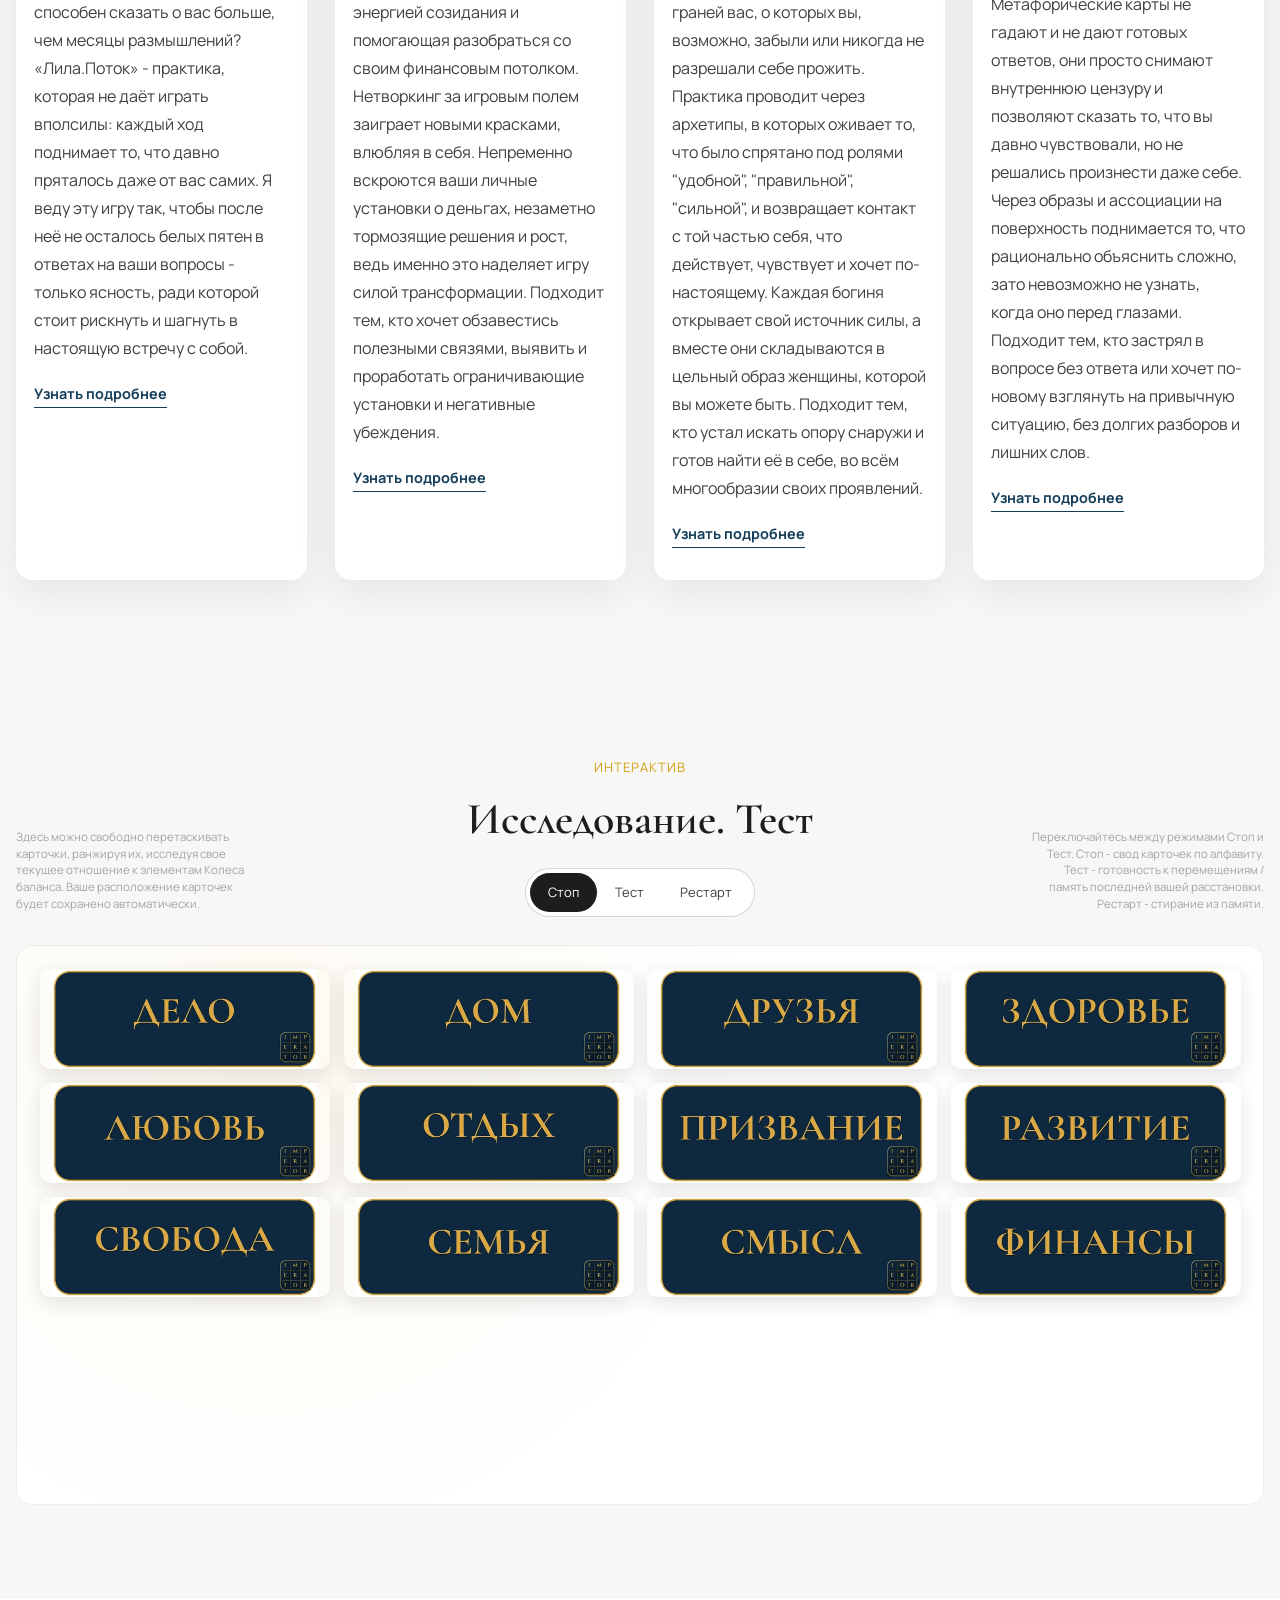
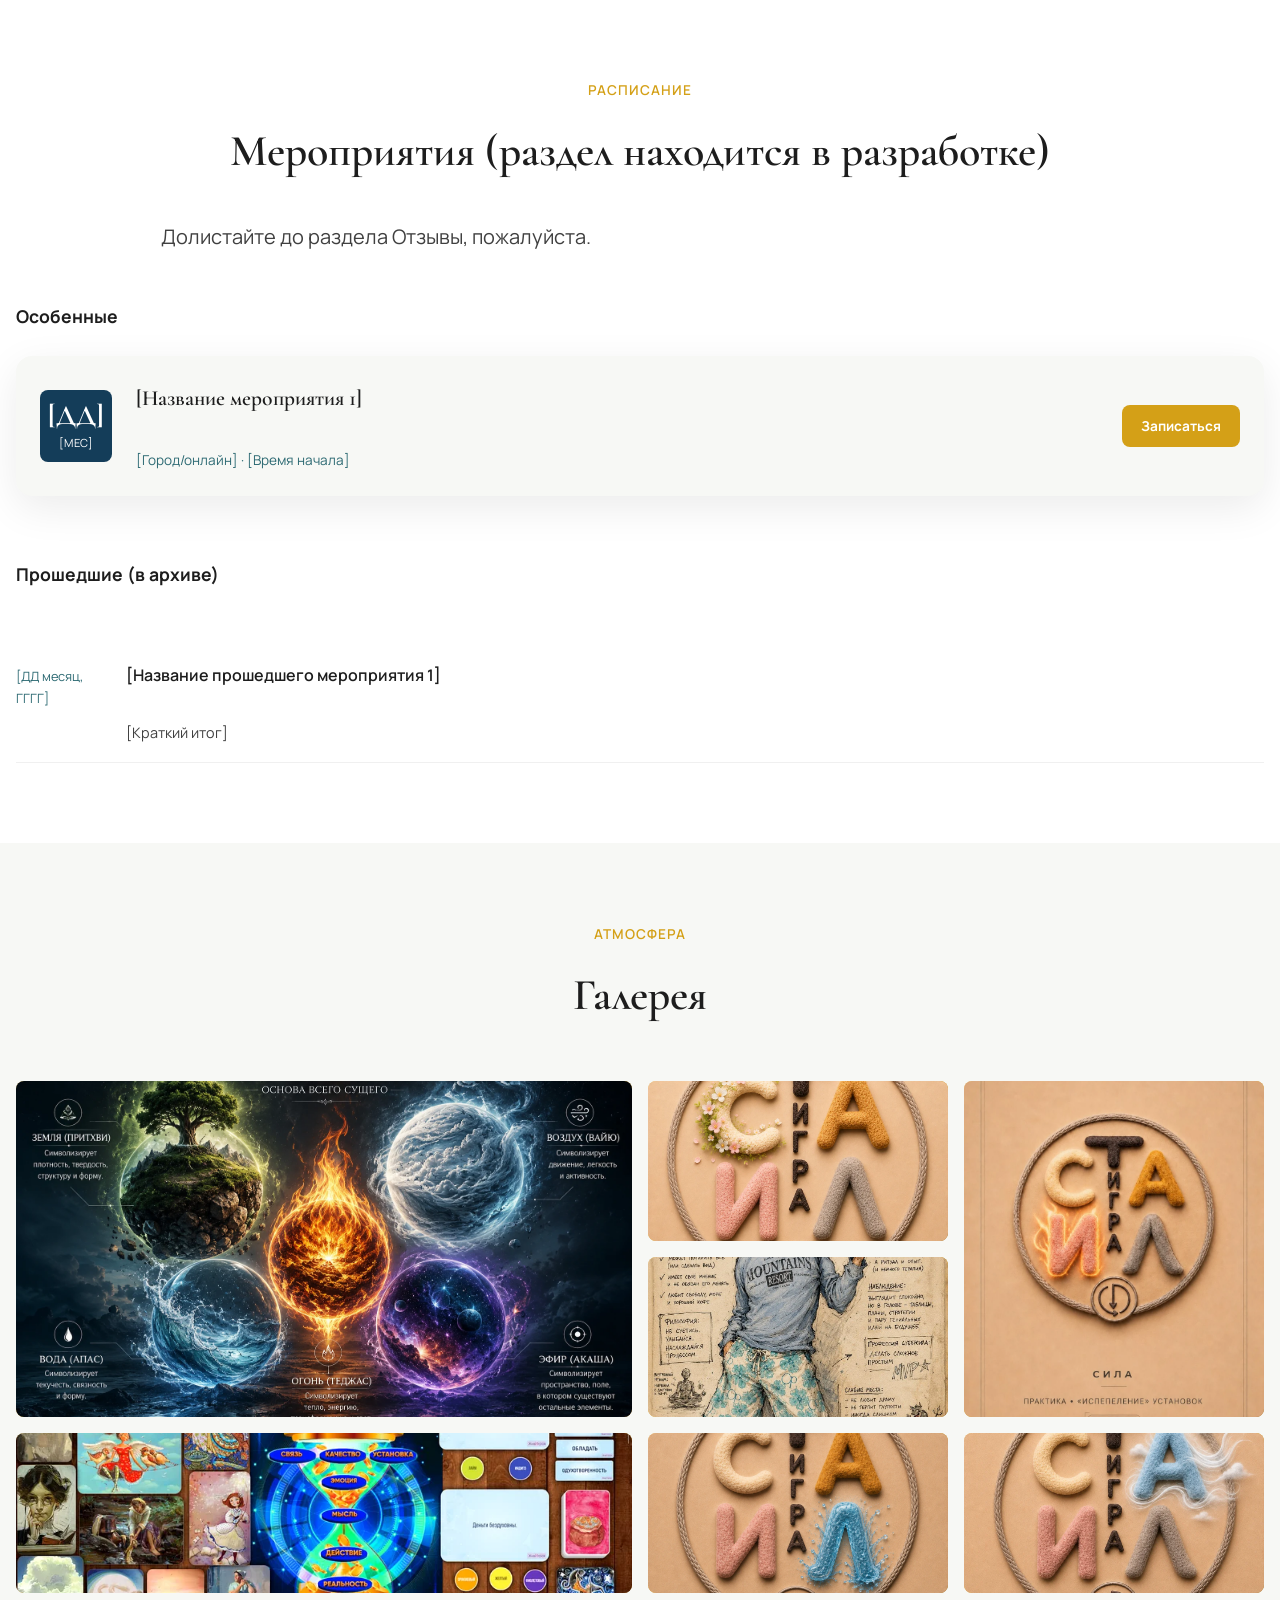
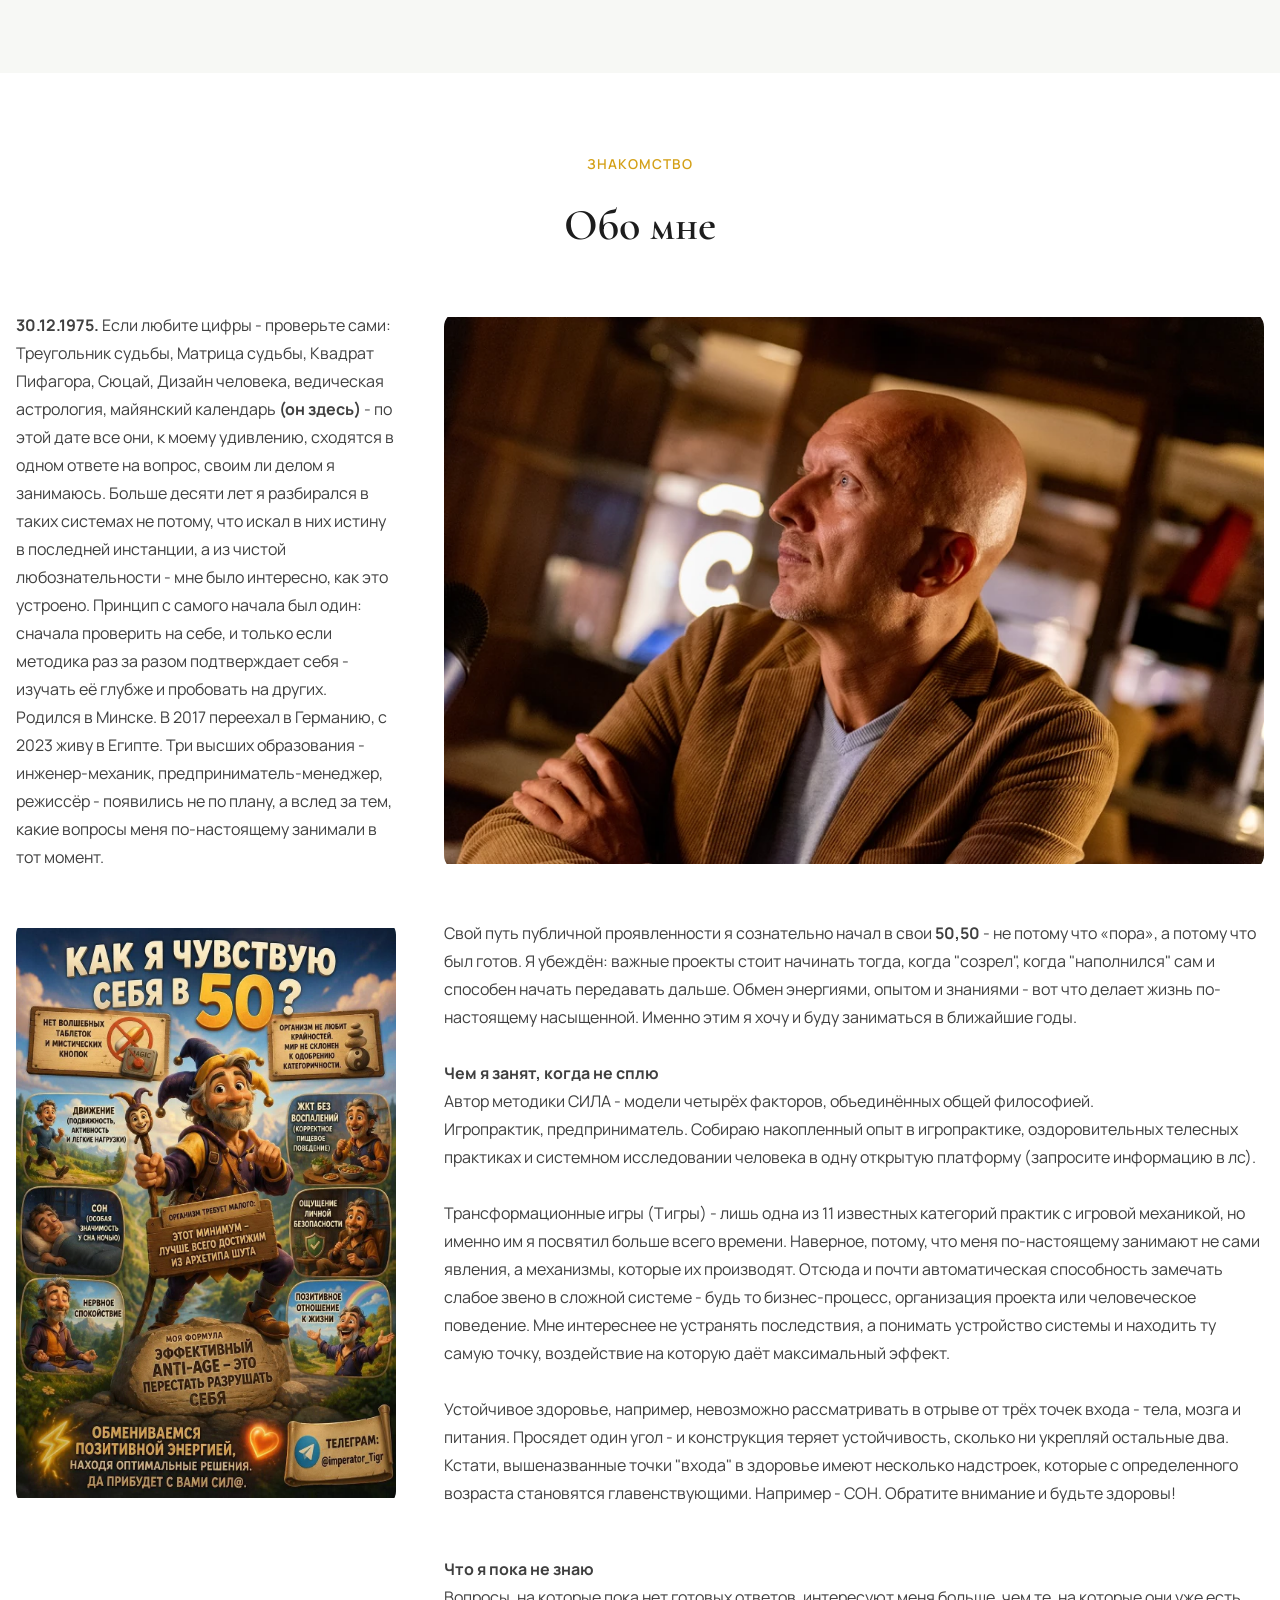
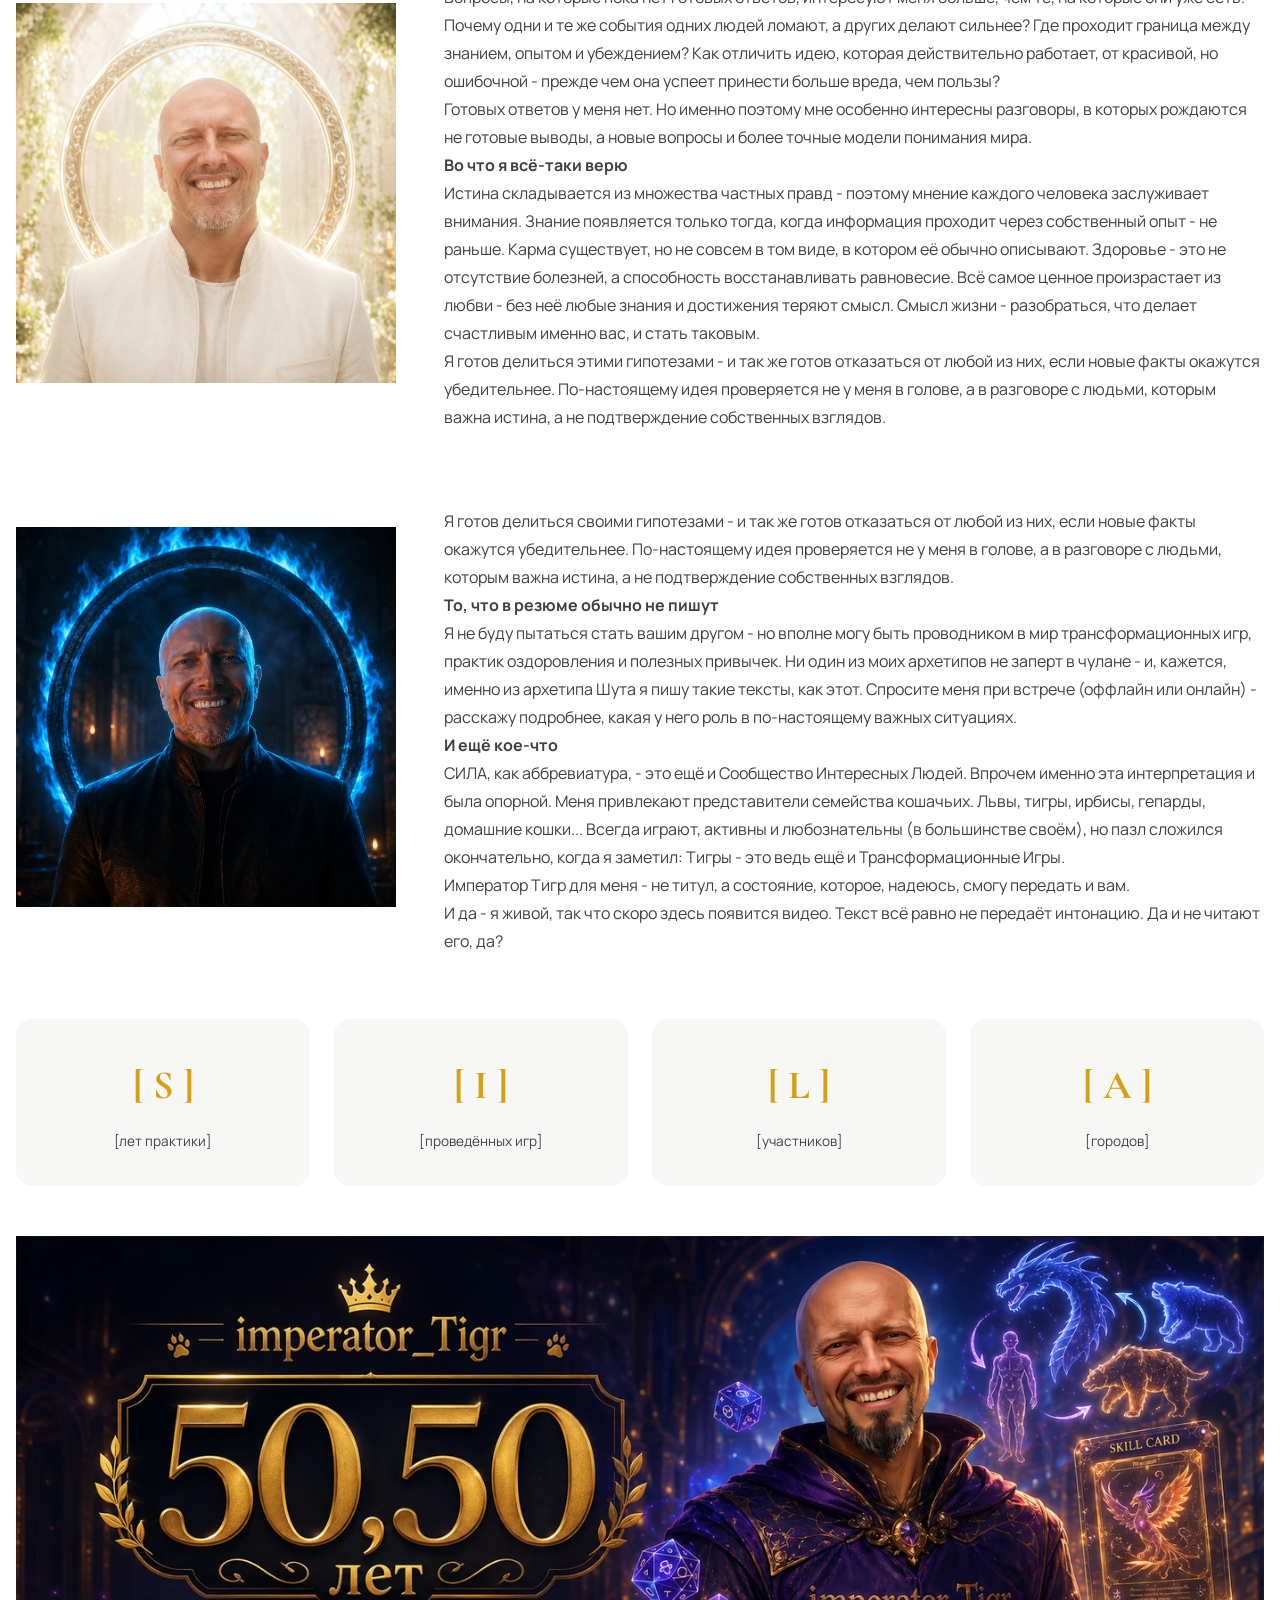
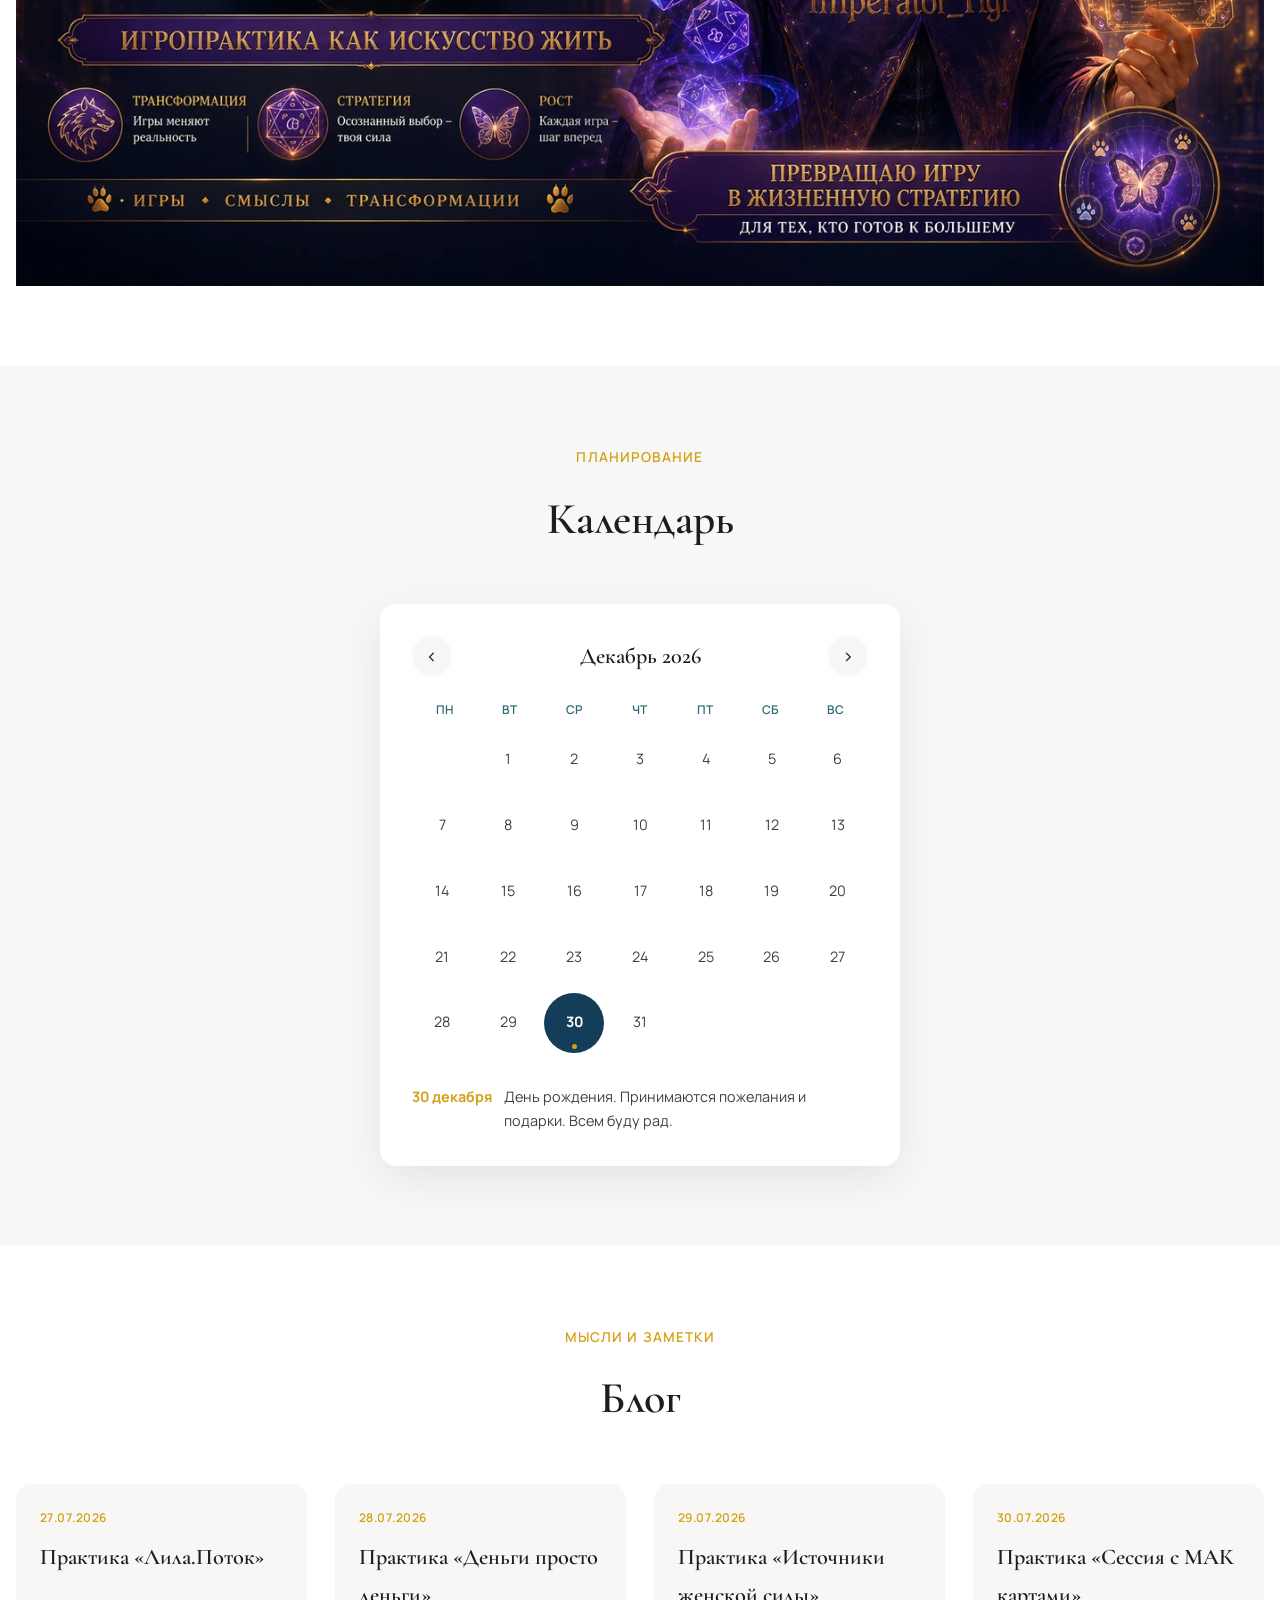
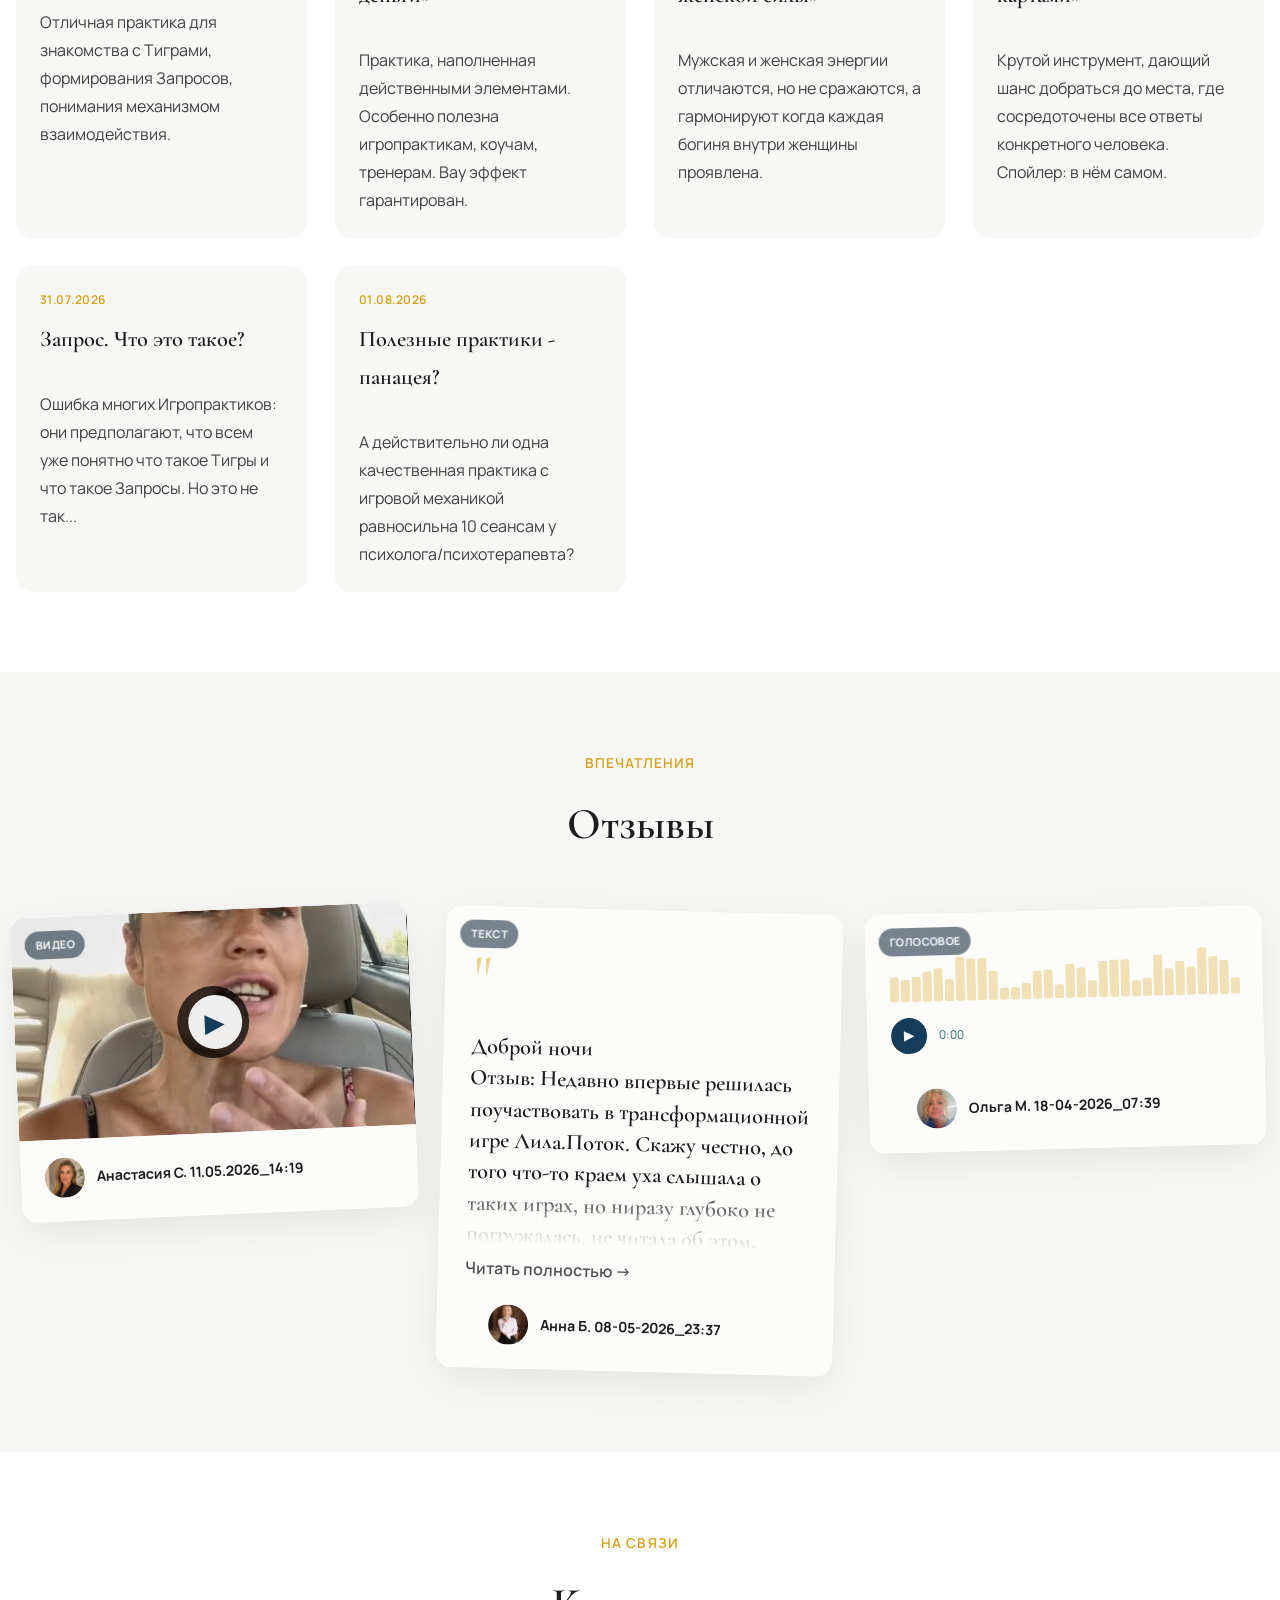
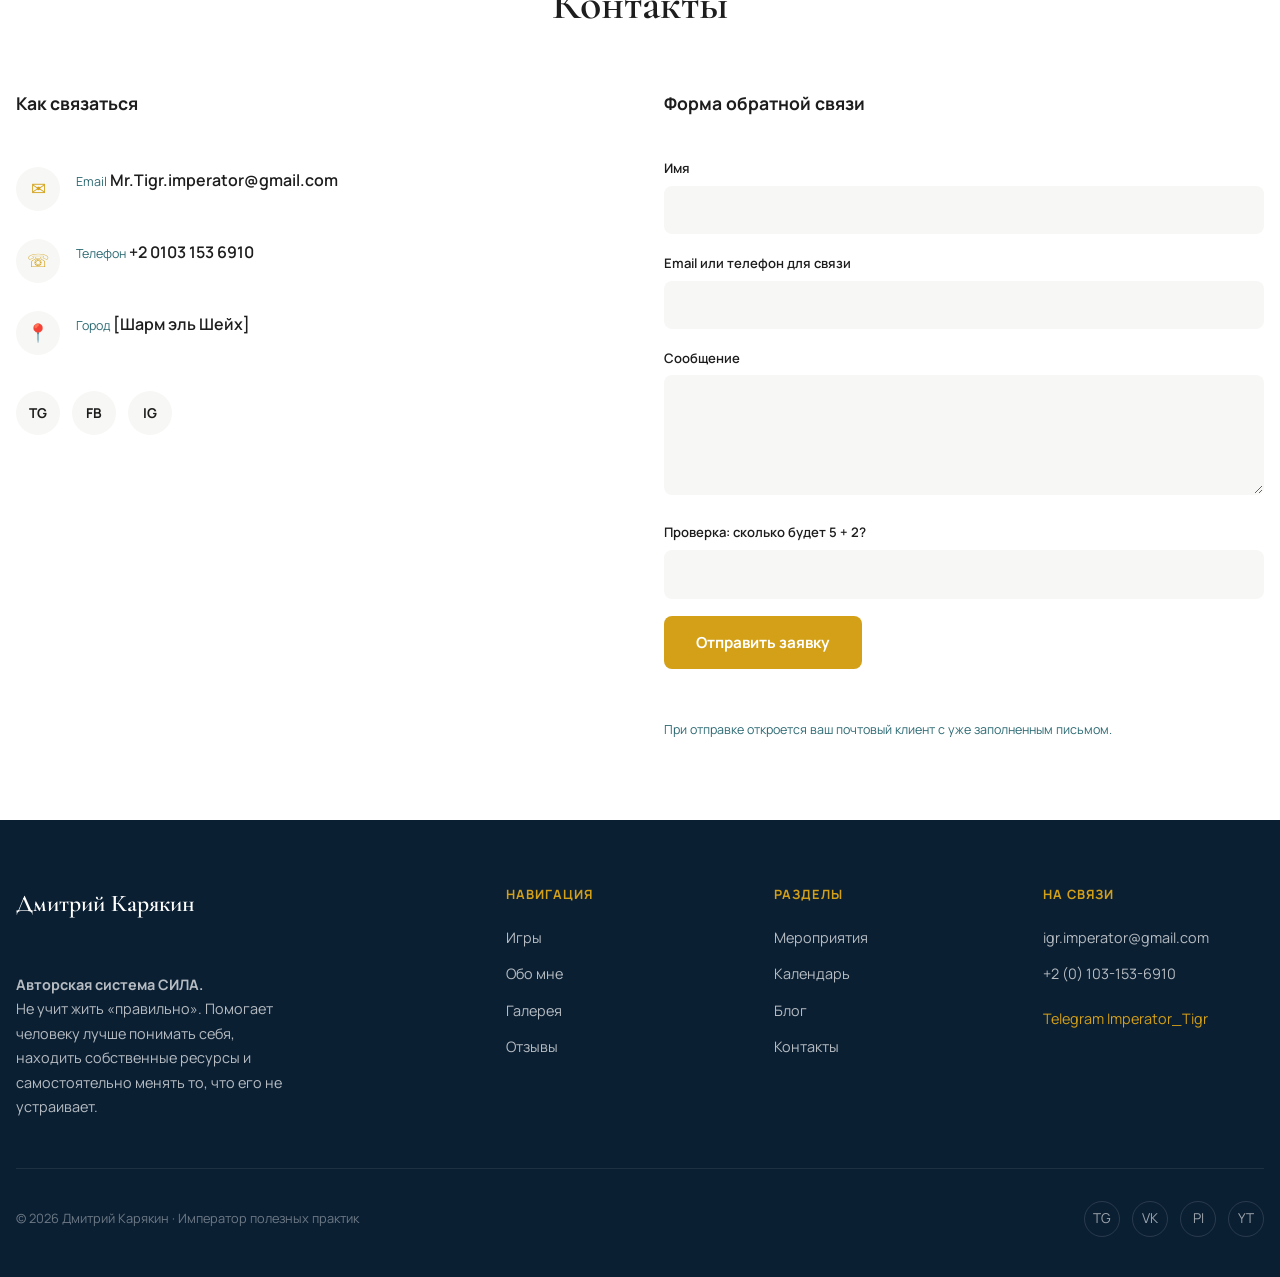
==== commit 12c3419f: "Update index.html" ====
--- a/index.html
+++ b/index.html
@@ -577,7 +577,7 @@
                         <div class="blog-card-body">
                             <span class="blog-card-date">27.07.2026</span>
                             <h3 class="blog-card-title">Практика «Лила.Поток»</h3>
-                            <p class="blog-card-excerpt">[Заменить: краткий анонс статьи, 1-2 предложения.]</p>
+                            <p class="blog-card-excerpt">Отличная практика для знакомства с Тиграми, формирования Запросов, понимания механизмом взаимодействия.</p>
                         </div>
 
                     </a>
@@ -587,7 +587,7 @@
                         <div class="blog-card-body">
                             <span class="blog-card-date">28.07.2026</span>
                             <h3 class="blog-card-title">Практика «Деньги просто деньги»</h3>
-                            <p class="blog-card-excerpt">[Заменить: краткий анонс статьи, 1-2 предложения.]</p>
+                            <p class="blog-card-excerpt">Практика, наполненная действенными элементами. Особенно полезна игропрактикам, коучам, тренерам. Вау эффект гарантирован.</p>
                         </div>
 
                     </a>
@@ -597,7 +597,7 @@
                         <div class="blog-card-body">
                             <span class="blog-card-date">29.07.2026</span>
                             <h3 class="blog-card-title">Практика «Источники женской силы»</h3>
-                            <p class="blog-card-excerpt">[Заменить: краткий анонс статьи, 1-2 предложения.]</p>
+                            <p class="blog-card-excerpt">Мужская и женская энергии отличаются, но не сражаются, а гармонируют когда каждая богиня внутри женщины проявлена.</p>
                         </div>
 
                     </a>
@@ -607,7 +607,7 @@
                         <div class="blog-card-body">
                             <span class="blog-card-date">30.07.2026</span>
                             <h3 class="blog-card-title">Практика «Сессия с МАК картами»</h3>
-                            <p class="blog-card-excerpt">[Заменить: краткий анонс статьи, 1-2 предложения.]</p>
+                            <p class="blog-card-excerpt">Крутой инструмент, дающий шанс добраться до места, где сосредоточены все ответы конкретного человека. Спойлер: в нём самом.</p>
                         </div>
 
                     </a>
@@ -617,7 +617,7 @@
                         <div class="blog-card-body">
                             <span class="blog-card-date">31.07.2026</span>
                             <h3 class="blog-card-title">Запрос. Что это такое?</h3>
-                            <p class="blog-card-excerpt">[Заменить: краткий анонс статьи, 1-2 предложения.]</p>
+                            <p class="blog-card-excerpt">Ошибка многих Игропрактиков: они предполагают, что всем уже понятно что такое Тигры и что такое Запросы. Но это не так...</p>
                         </div>
 
                     </a>
@@ -627,7 +627,7 @@
                         <div class="blog-card-body">
                             <span class="blog-card-date">01.08.2026</span>
                             <h3 class="blog-card-title">Полезные практики - панацея?</h3>
-                            <p class="blog-card-excerpt">[Заменить: краткий анонс статьи, 1-2 предложения.]</p>
+                            <p class="blog-card-excerpt">А действительно ли одна качественная практика с игровой механикой равносильна 10 сеансам у психолога/психотерапевта?</p>
                         </div>
 
                     </a>
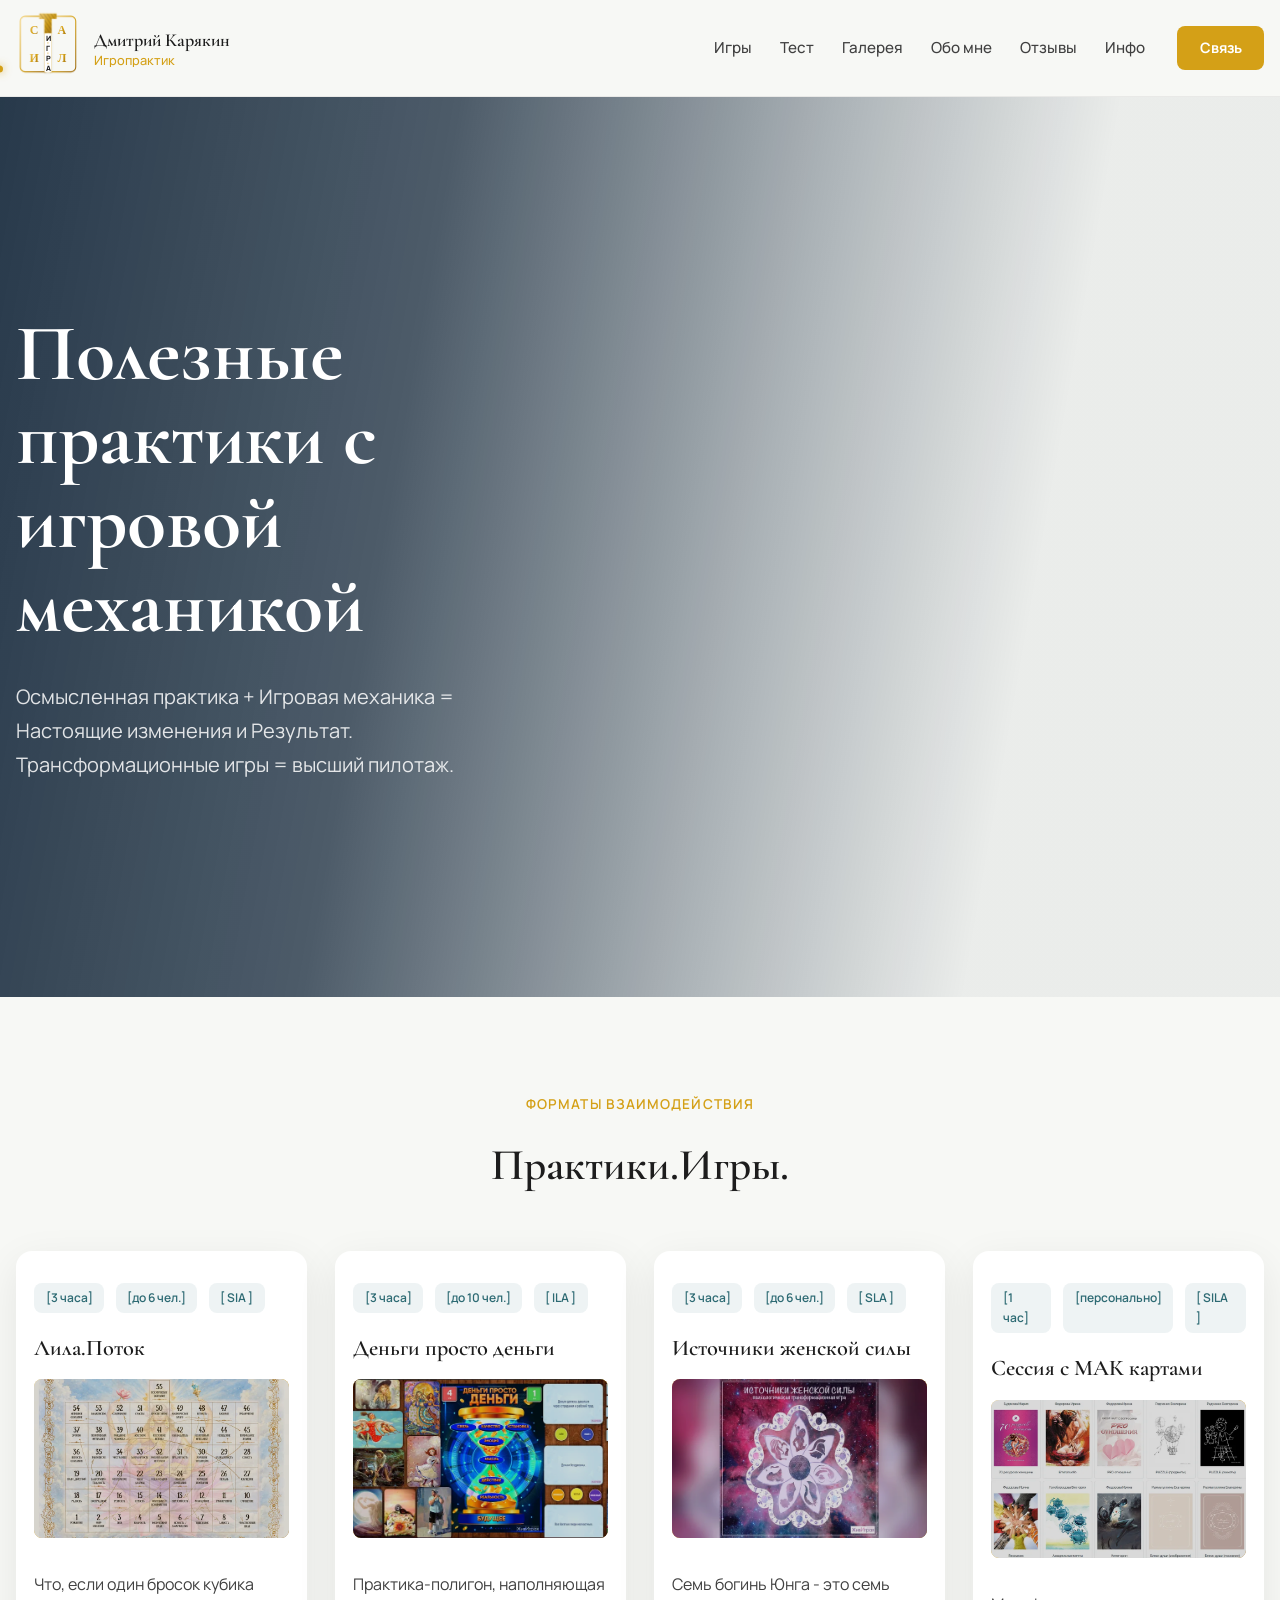
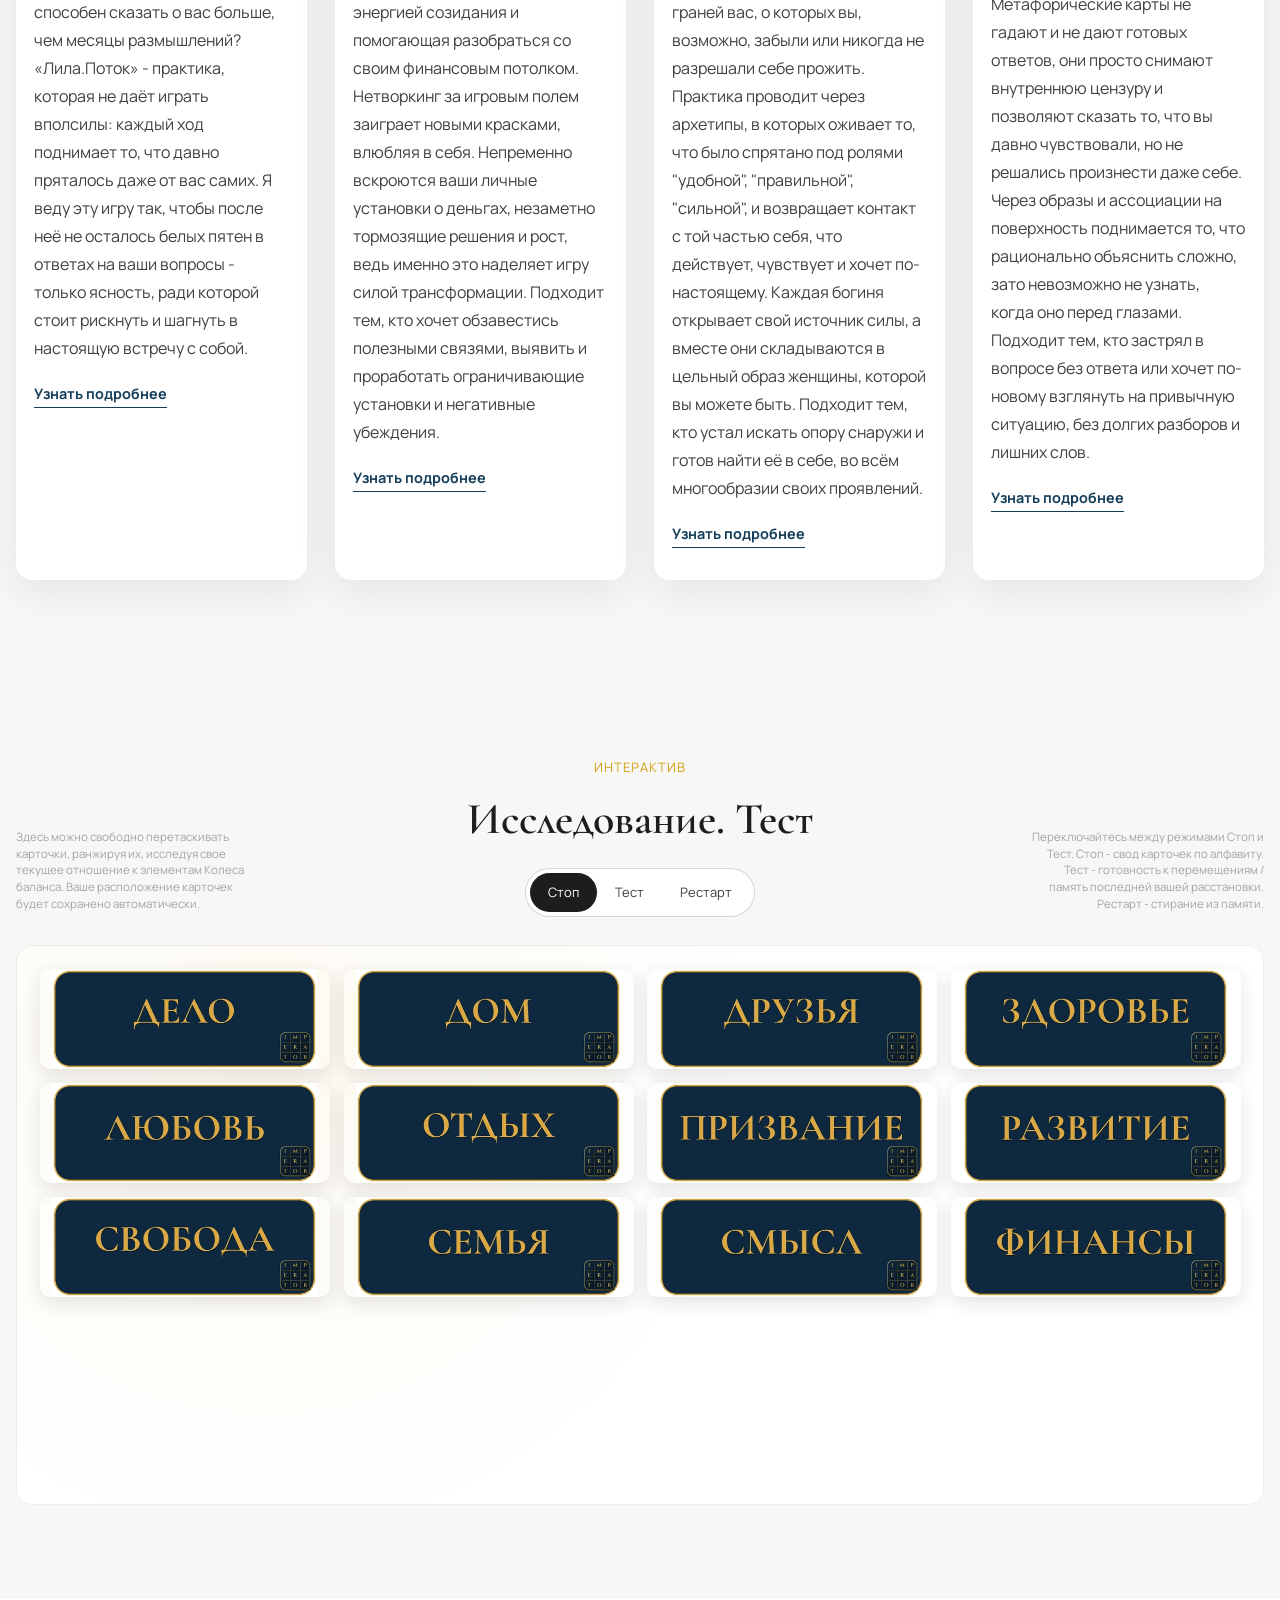
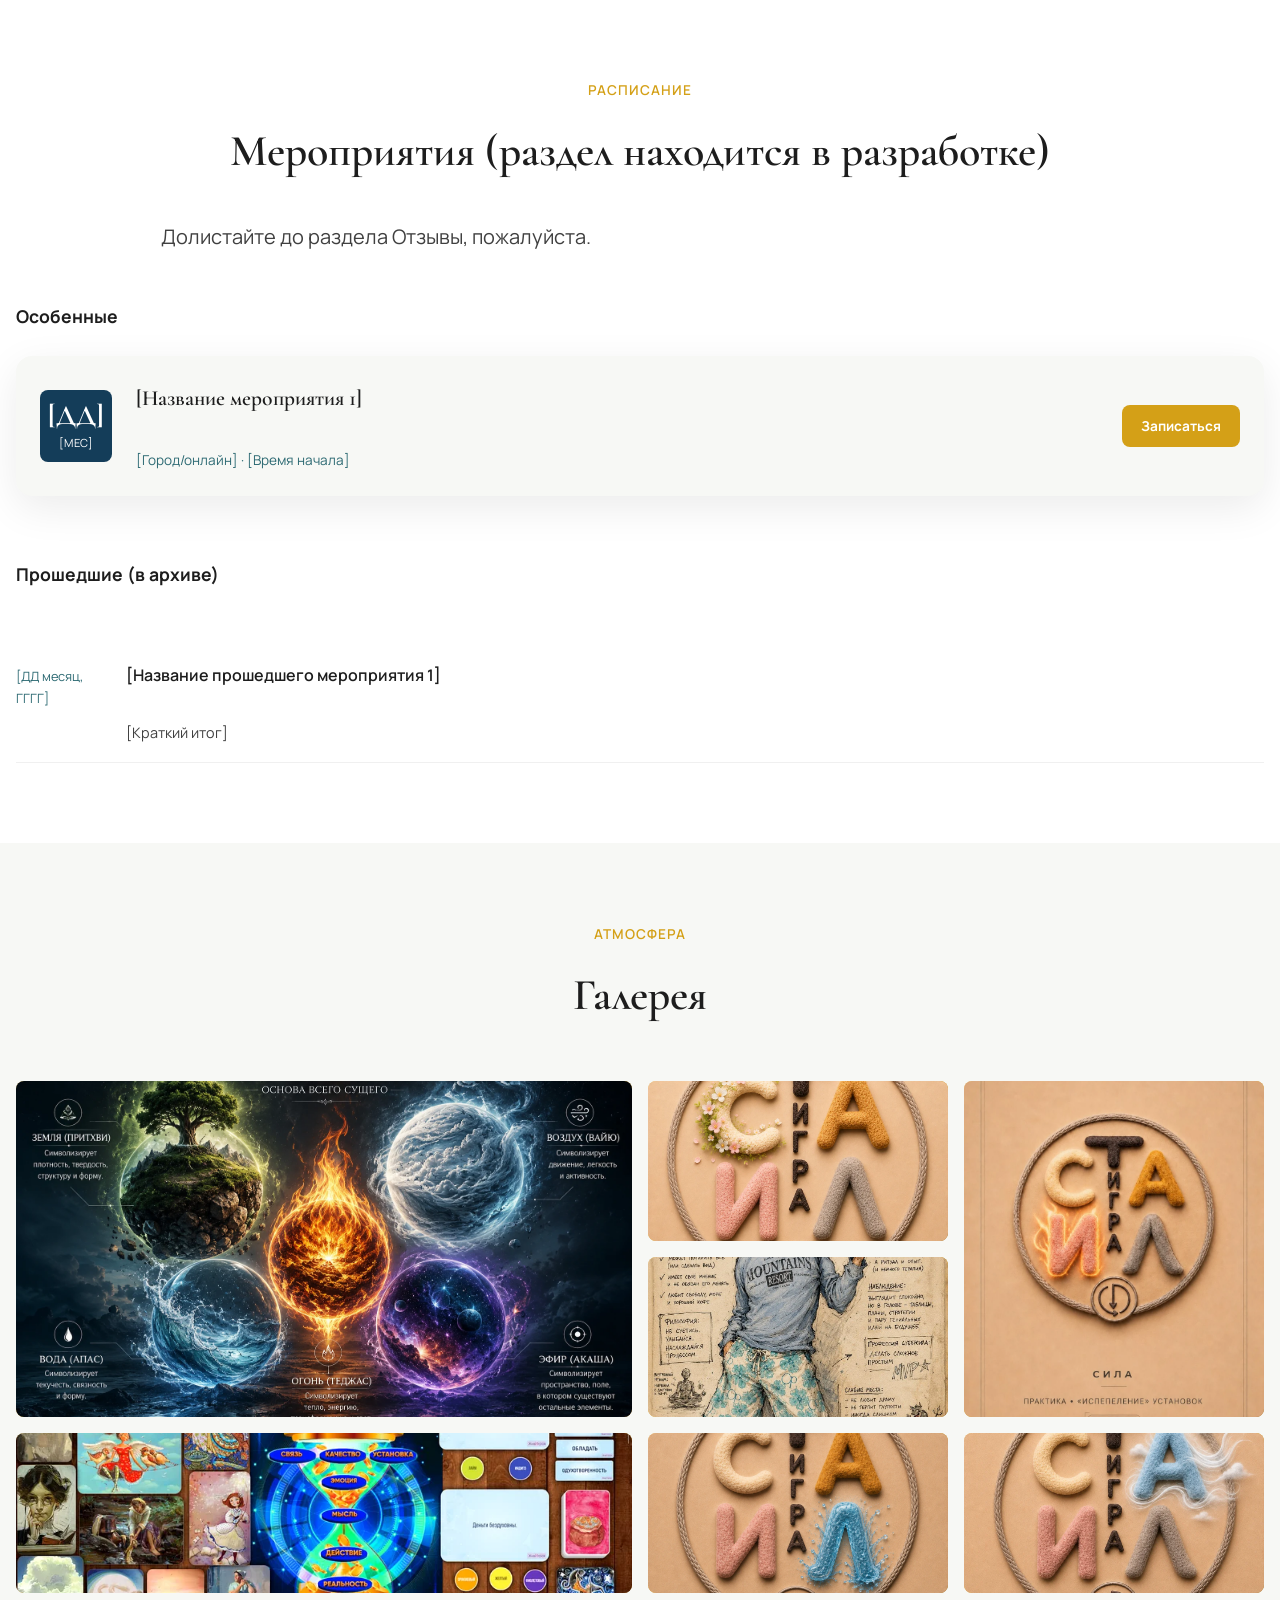
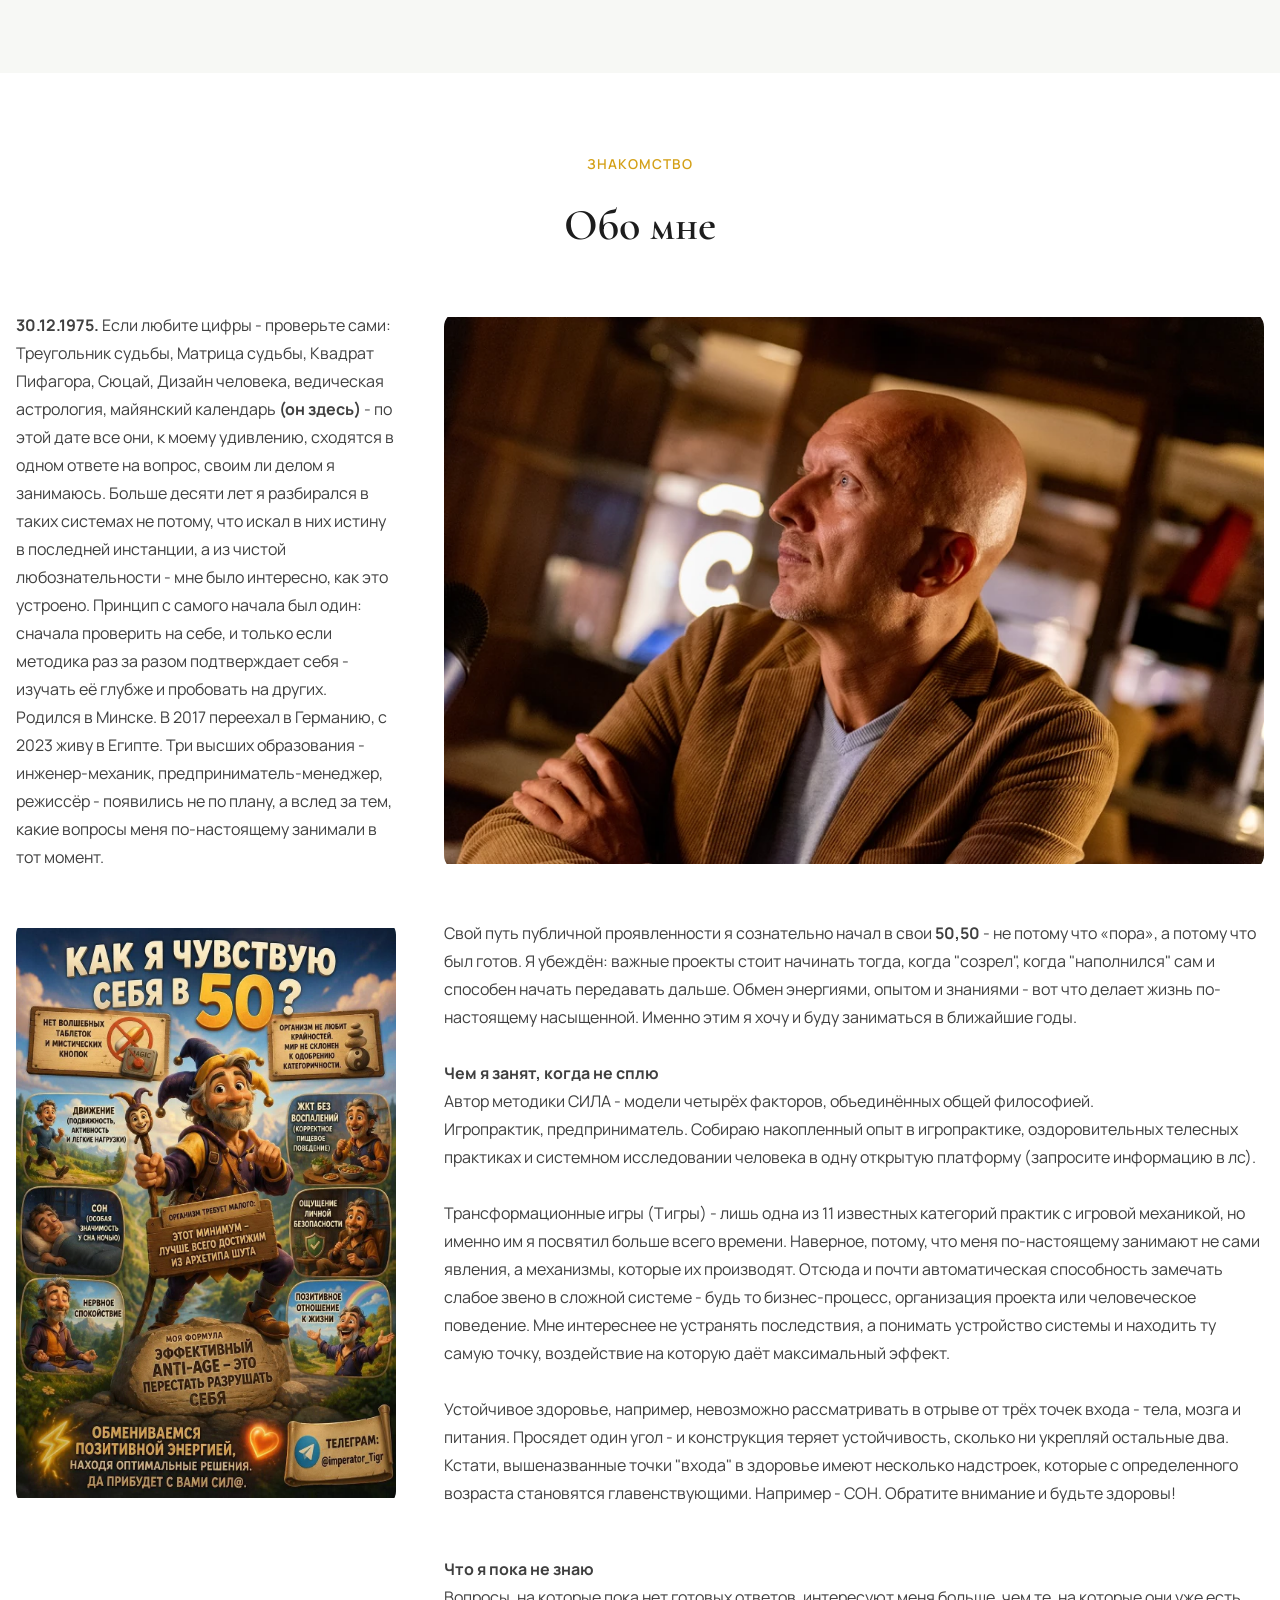
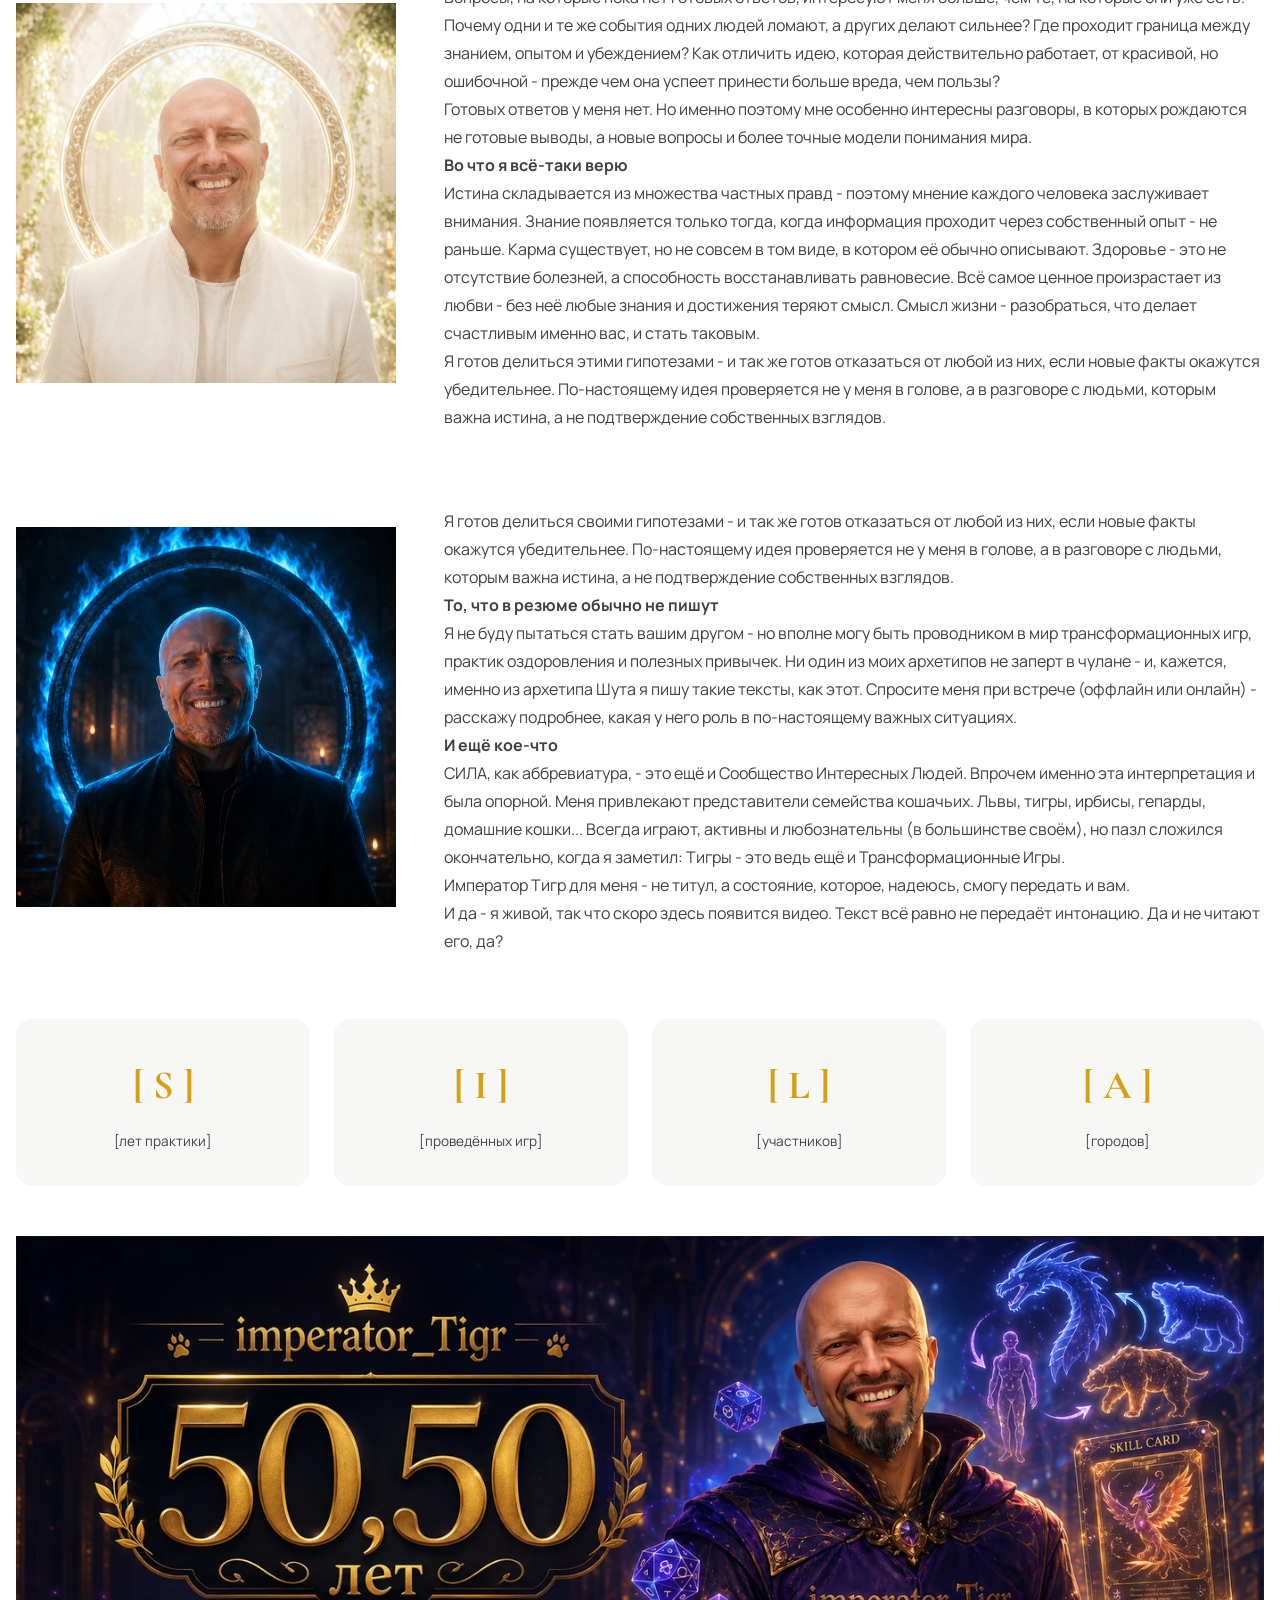
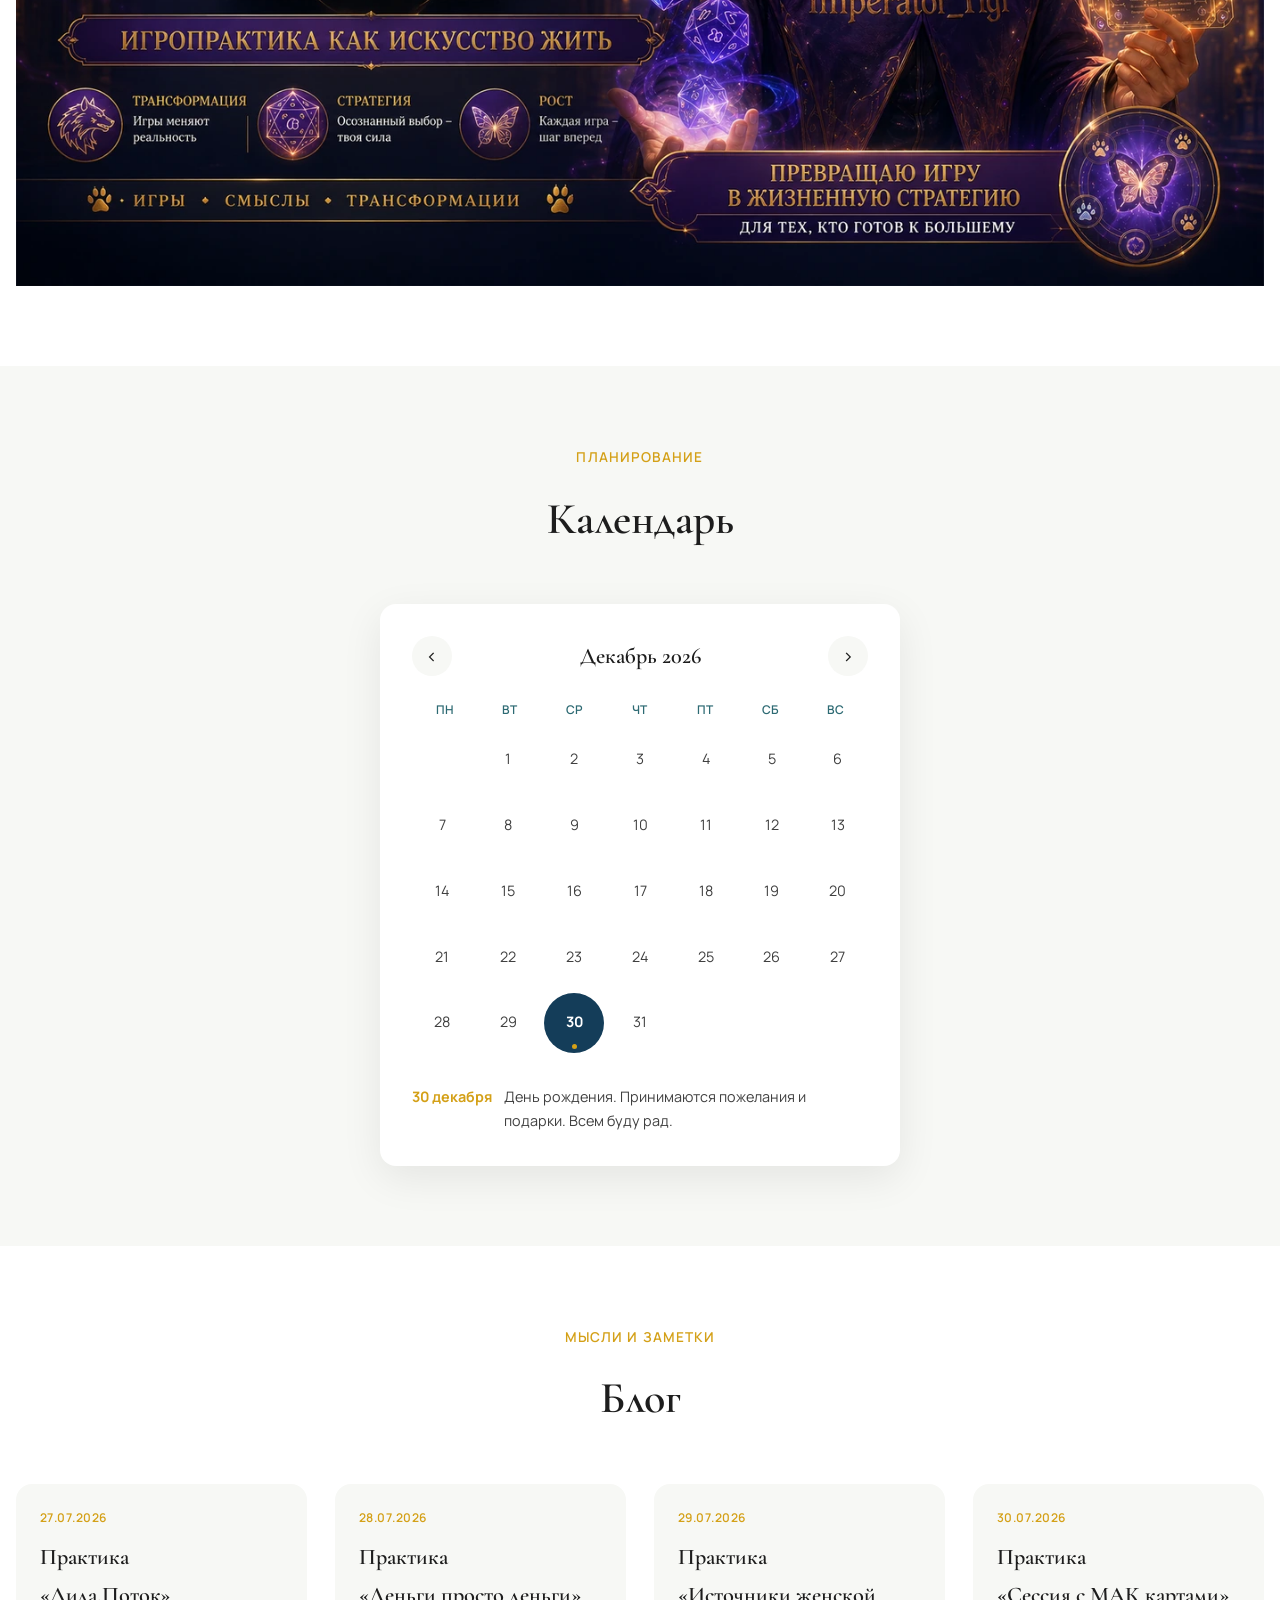
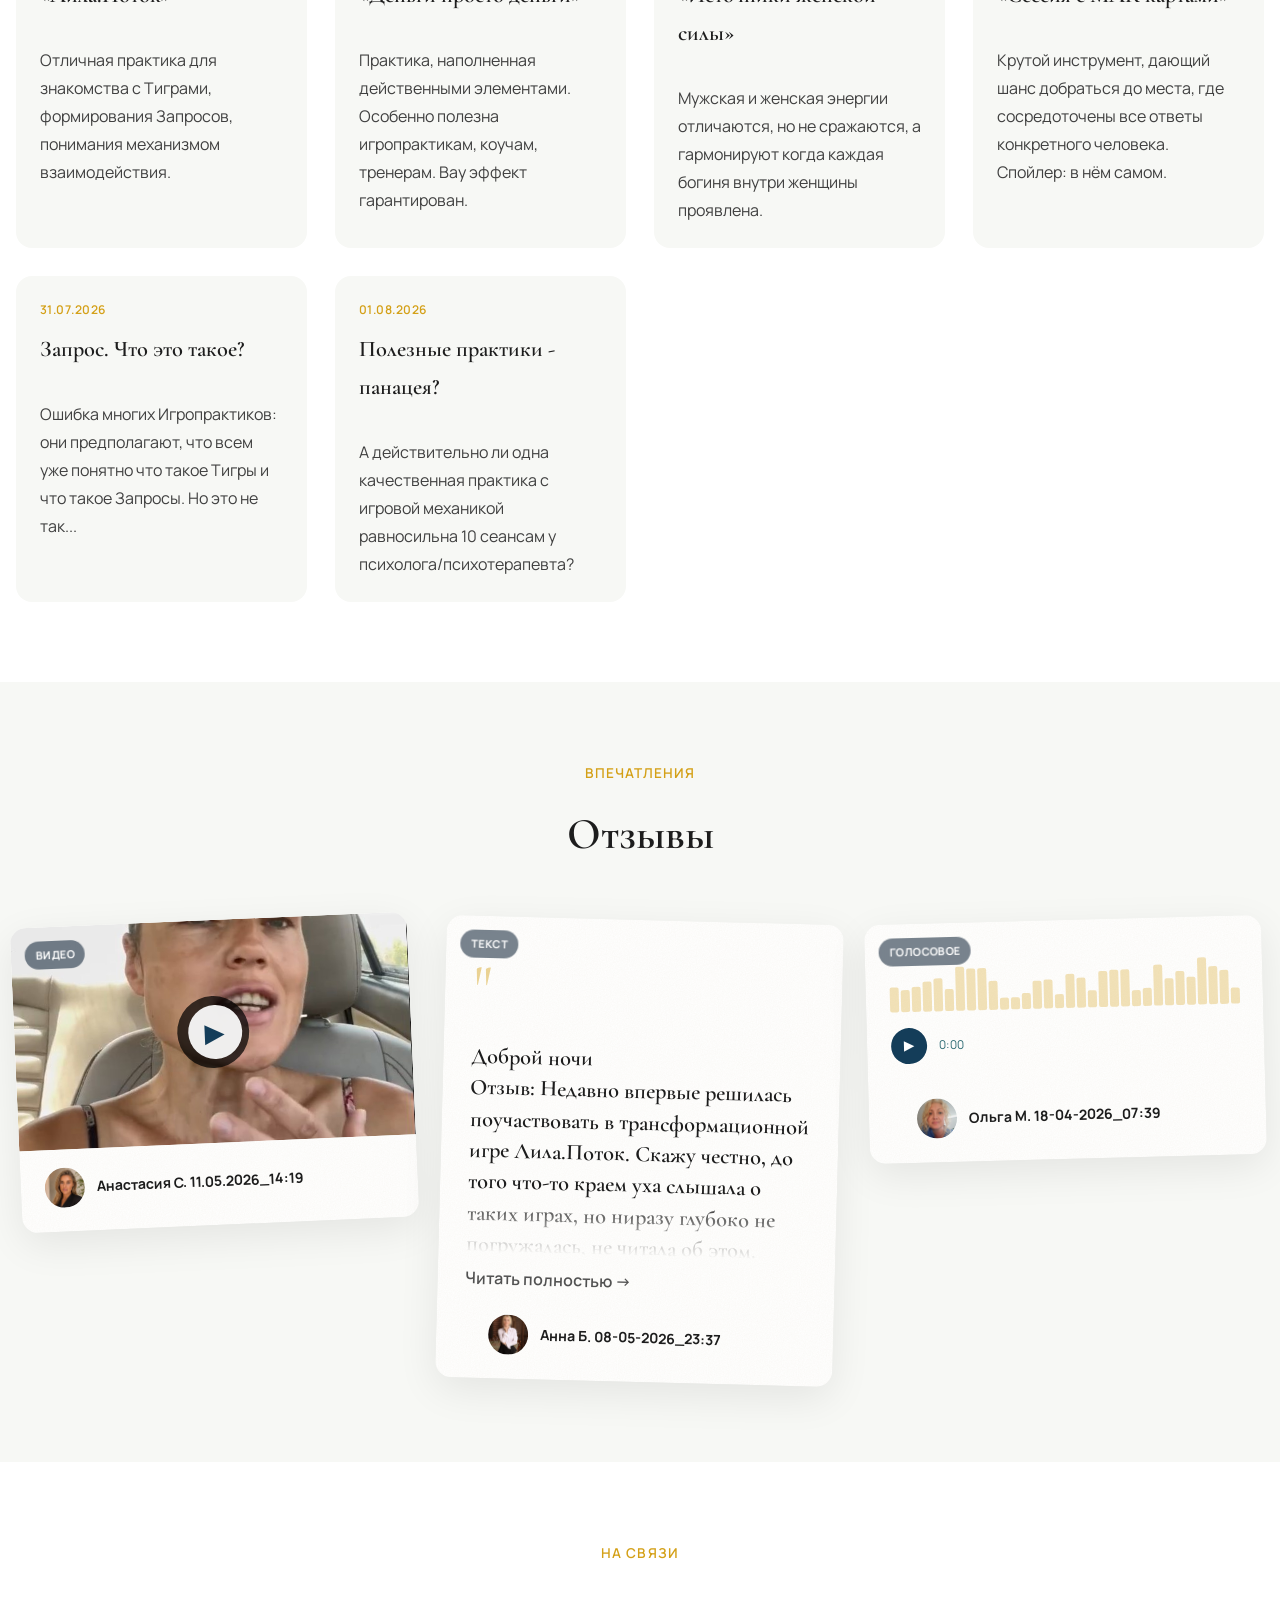
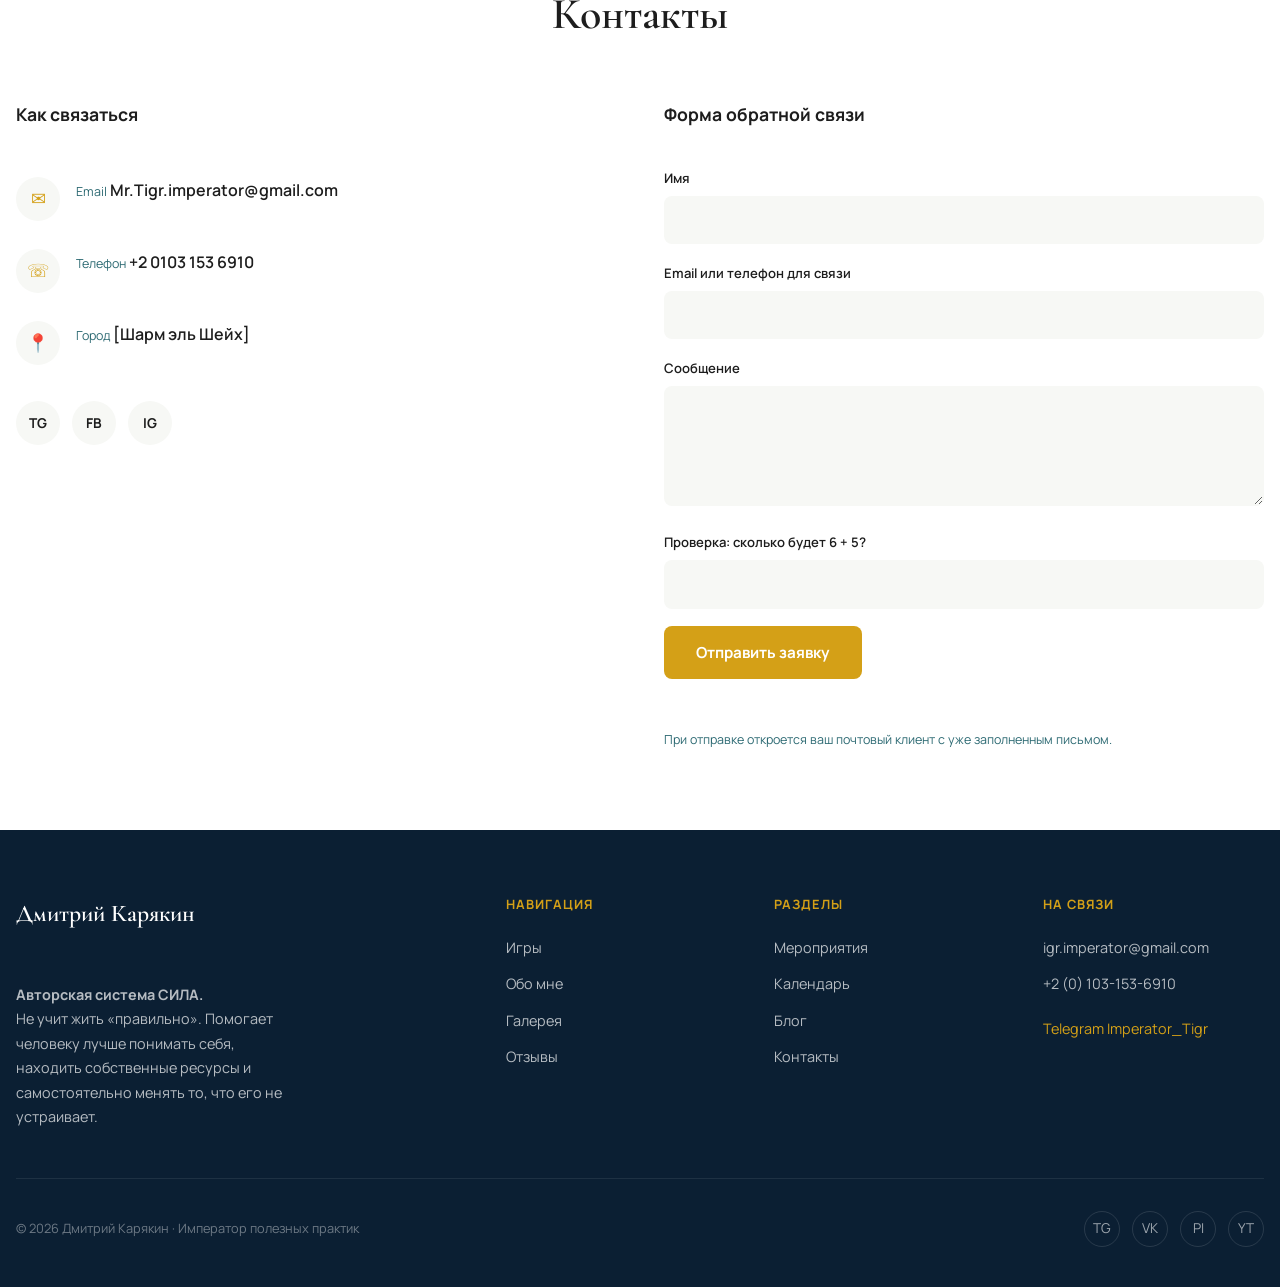
==== commit c75d288a: "Update index.html" ====
--- a/index.html
+++ b/index.html
@@ -576,7 +576,7 @@
 
                         <div class="blog-card-body">
                             <span class="blog-card-date">27.07.2026</span>
-                            <h3 class="blog-card-title">Практика «Лила.Поток»</h3>
+                            <h3 class="blog-card-title">Практика<br> «Лила.Поток»</h3>
                             <p class="blog-card-excerpt">Отличная практика для знакомства с Тиграми, формирования Запросов, понимания механизмом взаимодействия.</p>
                         </div>
 
@@ -586,7 +586,7 @@
 
                         <div class="blog-card-body">
                             <span class="blog-card-date">28.07.2026</span>
-                            <h3 class="blog-card-title">Практика «Деньги просто деньги»</h3>
+                            <h3 class="blog-card-title">Практика<br> «Деньги просто деньги»</h3>
                             <p class="blog-card-excerpt">Практика, наполненная действенными элементами. Особенно полезна игропрактикам, коучам, тренерам. Вау эффект гарантирован.</p>
                         </div>
 
@@ -596,7 +596,7 @@
 
                         <div class="blog-card-body">
                             <span class="blog-card-date">29.07.2026</span>
-                            <h3 class="blog-card-title">Практика «Источники женской силы»</h3>
+                            <h3 class="blog-card-title">Практика<br> «Источники женской силы»</h3>
                             <p class="blog-card-excerpt">Мужская и женская энергии отличаются, но не сражаются, а гармонируют когда каждая богиня внутри женщины проявлена.</p>
                         </div>
 
@@ -606,7 +606,7 @@
 
                         <div class="blog-card-body">
                             <span class="blog-card-date">30.07.2026</span>
-                            <h3 class="blog-card-title">Практика «Сессия с МАК картами»</h3>
+                            <h3 class="blog-card-title">Практика<br> «Сессия с МАК картами»</h3>
                             <p class="blog-card-excerpt">Крутой инструмент, дающий шанс добраться до места, где сосредоточены все ответы конкретного человека. Спойлер: в нём самом.</p>
                         </div>
 
